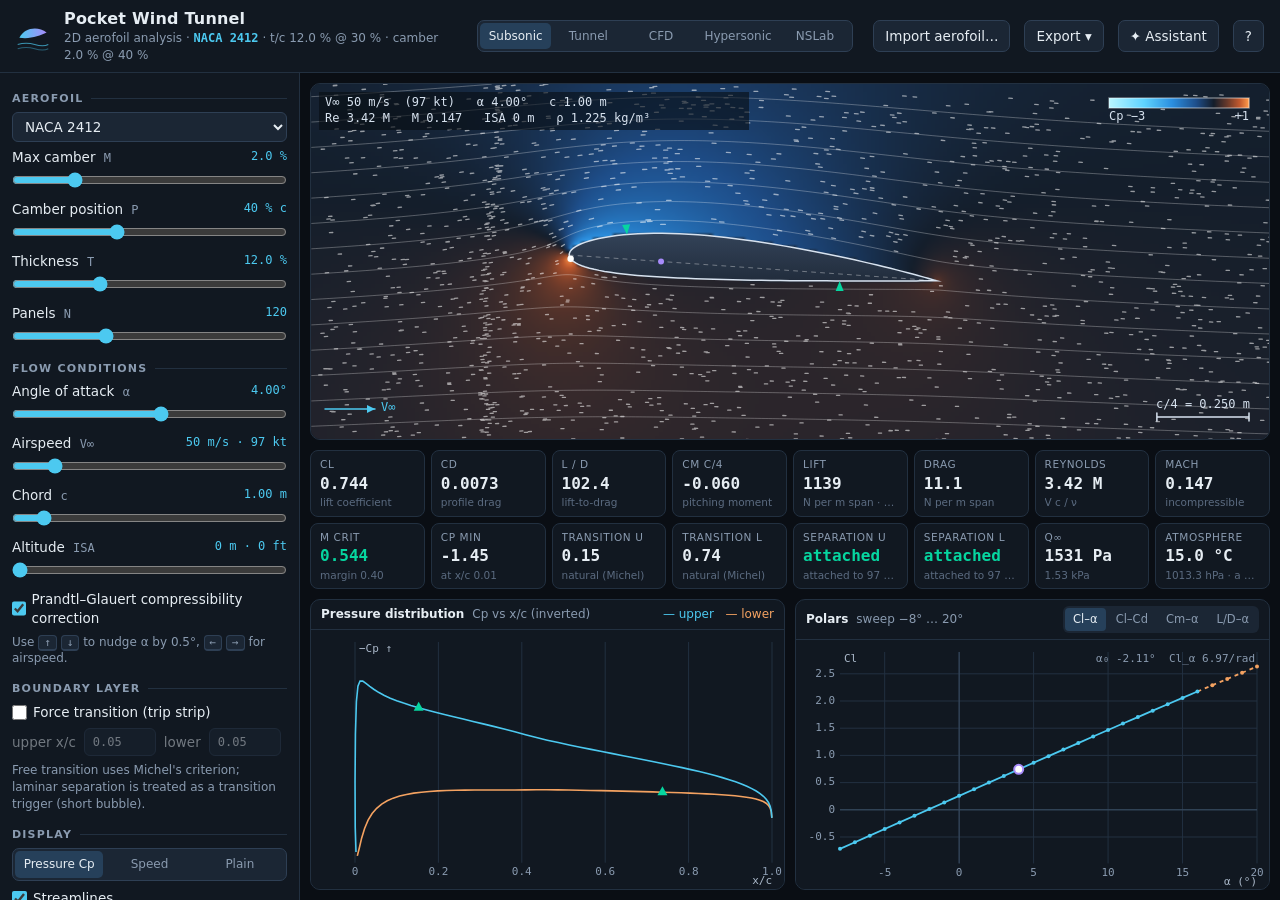
==== pocket-wind-tunnel/Pocket Wind Tunnel.html @ 5b93c8d2 "The Pocket Wind Tunnel and the NSLab logbook" ====
<!DOCTYPE html>
<html lang="en">
<head>
<meta charset="utf-8">
<meta name="viewport" content="width=device-width, initial-scale=1">
<title>Pocket Wind Tunnel</title>
<style>
:root {
  --bg: #0a0e14; --panel: #111821; --panel2: #161f2b; --panel3: #1b2634; --border: #223040; --border2: #2e3f54;
  --text: #e6edf3; --muted: #8a9bb0; --dim: #5b6b80;
  --cyan: #4cc9f0; --amber: #f4a261; --red: #ef476f; --green: #06d6a0; --violet: #a78bfa; --white: #ffffff;
  --mono: ui-monospace, "Cascadia Code", Consolas, "SF Mono", Menlo, monospace;
  --sans: "Segoe UI", system-ui, -apple-system, Roboto, "Helvetica Neue", Arial, sans-serif;
  --radius: 10px;
}
* { box-sizing: border-box; }
html, body { height: 100%; margin: 0; }
body { background: var(--bg); color: var(--text); font-family: var(--sans); font-size: 13.5px; line-height: 1.4; overflow: hidden; }
button, select, input, textarea { font: inherit; color: inherit; }
a { color: var(--cyan); }

#app { display: grid; grid-template-rows: auto 1fr; height: 100vh; }

/* ---------- header ---------- */
header { display: flex; align-items: center; gap: 14px; padding: 8px 16px; border-bottom: 1px solid var(--border); background: var(--panel); }
header .logo { width: 34px; height: 34px; flex: none; }
header h1 { font-size: 16px; margin: 0; font-weight: 650; letter-spacing: .2px; }
header .sub { color: var(--muted); font-size: 12px; }
header .sub b { color: var(--cyan); font-family: var(--mono); font-weight: 600; }
header .spacer { flex: 1; }
.btn { background: var(--panel3); border: 1px solid var(--border2); color: var(--text); padding: 6px 11px; border-radius: 7px; cursor: pointer; white-space: nowrap; }
.btn:hover { background: #22334a; border-color: #3c5270; }
.btn.primary { background: #1c4f66; border-color: #2b7d9e; }
.btn.primary:hover { background: #23617d; }
.btn.small { padding: 3px 8px; font-size: 12px; }
.menu { position: relative; }
.menu .dropdown { display: none; position: absolute; right: 0; top: calc(100% + 4px); background: var(--panel2); border: 1px solid var(--border2); border-radius: 8px; min-width: 220px; z-index: 20; box-shadow: 0 10px 30px rgba(0,0,0,.5); padding: 4px; }
.menu.open .dropdown { display: block; }
.dropdown button { display: block; width: 100%; text-align: left; background: none; border: 0; padding: 8px 10px; border-radius: 6px; cursor: pointer; }
.dropdown button:hover { background: var(--panel3); }
.dropdown small { display: block; color: var(--muted); font-size: 11px; }

/* ---------- layout ---------- */
main { display: grid; grid-template-columns: 300px 1fr; min-height: 0; }
aside:first-child { border-right: 1px solid var(--border); background: var(--panel); overflow-y: auto; padding: 10px 12px 24px; }
section.ctl-group { margin-bottom: 14px; }
section.ctl-group h2 { font-size: 11px; text-transform: uppercase; letter-spacing: 1.2px; color: var(--muted); margin: 8px 0 6px; font-weight: 600; display: flex; align-items: center; gap: 8px; }
section.ctl-group h2::after { content: ""; flex: 1; height: 1px; background: var(--border); }
.ctl { display: grid; grid-template-columns: 1fr auto; grid-template-areas: "lbl out" "rng rng"; gap: 2px 8px; margin: 6px 0 9px; }
.ctl .lbl { grid-area: lbl; color: var(--text); }
.ctl .lbl em { font-style: normal; color: var(--muted); margin-left: 4px; font-family: var(--mono); font-size: 12px; }
.ctl output { grid-area: out; font-family: var(--mono); font-size: 12px; color: var(--cyan); white-space: nowrap; }
.ctl input[type=range] { grid-area: rng; width: 100%; margin: 0; accent-color: var(--cyan); height: 22px; }
.disabled .ctl, .ctl.disabled { opacity: .4; pointer-events: none; }
.row { display: flex; align-items: center; gap: 8px; margin: 6px 0; }
.row label { display: flex; align-items: center; gap: 6px; cursor: pointer; }
.row input[type=checkbox] { accent-color: var(--cyan); width: 15px; height: 15px; margin: 0; }
select, input[type=number], textarea { background: var(--panel3); border: 1px solid var(--border2); border-radius: 6px; padding: 5px 8px; color: var(--text); }
select { width: 100%; }
input[type=number] { width: 72px; font-family: var(--mono); font-size: 12px; }
.note { color: var(--muted); font-size: 12px; margin: 4px 0; }
.banner { background: #1b2f3a; border: 1px solid #2b5a6e; border-radius: 8px; padding: 8px 10px; margin: 6px 0; display: none; }
.banner.show { display: block; }
.banner b { color: var(--cyan); font-family: var(--mono); }
.segmented { display: flex; background: var(--panel3); border: 1px solid var(--border2); border-radius: 7px; padding: 2px; gap: 2px; }
.segmented button { flex: 1; background: none; border: 0; padding: 5px 6px; border-radius: 5px; cursor: pointer; color: var(--muted); font-size: 12px; }
.segmented button.active { background: #26405a; color: var(--text); }
.kbd { font-family: var(--mono); font-size: 11px; background: var(--panel3); border: 1px solid var(--border2); border-bottom-width: 2px; border-radius: 4px; padding: 0 5px; }

.content { display: grid; grid-template-rows: minmax(280px, 1fr) auto minmax(210px, 36%); min-height: 0; min-width: 0; gap: 10px; padding: 10px; }
.canvasWrap { position: relative; background: var(--panel); border: 1px solid var(--border); border-radius: var(--radius); overflow: hidden; min-height: 0; }
#flow { width: 100%; height: 100%; display: block; cursor: crosshair; }
#hover { position: absolute; pointer-events: none; background: rgba(8,12,18,.85); border: 1px solid var(--border2); border-radius: 6px; padding: 4px 8px; font-family: var(--mono); font-size: 11.5px; display: none; white-space: nowrap; }
.canvasWrap .toolbar { position: absolute; top: 8px; right: 8px; display: flex; gap: 6px; }

/* ---------- tiles ---------- */
.tiles { display: grid; grid-template-columns: repeat(auto-fit, minmax(108px, 1fr)); gap: 6px; }
.tile { background: var(--panel); border: 1px solid var(--border); border-radius: 8px; padding: 6px 9px; min-width: 0; }
.tile .k { font-size: 10.5px; color: var(--muted); text-transform: uppercase; letter-spacing: .6px; white-space: nowrap; overflow: hidden; text-overflow: ellipsis; }
.tile .v { font-family: var(--mono); font-size: 16px; font-weight: 600; margin-top: 1px; white-space: nowrap; }
.tile .u { font-size: 10.5px; color: var(--dim); white-space: nowrap; overflow: hidden; text-overflow: ellipsis; }
.tile.warn .v { color: var(--amber); }
.tile.bad .v { color: var(--red); }
.tile.good .v { color: var(--green); }

/* ---------- plots ---------- */
.plots { display: grid; grid-template-columns: 1fr 1fr; gap: 10px; min-height: 0; }
.plot { background: var(--panel); border: 1px solid var(--border); border-radius: var(--radius); display: grid; grid-template-rows: auto 1fr; min-height: 0; min-width: 0; overflow: hidden; }
.plot .head { display: flex; align-items: center; gap: 8px; padding: 6px 10px; border-bottom: 1px solid var(--border); font-size: 12px; color: var(--muted); }
.plot .head b { color: var(--text); font-weight: 600; }
.plot .head .spacer { flex: 1; }
.plot canvas { width: 100%; height: 100%; display: block; min-height: 0; }
.tabs { display: flex; gap: 2px; background: var(--panel3); border-radius: 6px; padding: 2px; }
.tabs button { background: none; border: 0; color: var(--muted); padding: 3px 8px; border-radius: 4px; cursor: pointer; font-size: 11.5px; }
.tabs button.active { background: #26405a; color: var(--text); }

/* ---------- dialogs ---------- */
dialog { background: var(--panel2); color: var(--text); border: 1px solid var(--border2); border-radius: 12px; padding: 0; max-width: min(760px, 92vw); width: 640px; box-shadow: 0 20px 60px rgba(0,0,0,.6); }
dialog::backdrop { background: rgba(0,0,0,.55); }
dialog .dhead { display: flex; align-items: center; padding: 12px 16px; border-bottom: 1px solid var(--border); }
dialog .dhead h3 { margin: 0; font-size: 15px; flex: 1; }
dialog .dbody { padding: 14px 16px; max-height: 70vh; overflow-y: auto; }
dialog .dbody h4 { margin: 14px 0 4px; font-size: 13px; color: var(--cyan); }
dialog .dbody p, dialog .dbody li { color: #c9d4e0; }
dialog .dbody code { font-family: var(--mono); font-size: 12px; background: var(--panel3); padding: 1px 5px; border-radius: 4px; }
dialog textarea { width: 100%; height: 180px; font-family: var(--mono); font-size: 12px; resize: vertical; }
dialog .dfoot { display: flex; gap: 8px; justify-content: flex-end; padding: 10px 16px; border-top: 1px solid var(--border); }
.err { color: var(--red); font-size: 12px; min-height: 1.2em; }
table.ref { border-collapse: collapse; width: 100%; font-size: 12px; }
table.ref td { padding: 3px 6px; border-bottom: 1px solid var(--border); vertical-align: top; }
table.ref td:first-child { color: var(--muted); white-space: nowrap; }

/* ---------- responsive ---------- */
@media (max-width: 900px) {
  body { overflow: auto; }
  #app { height: auto; }
  main { grid-template-columns: 1fr; }
  aside { border-right: 0; border-bottom: 1px solid var(--border); max-height: none; }
  .content { grid-template-rows: 360px auto auto; }
  .plots { grid-template-columns: 1fr; }
  .plot { height: 240px; }
}

/* ---------- assistant drawer ---------- */
main.with-assist { grid-template-columns: 300px 1fr 400px; }
.assist { border-left: 1px solid var(--border); background: var(--panel); display: grid; grid-template-columns: minmax(0, 1fr); grid-template-rows: auto auto 1fr auto auto; min-height: 0; min-width: 0; overflow: hidden; }
.assist > * { min-width: 0; }
.ahead, .asettings .row { flex-wrap: nowrap; }
.asettings .row input[type=text] { min-width: 0; }
.ainput textarea { min-width: 0; }
.plot .head { flex-wrap: wrap; }
.assist[hidden] { display: none; }
.ahead { display: flex; align-items: center; gap: 8px; padding: 8px 10px; border-bottom: 1px solid var(--border); }
.ahead b { font-size: 13px; }
.astatus { font-size: 11.5px; font-family: var(--mono); flex: 1; color: var(--muted); }
.astatus.ok { color: var(--green); } .astatus.busy { color: var(--amber); } .astatus.off { color: var(--muted); }
.asettings { padding: 8px 10px; border-bottom: 1px solid var(--border); background: var(--panel2); font-size: 12px; }
.asettings[hidden] { display: none; }
.asettings .row input[type=text], .asettings .row select { flex: 1; width: auto; font-family: var(--mono); font-size: 12px; }
.asettings details { margin-top: 6px; color: var(--muted); }
.asettings details summary { cursor: pointer; color: var(--text); }
.asettings ol { margin: 6px 0 0 18px; padding: 0; } .asettings li { margin: 3px 0; }
.amsgs { overflow-y: auto; padding: 10px; display: flex; flex-direction: column; gap: 8px; min-height: 0; }
.amsg { max-width: 96%; border-radius: 10px; padding: 7px 10px; font-size: 13px; line-height: 1.45; }
.amsg.user { align-self: flex-end; background: #1c4f66; border: 1px solid #2b7d9e; white-space: pre-wrap; }
.amsg.assistant { align-self: flex-start; background: var(--panel3); border: 1px solid var(--border2); }
.amsg.assistant.pending .mbody { color: var(--muted); font-style: italic; }
.amsg.tool { align-self: flex-start; background: none; border: 1px dashed var(--border2); color: var(--muted); font-family: var(--mono); font-size: 11px; padding: 3px 8px; max-width: 100%; word-break: break-all; }
.amsg.system { align-self: center; color: var(--amber); font-size: 12px; background: none; text-align: center; }
.amsg p { margin: 0 0 4px; } .amsg h5 { margin: 6px 0 2px; font-size: 12.5px; color: var(--cyan); }
.amsg ul, .amsg ol { margin: 2px 0 4px 18px; padding: 0; } .amsg li { margin: 1px 0; }
.amsg code { font-family: var(--mono); font-size: 12px; background: rgba(0,0,0,.25); padding: 0 4px; border-radius: 3px; }
.amsg pre { font-family: var(--mono); font-size: 11.5px; background: rgba(0,0,0,.3); padding: 6px 8px; border-radius: 6px; overflow-x: auto; white-space: pre; }
.achips { display: flex; flex-wrap: wrap; gap: 5px; padding: 6px 10px; border-top: 1px solid var(--border); }
.achips button { background: var(--panel3); border: 1px solid var(--border2); color: var(--muted); border-radius: 12px; padding: 3px 9px; font-size: 11.5px; cursor: pointer; }
.achips button:hover { color: var(--text); border-color: #3c5270; }
.ainput { display: flex; gap: 6px; padding: 8px 10px 10px; }
.ainput textarea { flex: 1; resize: none; font-size: 13px; font-family: var(--sans); }
.btn.active { background: #26405a; border-color: #3c5270; }
@media (max-width: 1200px) { main.with-assist { grid-template-columns: 300px 1fr 340px; } }
@media (max-width: 900px) { main.with-assist { grid-template-columns: 1fr; } .assist { height: 60vh; border-left: 0; border-top: 1px solid var(--border); } }

/* NSLab health report */
.hrow { display: grid; grid-template-columns: 1fr auto auto; gap: 6px; font-size: 11px; padding: 2px 0; border-bottom: 1px solid var(--border2); align-items: baseline; }
.hrow .hk { color: var(--muted); }
.hrow .hv { font-family: var(--mono); color: var(--text); text-align: right; }
.hrow .hg { font-family: var(--mono); font-weight: 600; min-width: 34px; text-align: right; }
.hrow .hg.pass { color: var(--green); } .hrow .hg.warn { color: var(--amber); } .hrow .hg.fail { color: var(--red); }

</style>
<script>window.PWT_BUILD = {"version":"0.5.0","date":"2026-08-22","nslab":"0.1.0"};</script>
</head>
<body>
<div id="app">
  <header>
    <svg class="logo" viewBox="0 0 40 40" aria-hidden="true">
      <defs><linearGradient id="lg" x1="0" x2="1"><stop offset="0" stop-color="#4cc9f0"/><stop offset="1" stop-color="#a78bfa"/></linearGradient></defs>
      <path d="M4 22 C 10 10, 26 8, 36 16 C 28 20, 16 24, 4 22 Z" fill="url(#lg)"/>
      <path d="M2 30 Q 12 27 22 30 T 38 30" stroke="#4cc9f0" stroke-width="1.4" fill="none" opacity=".7"/>
      <path d="M2 35 Q 12 32 22 35 T 38 35" stroke="#4cc9f0" stroke-width="1.4" fill="none" opacity=".4"/>
    </svg>
    <div>
      <h1>Pocket Wind Tunnel</h1>
      <div class="sub">2D aerofoil analysis · <b id="foilName">NACA 2412</b> <span id="foilStats"></span></div>
    </div>
    <div class="spacer"></div>
    <div class="segmented" id="modeSwitch" style="width:450px;margin-right:6px"><button data-mode="sub" class="active">Subsonic</button><button data-mode="tunnel">Tunnel</button><button data-mode="cfd">CFD</button><button data-mode="hyper">Hypersonic</button><button data-mode="ns">NSLab</button></div>
    <button class="btn" id="btnImport" title="Load any aerofoil coordinate file (UIUC .dat, Selig or Lednicer)">Import aerofoil…</button>
    <div class="menu" id="exportMenu">
      <button class="btn" id="btnExport">Export ▾</button>
      <div class="dropdown">
        <button data-export="cp">Cp distribution / time series (CSV)<small>x/c, y/c, Cp, surface — at current α; NSLab: E, Z, ε, max|ω| vs t</small></button>
        <button data-export="polar">Polar / spectrum (CSV)<small>α, Cl, Cd, Cm, L/D, transition &amp; separation; NSLab: E(k)</small></button>
        <button data-export="bl">Boundary layer / field / dossier<small>BL march (subsonic), surface table (hypersonic), field (CFD), evidence dossier JSON (NSLab)</small></button>
        <button data-export="dat">Coordinates (.dat)<small>Selig format, XFOIL-compatible</small></button>
        <button data-export="png">Flow image (PNG)<small>Snapshot of the tunnel view</small></button>
      </div>
    </div>
    <button class="btn" id="btnAssist" title="Local AI assistant (Ctrl+K)">✦ Assistant</button>
    <button class="btn" id="btnHelp" title="Method, limitations, references">?</button>
  </header>

  <main>
    <aside>
      <section class="ctl-group" data-mode="sub tunnel cfd hyper">
        <h2>Aerofoil</h2>
        <div class="row"><select id="preset"></select></div>
        <div class="banner" id="importBanner"><span id="importKind">Imported:</span> <b id="importName"></b><br><button class="btn small" id="btnBackNaca" style="margin-top:6px">Back to NACA sliders</button></div>
        <div id="nacaControls">
          <label class="ctl"><span class="lbl">Max camber <em>M</em></span><input type="range" id="M" min="0" max="9.5" step="0.5" value="2"><output id="MOut"></output></label>
          <label class="ctl"><span class="lbl">Camber position <em>P</em></span><input type="range" id="P" min="1" max="9" step="1" value="4"><output id="POut"></output></label>
          <label class="ctl"><span class="lbl">Thickness <em>T</em></span><input type="range" id="T" min="4" max="30" step="0.5" value="12"><output id="TOut"></output></label>
        </div>
        <label class="ctl"><span class="lbl">Panels <em>N</em></span><input type="range" id="panels" min="60" max="240" step="20" value="120"><output id="panelsOut"></output></label>
      </section>

      <section class="ctl-group" data-mode="tunnel" hidden>
        <h2>Test section</h2>
        <div class="row"><select id="tType"><option value="closed">Closed test section (solid walls)</option><option value="open">Open jet (free boundaries)</option></select></div>
        <label class="ctl"><span class="lbl">Tunnel height <em>h/c</em></span><input type="range" id="tHc" min="1.5" max="12" step="0.1" value="4"><output id="tHcOut"></output></label>
        <label class="ctl"><span class="lbl">Model offset from centreline</span><input type="range" id="tOff" min="-0.3" max="0.3" step="0.02" value="0"><output id="tOffOut"></output></label>
        <div class="note">Walls are represented exactly by the infinite image system of every panel (closed-form row kernels). The flow conditions below set α, speed and Reynolds number; "measured" values come from the tunnel solution, then the classical Barlow–Rae–Pope / Allen–Vincenti corrections are applied and compared with free air.</div>
      </section>
      <section class="ctl-group" data-mode="sub tunnel">
        <h2>Flow conditions</h2>
        <label class="ctl"><span class="lbl">Angle of attack <em>α</em></span><input type="range" id="alpha" min="-15" max="20" step="0.25" value="4"><output id="alphaOut"></output></label>
        <label class="ctl"><span class="lbl">Airspeed <em>V∞</em></span><input type="range" id="V" min="5" max="340" step="1" value="50"><output id="VOut"></output></label>
        <label class="ctl"><span class="lbl">Chord <em>c</em></span><input type="range" id="chord" min="0.1" max="10" step="0.05" value="1"><output id="chordOut"></output></label>
        <label class="ctl"><span class="lbl">Altitude <em>ISA</em></span><input type="range" id="alt" min="0" max="20000" step="100" value="0"><output id="altOut"></output></label>
        <div class="row"><label><input type="checkbox" id="compressible" checked> Prandtl–Glauert compressibility correction</label></div>
        <div class="note">Use <span class="kbd">↑</span> <span class="kbd">↓</span> to nudge α by 0.5°, <span class="kbd">←</span> <span class="kbd">→</span> for airspeed.</div>
      </section>

      <section class="ctl-group" data-mode="sub tunnel">
        <h2>Boundary layer</h2>
        <div class="row"><label><input type="checkbox" id="trip"> Force transition (trip strip)</label></div>
        <div class="row" id="tripRow" style="opacity:.45">
          <span>upper x/c</span><input type="number" id="xtrU" min="0.01" max="0.95" step="0.01" value="0.05">
          <span>lower</span><input type="number" id="xtrL" min="0.01" max="0.95" step="0.01" value="0.05">
        </div>
        <div class="note">Free transition uses Michel's criterion; laminar separation is treated as a transition trigger (short bubble).</div>
      </section>

      <section class="ctl-group" data-mode="sub tunnel">
        <h2>Display</h2>
        <div class="segmented" id="fieldMode">
          <button data-field="cp" class="active">Pressure Cp</button>
          <button data-field="speed">Speed</button>
          <button data-field="off">Plain</button>
        </div>
        <div class="row" style="margin-top:8px"><label><input type="checkbox" id="streamlines" checked> Streamlines</label></div>
        <div class="row"><label><input type="checkbox" id="smoke" checked> Smoke particles</label></div>
        <div class="row"><label><input type="checkbox" id="blMarkers" checked> Transition / separation markers</label></div>
        <div class="row"><label><input type="checkbox" id="cpVectors"> Surface pressure arrows</label></div>
      </section>

      <section class="ctl-group" data-mode="hyper" hidden>
        <h2>Hypersonic flow</h2>
        <label class="ctl"><span class="lbl">Mach number <em>M∞</em></span><input type="range" id="hM" min="1.5" max="25" step="0.1" value="6"><output id="hMOut"></output></label>
        <label class="ctl"><span class="lbl">Altitude <em>US76</em></span><input type="range" id="hAlt" min="0" max="86000" step="500" value="30000"><output id="hAltOut"></output></label>
        <label class="ctl"><span class="lbl">Angle of attack <em>α</em></span><input type="range" id="hAlpha" min="-20" max="30" step="0.5" value="5"><output id="hAlphaOut"></output></label>
        <label class="ctl"><span class="lbl">Chord <em>c</em></span><input type="range" id="hChord" min="0.1" max="20" step="0.1" value="2"><output id="hChordOut"></output></label>
        <label class="ctl"><span class="lbl">Ratio of specific heats <em>γ</em></span><input type="range" id="hGamma" min="1.1" max="1.67" step="0.01" value="1.4"><output id="hGammaOut"></output></label>
        <label class="ctl"><span class="lbl">Wall temperature <em>Tw</em></span><input type="range" id="hTw" min="200" max="2500" step="10" value="600"><output id="hTwOut"></output></label>
        <div class="note"><span class="kbd">↑</span> <span class="kbd">↓</span> nudge α by 0.5°, <span class="kbd">←</span> <span class="kbd">→</span> Mach by 0.5. Lower γ (≈1.3) mimics vibrationally excited air.</div>
      </section>
      <section class="ctl-group" data-mode="hyper" hidden>
        <h2>Method</h2>
        <div class="row"><select id="hMethod">
          <option value="se">Shock-expansion (Newtonian blunt nose)</option>
          <option value="wedge">Tangent-wedge</option>
          <option value="newton">Modified Newtonian</option>
          <option value="newtonClassic">Classic Newtonian (Cp,max = 2)</option>
        </select></div>
        <div class="row"><span>Boundary layer</span><select id="hBL" style="width:auto;flex:1">
          <option value="lam">Laminar</option><option value="turb">Turbulent</option><option value="trans" selected>Transition at Re<sub>x</sub></option>
        </select></div>
        <div class="row"><span>Re<sub>x,tr</sub></span><input type="number" id="hRexTr" value="2000000" step="100000" min="1000" style="width:110px"><span>Nose r (mm)</span><input type="number" id="hRn" placeholder="auto" min="0" step="0.5" style="width:70px"></div>
        <div class="note">Skin friction and heating from Eckert's reference-temperature flat-plate correlations along each surface; stagnation heating from Sutton–Graves.</div>
      </section>
      <section class="ctl-group" data-mode="hyper" hidden>
        <h2>Display</h2>
        <div class="row"><span>Surface colour</span><select id="hColour" style="width:auto;flex:1">
          <option value="cp">Pressure coefficient</option><option value="p">Pressure ratio p/p∞</option><option value="q">Wall heat flux</option><option value="M">Local Mach</option><option value="T">Edge temperature</option>
        </select></div>
        <div class="row"><label><input type="checkbox" id="hMachLines" checked> Expansion fans &amp; Mach lines</label></div>
      </section>

      <section class="ctl-group" data-mode="ns" hidden>
        <h2>Experiment</h2>
        <div class="row"><select id="nIc">
          <option value="tgv" selected>Taylor–Green vortex (3D)</option>
          <option value="tubes">Antiparallel vortex tubes</option>
          <option value="random">Random solenoidal field</option>
          <option value="abc">Arnold–Beltrami–Childress (exact)</option>
          <option value="tgv2d">Taylor–Green 2D (exact decay)</option>
        </select></div>
        <div class="note" id="nIcNote"></div>
        <div class="row" id="nP0Row"><span id="nP0L" style="flex:1"></span><input type="number" id="nP0" step="any" style="width:80px"></div>
        <div class="row" id="nP1Row"><span id="nP1L" style="flex:1"></span><input type="number" id="nP1" step="any" style="width:80px"></div>
        <div class="row" id="nP2Row"><span id="nP2L" style="flex:1"></span><input type="number" id="nP2" step="any" style="width:80px"></div>
        <div class="row" id="nP3Row"><span id="nP3L" style="flex:1"></span><input type="number" id="nP3" step="any" style="width:80px"></div>
        <label class="ctl"><span class="lbl">Reynolds number <em>Re</em></span><input type="range" id="nRe" min="0" max="4.3" step="0.05" value="3.2"><output id="nReOut"></output></label>
        <div class="row"><span>Grid N³</span><select id="nN" style="width:auto;flex:1"><option>16</option><option>24</option><option selected>32</option><option>48</option><option>64</option><option>96</option><option>128</option></select></div>
        <label class="ctl"><span class="lbl">End time <em>t</em></span><input type="range" id="nTEnd" min="0.5" max="30" step="0.5" value="10"><output id="nTEndOut"></output></label>
        <div class="row" style="gap:6px"><button class="btn primary" id="nRun" style="flex:1">Run</button><button class="btn" id="nPause" style="flex:1" disabled>Pause</button><button class="btn" id="nReset">Reset</button></div>
        <div class="note" id="nStatus">Idle — set up the experiment and press Run.</div>
      </section>
      <section class="ctl-group" data-mode="ns" hidden>
        <h2>Numerics &amp; refinement</h2>
        <label class="ctl"><span class="lbl">CFL (adaptive Δt)</span><input type="range" id="nCfl" min="0.1" max="0.8" step="0.05" value="0.4"><output id="nCflOut"></output></label>
        <div class="row"><span style="flex:1">Fixed Δt (0 = adaptive)</span><input type="number" id="nDt" step="any" min="0" value="0" style="width:80px"></div>
        <div class="row"><span>Snapshot every</span><select id="nOut" style="width:auto;flex:1"><option value="0.1">0.1</option><option value="0.25">0.25</option><option value="0.5" selected>0.5</option><option value="1">1</option></select></div>
        <div class="row"><span>Study</span><select id="nStudy" style="width:auto;flex:1"><option value="none" selected>single run</option><option value="grid">grid refinement ladder</option><option value="time">time-step refinement ladder</option></select></div>
        <div class="row" id="nGridRow" style="display:none"><span>N ladder</span><input type="text" id="nGrid" value="16,24,32" style="flex:1"></div>
        <div class="row" id="nDtRow" style="display:none"><span>Δt ladder</span><input type="text" id="nDtLadder" value="0.08,0.04,0.02" style="flex:1"></div>
        <div class="note">Pseudo-spectral (2/3 dealiased) + RK4 on the periodic 2π box. Cost grows as N³ log N: 32³ ≈ 35 ms/step, 64³ ≈ 0.3 s/step, 96³ ≈ 1 s/step. A refinement ladder reruns the case per level and grades whether the peaks converged.</div>
      </section>
      <section class="ctl-group" data-mode="ns" hidden>
        <h2>Display</h2>
        <div class="row"><span>Field</span><select id="nField" style="width:auto;flex:1">
          <option value="vort" selected>|ω| vorticity magnitude</option><option value="q">Q-criterion</option><option value="stretch">ω·S·ω vortex stretching</option><option value="speed">|u|</option><option value="ke">kinetic energy ½|u|²</option><option value="u">u</option><option value="v">v</option><option value="w">w</option><option value="omx">ωx</option><option value="omy">ωy</option><option value="omz">ωz</option>
        </select></div>
        <div class="row"><span>Plane</span><select id="nAxis" style="width:auto;flex:1"><option value="z" selected>z = const (x–y plane)</option><option value="y">y = const (x–z plane)</option><option value="x">x = const (y–z plane)</option></select></div>
        <label class="ctl"><span class="lbl">Slice index</span><input type="range" id="nSlice" min="0" max="31" step="1" value="0"><output id="nSliceOut"></output></label>
      </section>
      <section class="ctl-group" data-mode="ns" hidden>
        <h2>Health report</h2>
        <div id="nHealth"></div>
      </section>
      <section class="ctl-group" data-mode="cfd" hidden>
        <h2>CFD case</h2>
        <div class="row"><select id="cModel">
          <option value="euler">Euler — inviscid compressible</option>
          <option value="laminar">Laminar Navier–Stokes</option>
          <option value="sa" selected>RANS — Spalart–Allmaras turbulence</option>
          <option value="sst">RANS — k-ω SST turbulence (Menter 2003)</option>
        </select></div>
        <label class="ctl"><span class="lbl">Mach number <em>M∞</em></span><input type="range" id="cM" min="0.05" max="1.5" step="0.01" value="0.15"><output id="cMOut"></output></label>
        <label class="ctl"><span class="lbl">Reynolds number <em>Re</em></span><input type="range" id="cRe" min="3" max="8" step="0.05" value="6.5"><output id="cReOut"></output></label>
        <label class="ctl"><span class="lbl">Angle of attack <em>α</em></span><input type="range" id="cAlpha" min="-10" max="20" step="0.25" value="4"><output id="cAlphaOut"></output></label>
        <label class="ctl"><span class="lbl">Altitude <em>ISA · T∞</em></span><input type="range" id="cAlt" min="0" max="20000" step="500" value="0"><output id="cAltOut"></output></label>
        <div class="row" style="gap:6px"><button class="btn primary" id="cRun" style="flex:1">Run</button><button class="btn" id="cPause" style="flex:1" disabled>Pause</button><button class="btn" id="cReset">Reset</button></div>
        <div class="note" id="cStatus">Idle — set up the case and press Run.</div>
      </section>
      <section class="ctl-group" data-mode="cfd" hidden>
        <h2>Mesh &amp; numerics</h2>
        <div class="row"><span>Normal layers</span><select id="cNJ" style="width:auto;flex:1"><option>32</option><option>48</option><option selected>64</option><option>96</option><option>128</option></select></div>
        <div class="row" id="cYplusRow"><span>Target y+</span><select id="cYplus" style="width:auto;flex:1"><option>0.5</option><option selected>1</option><option>2</option><option>5</option></select></div>
        <div class="row"><span>Far-field (chords)</span><select id="cFar" style="width:auto;flex:1"><option>15</option><option selected>25</option><option>40</option></select></div>
        <label class="ctl"><span class="lbl">CFL number</span><input type="range" id="cCfl" min="5" max="100" step="5" value="30"><output id="cCflOut"></output></label>
        <label class="ctl"><span class="lbl">Iteration limit</span><input type="range" id="cMaxIter" min="500" max="20000" step="500" value="4000"><output id="cMaxIterOut"></output></label>
        <label class="ctl"><span class="lbl">Convergence target</span><input type="range" id="cTarget" min="2" max="8" step="0.5" value="4"><output id="cTargetOut"></output></label>
        <div class="row"><label><input type="checkbox" id="cInit" checked> Initialise from panel-method flow + analytic boundary layer</label></div>
        <div class="note">Around the section: Panels <em>N</em> above sets the cells around the body (use 160–240 for RANS). First-cell height follows the y+ target (RANS) or the Reynolds number (laminar).</div>
      </section>
      <section class="ctl-group" data-mode="cfd" hidden>
        <h2>Display</h2>
        <div class="row"><span>Field</span><select id="cField" style="width:auto;flex:1">
          <option value="mach" selected>Mach number</option><option value="cp">Pressure coefficient</option><option value="p">Pressure p/p∞</option><option value="rho">Density</option><option value="V">Speed |V|/V∞</option><option value="T">Temperature</option><option value="mut">Eddy viscosity μt/μ</option><option value="vort">Vorticity</option><option value="tke">Turbulent kinetic energy k/V∞² (SST)</option><option value="omega">log10 ω (SST)</option><option value="f1">F1 blending function (SST)</option>
        </select></div>
        <div class="row"><label><input type="checkbox" id="cMesh"> Show mesh</label></div>
        <div class="row"><label><input type="checkbox" id="cOverlay" checked> Overlay panel-method Cp</label></div>
      </section>

      <div class="note" style="margin-top:18px">Single file · no network · no dependencies.<br>Hess–Smith panel method + integral boundary layer. Press <span class="kbd">?</span> for method notes and limitations.</div>
    </aside>

    <div class="content">
      <div class="canvasWrap">
        <canvas id="flow"></canvas>
        <div id="hover"></div>
      </div>
      <div class="tiles" id="tiles"></div>
      <div class="plots">
        <div class="plot">
          <div class="head"><b id="cpHeadTitle">Pressure distribution</b> <span id="cpHeadSub">Cp vs x/c (inverted)</span><span class="spacer"></span><span id="cpLegend"><span style="color:var(--cyan)">— upper</span> &nbsp; <span style="color:var(--amber)">— lower</span></span></div>
          <canvas id="cpPlot"></canvas>
        </div>
        <div class="plot">
          <div class="head"><b>Polars</b> <span id="polarNote">sweep −8° … 20°</span><span class="spacer"></span>
            <div class="tabs" id="polarTabs"><button data-tab="cla" class="active">Cl–α</button><button data-tab="clcd">Cl–Cd</button><button data-tab="cma">Cm–α</button><button data-tab="lda">L/D–α</button></div>
          </div>
          <canvas id="polarPlot"></canvas>
        </div>
      </div>
    </div>
    <aside id="assist" class="assist" hidden>
      <div class="ahead"><b>Assistant</b><span id="aStatus" class="astatus off">○ not connected</span><button class="btn small" id="aClear" title="Clear conversation">Clear</button><button class="btn small" id="aSettingsBtn" title="Server settings and setup notes">⚙</button><button class="btn small" id="aClose" title="Close (Ctrl+K)">✕</button></div>
      <div class="asettings" id="aSettings" hidden>
        <div class="row"><span>Server</span><input type="text" id="aUrl" value="http://localhost:11434" spellcheck="false"><button class="btn small" id="aTest">Test</button></div>
        <div class="row"><span>Model</span><select id="aModel"></select><span>temp</span><input type="number" id="aTemp" min="0" max="1" step="0.1" value="0.2" style="width:58px"></div>
        <div class="row"><span>Tool format</span><select id="aToolFmt" style="width:auto;flex:1"><option value="auto">auto (Phi → functools, others → API tools)</option><option value="phi">Phi functools in prompt</option><option value="native">API-native tools</option></select></div>
        <div class="note" id="aModels">—</div>
        <details><summary>Setup notes (one-time)</summary>
          <ol>
            <li>Install <b>Ollama</b> (free, ollama.com) and run <code>ollama pull phi4-mini</code> (≈2.5 GB; Q4_K_M, ~2.8 GB VRAM or CPU).</li>
            <li>Let this file talk to Ollama: in PowerShell run <code>[Environment]::SetEnvironmentVariable('OLLAMA_ORIGINS','*','User')</code>, then quit Ollama from the tray and start it again.</li>
            <li>Press <b>Test</b>. Any OpenAI-compatible local server (llama.cpp <code>llama-server</code>, LM Studio) works too — set its URL.</li>
          </ol>
          <p>Privacy: nothing leaves this machine unless you point the server URL elsewhere (you will be warned). The model can only act through the app's own tools and is instructed to quote only computed numbers — it never does the maths.</p>
        </details>
      </div>
      <div class="amsgs" id="aMsgs"></div>
      <div class="achips" id="aChips">
        <button data-q="Summarise the current result and tell me what drives it.">Summarise result</button>
        <button data-q="Why is the drag what it is for this case? Break it into contributions and say what would reduce it.">Explain the drag</button>
        <button data-q="Run a polar from -4 to 12 degrees and tell me the best L/D and where it occurs.">Best L/D</button>
        <button data-q="Set up a NACA 0012 at 3 km altitude, 60 m/s, 1 m chord, 5 degrees and report Cl, Cd, transition and separation.">Set up a case</button>
        <button data-q="Switch to CFD mode, run RANS at the current conditions and compare Cl and Cd with the subsonic panel-method result.">RANS vs panel</button>
        <button data-q="Write a short engineering report (headings, key numbers, limitations) for the current case.">Write a report</button>
      </div>
      <div class="ainput"><textarea id="aText" rows="2" placeholder="Ask about the result, or tell me what to set up… (Enter to send)"></textarea><button class="btn primary" id="aSend">Send</button><button class="btn" id="aStop" hidden>Stop</button></div>
    </aside>
  </main>
</div>

<dialog id="dlgImport">
  <div class="dhead"><h3>Import aerofoil coordinates</h3><button class="btn small" data-close>Close</button></div>
  <div class="dbody">
    <p>Paste coordinates from any UIUC-style <code>.dat</code> file (Selig: TE → upper → LE → lower → TE; or Lednicer with point counts on the first line), or choose a file. The section is normalised to unit chord and re-panelled with cosine spacing.</p>
    <div class="row"><input type="file" id="fileInput" accept=".dat,.txt,.csv,.coords"></div>
    <textarea id="pasteArea" placeholder="NACA 2412&#10;1.000000  0.001300&#10;0.950000  0.011400&#10;…"></textarea>
    <div class="err" id="importErr"></div>
  </div>
  <div class="dfoot"><button class="btn" data-close>Cancel</button><button class="btn primary" id="btnDoImport">Import</button></div>
</dialog>

<dialog id="dlgHelp">
  <div class="dhead"><h3>Pocket Wind Tunnel — how it works</h3><button class="btn small" data-close>Close</button></div>
  <div class="dbody">
    <p>A self-contained 2D aerofoil analysis tool: one HTML file, no libraries, no network access, runs from a USB stick or an air-gapped machine. Every number on screen comes from the methods below, computed live in your browser.</p>

    <h4>Inviscid flow — Hess–Smith panel method</h4>
    <p>The section is discretised into <em>N</em> straight panels with cosine spacing (dense at leading and trailing edges). Each panel carries a constant-strength source; a single vortex strength is shared by all panels. Flow tangency at every panel midpoint plus the Kutta condition at the trailing edge give an (<em>N</em>+1)×(<em>N</em>+1) linear system, factorised once per geometry (LU with partial pivoting) and re-solved for each angle of attack. Cp = 1 − (V<sub>t</sub>/V<sub>∞</sub>)². Lift and pitching moment are integrated from the surface pressures; lift is cross-checked against the Kutta–Joukowski circulation.</p>

    <h4>Viscous effects — integral boundary layer</h4>
    <p>Starting at the stagnation point on each surface: Thwaites' method for the laminar layer, Michel's criterion for natural transition (laminar separation, λ &lt; −0.09, is treated as a short-bubble transition trigger), then Head's entrainment method with Ludwieg–Tillmann skin friction for the turbulent layer, marched with a second-order scheme. Turbulent separation is flagged when the shape factor H exceeds 2.4. Profile drag comes from the Squire–Young formula at 97 % chord on both surfaces. The boundary layer is <strong>not</strong> coupled back into the inviscid solution, so Cl and Cm are inviscid values — they stay linear past stall. When more than about 20 % of the upper surface is separated the tiles turn amber and a warning appears: the real section is at or past Cl<sub>max</sub>, and the displayed lift should be treated as unreliable. Because the boundary layer is uncoupled, separation is predicted late — expect the flag a degree or two after the true stall.</p>

    <h4>Atmosphere &amp; compressibility</h4>
    <p>ISA temperature, pressure and density to 20 km; Sutherland's law for viscosity. Reynolds and Mach numbers follow from airspeed, chord and altitude. With the Prandtl–Glauert option on, Cp, Cl and Cm are scaled by 1/√(1 − M²). The critical Mach number is found by bisection where the scaled minimum Cp meets the isentropic sonic Cp*. Nothing here is valid near or above M<sub>crit</sub> — treat it as an indicator, not a prediction.</p>

    <h4>CFD mode — 2D Navier–Stokes / RANS</h4>
    <p>Solves the compressible Navier–Stokes equations (continuity, x- and y-momentum, energy — the NASA Glenn set without the z-terms) plus a turbulence model — Spalart–Allmaras (one transport equation) or Menter's k-ω SST (two) — as a cell-centred finite-volume scheme on a structured O-mesh generated around the section in the browser. Roe flux-difference splitting with an entropy fix on the acoustic waves, second-order MUSCL reconstruction with the van Albada limiter, Green–Gauss gradients with directional face correction for the viscous terms, Sutherland viscosity, matrix-free LU-SGS implicit time stepping with local time steps and a CFL ramp, characteristic far-field with a point-vortex lift correction, no-slip adiabatic wall. Spalart–Allmaras is the SA-noft2 form from NASA's Turbulence Modeling Resource; k-ω SST is the 2003 form (F1/F2 blending between the inner k-ω and outer k-ε sets, the strain-rate eddy-viscosity limiter μt = ρa₁k / max(a₁ω, S F2), production limited to 10 β*ρωk, cross-diffusion in the outer branch, Menter's wall condition ω = 60ν/(β₁d₁²) and the TMR free-stream values k∞ = 9·10⁻⁹ a∞², ω∞ = 10⁻⁶ ρ∞a∞²/μ∞). Turbulence scalars are convected with the discrete mass flux and integrated with their own point-implicit scalar operators. The run starts from the panel-method potential flow with an analytic boundary layer and log-law turbulence profiles, which cuts the transient by roughly an order of magnitude. The solver runs in a Web Worker; residuals, forces, the surface Cp/Cf and the selected field are streamed to the page as it converges.</p>
    <p><strong>Validation</strong> (<code>node test/validate-cfd.js</code>, <code>node test/bench-cfd.js</code>): inviscid NACA 0012 at M 0.3 matches the panel method + Prandtl–Glauert lift within 1 %; the transonic AGARD case (M 0.8, α 1.25°) gives Cl 0.33 / Cd 0.023 against 0.35 / 0.022 on a coarse mesh; the NACA 0012 case from the NASA TMR (M 0.15, Re 6 × 10⁶) reaches Cl 1.11 at α 10° with both turbulence models against 1.091 (SA) and 1.080 (SST), with drag converging toward the reference values (0.0123 / 0.0126) as the mesh is refined (SST: 0.0179 on 128×48, 0.0147 on 192×64 — the excess is pressure drag); at α 0° SST gives Cd 0.0090 on the coarse mesh against 0.0081. Above α ≈ 12° both models fall into a separated state on these meshes while the reference codes stay attached to 15°, so near-stall results from either model are not trustworthy.</p>
    <p><strong>Limits:</strong> steady solutions only (pseudo-time marching — separated or shedding flows will not converge and the residual will plateau; treat those results as time-averaged at best); mesh sizes of 10–30 k cells, so expect a few percent on lift and 10–20 % on drag compared with fine-mesh reference codes; no transition model (both RANS models are fully turbulent from the leading edge); no wall functions — keep y+ ≈ 1 (SST's ω wall condition assumes it); Roe's scheme without low-Mach preconditioning loses accuracy below M ≈ 0.1. One run takes tens of seconds to a few minutes depending on mesh and CFL.</p>

    <h4>Test-section mode — wall interference and blockage</h4>
    <p>Puts the section between the walls of a 2D test section (closed, or an open jet) and solves the flow <em>exactly</em>: every panel's source and vortex is reflected in both walls, giving two infinite rows of images with period 2h, and the infinite sums are evaluated in closed form (row kernels of the form cot(iπ(z − z₀)/2h)). The wall condition is satisfied to machine precision, so the "measured" Cl, Cm, Cd and Cp are what an ideal tunnel would report at the geometric incidence. The classical corrections are then applied: σ = π²/48 (c/h)², solid blockage ε_sb = Λσ with the shape factor Λ computed from the section's own doublet strength (8μ/πUc² — 0.235 for a NACA 0012, matching the charts), wake blockage ε_wb = c Cd,u/2h, streamline-curvature corrections Δα = (σ/2π)(Cl,u + 4 Cm,u), Cl = Cl,u(1 − σ − 2ε), Cm = Cm,u(1 − 2ε) + σCl,u/4, Cd = Cd,u(1 − 3ε_sb − 2ε_wb). The corrected point is compared with the free-air solution at the corrected incidence — the residual tells you how good the first-order corrections are for that h/c. Open jets use the opposite image signs (constant-pressure boundary, linearised); the classical formulae shown are the closed-section ones, so treat the open-jet residual as illustrative.</p>
    <p>Validation (<code>node test/validate-tunnel.js</code>): wall normal velocity &lt; 10⁻¹⁴; cylinder solid blockage within 3 % of the exact doublet-row result (π²/12)(d/h)²; cylinder Λ = 4.03 vs 4 exact; classical corrections recover free air within 0.3 % (NACA 0006, h/c 3) and 0.6 % (NACA 2412 at α 6°, h/c 2.5).</p>

    <h4>Assistant (optional, local LLM)</h4>
    <h4>NSLab — 3D incompressible Navier–Stokes laboratory</h4>
    <p>A research instrument, not an aircraft tool: the 3D incompressible Navier–Stokes equations on the periodic box [0, 2π]³, solved pseudo-spectrally (Fourier, 2/3-rule dealiasing, rotational form of the nonlinear term, exact projection so ∇·u = 0 to round-off) with classical RK4 in time, inside a Web Worker. Initial conditions: the Taylor–Green vortex (the standard benchmark for the development of small scales), antiparallel vortex tubes (the classic candidate for vortex-stretching singularities), a seeded random solenoidal field, and two exact decaying solutions (Arnold–Beltrami–Childress and the 2D Taylor–Green vortex) used to verify the code. Every run reports energy, enstrophy, palinstrophy, dissipation ε = 2νZ, max|ω|, the vortex-stretching term ⟨ω·S·ω⟩ computed two independent ways (spectrally and from physical-space gradients), the energy spectrum E(k), the Kolmogorov scale and kmax·η, velocity-derivative skewness, and the alignment of vorticity with the strain eigenvectors.</p>
    <p><strong>Verification is built in.</strong> Each run is graded: divergence, exact nonlinear energy conservation, RK4-consistent energy and enstrophy budgets (Simpson-weighted over the stage states, so they test the scheme rather than a quadrature), resolution kmax·η, spectral tail decay, and agreement of the two stretching estimates. Refinement ladders (grid or time step) rerun the case and grade whether the peaks of ε and max|ω| have converged, with the observed order. The evidence dossier (Export → dossier) records build, parameters, series, health and study results with an explicit disclaimer. <code>node test/validate-ns.js</code> checks the FFT against a direct DFT, the exact solutions to 10⁻¹¹, fourth-order temporal convergence, and the Taylor–Green Re 1600 ladder against Brachet et al. (1983): ε<sub>max</sub> ≈ 0.0126 near t ≈ 9 (modern 512³ spectral runs give ≈ 0.013).</p>
    <p><strong>What it cannot do:</strong> prove anything. The Clay Navier–Stokes problem asks for a proof of global regularity or of finite-time breakdown for all smooth finite-energy data in ℝ³ (or the periodic box); a simulation can only produce evidence, and numerical growth of max|ω| is a resolution failure until it survives refinement. NSLab is the first stage of that programme — verified numerics and diagnostics from which resolution-independent scaling relationships, and then candidate inequalities, can be extracted. The analysis and proof stages are mathematics, outside this file.</p>
    <p>The ✦ Assistant panel connects to a language model running <em>on your own machine</em> (Ollama with Phi-4 Mini by default, or any OpenAI-compatible local server) and lets you drive the tool in plain English: set up cases, run polars and CFD, and get results explained or written up. The model never does any physics — it can only act through six tools that call the app's own solvers (read state, set mode, set geometry, set conditions, run CFD, sweep α), every tool call is shown in the conversation, and it is instructed to quote only numbers returned by those tools. Small models can still make mistakes in wording — check important conclusions against the tiles. Setup notes are under ⚙ in the panel.</p>

    <h4>Hypersonic mode</h4>
    <p>Switches to the perfect-gas supersonic/hypersonic toolkit used for early-stage design (the NASA HABP family of methods): exact oblique-shock and Prandtl–Meyer relations for any γ, applied panel by panel. <em>Shock-expansion</em> marches along each surface from the leading edge — an attached oblique shock or expansion fan at every turn; if the nose is too blunt for an attached shock, the nose is treated with modified Newtonian theory (p₀ from the Rayleigh pitot formula) up to the sonic point, then the flow expands isentropically downstream. <em>Tangent-wedge</em> and <em>Newtonian</em> are the simpler local-inclination alternatives. Skin friction and heating come from Eckert's reference-temperature flat-plate correlations along each surface (laminar, turbulent or Re<sub>x</sub> transition) with Reynolds analogy; stagnation-point heating from Sutton–Graves scaled for a 2D cylinder; bow-shock stand-off and shape from Billig's correlations. The atmosphere is the US Standard Atmosphere 1976 to 86 km, with the Knudsen number flagging rarefaction. The "Corridor" tab shows the altitude–velocity map with constant-q∞ lines.</p>
    <p><strong>Limits:</strong> perfect gas (use γ ≈ 1.3 to mimic vibrational excitation; dissociation and ionisation are flagged, not modelled), no shock–shock or shock–boundary-layer interaction, no viscous interaction or entropy-layer effects, no leeward separation model, heating from correlations rather than a solved boundary layer. Typical accuracy for surface pressures on sharp shapes is a few percent against exact theory; heating to perhaps ±30 %.</p>

    <h4>Validation (run <code>node test/validate.js</code> and <code>node test/validate-hyper.js</code>)</h4>
    <table class="ref">
      <tr><td>NACA 0012, α = 5°</td><td>Cl = 0.602 (panel-method reference ≈ 0.60; thin-aerofoil 0.548)</td></tr>
      <tr><td>NACA 2412 / 4412</td><td>α<sub>0</sub> = −2.1° / −4.2°, Cm<sub>c/4</sub> = −0.054 / −0.108 (Abbott &amp; von Doenhoff: −2.0°/−4.0°, −0.05/−0.10)</td></tr>
      <tr><td>NACA 0012, Re 3×10⁶, α = 0</td><td>Cd = 0.0064 (wind-tunnel ≈ 0.0060)</td></tr>
      <tr><td>NACA 0012, Re 1×10⁶ / 1×10⁵</td><td>Cd = 0.0074 / 0.0139 (reference ≈ 0.0075 / 0.012–0.020)</td></tr>
      <tr><td>ISA 11 km</td><td>p = 22 632 Pa, T = 216.65 K</td></tr>
      <tr><td>Oblique shock M 2, θ 10° / M 3, θ 20°</td><td>β = 39.31° / 37.76°, p₂/p₁ = 1.707 / 3.771 (NACA 1135)</td></tr>
      <tr><td>Prandtl–Meyer ν(2), ν(3); pitot M 5</td><td>26.38°, 49.76°; p₀₂/p∞ = 32.65</td></tr>
      <tr><td>Flat plate, Newtonian</td><td>Cl = 2 sin²α cos α, L/D = cot α exactly</td></tr>
      <tr><td>Diamond ε = 5°, M 3</td><td>Cd,wave = 0.0110 (linear theory 0.0108)</td></tr>
      <tr><td>US76 30 / 50 / 80 km</td><td>p = 1197 / 79.8 / 1.05 Pa</td></tr>
    </table>

    <h4>Limitations</h4>
    <ul>
      <li>Attached, steady, 2D flow. No stall prediction beyond the separation flag; no laminar bubble bursting; no wake or displacement effects on lift.</li>
      <li>Closed, single-element sections only. Blunt trailing edges are closed to a point on import.</li>
      <li>Compressibility correction is linearised; results above M ≈ 0.7 or near M<sub>crit</sub> are indicative only.</li>
      <li>This is an engineering sketchpad, not a certification tool. Cross-check anything that matters in XFOIL, a wind tunnel or CFD.</li>
    </ul>

    <h4>References</h4>
    <ul>
      <li>Hess &amp; Smith (1967) — <em>Calculation of potential flow about arbitrary bodies</em>.</li>
      <li>Moran (1984) — <em>An Introduction to Theoretical and Computational Aerodynamics</em>, ch. 4 (panel method), ch. 7 (boundary layers).</li>
      <li>Cebeci &amp; Bradshaw (1977) — <em>Momentum Transfer in Boundary Layers</em> (Thwaites, Head, Michel correlations).</li>
      <li>Abbott &amp; von Doenhoff — <em>Theory of Wing Sections</em> (validation data).</li>
      <li>Barlow, Rae &amp; Pope — <em>Low-Speed Wind Tunnel Testing</em>, 3rd ed., ch. 10 (2D wall corrections); Allen &amp; Vincenti (1944) NACA Report 782; Garner et al. AGARDograph 109.</li>
      <li>Anderson — <em>Fundamentals of Aerodynamics</em> (Prandtl–Glauert, critical Mach, oblique shocks, Prandtl–Meyer).</li>
      <li>Anderson — <em>Hypersonic and High-Temperature Gas Dynamics</em> (Newtonian, shock-expansion, reference-temperature method).</li>
      <li>NACA Report 1135 — <em>Equations, Tables and Charts for Compressible Flow</em> (validation tables).</li>
      <li>Billig (1967) — <em>Shock-wave shapes around spherical- and cylindrical-nosed bodies</em>, J. Spacecraft 4(6).</li>
      <li>Sutton &amp; Graves (1971) — NASA TR R-376 (stagnation-point heating); Eckert (1955) — reference-temperature method.</li>
      <li>US Standard Atmosphere 1976 (NASA-TM-X-74335).</li>
    </ul>

    <h4>Shortcuts</h4>
    <p><span class="kbd">↑</span>/<span class="kbd">↓</span> α ± 0.5° &nbsp; <span class="kbd">←</span>/<span class="kbd">→</span> airspeed ± 5 m/s &nbsp; <span class="kbd">S</span> toggle smoke &nbsp; <span class="kbd">F</span> cycle field &nbsp; <span class="kbd">?</span> this panel</p>
  </div>
  <div class="dfoot"><button class="btn primary" data-close>Close</button></div>
</dialog>

<script id="wt-solver">
/*
 * Pocket Wind Tunnel — physics core
 * --------------------------------------------------------------
 * Zero-dependency 2D aerofoil analysis in plain JavaScript.
 *
 *   • NACA 4-digit geometry generator + arbitrary coordinate import (Selig / Lednicer)
 *   • Hess–Smith panel method (constant-strength sources + uniform vortex, Kutta condition)
 *   • Integral boundary layer: Thwaites (laminar) → Michel transition → Head (turbulent)
 *     with Squire–Young profile-drag closure
 *   • ISA atmosphere (to 20 km), Sutherland viscosity
 *   • Prandtl–Glauert compressibility correction and critical Mach estimate
 *
 * Everything is non-dimensional inside (chord = 1, V∞ = 1) and scaled at the edges.
 * Runs identically in the browser (global `WT`) and in Node (module.exports) so the
 * validation suite in test/ exercises exactly the code the page uses.
 */
const WT = (() => {
  'use strict';
  const PI = Math.PI, TWO_PI = 2 * Math.PI;

  // ============================================================
  // 1. GEOMETRY
  // ============================================================

  /** NACA 4-digit section. m = max camber, p = camber position, t = thickness (all chord fractions).
   *  Returns n+1 nodes ordered TE → lower surface → LE → upper surface → TE (clockwise). */
  function naca4(m, p, t, n) {
    const half = Math.max(8, Math.floor(n / 2));
    const X = [], Yc = [], Yt = [], Th = [];
    for (let i = 0; i <= half; i++) {
      const b = PI * i / half;
      const x = 0.5 * (1 - Math.cos(b));                       // cosine spacing: dense at LE/TE
      const yt = 5 * t * (0.2969 * Math.sqrt(x) - 0.1260 * x - 0.3516 * x * x + 0.2843 * x ** 3 - 0.1036 * x ** 4); // closed TE
      let yc = 0, dyc = 0;
      if (m > 0 && p > 0 && p < 1) {
        if (x < p) { yc = m / (p * p) * (2 * p * x - x * x); dyc = 2 * m / (p * p) * (p - x); }
        else { yc = m / ((1 - p) ** 2) * ((1 - 2 * p) + 2 * p * x - x * x); dyc = 2 * m / ((1 - p) ** 2) * (p - x); }
      }
      X.push(x); Yc.push(yc); Yt.push(yt); Th.push(Math.atan(dyc));
    }
    const xs = [], ys = [];
    for (let i = half; i >= 0; i--) { xs.push(X[i] + Yt[i] * Math.sin(Th[i])); ys.push(Yc[i] - Yt[i] * Math.cos(Th[i])); }
    for (let i = 1; i <= half; i++) { xs.push(X[i] - Yt[i] * Math.sin(Th[i])); ys.push(Yc[i] + Yt[i] * Math.cos(Th[i])); }
    xs[0] = 1; ys[0] = 0; xs[xs.length - 1] = 1; ys[ys.length - 1] = 0;
    return { x: xs, y: ys, name: nacaName(m, p, t), t, iLE: half };
  }

  function nacaName(m, p, t) {
    const M = Math.round(m * 100), P = M === 0 ? 0 : Math.round(p * 10), T = Math.round(t * 100);
    return 'NACA ' + M + P + String(T).padStart(2, '0');
  }

  /** Parse an aerofoil coordinate file (UIUC Selig or Lednicer format). Returns {name, pts:[[x,y],...]}
   *  in clockwise order (TE → lower → LE → upper → TE) normalised to unit chord. */
  function parseCoordinates(text) {
    const lines = text.split(/\r?\n/).map(s => s.trim()).filter(s => s.length);
    if (!lines.length) throw new Error('Empty coordinate file');
    let name = 'Imported';
    const nums = [];
    for (const ln of lines) {
      const m = ln.match(/^([-+]?\d*\.?\d+(?:[eE][-+]?\d+)?)[\s,]+([-+]?\d*\.?\d+(?:[eE][-+]?\d+)?)$/);
      if (m) nums.push([parseFloat(m[1]), parseFloat(m[2])]);
      else if (nums.length === 0) name = ln;
    }
    if (nums.length < 6) throw new Error('Could not find enough coordinate pairs');
    let pts;
    if (nums[0][0] > 1.5 && nums[0][1] > 1.5) {
      // Lednicer: first line = point counts, then upper LE→TE, then lower LE→TE
      const nu = Math.round(nums[0][0]), nl = Math.round(nums[0][1]);
      const up = nums.slice(1, 1 + nu), lo = nums.slice(1 + nu, 1 + nu + nl);
      if (up.length !== nu || lo.length !== nl) throw new Error('Lednicer point counts do not match data');
      pts = lo.slice().reverse().concat(up.slice(1));   // TE→lower→LE→upper→TE
    } else {
      // Selig: TE → upper → LE → lower → TE (anticlockwise). Reverse to clockwise.
      pts = nums.slice().reverse();
    }
    // normalise chord & position: LE at x=0, TE at x=1
    let xmin = Infinity, xmax = -Infinity;
    for (const [x] of pts) { xmin = Math.min(xmin, x); xmax = Math.max(xmax, x); }
    const c = xmax - xmin;
    if (!(c > 0)) throw new Error('Degenerate chord');
    pts = pts.map(([x, y]) => [(x - xmin) / c, y / c]);
    // orientation check: signed area should be negative for clockwise
    let area = 0;
    for (let i = 0; i < pts.length - 1; i++) area += pts[i][0] * pts[i + 1][1] - pts[i + 1][0] * pts[i][1];
    if (area > 0) pts.reverse();
    return { name, pts };
  }

  /** Resample an arbitrary closed aerofoil (clockwise point list) onto n cosine-spaced panels. */
  function repanel(pts, n) {
    const half = Math.max(8, Math.floor(n / 2));
    // locate LE = point farthest from TE midpoint
    const tex = 0.5 * (pts[0][0] + pts[pts.length - 1][0]), tey = 0.5 * (pts[0][1] + pts[pts.length - 1][1]);
    let iLE = 0, dmax = -1;
    for (let i = 0; i < pts.length; i++) {
      const d = (pts[i][0] - tex) ** 2 + (pts[i][1] - tey) ** 2;
      if (d > dmax) { dmax = d; iLE = i; }
    }
    const lower = pts.slice(0, iLE + 1);          // TE → LE
    const upper = pts.slice(iLE);                 // LE → TE
    const sampleSurface = (poly, fromLE) => {
      // parametrise by arc length, then place nodes at cosine-spaced x via interpolation in x along arc
      const s = [0];
      for (let i = 1; i < poly.length; i++) s.push(s[i - 1] + Math.hypot(poly[i][0] - poly[i - 1][0], poly[i][1] - poly[i - 1][1]));
      const L = s[s.length - 1];
      const out = [];
      for (let k = 0; k <= half; k++) {
        const b = PI * k / half;
        const xt = 0.5 * (1 - Math.cos(b));       // target x (0 at LE, 1 at TE)
        // find arc position where x ≈ xt (surfaces are monotone in x for sane sections)
        let best = 0;
        const seq = fromLE ? poly : poly.slice().reverse();
        const sseq = fromLE ? s : s.map(v => L - v).reverse();
        for (let i = 0; i < seq.length - 1; i++) {
          const x0 = seq[i][0], x1 = seq[i + 1][0];
          if ((xt >= Math.min(x0, x1) && xt <= Math.max(x0, x1))) {
            const f = Math.abs(x1 - x0) < 1e-12 ? 0 : (xt - x0) / (x1 - x0);
            out.push([x0 + f * (x1 - x0), seq[i][1] + f * (seq[i + 1][1] - seq[i][1])]);
            best = 1; break;
          }
        }
        if (!best) out.push(xt <= 0.5 ? seq[0].slice() : seq[seq.length - 1].slice());
      }
      return out; // LE → TE
    };
    const up = sampleSurface(upper, true);
    const lo = sampleSurface(lower, true);
    const xs = [], ys = [];
    for (let i = half; i >= 0; i--) { xs.push(lo[i][0]); ys.push(lo[i][1]); }
    for (let i = 1; i <= half; i++) { xs.push(up[i][0]); ys.push(up[i][1]); }
    // close TE to the mean TE point
    xs[0] = xs[xs.length - 1] = 0.5 * (xs[0] + xs[xs.length - 1]);
    ys[0] = ys[ys.length - 1] = 0.5 * (ys[0] + ys[ys.length - 1]);
    xs[half] = 0; // LE exactly at origin
    return { x: xs, y: ys, iLE: half };
  }

  function geometryStats(geo) {
    const n = geo.x.length - 1;
    let iLE = geo.iLE != null ? geo.iLE : 0;
    if (geo.iLE == null) for (let i = 0; i <= n; i++) if (geo.x[i] < geo.x[iLE]) iLE = i;
    const interp = (xs, ys, x) => { for (let i = 0; i < xs.length - 1; i++) { const a = xs[i], b = xs[i + 1]; if (a !== b && (x - a) * (x - b) <= 0) return ys[i] + (x - a) / (b - a) * (ys[i + 1] - ys[i]); } return NaN; };
    const ux = geo.x.slice(iLE), uy = geo.y.slice(iLE), lx = geo.x.slice(0, iLE + 1), ly = geo.y.slice(0, iLE + 1);
    let tmax = 0, xt = 0, cmax = 0, xc = 0;
    for (let k = 1; k < 100; k++) {
      const x = k / 100, yu = interp(ux, uy, x), yl = interp(lx, ly, x);
      if (!Number.isFinite(yu) || !Number.isFinite(yl)) continue;
      const th = yu - yl, cm = 0.5 * (yu + yl);
      if (th > tmax) { tmax = th; xt = x; }
      if (Math.abs(cm) > Math.abs(cmax)) { cmax = cm; xc = x; }
    }
    return { thickness: tmax, xThickness: xt, camber: cmax, xCamber: xc };
  }

  // ============================================================
  // 1b. WIND-TUNNEL WALLS — method of images with closed-form row kernels
  // ============================================================
  // Walls at y = yc ± h/2. A singularity at (x0,y0) reflects into two infinite vertical rows of period 2h:
  //   row A at y0 + 2nh and row B at 2yc − y0 + (2n+1)h.  Closed walls: sources keep their sign, vortices flip in
  //   row B.  Open jet (constant-pressure boundary): sources flip, vortices keep their sign.
  // The complex velocity of a vertical row with spacing a is W = (iq/(2a) + Γ/(2a))·cot(iπ(z − z0)/a).
  const GAUSS = { 1: [[0.5, 1]], 3: [[0.5 - 0.5 * Math.sqrt(0.6), 5 / 18], [0.5, 8 / 18], [0.5 + 0.5 * Math.sqrt(0.6), 5 / 18]] };
  function rowVelocity(px, py, x0, y0, h, q, G, out) {
    const p = -PI * (py - y0) / (2 * h), sArg = PI * (px - x0) / (2 * h);
    const den = Math.cosh(2 * sArg) - Math.cos(2 * p);
    if (den < 1e-14) { out[0] = 0; out[1] = 0; return; }
    const cr = Math.sin(2 * p) / den, ci = -Math.sinh(2 * sArg) / den;    // cot(p + i s)
    const ar = G / (4 * h), ai = q / (4 * h);                              // (Γ + i q)/(4h)
    out[0] = ar * cr - ai * ci; out[1] = -(ar * ci + ai * cr);             // u = Re W, v = −Im W
  }
  /** Image-only velocity (rows minus the free-air point term, which the analytic panel already carries).
   *  q = source strength, G = anticlockwise vortex strength (both total, not per unit length). */
  function imageVelocity(px, py, x0, y0, walls, q, G, out) {
    const t = imageVelocity.tmp || (imageVelocity.tmp = [0, 0]);
    rowVelocity(px, py, x0, y0, walls.h, q, G, t); let u = t[0], v = t[1];
    rowVelocity(px, py, x0, 2 * walls.yc - y0 + walls.h, walls.h, walls.open ? -q : q, walls.open ? G : -G, t); u += t[0]; v += t[1];
    const dx = px - x0, dy = py - y0, r2 = dx * dx + dy * dy;
    if (r2 > 1e-24) { u -= (q * dx - G * dy) / (TWO_PI * r2); v -= (q * dy + G * dx) / (TWO_PI * r2); }
    out[0] = u; out[1] = v;
  }
  /** Image contribution of panel j (unit source / unit clockwise vortex per unit length) at (px,py). Writes [us,vs,uv,vv]. */
  function panelImage(P, j, px, py, walls, out) {
    const gp = GAUSS[walls.G || 3], l = P.len[j], t = panelImage.tmp || (panelImage.tmp = [0, 0]);
    let us = 0, vs = 0, uv = 0, vv = 0;
    for (let g = 0; g < gp.length; g++) {
      const f = gp[g][0], w = gp[g][1] * l;
      const x0 = P.x[j] + f * (P.x[j + 1] - P.x[j]), y0 = P.y[j] + f * (P.y[j + 1] - P.y[j]);
      imageVelocity(px, py, x0, y0, walls, w, 0, t); us += t[0]; vs += t[1];
      imageVelocity(px, py, x0, y0, walls, 0, -w, t); uv += t[0]; vv += t[1];   // clockwise unit vortex = anticlockwise −1
    }
    out[0] = us; out[1] = vs; out[2] = uv; out[3] = vv;
  }
  /** Section nodes expressed in the tunnel frame: freestream along +x, chord pitched nose-up by alpha about c/4. */
  function rotateGeo(geo, alphaDeg) {
    const a = alphaDeg * PI / 180, ca = Math.cos(a), sa = Math.sin(a), xs = [], ys = [];
    for (let i = 0; i < geo.x.length; i++) { const dx = geo.x[i] - 0.25, dy = geo.y[i]; xs.push(0.25 + dx * ca + dy * sa); ys.push(-dx * sa + dy * ca); }
    return Object.assign({}, geo, { x: xs, y: ys });
  }
  /** Flow-aligned doublet strength of the free-air solution (m = Σ q ℓ x along the flow) → Allen–Vincenti shape factor Λ = 8m/(π c²). */
  function shapeFactor(sys, sol) {
    const P = sys.P, a = sol.alpha * PI / 180, ca = Math.cos(a), sa = Math.sin(a); let m = 0;
    for (let j = 0; j < sys.n; j++) m += sol.q[j] * P.len[j] * (P.xm[j] * ca + P.ym[j] * sa);
    return { moment: -m, Lambda: -8 * m / PI };   // sources are positive where the stream enters the body, hence the sign
  }
  /** Classical 2D closed-test-section corrections (Barlow, Rae & Pope; Allen & Vincenti). Inputs are the uncorrected values. */
  function tunnelCorrections(hc, ClU, CmU, CdU, alphaDeg, Lambda) {
    const sigma = PI * PI / 48 / (hc * hc), eSb = Lambda * sigma, eWb = CdU / (2 * hc), eps = eSb + eWb;
    const dAlpha = sigma / (2 * PI) * (ClU + 4 * CmU) * 180 / PI;
    return { sigma, Lambda, eSb, eWb, eps, dAlpha, alphaC: alphaDeg + dAlpha, ClC: ClU * (1 - sigma - 2 * eps), CmC: CmU * (1 - 2 * eps) + sigma * ClU / 4,
      CdC: CdU * (1 - 3 * eSb - 2 * eWb), Vratio: 1 + eps, qRatio: 1 + 2 * eps };
  }

  // ============================================================
  // 2. PANEL METHOD (Hess–Smith)
  // ============================================================

  function buildPanels(geo) {
    const n = geo.x.length - 1;
    const P = { n, x: Float64Array.from(geo.x), y: Float64Array.from(geo.y),
      xm: new Float64Array(n), ym: new Float64Array(n), len: new Float64Array(n),
      sin: new Float64Array(n), cos: new Float64Array(n), nx: new Float64Array(n), ny: new Float64Array(n),
      s: new Float64Array(n + 1) };
    for (let i = 0; i < n; i++) {
      const dx = geo.x[i + 1] - geo.x[i], dy = geo.y[i + 1] - geo.y[i];
      const l = Math.hypot(dx, dy);
      P.len[i] = l; P.cos[i] = dx / l; P.sin[i] = dy / l;
      P.nx[i] = -P.sin[i]; P.ny[i] = P.cos[i];                // outward normal for clockwise ordering
      P.xm[i] = 0.5 * (geo.x[i] + geo.x[i + 1]); P.ym[i] = 0.5 * (geo.y[i] + geo.y[i + 1]);
      P.s[i + 1] = P.s[i] + l;                                 // arc length at nodes
    }
    return P;
  }

  /** Velocity at (px,py) induced by unit source and unit (clockwise) vortex on panel j. Writes [us,vs,uv,vv]. */
  function influence(P, j, px, py, out) {
    const c = P.cos[j], s = P.sin[j], l = P.len[j];
    const dx = px - P.x[j], dy = py - P.y[j];
    const xl = dx * c + dy * s, yl = -dx * s + dy * c;
    const r1 = xl * xl + yl * yl, r2 = (xl - l) * (xl - l) + yl * yl;
    let lnr, beta;
    if (r1 < 1e-24 || r2 < 1e-24) { lnr = 0; beta = 0.5; }
    else {
      lnr = 0.5 * Math.log(r1 / r2) / TWO_PI;
      beta = (Math.abs(yl) < 1e-10 * l && xl > 0 && xl < l) ? 0.5 : (Math.atan2(yl, xl - l) - Math.atan2(yl, xl)) / TWO_PI;
    }
    // local → global. Source: (lnr, beta). Clockwise vortex: (beta, -lnr).
    out[0] = lnr * c - beta * s; out[1] = lnr * s + beta * c;
    out[2] = beta * c + lnr * s; out[3] = beta * s - lnr * c;
  }

  /** Assemble and LU-factorise the influence system for a geometry. Independent of angle of attack. */
  function buildSystem(geo, opts) {
    const walls = opts && opts.walls ? opts.walls : null;
    const P = buildPanels(geo), n = P.n, N = n + 1;
    const A = new Float64Array(N * N);
    const At = new Float64Array(n * n), Bt = new Float64Array(n);
    const tmp = [0, 0, 0, 0];
    for (let i = 0; i < n; i++) {
      const nx = P.nx[i], ny = P.ny[i], tx = P.cos[i], ty = P.sin[i];
      let bn = 0, bt = 0;
      for (let j = 0; j < n; j++) {
        influence(P, j, P.xm[i], P.ym[i], tmp);
        if (walls) { const im = [0, 0, 0, 0]; panelImage(P, j, P.xm[i], P.ym[i], walls, im); for (let k = 0; k < 4; k++) tmp[k] += im[k]; }
        A[i * N + j] = tmp[0] * nx + tmp[1] * ny;           // source j → normal velocity at i
        At[i * n + j] = tmp[0] * tx + tmp[1] * ty;           // source j → tangential velocity at i
        bn += tmp[2] * nx + tmp[3] * ny;                     // vortex → normal
        bt += tmp[2] * tx + tmp[3] * ty;                     // vortex → tangential
      }
      A[i * N + n] = bn; Bt[i] = bt;
    }
    // Kutta condition: tangential velocities on first and last panel sum to zero
    for (let j = 0; j < n; j++) A[n * N + j] = At[0 * n + j] + At[(n - 1) * n + j];
    A[n * N + n] = Bt[0] + Bt[n - 1];
    const piv = luDecompose(A, N);
    return { P, n, N, A, piv, At, Bt, geo, walls };
  }

  function luDecompose(A, n) {
    const piv = new Int32Array(n);
    for (let k = 0; k < n; k++) {
      let pmax = Math.abs(A[k * n + k]), pr = k;
      for (let i = k + 1; i < n; i++) { const v = Math.abs(A[i * n + k]); if (v > pmax) { pmax = v; pr = i; } }
      piv[k] = pr;
      if (pr !== k) for (let j = 0; j < n; j++) { const t = A[k * n + j]; A[k * n + j] = A[pr * n + j]; A[pr * n + j] = t; }
      const akk = A[k * n + k];
      if (Math.abs(akk) < 1e-300) throw new Error('Singular influence matrix — check geometry (self-intersecting or zero-thickness?)');
      for (let i = k + 1; i < n; i++) {
        const f = A[i * n + k] / akk; A[i * n + k] = f;
        if (f !== 0) for (let j = k + 1; j < n; j++) A[i * n + j] -= f * A[k * n + j];
      }
    }
    return piv;
  }

  function luSolve(A, piv, n, b) {
    const x = Float64Array.from(b);
    for (let k = 0; k < n; k++) { const pr = piv[k]; if (pr !== k) { const t = x[k]; x[k] = x[pr]; x[pr] = t; } }
    for (let i = 0; i < n; i++) { let s = x[i]; for (let j = 0; j < i; j++) s -= A[i * n + j] * x[j]; x[i] = s; }
    for (let i = n - 1; i >= 0; i--) { let s = x[i]; for (let j = i + 1; j < n; j++) s -= A[i * n + j] * x[j]; x[i] = s / A[i * n + i]; }
    return x;
  }

  /** Solve the inviscid flow at angle of attack alphaDeg. Returns Cp distribution and integrated coefficients. */
  function solveInviscid(sys, alphaDeg) {
    const { P, n, N, A, piv, At, Bt } = sys;
    const a = alphaDeg * PI / 180, ca = Math.cos(a), sa = Math.sin(a);
    const b = new Float64Array(N);
    for (let i = 0; i < n; i++) b[i] = -(ca * P.nx[i] + sa * P.ny[i]);
    b[n] = -((ca * P.cos[0] + sa * P.sin[0]) + (ca * P.cos[n - 1] + sa * P.sin[n - 1]));
    const x = luSolve(A, piv, N, b);
    const q = x.subarray(0, n), gamma = x[n];
    const Vt = new Float64Array(n), Cp = new Float64Array(n);
    let cfx = 0, cfy = 0, cm = 0, cpmin = Infinity, icpmin = 0;
    for (let i = 0; i < n; i++) {
      let vt = ca * P.cos[i] + sa * P.sin[i] + gamma * Bt[i];
      for (let j = 0; j < n; j++) vt += q[j] * At[i * n + j];
      Vt[i] = vt; Cp[i] = 1 - vt * vt;
      if (Cp[i] < cpmin) { cpmin = Cp[i]; icpmin = i; }
      const f = -Cp[i] * P.len[i];
      cfx += f * P.nx[i]; cfy += f * P.ny[i];
      cm += f * ((P.xm[i] - 0.25) * P.ny[i] - P.ym[i] * P.nx[i]);
    }
    const Cl = cfy * ca - cfx * sa, CdInv = cfx * ca + cfy * sa;
    let perim = 0; for (let i = 0; i < n; i++) perim += P.len[i];
    // cm is anticlockwise-positive about (c/4, 0); aero convention is nose-up positive, which is clockwise here
    return { alpha: alphaDeg, q, gamma, Vt, Cp, Cl, CdInv, Cm: -cm, ClGamma: 2 * gamma * perim, CpMin: cpmin, xCpMin: P.xm[icpmin] };
  }

  /** Velocity (u,v) at a field point for a solved case. */
  function velocityAt(sys, sol, px, py) {
    const { P, n } = sys; const tmp = [0, 0, 0, 0];
    const a = sol.alpha * PI / 180;
    let u = Math.cos(a), v = Math.sin(a);
    for (let j = 0; j < n; j++) {
      influence(P, j, px, py, tmp);
      if (sys.walls) { const im = [0, 0, 0, 0]; panelImage(P, j, px, py, sys.walls, im); for (let k = 0; k < 4; k++) tmp[k] += im[k]; }
      u += sol.q[j] * tmp[0] + sol.gamma * tmp[2];
      v += sol.q[j] * tmp[1] + sol.gamma * tmp[3];
    }
    return [u, v];
  }

  /** Point-in-polygon (ray casting) against the aerofoil contour. */
  function insideBody(geo, px, py) {
    const X = geo.x, Y = geo.y; let inside = false;
    for (let i = 0, j = X.length - 1; i < X.length; j = i++) {
      if (((Y[i] > py) !== (Y[j] > py)) && (px < (X[j] - X[i]) * (py - Y[i]) / (Y[j] - Y[i]) + X[i])) inside = !inside;
    }
    return inside;
  }

  /** Velocity field on a screen-aligned grid. m = {id, gx, gy, q, gamma, alpha, rows, cols, x0, y0, d}
   *  Grid is in the "display" frame (freestream horizontal, aerofoil pitched by alpha about c/4);
   *  point (r,c) sits at world (x0 + c*d, y0 - r*d). Returns u,v in the display frame and an inside-body mask. */
  function fieldGrid(m) {
    const geo = { x: m.gx, y: m.gy }, P = buildPanels(geo), n = P.n;
    const q = m.q, gamma = m.gamma, a = m.alpha * PI / 180, ca = Math.cos(a), sa = Math.sin(a);
    const rows = m.rows, cols = m.cols;
    const u = new Float32Array(rows * cols), v = new Float32Array(rows * cols), inside = new Uint8Array(rows * cols);
    const tmp = [0, 0, 0, 0];
    for (let r = 0; r < rows; r++) {
      for (let c = 0; c < cols; c++) {
        const wx = m.x0 + c * m.d, wy = m.y0 - r * m.d;
        const dx = wx - 0.25, dy = wy;
        const px = 0.25 + dx * ca - dy * sa, py = dx * sa + dy * ca;   // display → solver frame
        const k = r * cols + c;
        if (m.walls && Math.abs(py - m.walls.yc) > m.walls.h / 2) { inside[k] = 1; continue; }
        if (px > -0.02 && px < 1.02 && Math.abs(py) < 0.35 && insideBody(geo, px, py)) { inside[k] = 1; continue; }
        let uu = ca, vv = sa;
        for (let j = 0; j < n; j++) { influence(P, j, px, py, tmp); uu += q[j] * tmp[0] + gamma * tmp[2]; vv += q[j] * tmp[1] + gamma * tmp[3]; }
        if (m.walls) { const w1 = Object.assign({}, m.walls, { G: 1 }); for (let j = 0; j < n; j++) { panelImage(P, j, px, py, w1, tmp); uu += q[j] * tmp[0] + gamma * tmp[2]; vv += q[j] * tmp[1] + gamma * tmp[3]; } }
        u[k] = uu * ca + vv * sa; v[k] = -uu * sa + vv * ca;           // rotate velocity into display frame
      }
    }
    return { id: m.id, u, v, inside, rows, cols, x0: m.x0, y0: m.y0, d: m.d };
  }

  // ============================================================
  // 3. BOUNDARY LAYER (Thwaites → Michel → Head, Squire–Young)
  // ============================================================

  function thwaitesClosure(lam) {
    lam = Math.max(-0.1, Math.min(0.1, lam));
    if (lam >= 0) return { H: 2.61 - 3.75 * lam + 5.24 * lam * lam, l: 0.22 + 1.57 * lam - 1.8 * lam * lam };
    return { H: 2.088 + 0.0731 / (lam + 0.14), l: 0.22 + 1.402 * lam + 0.018 * lam / (lam + 0.107) };
  }
  function headH1(H) { return H <= 1.6 ? 3.3 + 0.8234 * Math.pow(H - 1.1, -1.287) : 3.3 + 1.5501 * Math.pow(H - 0.6778, -3.064); }
  function headH(H1) {
    if (H1 <= 3.32) return 3.0;
    return H1 >= 5.3 ? 1.1 + Math.pow((H1 - 3.3) / 0.8234, -1 / 1.287) : 0.6778 + Math.pow((H1 - 3.3) / 1.5501, -1 / 3.064);
  }
  function ludwiegTillmann(H, ReTheta) { return 0.246 * Math.pow(10, -0.678 * H) * Math.pow(Math.max(ReTheta, 1), -0.268); }

  /** March the boundary layer along one surface.
   *  s[] arc length from stagnation, Ue[] edge velocity (>0), x[] chordwise station. nu = 1/Re. */
  function marchSurface(s, Ue, x, nu, opts) {
    const K = s.length;
    const forcedXtr = opts && opts.forcedXtr != null ? opts.forcedXtr : null;
    const theta = new Float64Array(K), H = new Float64Array(K), Cf = new Float64Array(K);
    const state = { transition: null, separation: null, laminarSep: null, regime: [] };
    // dUe/ds by finite differences
    const dUe = new Float64Array(K);
    for (let k = 0; k < K; k++) {
      const k0 = Math.max(0, k - 1), k1 = Math.min(K - 1, k + 1);
      dUe[k] = (Ue[k1] - Ue[k0]) / Math.max(s[k1] - s[k0], 1e-12);
    }
    let turbulent = false, separated = false;
    let integ = 0; // ∫ Ue^5 ds
    let H1 = 0;
    for (let k = 0; k < K; k++) {
      if (k === 0) { // stagnation point
        theta[0] = Math.sqrt(0.075 * nu / Math.max(dUe[0], 1e-9)); H[0] = 2.24; Cf[0] = 0; state.regime.push('L'); continue;
      }
      const ds = s[k] - s[k - 1];
      if (!turbulent) {
        integ += 0.5 * (Math.pow(Ue[k], 5) + Math.pow(Ue[k - 1], 5)) * ds;
        const th2 = 0.45 * nu * integ / Math.pow(Math.max(Ue[k], 1e-9), 6);
        theta[k] = Math.sqrt(th2);
        const lam = th2 / nu * dUe[k];
        const cl = thwaitesClosure(lam);
        H[k] = cl.H;
        const ReTh = Ue[k] * theta[k] / nu, ReS = Ue[k] * s[k] / nu;
        Cf[k] = 2 * cl.l / Math.max(ReTh, 1e-9);
        let trip = false, why = '';
        if (forcedXtr != null && x[k] >= forcedXtr) { trip = true; why = 'forced'; }
        else if (lam < -0.09) { trip = true; why = 'laminar separation'; state.laminarSep = { x: x[k], k }; }
        else if (ReTh > 1.174 * (1 + 22400 / Math.max(ReS, 1)) * Math.pow(Math.max(ReS, 1), 0.46)) { trip = true; why = 'natural'; }
        if (trip) {
          turbulent = true; state.transition = { x: x[k], s: s[k], k, why };
          H[k] = 1.4; H1 = headH1(H[k]); Cf[k] = ludwiegTillmann(H[k], ReTh);
          state.regime.push('T');
        } else state.regime.push('L');
      } else {
        // Head's method, RK2 (midpoint) in s, with Ue and dUe linear over the step
        const f = (th, h1, ue, due, sep) => {
          const h = headH(h1);
          const ReTh = ue * th / nu;
          const cf = sep ? 0 : ludwiegTillmann(h, ReTh);
          const dth = cf / 2 - (h + 2) * th / ue * due;
          const dH1 = 0.0306 * Math.pow(Math.max(h1 - 3, 1e-3), -0.6169) / th - h1 * (dth / th + due / ue);
          return [dth, dH1];
        };
        const th0 = theta[k - 1], h10 = H1;
        const ueM = 0.5 * (Ue[k] + Ue[k - 1]), dueM = 0.5 * (dUe[k] + dUe[k - 1]);
        const k1v = f(th0, h10, Ue[k - 1], dUe[k - 1], separated);
        const thM = Math.max(th0 + 0.5 * ds * k1v[0], 1e-12), h1M = Math.max(h10 + 0.5 * ds * k1v[1], 3.05);
        const k2v = f(thM, h1M, ueM, dueM, separated);
        theta[k] = Math.max(th0 + ds * k2v[0], 1e-12);
        H1 = separated ? h10 : Math.max(h10 + ds * k2v[1], 3.05);
        H[k] = headH(H1);
        Cf[k] = separated ? 0 : ludwiegTillmann(H[k], Ue[k] * theta[k] / nu);
        if (!separated && H[k] > 2.4) { separated = true; state.separation = { x: x[k], s: s[k], k }; }
        state.regime.push(separated ? 'S' : 'T');
      }
    }
    const kE = K - 1;
    const Hte = Math.min(H[kE], 2.6);
    const Cd = 2 * theta[kE] * Math.pow(Ue[kE], (Hte + 5) / 2);   // Squire–Young
    return { theta, H, Cf, Ue: Float64Array.from(Ue), Cd, ...state };
  }

  /** Build surface BL inputs from a panel solution and march both surfaces. */
  function boundaryLayer(sys, sol, Re, opts) {
    const { P, n } = sys; const nu = 1 / Re;
    const xCut = (opts && opts.xCut) || 0.97;
    const Vt = sol.Vt;
    // stagnation: sign change − → + scanning along the panels (lower surface has Vt<0 flowing LE→TE)
    let is = -1, bestX = Infinity;
    for (let i = 0; i < n - 1; i++) if (Vt[i] <= 0 && Vt[i + 1] > 0 && P.xm[i] < bestX) { bestX = P.xm[i]; is = i; }
    if (is < 0) return null;
    // interpolate stagnation arc position between midpoints is and is+1
    const f = -Vt[is] / (Vt[is + 1] - Vt[is]);
    const sMid = i => 0.5 * (P.s[i] + P.s[i + 1]);
    const s0 = sMid(is) + f * (sMid(is + 1) - sMid(is));
    const x0 = P.xm[is] + f * (P.xm[is + 1] - P.xm[is]);
    const y0 = P.ym[is] + f * (P.ym[is + 1] - P.ym[is]);
    // upper surface: midpoints is+1 … n-1
    const su = [0], uu = [0], xu = [x0], iu = [is];
    for (let i = is + 1; i < n; i++) { if (P.xm[i] > xCut) break; su.push(sMid(i) - s0); uu.push(Math.abs(Vt[i])); xu.push(P.xm[i]); iu.push(i); }
    const sl = [0], ul = [0], xl = [x0], il = [is];
    for (let i = is; i >= 0; i--) { if (P.xm[i] > xCut) break; sl.push(s0 - sMid(i)); ul.push(Math.abs(Vt[i])); xl.push(P.xm[i]); il.push(i); }
    const upper = marchSurface(su, uu, xu, nu, { forcedXtr: opts && opts.xtrUpper });
    const lower = marchSurface(sl, ul, xl, nu, { forcedXtr: opts && opts.xtrLower });
    const out = { upper, lower, Cd: upper.Cd + lower.Cd, stagnation: { x: x0, y: y0, s: s0 },
      xU: xu, xL: xl, sU: su, sL: sl, idxU: iu, idxL: il, iStag: is, Re };
    // indicative stall flag: turbulent separation over more than ~20 % of the upper surface. The uncoupled integral
    // method predicts separation late, so this fires a degree or two after the real Cl,max — treat it as a warning, not a prediction.
    out.stallWarning = !!(upper.separation && upper.separation.x < 0.8) || !!(upper.laminarSep && !upper.transition);
    return out;
  }

  // ============================================================
  // 4. ATMOSPHERE & COMPRESSIBILITY
  // ============================================================

  function isa(h) {
    const g = 9.80665, R = 287.05287, T0 = 288.15, p0 = 101325, L = 0.0065;
    h = Math.max(-1000, Math.min(20000, h));
    let T, p;
    if (h <= 11000) { T = T0 - L * h; p = p0 * Math.pow(T / T0, g / (R * L)); }
    else { T = 216.65; const p11 = p0 * Math.pow(216.65 / T0, g / (R * L)); p = p11 * Math.exp(-g * (h - 11000) / (R * T)); }
    const rho = p / (R * T), mu = 1.458e-6 * Math.pow(T, 1.5) / (T + 110.4), a = Math.sqrt(1.4 * R * T);
    return { h, T, p, rho, mu, nu: mu / rho, a };
  }

  const prandtlGlauert = M => (M < 0.99 ? 1 / Math.sqrt(1 - M * M) : 1 / Math.sqrt(1 - 0.99 * 0.99));

  /** Critical pressure coefficient at freestream Mach M (isentropic, γ = 1.4). */
  function cpStar(M) {
    const g = 1.4;
    return 2 / (g * M * M) * (Math.pow((2 + (g - 1) * M * M) / (g + 1), g / (g - 1)) - 1);
  }
  /** Critical Mach number for a given incompressible Cp,min (Prandtl–Glauert scaling). */
  function criticalMach(cpMin) {
    if (cpMin >= 0) return 1;
    let lo = 0.05, hi = 0.99;
    const f = M => cpMin * prandtlGlauert(M) - cpStar(M);
    for (let it = 0; it < 60; it++) { const mid = 0.5 * (lo + hi); if (f(mid) > 0) lo = mid; else hi = mid; }
    return 0.5 * (lo + hi);
  }

  // ============================================================
  // 5. HIGH-LEVEL ANALYSIS
  // ============================================================

  /** Full analysis at one condition. cond = {V, chord, altitude, alpha, compressible, xtrUpper, xtrLower} */
  function analyse(sys, cond) {
    const atm = isa(cond.altitude || 0);
    const V = cond.V, c = cond.chord;
    const Re = V * c / atm.nu, M = V / atm.a;
    const inv = solveInviscid(sys, cond.alpha);
    const bl = boundaryLayer(sys, inv, Re, { xtrUpper: cond.xtrUpper, xtrLower: cond.xtrLower });
    const pg = cond.compressible ? prandtlGlauert(M) : 1;
    const q = 0.5 * atm.rho * V * V;
    const Cl = inv.Cl * pg, Cm = inv.Cm * pg;
    const Cd = bl ? bl.Cd : NaN;
    return {
      atm, Re, M, q, pg, inv, bl, Cl, Cm, Cd, LD: Cd > 0 ? Cl / Cd : NaN,
      lift: q * c * Cl, drag: q * c * Cd, moment: q * c * c * Cm,
      Mcr: criticalMach(inv.CpMin), CpMin: inv.CpMin * pg,
    };
  }

  /** Sweep angle of attack; returns arrays for polar plots. */
  function sweep(sys, cond, a0, a1, step) {
    const out = [];
    for (let a = a0; a <= a1 + 1e-9; a += step) out.push(analyse(sys, Object.assign({}, cond, { alpha: a })));
    // zero-lift angle by linear interpolation
    let alpha0 = NaN;
    for (let i = 1; i < out.length; i++) {
      if (out[i - 1].Cl <= 0 && out[i].Cl > 0) { const f = -out[i - 1].Cl / (out[i].Cl - out[i - 1].Cl); alpha0 = out[i - 1].inv.alpha + f * step; break; }
    }
    // lift-curve slope per radian from a linear fit over attached region (-4…+6°)
    let sx = 0, sy = 0, sxx = 0, sxy = 0, cnt = 0;
    for (const r of out) { const a = r.inv.alpha; if (a >= -4 && a <= 6) { sx += a; sy += r.Cl; sxx += a * a; sxy += a * r.Cl; cnt++; } }
    const slopeDeg = cnt > 1 ? (cnt * sxy - sx * sy) / (cnt * sxx - sx * sx) : NaN;
    return { points: out, alpha0, clAlpha: slopeDeg * 180 / PI };
  }

  return { naca4, nacaName, parseCoordinates, repanel, geometryStats, buildPanels, buildSystem, solveInviscid, influence, rowVelocity, imageVelocity, panelImage, rotateGeo, shapeFactor, tunnelCorrections,
    velocityAt, insideBody, fieldGrid, boundaryLayer, isa, prandtlGlauert, cpStar, criticalMach, analyse, sweep };
})();

if (typeof module !== 'undefined' && module.exports) module.exports = WT;

</script>
<script id="wt-hyper">
/*
 * Pocket Wind Tunnel — hypersonic / supersonic core
 * --------------------------------------------------------------
 *   • US Standard Atmosphere 1976 to 86 km (geometric → geopotential), Sutherland viscosity, mean free path
 *   • Exact perfect-gas relations: oblique shock (θ–β–M, weak solution), normal shock, Rayleigh pitot,
 *     isentropic relations, Prandtl–Meyer function and inverse — all for arbitrary γ
 *   • Local-inclination methods for an arbitrary 2D section (NASA HABP style):
 *       - shock-expansion marching, with modified-Newtonian treatment of a detached (blunt) nose
 *         up to the sonic point, then Prandtl–Meyer expansion from the stagnation-streamline state
 *       - tangent-wedge (+ Prandtl–Meyer on leeward panels, Newtonian fallback beyond detachment)
 *       - modified / classic Newtonian
 *   • Eckert reference-temperature flat-plate skin friction and heating (laminar / turbulent / Re_x transition)
 *   • Sutton–Graves stagnation-point heating, Billig bow-shock stand-off and shape
 *   • Geometry generators for sharp and blunted hypersonic shapes
 *
 * Non-dimensional inside (chord = 1), scaled at the edges. Runs in the browser (global HT) and Node.
 */
const HT = (() => {
  'use strict';
  const PI = Math.PI, R = 287.05287, G0 = 9.80665, DEG = PI / 180;
  const sutherland = T => 1.458e-6 * Math.pow(T, 1.5) / (T + 110.4);

  // ============================================================
  // 1. ATMOSPHERE — US Standard Atmosphere 1976
  // ============================================================
  const HB = [0, 11000, 20000, 32000, 47000, 51000, 71000, 84852];
  const LB = [-0.0065, 0, 0.001, 0.0028, 0, -0.0028, -0.002];
  function us76(z) {
    z = Math.max(-2000, Math.min(86000, z));
    const r0 = 6356766, h = r0 * z / (r0 + z);            // geopotential altitude
    let T = 288.15, p = 101325;
    if (h < 0) { T = 288.15 - LB[0] * h; p = 101325 * Math.pow(T / 288.15, -G0 / (R * LB[0])); }
    for (let i = 0; i < 7 && h > HB[i]; i++) {
      const top = Math.min(h, HB[i + 1]), dh = top - HB[i], L = LB[i];
      if (L === 0) p *= Math.exp(-G0 * dh / (R * T));
      else { const Tn = T + L * dh; p *= Math.pow(Tn / T, -G0 / (R * L)); T = Tn; }
    }
    const rho = p / (R * T), mu = sutherland(T), a = Math.sqrt(1.4 * R * T);
    const lambda = mu / p * Math.sqrt(PI * R * T / 2);    // mean free path (hard-sphere, Chapman–Enskog form)
    return { z, h, T, p, rho, mu, nu: mu / rho, a, lambda };
  }

  // ============================================================
  // 2. PERFECT-GAS RELATIONS (arbitrary γ)
  // ============================================================
  const isenP = (M, g) => Math.pow(1 + (g - 1) / 2 * M * M, -g / (g - 1));      // p/p0
  const isenT = (M, g) => 1 / (1 + (g - 1) / 2 * M * M);                        // T/T0
  function machFromP(pp0, g) {                                                  // M from p/p0
    if (pp0 >= 1) return 0;
    if (pp0 <= 0) return 60;
    return Math.min(60, Math.sqrt(2 / (g - 1) * (Math.pow(pp0, -(g - 1) / g) - 1)));
  }
  function normalShock(M, g) {
    const M2 = M * M;
    const p2p1 = 1 + 2 * g / (g + 1) * (M2 - 1), r2r1 = (g + 1) * M2 / ((g - 1) * M2 + 2);
    const Mb = Math.sqrt((1 + (g - 1) / 2 * M2) / (g * M2 - (g - 1) / 2));
    const p02p01 = Math.pow(r2r1, g / (g - 1)) * Math.pow((g + 1) / (2 * g * M2 - (g - 1)), 1 / (g - 1));
    return { p2p1, r2r1, T2T1: p2p1 / r2r1, M2: Mb, p02p01 };
  }
  /** Rayleigh pitot: stagnation pressure behind a normal shock over freestream static pressure. */
  function pitot(M, g) {
    if (M <= 1) return 1 / isenP(M, g);
    return Math.pow((g + 1) * (g + 1) * M * M / (4 * g * M * M - 2 * (g - 1)), g / (g - 1)) * (1 - g + 2 * g * M * M) / (g + 1);
  }
  /** Flow deflection θ produced by a shock at wave angle β (θ–β–M relation). */
  const thetaOfBeta = (beta, M, g) => Math.atan(2 / Math.tan(beta) * (M * M * Math.sin(beta) ** 2 - 1) / (M * M * (g + Math.cos(2 * beta)) + 2));
  /** Maximum deflection for an attached shock, and the wave angle at which it occurs. */
  function thetaMax(M, g) {
    let a = Math.asin(1 / M), b = PI / 2;
    const phi = (Math.sqrt(5) - 1) / 2;
    let x1 = b - phi * (b - a), x2 = a + phi * (b - a), f1 = thetaOfBeta(x1, M, g), f2 = thetaOfBeta(x2, M, g);
    for (let i = 0; i < 60; i++) {
      if (f1 < f2) { a = x1; x1 = x2; f1 = f2; x2 = a + phi * (b - a); f2 = thetaOfBeta(x2, M, g); }
      else { b = x2; x2 = x1; f2 = f1; x1 = b - phi * (b - a); f1 = thetaOfBeta(x1, M, g); }
    }
    const beta = 0.5 * (a + b);
    return { theta: thetaOfBeta(beta, M, g), beta };
  }
  /** Weak oblique shock for deflection θ (rad) at Mach M. Returns null when the shock would detach. */
  function obliqueShock(M, theta, g) {
    if (M <= 1) return null;
    if (theta <= 1e-9) return { beta: Math.asin(1 / M), M2: M, p2p1: 1, r2r1: 1, T2T1: 1, p02p01: 1, Mn1: 1 };
    const tm = thetaMax(M, g);
    if (theta > tm.theta) return null;
    let lo = Math.asin(1 / M), hi = tm.beta;
    for (let i = 0; i < 80; i++) { const mid = 0.5 * (lo + hi); if (thetaOfBeta(mid, M, g) < theta) lo = mid; else hi = mid; }
    const beta = 0.5 * (lo + hi), Mn1 = M * Math.sin(beta);
    const ns = normalShock(Mn1, g);
    return { beta, M2: ns.M2 / Math.sin(beta - theta), p2p1: ns.p2p1, r2r1: ns.r2r1, T2T1: ns.T2T1, p02p01: ns.p02p01, Mn1 };
  }
  /** Prandtl–Meyer function ν(M) in radians. */
  function pm(M, g) {
    if (M <= 1) return 0;
    const k = Math.sqrt((g + 1) / (g - 1)), s = Math.sqrt(M * M - 1);
    return k * Math.atan(s / k) - Math.atan(s);
  }
  const pmMax = g => PI / 2 * (Math.sqrt((g + 1) / (g - 1)) - 1);
  function pmInverse(nu, g) {
    if (nu <= 0) return 1;
    if (nu >= pmMax(g)) return Infinity;
    let lo = 1, hi = 200;
    for (let i = 0; i < 80; i++) { const mid = 0.5 * (lo + hi); if (pm(mid, g) < nu) lo = mid; else hi = mid; }
    return 0.5 * (lo + hi);
  }

  // ============================================================
  // 3. GEOMETRY — surfaces, generators, nose radius
  // ============================================================
  /** Split a closed node list (TE→lower→LE→upper→TE) into upper/lower panel lists ordered LE→TE. */
  function surfaces(geo) {
    const n = geo.x.length - 1;
    const iLE = geo.iLE != null ? geo.iLE : (() => { let b = 0; for (let i = 0; i <= n; i++) if (geo.x[i] < geo.x[b]) b = i; return b; })();
    const mk = (i0, i1) => {
      const dx = geo.x[i1] - geo.x[i0], dy = geo.y[i1] - geo.y[i0], len = Math.hypot(dx, dy);
      return { x0: geo.x[i0], y0: geo.y[i0], x1: geo.x[i1], y1: geo.y[i1], xm: 0.5 * (geo.x[i0] + geo.x[i1]), ym: 0.5 * (geo.y[i0] + geo.y[i1]), phi: Math.atan2(dy, dx), len, s: 0 };
    };
    const upper = [], lower = [];
    for (let i = iLE; i < n; i++) { const p = mk(i, i + 1); if (p.len > 1e-12) upper.push(p); }
    for (let i = iLE; i > 0; i--) { const p = mk(i, i - 1); if (p.len > 1e-12) lower.push(p); }
    for (const arr of [upper, lower]) { let s = 0; for (const p of arr) { p.s = s + 0.5 * p.len; s += p.len; } }
    return { upper, lower, iLE };
  }
  /** Build a section from upper/lower polylines (LE→TE, LE at [0,0]), resampled by arc length but keeping every vertex. */
  function polyShape(name, upper, lower, perSide, extra) {
    const resample = poly => {
      let L = 0; for (let i = 1; i < poly.length; i++) L += Math.hypot(poly[i][0] - poly[i - 1][0], poly[i][1] - poly[i - 1][1]);
      const out = [poly[0].slice()];
      for (let i = 1; i < poly.length; i++) {
        const l = Math.hypot(poly[i][0] - poly[i - 1][0], poly[i][1] - poly[i - 1][1]);
        const k = Math.max(1, Math.round(perSide * l / L));
        for (let j = 1; j <= k; j++) { const f = j / k; out.push([poly[i - 1][0] + f * (poly[i][0] - poly[i - 1][0]), poly[i - 1][1] + f * (poly[i][1] - poly[i - 1][1])]); }
      }
      return out;
    };
    const up = resample(upper), lo = resample(lower);
    const xs = [], ys = [];
    for (let i = lo.length - 1; i >= 0; i--) { xs.push(lo[i][0]); ys.push(lo[i][1]); }
    for (let i = 1; i < up.length; i++) { xs.push(up[i][0]); ys.push(up[i][1]); }
    return Object.assign({ x: xs, y: ys, name, iLE: lo.length - 1, rn: 0 }, extra || {});
  }
  function arcPoints(cx, cy, r, a0, a1, k) { const out = []; for (let i = 0; i <= k; i++) { const a = a0 + (a1 - a0) * i / k; out.push([cx + r * Math.cos(a), cy + r * Math.sin(a)]); } return out; }
  const shapes = {
    flatPlate: (t = 0.01, n = 60) => polyShape(`Flat plate ${(t * 100).toFixed(0)} %`, [[0, 0], [0.5, t / 2], [1, 0]], [[0, 0], [0.5, -t / 2], [1, 0]], n),
    diamond: (tc = 0.1, xm = 0.5, n = 60) => polyShape(`Diamond ${(tc * 100).toFixed(0)} % (ε = ${(Math.atan(tc / 2 / xm) / DEG).toFixed(1)}°)`, [[0, 0], [xm, tc / 2], [1, 0]], [[0, 0], [xm, -tc / 2], [1, 0]], n),
    wedge: (halfDeg = 10, n = 60) => { const h = Math.tan(halfDeg * DEG); return polyShape(`Wedge ${halfDeg}° half-angle`, [[0, 0], [1, h], [1, 0]], [[0, 0], [1, -h], [1, 0]], n); },
    bluntedWedge: (halfDeg = 10, rn = 0.03, n = 60) => {
      const d = halfDeg * DEG, cx = rn;                       // nose circle centred (rn, 0) so the LE sits at x = 0
      const tx = cx - rn * Math.sin(d), ty = rn * Math.cos(d); // tangent point of the upper flank
      const up = arcPoints(cx, 0, rn, PI, PI / 2 + d, 14).concat([[1, ty + (1 - tx) * Math.tan(d)], [1, 0]]);
      const lo = up.map(p => [p[0], -p[1]]);
      return polyShape(`Blunted wedge ${halfDeg}°, r/c = ${(rn * 100).toFixed(1)} %`, up, lo, n, { rn });
    },
    bluntedPlate: (t = 0.03, n = 60) => {
      const rn = t / 2, up = arcPoints(rn, 0, rn, PI, PI / 2, 14).concat([[1, rn], [1, 0]]);
      return polyShape(`Blunted plate ${(t * 100).toFixed(0)} %`, up, up.map(p => [p[0], -p[1]]), n, { rn });
    },
    biconvex: (tc = 0.08, n = 60) => {
      const up = []; for (let i = 0; i <= 40; i++) { const x = i / 40; up.push([x, 2 * tc * x * (1 - x)]); }
      return polyShape(`Biconvex ${(tc * 100).toFixed(0)} %`, up, up.map(p => [p[0], -p[1]]), n);
    },
  };
  /** Leading-edge radius (chord units) from the geometry: NACA formula when thickness is known, else a circle fit. */
  function leRadius(geo) {
    if (geo.rn != null) return geo.rn;
    if (geo.t != null) return 1.1019 * geo.t * geo.t;
    const iLE = geo.iLE != null ? geo.iLE : Math.floor((geo.x.length - 1) / 2), k = 2;
    if (iLE - k < 0 || iLE + k >= geo.x.length) return 0;
    const ax = geo.x[iLE - k], ay = geo.y[iLE - k], bx = geo.x[iLE], by = geo.y[iLE], cx = geo.x[iLE + k], cy = geo.y[iLE + k];
    const d = 2 * (ax * (by - cy) + bx * (cy - ay) + cx * (ay - by));
    if (Math.abs(d) < 1e-14) return 0;
    const ux = ((ax * ax + ay * ay) * (by - cy) + (bx * bx + by * by) * (cy - ay) + (cx * cx + cy * cy) * (ay - by)) / d;
    const uy = ((ax * ax + ay * ay) * (cx - bx) + (bx * bx + by * by) * (ax - cx) + (cx * cx + cy * cy) * (bx - ax)) / d;
    return Math.min(0.5, Math.hypot(ax - ux, ay - uy));
  }

  // ============================================================
  // 4. SURFACE PRESSURE — local-inclination methods
  // ============================================================
  /** March one surface. s = +1 upper, −1 lower. Returns per-panel arrays plus wave geometry for drawing. */
  function marchSurface(panels, s, M, g, alpha, method, CpMax) {
    const K = panels.length, q = g * M * M / 2;
    const Cp = new Float64Array(K), pp = new Float64Array(K), Ml = new Float64Array(K), TT = new Float64Array(K);
    const regime = new Array(K), waves = [];
    const p02 = pitot(M, g), T0T = 1 + (g - 1) / 2 * M * M, p0inf = 1 / isenP(M, g);
    const tmInf = thetaMax(M, g).theta;
    let Mloc = M, p0 = p0inf, flowDir = alpha, nose = false, leShock = null;
    const setState = (k, p, Mk, reg) => { pp[k] = p; Cp[k] = (p - 1) / q; Ml[k] = Mk; TT[k] = T0T * isenT(Mk, g); regime[k] = reg; };
    const newtonian = (k, theta) => {          // modified Newtonian on the stagnation streamline (p0 = pitot pressure)
      const cp = theta > 0 ? CpMax * Math.sin(theta) ** 2 : 0;
      const p = 1 + cp * q, Mk = theta > 0 ? machFromP(p / p02, g) : M;
      setState(k, p, Mk, theta > 0 ? 'N' : 'F');
      return Mk;
    };
    // Blunt-nose hand-off: modified Newtonian holds on the subsonic nose; the sonic point is where the Newtonian
    // pressure equals the sonic pressure on the stagnation streamline (p* = p02·(2/(γ+1))^(γ/(γ−1))). Downstream of
    // that exact inclination θ* the surface flow expands isentropically from M = 1 with p0 = p02.
    const pStar = p02 * Math.pow(2 / (g + 1), g / (g - 1));
    const thetaStar = pStar > 1 && CpMax > 0 ? Math.asin(Math.min(1, Math.sqrt((pStar - 1) / (CpMax * q)))) : 0;
    const noseStep = (k, theta) => {
      if (theta > thetaStar) { newtonian(k, theta); return true; }
      p0 = p02; Mloc = expand(k, 1, Math.max(0, thetaStar - theta), p02, 'E');
      return false;
    };
    const expand = (k, Mfrom, dTurn, p0from, reg) => {
      const nu = pm(Mfrom, g) + dTurn;
      if (nu >= pmMax(g)) { setState(k, 0, 60, 'V'); return 60; }
      const M2 = pmInverse(nu, g);
      setState(k, p0from * isenP(M2, g), M2, reg);
      return M2;
    };
    for (let k = 0; k < K; k++) {
      const phi = panels[k].phi, theta = s * (phi - alpha);    // inclination to the freestream, + = windward
      if (method === 'newton' || method === 'newtonClassic') { newtonian(k, theta); }
      else if (method === 'wedge') {                               // tangent-wedge
        if (theta > 1e-9) {
          const os = obliqueShock(M, theta, g);
          if (os) { setState(k, os.p2p1, os.M2, 'S'); if (k === 0) leShock = { attached: true, beta: os.beta }; }
          else { newtonian(k, theta); if (k === 0) leShock = { attached: false }; }
        } else if (theta < -1e-9) { expand(k, M, -theta, p0inf, 'E'); if (k === 0) leShock = { attached: true, beta: Math.asin(1 / M), expansion: true }; }
        else { setState(k, 1, M, 'F'); if (k === 0) leShock = { attached: true, beta: Math.asin(1 / M) }; }
      } else {                                                     // shock-expansion
        const prevDir = k === 0 ? alpha : panels[k - 1].phi;
        const delta = s * (phi - prevDir);                         // turning relative to the upstream flow, + = compression
        if (nose) { nose = noseStep(k, theta); }
        else if (delta > 1e-9) {
          const os = obliqueShock(Mloc, delta, g);
          if (os) {
            Mloc = os.M2; p0 *= os.p02p01; setState(k, p0 * isenP(Mloc, g), Mloc, 'S');
            waves.push({ type: 'shock', x: panels[k].x0, y: panels[k].y0, dir: prevDir + s * os.beta, k });
            if (k === 0) leShock = { attached: true, beta: os.beta };
          } else {                                                 // detached: Newtonian nose regime
            nose = noseStep(k, theta);
            if (k === 0) leShock = { attached: false };
          }
        } else if (delta < -1e-9) {
          const M1 = Mloc;
          Mloc = expand(k, Mloc, -delta, p0, 'E');
          if (-delta > 2 * DEG || k === 0) waves.push({ type: 'fan', x: panels[k].x0, y: panels[k].y0, dir1: prevDir + s * Math.asin(1 / Math.min(M1, 60)), dir2: phi + s * Math.asin(1 / Math.min(Mloc, 60)), k, M1, s: panels[k].s, turn: -delta });
          if (k === 0) leShock = { attached: true, beta: Math.asin(1 / M), expansion: true };
        } else {
          setState(k, p0 * isenP(Mloc, g), Mloc, regime[k - 1] === 'V' ? 'V' : (k === 0 ? 'F' : regime[k - 1]));
          if (k === 0) leShock = { attached: true, beta: Math.asin(1 / M) };
        }
      }
      flowDir = phi;
    }
    // trailing-edge recompression (flow must return towards the freestream direction)
    let teWave = null;
    if (K && method === 'se' && Ml[K - 1] > 1 && regime[K - 1] !== 'V') {
      const dte = s * (alpha - panels[K - 1].phi);
      if (dte > 1e-3) { const os = obliqueShock(Ml[K - 1], dte, g); if (os) teWave = { type: 'shock', x: panels[K - 1].x1, y: panels[K - 1].y1, dir: panels[K - 1].phi + s * os.beta }; }
    }
    if (!leShock) leShock = { attached: s * (panels[0].phi - alpha) <= tmInf, beta: (obliqueShock(M, Math.max(0, s * (panels[0].phi - alpha)), g) || { beta: Math.asin(1 / M) }).beta };
    return { Cp, pp, M: Ml, TT, regime, waves, teWave, leShock };
  }

  // ============================================================
  // 5. VISCOUS — Eckert reference temperature (flat-plate correlations along the surface)
  // ============================================================
  function viscousSurface(panels, inv, atm, chord, g, Tw, blMode, RexTr) {
    const K = panels.length, Pr = 0.71, cp = g * R / (g - 1);
    const Cf = new Float64Array(K), qw = new Float64Array(K), Te = new Float64Array(K), tau = new Float64Array(K), lam = new Array(K);
    let Q = 0, qMax = 0, xqMax = 0;
    for (let k = 0; k < K; k++) {
      const pe = inv.pp[k] * atm.p, Me = inv.M[k], T = inv.TT[k] * atm.T, x = panels[k].s * chord;
      Te[k] = T;
      if (pe <= 0 || Me < 0.02 || x <= 0) { lam[k] = true; continue; }
      const ue = Me * Math.sqrt(g * R * T), rhoe = pe / (R * T), mue = sutherland(T);
      const Rex = rhoe * ue * x / mue;
      const laminar = blMode === 'lam' || (blMode === 'trans' && Rex < RexTr);
      const r = laminar ? Math.sqrt(Pr) : Math.cbrt(Pr);
      const Taw = T * (1 + r * (g - 1) / 2 * Me * Me);
      const Ts = T * (0.5 + 0.5 * Tw / T + 0.22 * r * (g - 1) / 2 * Me * Me);   // Eckert reference temperature
      const rhos = pe / (R * Ts), mus = sutherland(Ts);
      const Res = Math.max(rhos * ue * x / mus, 1);
      const cf = Math.min(0.05, laminar ? 0.664 / Math.sqrt(Res) : 0.0592 / Math.pow(Res, 0.2));
      tau[k] = 0.5 * rhos * ue * ue * cf;
      const St = cf / 2 * Math.pow(Pr, -2 / 3);
      qw[k] = St * rhos * ue * cp * (Taw - Tw);
      Cf[k] = tau[k] / (0.5 * atm.rho * (inv.Vinf * inv.Vinf)); lam[k] = laminar;
      Q += qw[k] * panels[k].len * chord;
      if (qw[k] > qMax && panels[k].s > 0.01) { qMax = qw[k]; xqMax = panels[k].xm; }   // flat-plate correlations are singular at x → 0; the nose is covered by Sutton–Graves
    }
    return { Cf, qw, Te, tau, laminar: lam, Q, qMax, xqMax };
  }

  // ============================================================
  // 6. BLUNT-BODY CORRELATIONS
  // ============================================================
  /** Sutton–Graves stagnation heating, W/m² (sphere); 2D cylinder ≈ 1/√2 of the sphere value. */
  const suttonGraves = (rho, V, Rn) => 1.7415e-4 * Math.sqrt(rho / Rn) * V * V * V;
  /** Billig (1967) bow-shock stand-off and vertex radius for a cylinder, in nose radii. */
  const billig = M => ({ standoff: 0.386 * Math.exp(4.67 / (M * M)), Rc: 1.386 * Math.exp(1.8 / Math.pow(Math.max(M - 1, 0.05), 0.75)) });

  // ============================================================
  // 7. HIGH-LEVEL ANALYSIS
  // ============================================================
  /** cond = { M, altitude, alpha (deg), chord, gamma, Tw, method, bl, RexTr, rnOverride } */
  function analyse(geo, cond) {
    const g = cond.gamma || 1.4, M = cond.M, a = cond.alpha * DEG;
    const atm = us76(cond.altitude || 0), V = M * atm.a, q = 0.5 * atm.rho * V * V, c = cond.chord;
    const surf = surfaces(geo);
    const CpMax = cond.method === 'newtonClassic' ? 2 : (pitot(M, g) - 1) / (g * M * M / 2);
    const method = cond.method || 'se';
    const up = marchSurface(surf.upper, +1, M, g, a, method, CpMax), lo = marchSurface(surf.lower, -1, M, g, a, method, CpMax);
    up.Vinf = lo.Vinf = V;
    const upV = viscousSurface(surf.upper, up, atm, c, g, cond.Tw || 300, cond.bl || 'lam', cond.RexTr || 2e6);
    const loV = viscousSurface(surf.lower, lo, atm, c, g, cond.Tw || 300, cond.bl || 'lam', cond.RexTr || 2e6);
    // integrate pressure and friction forces (per q∞ c)
    let fx = 0, fy = 0, m = 0, ffx = 0, ffy = 0;
    const acc = (panels, inv, vis, s) => {
      for (let k = 0; k < panels.length; k++) {
        const p = panels[k], nx = -s * Math.sin(p.phi), ny = s * Math.cos(p.phi);   // outward normal
        const dfx = -inv.Cp[k] * nx * p.len, dfy = -inv.Cp[k] * ny * p.len;
        const cf = vis.Cf[k], tfx = cf * Math.cos(p.phi) * p.len, tfy = cf * Math.sin(p.phi) * p.len;
        fx += dfx; fy += dfy; ffx += tfx; ffy += tfy;
        m += (p.xm - 0.25) * (dfy + tfy) - p.ym * (dfx + tfx);
      }
    };
    acc(surf.upper, up, upV, +1); acc(surf.lower, lo, loV, -1);
    const ca = Math.cos(a), sa = Math.sin(a);
    const Cl = (fy + ffy) * ca - (fx + ffx) * sa, CdWave = fx * ca + fy * sa, CdF = ffx * ca + ffy * sa, Cd = CdWave + CdF, Cm = -m;
    const rn = cond.rnOverride != null ? cond.rnOverride / c : leRadius(geo);
    const Rn = rn * c;
    const qStag = Rn > 1e-5 ? suttonGraves(atm.rho, V, Rn) / Math.SQRT2 : NaN;
    const T0 = atm.T * (1 + (g - 1) / 2 * M * M);
    const Kn = atm.lambda / c;
    const warnings = [];
    if (T0 > 9000) warnings.push('T₀ > 9000 K: ionisation — perfect-gas results are qualitative only');
    else if (T0 > 4000) warnings.push('T₀ > 4000 K: N₂ dissociation — real T₀ substantially lower than perfect-gas value');
    else if (T0 > 2500) warnings.push('T₀ > 2500 K: O₂ dissociation — lower γ / real-gas effects significant');
    else if (T0 > 800) warnings.push('T₀ > 800 K: vibrational excitation — try γ ≈ 1.3 to mimic');
    if (Kn > 10) warnings.push('Kn > 10: free-molecular flow — continuum methods invalid');
    else if (Kn > 0.1) warnings.push('Kn > 0.1: transitional rarefied flow — results unreliable');
    else if (Kn > 0.01) warnings.push('Kn > 0.01: slip flow — treat viscous results with caution');
    if (M < 1.2) warnings.push('M < 1.2: shock-expansion relations degrade near sonic speed');
    const detached = !up.leShock.attached || !lo.leShock.attached;
    const bs = detached && rn > 0 ? billig(M) : null;
    return { atm, V, q, Re: atm.rho * V * c / atm.mu, Kn, T0, p02: pitot(M, g) * atm.p, CpMax, gamma: g, M, alpha: cond.alpha, chord: c,
      surf, upper: up, lower: lo, upperV: upV, lowerV: loV, Cl, Cd, CdWave, CdF, Cm, LD: Cd > 0 ? Cl / Cd : NaN,
      lift: q * c * Cl, drag: q * c * Cd, rn, Rn, qStag, heat: { Q: upV.Q + loV.Q, qMax: Math.max(upV.qMax, loV.qMax), xqMax: upV.qMax >= loV.qMax ? upV.xqMax : loV.xqMax, upperSide: upV.qMax >= loV.qMax },
      detached, billig: bs, warnings, method };
  }
  function sweep(geo, cond, a0, a1, step) {
    const points = [];
    for (let a = a0; a <= a1 + 1e-9; a += step) points.push(analyse(geo, Object.assign({}, cond, { alpha: a })));
    let best = null; for (const r of points) if (Number.isFinite(r.LD) && (!best || r.LD > best.LD)) best = r;
    return { points, bestLD: best };
  }

  return { us76, sutherland, isenP, isenT, machFromP, normalShock, pitot, thetaOfBeta, thetaMax, obliqueShock, pm, pmMax, pmInverse,
    surfaces, polyShape, shapes, leRadius, marchSurface, viscousSurface, suttonGraves, billig, analyse, sweep };
})();

if (typeof module !== 'undefined' && module.exports) module.exports = HT;

</script>
<script id="wt-worker" type="text/plain">
// Web Worker entry: the solver source is prepended to this file at build time, so `WT` is in scope.
// Computes the velocity field on a screen-aligned grid so the UI thread stays responsive.
self.onmessage = e => {
  const g = WT.fieldGrid(e.data);
  self.postMessage(g, [g.u.buffer, g.v.buffer, g.inside.buffer]);
};

</script>
<script>
/* Pocket Wind Tunnel — hypersonic mode UI. Depends on HT (hyper.js) and the shared helpers injected by app.js. */
const HyperUI = (() => {
'use strict';
const DEG = Math.PI / 180;
const hs = { M: 6, alt: 30000, alpha: 5, chord: 2, gamma: 1.4, Tw: 600, method: 'se', bl: 'trans', RexTr: 2e6, rnOverride: null, colour: 'cp', machLines: true };
let S = null, an = null, polar = null, polarTimer = null;
const SL = [
  { id: 'hM', key: 'M', out: v => 'M ' + v.toFixed(1) },
  { id: 'hAlt', key: 'alt', out: v => (v / 1000).toFixed(1) + ' km · ' + (v * 3.28084 / 1000).toFixed(0) + ' kft' },
  { id: 'hAlpha', key: 'alpha', out: v => v.toFixed(1) + '°' },
  { id: 'hChord', key: 'chord', out: v => v.toFixed(1) + ' m' },
  { id: 'hGamma', key: 'gamma', out: v => v.toFixed(2) },
  { id: 'hTw', key: 'Tw', out: v => v.toFixed(0) + ' K · ' + (v - 273.15).toFixed(0) + ' °C' },
];
const TILES = [
  ['cl', 'Cl', 'lift coefficient'], ['cd', 'Cd total', 'wave + friction'], ['cdw', 'Cd wave', 'pressure drag'], ['cdf', 'Cd friction', 'reference-T method'],
  ['ld', 'L / D', 'lift-to-drag'], ['cm', 'Cm c/4', 'pitching moment'], ['lift', 'Lift', 'N per m span'], ['drag', 'Drag', 'N per m span'],
  ['q', 'q∞', 'dynamic pressure'], ['re', 'Reynolds', 'ρ V c / μ'], ['kn', 'Knudsen', 'λ / c'],
  ['t0', 'T₀', 'perfect-gas stagnation'], ['p02', 'p₀₂', 'pitot pressure'], ['shu', 'LE shock U', 'wave angle'], ['shl', 'LE shock L', 'wave angle'],
  ['qs', 'q stagnation', 'Sutton–Graves (cyl.)'], ['qmax', 'q max (surface)', 'reference-T'], ['heat', 'Heat load', 'W per m span'],
];
const POLAR_TABS = [['cla', 'Cl–α'], ['clcd', 'Cl–Cd'], ['lda', 'L/D–α'], ['cma', 'Cm–α'], ['heat', 'Heat flux'], ['corr', 'Corridor']];

// colour ramps
const hex = h => [parseInt(h.slice(1, 3), 16), parseInt(h.slice(3, 5), 16), parseInt(h.slice(5, 7), 16)];
function ramp(stops) { const s = stops.map(([v, c]) => [v, hex(c)]); return t => {
  if (!(t > s[0][0])) return s[0][1]; if (t >= s[s.length - 1][0]) return s[s.length - 1][1];
  for (let i = 1; i < s.length; i++) if (t <= s[i][0]) { const f = (t - s[i - 1][0]) / (s[i][0] - s[i - 1][0]), a = s[i - 1][1], b = s[i][1]; return [a[0] + f * (b[0] - a[0]), a[1] + f * (b[1] - a[1]), a[2] + f * (b[2] - a[2])]; }
  return s[0][1]; }; }
const thermal = ramp([[0, '#101418'], [0.25, '#5a1030'], [0.5, '#c42a2a'], [0.75, '#ff9a2e'], [1, '#fff2a8']]);
const diverge = ramp([[-1, '#3b82f6'], [0, '#2a3544'], [1, '#ff5a36']]);
const machRamp = ramp([[0, '#1a0b3a'], [0.3, '#3a2a8a'], [0.6, '#2b8fb8'], [0.85, '#4fd1a0'], [1, '#f5e663']]);
const rgb = c => `rgb(${c[0] | 0},${c[1] | 0},${c[2] | 0})`;

function cond() { return { M: hs.M, altitude: hs.alt, alpha: hs.alpha, chord: hs.chord, gamma: hs.gamma, Tw: hs.Tw, method: hs.method, bl: hs.bl, RexTr: hs.RexTr, rnOverride: hs.rnOverride }; }
function recompute() {
  try { an = HT.analyse(S.geo(), cond()); } catch (e) { console.error(e); return; }
  updateTiles(); drawCp(); drawPolar();
  clearTimeout(polarTimer); polarTimer = setTimeout(() => { polar = HT.sweep(S.geo(), cond(), -10, 30, 1); drawPolar(); }, 120);
}
function onGeometryChanged() { polar = null; recompute(); }

// ------------------------------------------------------------------ colour scale for the surface band
function scale() {
  const g = an.gamma, M = an.M, vac = 2 / (g * M * M);
  switch (hs.colour) {
    case 'p': { const hi = Math.log10(an.p02 / an.atm.p); return { title: 'p / p∞ (log)', lo: '0.1', hi: (an.p02 / an.atm.p).toFixed(0), f: (inv, v, k) => thermal((Math.log10(Math.max(inv.pp[k], 0.1)) + 1) / (hi + 1)) }; }
    case 'q': { const qm = Math.max(an.heat.qMax, 1); return { title: 'wall heat flux q̇ (kW/m²)', lo: '0', hi: (qm / 1000).toFixed(qm > 1e4 ? 0 : 1), f: (inv, v, k) => thermal(v.qw[k] / qm) }; }
    case 'M': { const hi = M * 1.3; return { title: 'local Mach', lo: '0', hi: hi.toFixed(1), f: (inv, v, k) => machRamp(Math.min(inv.M[k], hi) / hi) }; }
    case 'T': { const lo = an.atm.T, hi = an.T0; return { title: 'edge temperature (K)', lo: lo.toFixed(0), hi: hi.toFixed(0), f: (inv, v, k) => thermal((v.Te[k] - lo) / (hi - lo)) }; }
    default: return { title: 'Cp', lo: (-vac).toFixed(2), hi: an.CpMax.toFixed(2), f: (inv, v, k) => diverge(inv.Cp[k] >= 0 ? inv.Cp[k] / an.CpMax : inv.Cp[k] / vac) };
  }
}

// ------------------------------------------------------------------ drawing
function draw(ctx) {
  const { W, H } = S.view;
  ctx.fillStyle = '#0e141c'; ctx.fillRect(0, 0, W, H);
  if (!an) return;
  const geo = S.geo();
  // grid
  ctx.strokeStyle = 'rgba(255,255,255,0.035)'; ctx.lineWidth = 1; ctx.beginPath();
  const step = 0.25 * S.view.scale;
  for (let x = ((0 - S.view.wx0) * S.view.scale) % step; x < W; x += step) { ctx.moveTo(x, 0); ctx.lineTo(x, H); }
  for (let y = (S.view.wy0 * S.view.scale) % step; y < H; y += step) { ctx.moveTo(0, y); ctx.lineTo(W, y); }
  ctx.stroke();
  drawWaves(ctx, geo);
  // body
  ctx.beginPath(); let s = S.surfScreen(geo.x[0], geo.y[0]); ctx.moveTo(s[0], s[1]);
  for (let i = 1; i < geo.x.length; i++) { s = S.surfScreen(geo.x[i], geo.y[i]); ctx.lineTo(s[0], s[1]); }
  ctx.closePath(); ctx.fillStyle = '#243142'; ctx.fill();
  drawBand(ctx);
  ctx.beginPath(); s = S.surfScreen(geo.x[0], geo.y[0]); ctx.moveTo(s[0], s[1]);
  for (let i = 1; i < geo.x.length; i++) { s = S.surfScreen(geo.x[i], geo.y[i]); ctx.lineTo(s[0], s[1]); }
  ctx.closePath(); ctx.strokeStyle = 'rgba(215,226,239,0.5)'; ctx.lineWidth = 1; ctx.stroke();
  const le = S.surfScreen(0, 0), te = S.surfScreen(1, 0);
  ctx.setLineDash([4, 5]); ctx.strokeStyle = 'rgba(255,255,255,0.3)'; ctx.beginPath(); ctx.moveTo(le[0], le[1]); ctx.lineTo(te[0], te[1]); ctx.stroke(); ctx.setLineDash([]);
  const qc = S.surfScreen(0.25, 0); ctx.fillStyle = '#a78bfa'; ctx.beginPath(); ctx.arc(qc[0], qc[1], 3, 0, 7); ctx.fill();
  drawHud(ctx);
}
function ray(ctx, x, y, dir, len) { const a = S.surfScreen(x, y), b = S.surfScreen(x + len * Math.cos(dir), y + len * Math.sin(dir)); ctx.beginPath(); ctx.moveTo(a[0], a[1]); ctx.lineTo(b[0], b[1]); ctx.stroke(); }
function drawWaves(ctx, geo) {
  const a = hs.alpha * DEG, M = an.M, g = an.gamma, iLE = an.surf.iLE;
  const lex = geo.x[iLE], ley = geo.y[iLE];
  const shockStyle = () => { ctx.strokeStyle = 'rgba(255,214,120,0.9)'; ctx.lineWidth = 2; ctx.shadowColor = 'rgba(255,180,60,0.8)'; ctx.shadowBlur = 8; };
  const fanStyle = () => { ctx.strokeStyle = 'rgba(120,200,255,0.28)'; ctx.lineWidth = 1; ctx.shadowBlur = 0; };
  // leading-edge wave
  if (an.detached && an.rn > 0 && an.billig) {
    const rn = an.rn, d = an.billig.standoff * rn, Rc = an.billig.Rc * rn;
    const e = [Math.cos(a), Math.sin(a)], nn = [-Math.sin(a), Math.cos(a)];
    const C = [lex + rn * e[0], ley + rn * e[1]];
    const betaSide = (side, sgn) => { const pan = sgn > 0 ? an.surf.upper : an.surf.lower; let k = 0; while (k < pan.length - 1 && side.regime[k] === 'N') k++; const th = Math.max(0, sgn * (pan[k].phi - a)); const os = HT.obliqueShock(M, th, g); return os ? os.beta : Math.asin(1 / M); };
    const bu = betaSide(an.upper, +1), bl = betaSide(an.lower, -1);
    shockStyle(); ctx.beginPath();
    for (let i = 0; i <= 160; i++) {
      const y = -3 + 6 * i / 160, b = y >= 0 ? bu : bl, t = Math.tan(b);
      const xb = rn + d - Rc / (t * t) * (Math.sqrt(1 + y * y * t * t / (Rc * Rc)) - 1);
      const p = S.surfScreen(C[0] - xb * e[0] + y * nn[0], C[1] - xb * e[1] + y * nn[1]);
      i ? ctx.lineTo(p[0], p[1]) : ctx.moveTo(p[0], p[1]);
    }
    ctx.stroke(); ctx.shadowBlur = 0;
  } else {
    for (const [side, sgn] of [[an.upper, +1], [an.lower, -1]]) {
      const ls = side.leShock; if (!ls) continue;
      if (ls.expansion) { if (hs.machLines) { fanStyle(); ctx.setLineDash([3, 5]); ray(ctx, lex, ley, a + sgn * Math.asin(1 / M), 2.5); ctx.setLineDash([]); } }
      else if (ls.attached) { shockStyle(); ray(ctx, lex, ley, a + sgn * ls.beta, 3); ctx.shadowBlur = 0; }
    }
  }
  // interior waves from the shock-expansion march
  for (const [side, sgn] of [[an.upper, +1], [an.lower, -1]]) {
    for (const w of side.waves) {
      if (w.k === 0) continue;
      if (w.type === 'shock') { shockStyle(); ray(ctx, w.x, w.y, w.dir, 2); ctx.shadowBlur = 0; }
      else if (hs.machLines && w.M1 > 1.3 && w.s > 0.02 && w.turn > 8 * DEG) { /* fans only at real corners; smooth expansions get sparse Mach lines */ fanStyle(); for (let j = 0; j <= 3; j++) ray(ctx, w.x, w.y, w.dir1 + (w.dir2 - w.dir1) * j / 3, 1.2); }
    }
    if (side.teWave) { shockStyle(); ray(ctx, side.teWave.x, side.teWave.y, side.teWave.dir, 2); ctx.shadowBlur = 0; }
    // sparse Mach lines along smoothly expanding supersonic surfaces
    if (hs.machLines) {
      fanStyle(); const pan = sgn > 0 ? an.surf.upper : an.surf.lower;
      for (let k = 4; k < pan.length; k += 8) if (side.regime[k] === 'E' && side.M[k] > 1.3 && side.M[k] < 60 && pan[k].s > 0.03 && !side.waves.some(w => Math.abs(w.k - k) < 2)) ray(ctx, pan[k].xm, pan[k].ym, pan[k].phi + sgn * Math.asin(1 / side.M[k]), 0.5);
    }
  }
  ctx.shadowBlur = 0;
}
function drawBand(ctx) {
  const sc = scale();
  ctx.lineWidth = 7; ctx.lineCap = 'butt';
  for (const [pan, inv, vis] of [[an.surf.upper, an.upper, an.upperV], [an.surf.lower, an.lower, an.lowerV]]) {
    for (let k = 0; k < pan.length; k++) {
      const a = S.surfScreen(pan[k].x0, pan[k].y0), b = S.surfScreen(pan[k].x1, pan[k].y1);
      ctx.strokeStyle = rgb(sc.f(inv, vis, k)); ctx.beginPath(); ctx.moveTo(a[0], a[1]); ctx.lineTo(b[0], b[1]); ctx.stroke();
    }
  }
  // legend
  const { W } = S.view, lw = 150, lh = 10, lx = W - 20 - lw, ly = W < 850 ? 70 : 14;
  for (let i = 0; i < lw; i++) { const t = i / (lw - 1); let c; if (hs.colour === 'cp') c = diverge(t * 2 - 1); else if (hs.colour === 'M') c = machRamp(t); else c = thermal(t); ctx.fillStyle = rgb(c); ctx.fillRect(lx + i, ly, 1.2, lh); }
  ctx.strokeStyle = 'rgba(255,255,255,0.4)'; ctx.lineWidth = 1; ctx.strokeRect(lx, ly, lw, lh);
  ctx.font = '11px ' + S.mono(); ctx.fillStyle = '#d7e2ef'; ctx.textBaseline = 'top';
  ctx.textAlign = 'left'; ctx.fillText(sc.lo, lx, ly + lh + 3); ctx.textAlign = 'right'; ctx.fillText(sc.hi, lx + lw, ly + lh + 3);
  ctx.textAlign = 'center'; ctx.fillText(sc.title, lx + lw / 2, ly + lh + 16); ctx.textAlign = 'left';
}
function drawHud(ctx) {
  const { W, H } = S.view, atm = an.atm;
  ctx.font = '12px ' + S.mono(); ctx.textBaseline = 'top'; ctx.textAlign = 'left';
  const knLabel = an.Kn > 10 ? 'free-molecular' : an.Kn > 0.1 ? 'transitional' : an.Kn > 0.01 ? 'slip' : 'continuum';
  const lines = [
    `M ${an.M.toFixed(2)}   V∞ ${an.V.toFixed(0)} m/s (${(an.V * 1.94384).toFixed(0)} kt)   α ${hs.alpha.toFixed(1)}°   h ${(hs.alt / 1000).toFixed(1)} km   c ${hs.chord.toFixed(1)} m`,
    `q∞ ${(an.q / 1000).toFixed(1)} kPa   T∞ ${atm.T.toFixed(0)} K   p∞ ${atm.p < 100 ? atm.p.toFixed(2) : atm.p.toFixed(0)} Pa   ρ∞ ${atm.rho.toExponential(2)} kg/m³   Kn ${an.Kn.toExponential(1)} (${knLabel})`,
    `T₀ ${an.T0.toFixed(0)} K (perfect gas, γ ${an.gamma.toFixed(2)})   p₀₂ ${(an.p02 / 1000).toFixed(1)} kPa   method: ${{ se: 'shock-expansion', wedge: 'tangent-wedge', newton: 'modified Newtonian', newtonClassic: 'classic Newtonian' }[an.method]}`,
  ];
  ctx.fillStyle = 'rgba(8,12,18,0.65)'; ctx.fillRect(8, 8, Math.min(640, W - 16), 54);
  ctx.fillStyle = '#d7e2ef'; lines.forEach((l, i) => ctx.fillText(l, 14, 13 + i * 16));
  let y = 70;
  ctx.font = 'bold 12px ' + S.sans();
  for (const w of an.warnings) { const tw = ctx.measureText('⚠ ' + w).width; ctx.fillStyle = 'rgba(70,45,10,0.85)'; ctx.fillRect(8, y, tw + 14, 21); ctx.strokeStyle = 'rgba(244,162,97,0.7)'; ctx.strokeRect(8.5, y + .5, tw + 13, 20); ctx.fillStyle = '#ffd08a'; ctx.fillText('⚠ ' + w, 15, y + 4); y += 25; }
  // wind arrow + scale bar
  ctx.font = '12px ' + S.mono();
  const yy = H - 30; ctx.strokeStyle = '#4cc9f0'; ctx.fillStyle = '#4cc9f0'; ctx.lineWidth = 1.5;
  ctx.beginPath(); ctx.moveTo(14, yy); ctx.lineTo(64, yy); ctx.stroke(); ctx.beginPath(); ctx.moveTo(64, yy); ctx.lineTo(56, yy - 4); ctx.lineTo(56, yy + 4); ctx.closePath(); ctx.fill();
  ctx.fillText('M∞ ' + an.M.toFixed(1), 70, yy - 7);
  const bar = 0.25 * S.view.scale, bx = W - 20 - bar, by = H - 22;
  ctx.strokeStyle = '#d7e2ef'; ctx.beginPath(); ctx.moveTo(bx, by); ctx.lineTo(bx + bar, by); ctx.moveTo(bx, by - 4); ctx.lineTo(bx, by + 4); ctx.moveTo(bx + bar, by - 4); ctx.lineTo(bx + bar, by + 4); ctx.stroke();
  ctx.fillStyle = '#d7e2ef'; ctx.textAlign = 'center'; ctx.fillText('c/4 = ' + (hs.chord / 4).toFixed(2) + ' m', bx + bar / 2, by - 18); ctx.textAlign = 'left';
}

// ------------------------------------------------------------------ plots
function drawCp() {
  const f = S.plotFrame(S.$('cpPlot')), { c } = f; if (!an) return;
  const up = an.surf.upper.map((p, k) => [p.xm, an.upper.Cp[k]]), lo = an.surf.lower.map((p, k) => [p.xm, an.lower.Cp[k]]);
  const cpmin = Math.min(...up.map(p => p[1]), ...lo.map(p => p[1]));
  const cpmax = Math.max(...up.map(p => p[1]), ...lo.map(p => p[1]));
  const ymax = Math.max(cpmax * 1.25, 0.05), ymin = Math.min(cpmin * 1.25, -0.04 * ymax);
  const span = ymax - ymin, ystep = span > 1.5 ? 0.5 : span > 0.6 ? 0.2 : span > 0.25 ? 0.1 : span > 0.1 ? 0.05 : 0.02;
  const { X, Y } = S.axes(f, 0, 1, ymax, ymin, 'x/c', '−Cp ↑', 0.2, ystep);
  if (an.CpMax <= ymax) { S.polyline(c, [[X(0), Y(an.CpMax)], [X(1), Y(an.CpMax)]], '#ef476f', 1, [5, 4]); c.fillStyle = '#ef476f'; c.textAlign = 'right'; c.textBaseline = 'bottom'; c.fillText('Cp,max ' + an.CpMax.toFixed(3), X(1) - 2, Y(an.CpMax) - 1); }
  else { c.fillStyle = '#8a9bb0'; c.textAlign = 'right'; c.textBaseline = 'top'; c.fillText('Cp,max ' + an.CpMax.toFixed(3) + ' (off scale)', X(1) - 2, f.pad.t + 2); }
  S.polyline(c, lo.map(p => [X(p[0]), Y(p[1])]), '#f4a261', 1.6);
  S.polyline(c, up.map(p => [X(p[0]), Y(p[1])]), '#4cc9f0', 1.6);
}
function drawPolar() {
  const f = S.plotFrame(S.$('polarPlot')), { c } = f; if (!an) return;
  const tab = S.state.polarTab;
  if (tab === 'heat') return drawHeat(f);
  if (tab === 'corr') return drawCorridor(f);
  if (!polar) { c.fillStyle = '#8a9bb0'; c.textAlign = 'center'; c.fillText('computing…', f.W / 2, f.H / 2); return; }
  const get = { cla: r => [r.alpha, r.Cl], clcd: r => [r.Cd, r.Cl], lda: r => [r.alpha, r.LD], cma: r => [r.alpha, r.Cm] }[tab] || (r => [r.alpha, r.Cl]);
  const lab = { cla: ['α (°)', 'Cl'], clcd: ['Cd', 'Cl'], lda: ['α (°)', 'L/D'], cma: ['α (°)', 'Cm c/4'] }[tab] || ['α (°)', 'Cl'];
  const pts = polar.points.map(get).filter(p => Number.isFinite(p[0]) && Number.isFinite(p[1]));
  let xmin = Math.min(...pts.map(p => p[0])), xmax = Math.max(...pts.map(p => p[0])), ymin = Math.min(...pts.map(p => p[1])), ymax = Math.max(...pts.map(p => p[1]));
  if (tab === 'lda') { ymin = Math.max(ymin, -20); ymax = Math.min(ymax, 40); }
  if (tab === 'clcd') xmin = 0;
  const py = (ymax - ymin) * 0.08 || 0.1; ymin -= py; ymax += py;
  const stepOf = span => { const raw = span / 6, p = Math.pow(10, Math.floor(Math.log10(raw))); const m = raw / p; return (m < 1.5 ? 1 : m < 3.5 ? 2 : m < 7.5 ? 5 : 10) * p; };
  const { X, Y } = S.axes(f, xmin, xmax, ymin, ymax, lab[0], lab[1], stepOf(xmax - xmin), stepOf(ymax - ymin));
  S.polyline(c, pts.filter(p => p[1] >= ymin && p[1] <= ymax).map(p => [X(p[0]), Y(p[1])]), '#4cc9f0', 1.8);
  for (const p of pts) if (p[1] >= ymin && p[1] <= ymax) { c.fillStyle = '#4cc9f0'; c.beginPath(); c.arc(X(p[0]), Y(p[1]), 2, 0, 7); c.fill(); }
  const cur = get(an);
  if (Number.isFinite(cur[0]) && Number.isFinite(cur[1]) && cur[1] >= ymin && cur[1] <= ymax) { c.fillStyle = '#fff'; c.strokeStyle = '#a78bfa'; c.lineWidth = 2; c.beginPath(); c.arc(X(cur[0]), Y(cur[1]), 4.5, 0, 7); c.fill(); c.stroke(); }
  if (polar.bestLD) { c.fillStyle = '#8a9bb0'; c.textAlign = 'right'; c.textBaseline = 'top'; c.fillText(`best L/D ${polar.bestLD.LD.toFixed(2)} at α ${polar.bestLD.alpha.toFixed(0)}°`, f.W - f.pad.r - 2, f.pad.t + 2); }
}
function drawHeat(f) {
  const { c } = f;
  const up = an.surf.upper.map((p, k) => [p.xm, an.upperV.qw[k] / 1000]), lo = an.surf.lower.map((p, k) => [p.xm, an.lowerV.qw[k] / 1000]);
  const qmax = Math.max(1e-3, an.heat.qMax / 1000) * 1.15;
  const stepOf = span => { const raw = span / 5, p = Math.pow(10, Math.floor(Math.log10(raw))); const m = raw / p; return (m < 1.5 ? 1 : m < 3.5 ? 2 : m < 7.5 ? 5 : 10) * p; };
  const { X, Y } = S.axes(f, 0, 1, 0, qmax * 1.1, 'x/c', 'q̇ wall (kW/m²)', 0.2, stepOf(qmax * 1.1));
  const clip = p => [X(p[0]), Y(Math.min(p[1], qmax * 1.1))];
  S.polyline(c, lo.map(clip), '#f4a261', 1.6);
  S.polyline(c, up.map(clip), '#4cc9f0', 1.6);
  c.fillStyle = '#5b6b80'; c.textAlign = 'left'; c.textBaseline = 'top'; c.fillText('scale excludes the x → 0 flat-plate singularity', f.pad.l + 4, f.pad.t + 14);
  c.fillStyle = '#8a9bb0'; c.textAlign = 'right'; c.textBaseline = 'top';
  c.fillText(`Tw ${hs.Tw} K · ${hs.bl === 'lam' ? 'laminar' : hs.bl === 'turb' ? 'turbulent' : 'transition at Re_x ' + hs.RexTr.toExponential(0)} · stagnation ${Number.isFinite(an.qStag) ? (an.qStag / 1000).toFixed(0) + ' kW/m²' : '— (sharp LE)'}`, f.W - f.pad.r - 2, f.pad.t + 2);
}
function drawCorridor(f) {
  const { c } = f;
  const { X, Y } = S.axes(f, 0, 8, 0, 86, 'V∞ (km/s)', 'altitude (km)', 1, 10);
  const qs = [[2, '#3a5a7a'], [10, '#4cc9f0'], [50, '#f4a261'], [200, '#ef476f']];
  for (const [q, col] of qs) {
    const pts = [];
    for (let h = 0; h <= 86000; h += 1000) { const rho = HT.us76(h).rho; const V = Math.sqrt(2 * q * 1000 / rho) / 1000; if (V <= 8) pts.push([X(V), Y(h / 1000)]); }
    S.polyline(c, pts, col, 1.2, [4, 3]);
    if (pts.length) { c.fillStyle = col; c.textAlign = 'left'; c.textBaseline = 'bottom'; const last = pts[pts.length - 1]; c.fillText(`q ${q} kPa`, Math.min(last[0] + 3, f.W - 60), last[1]); }
  }
  // Mach lines (a varies weakly with altitude) for M = 5, 10, 20
  for (const M of [5, 10, 20]) { const pts = []; for (let h = 0; h <= 86000; h += 2000) { const V = M * HT.us76(h).a / 1000; if (V <= 8) pts.push([X(V), Y(h / 1000)]); } S.polyline(c, pts, 'rgba(255,255,255,0.18)', 1); if (pts.length) { c.fillStyle = 'rgba(255,255,255,0.45)'; c.textAlign = 'center'; c.textBaseline = 'bottom'; c.fillText('M ' + M, pts[pts.length - 1][0], pts[pts.length - 1][1] - 2); } }
  const cx = X(an.V / 1000), cy = Y(hs.alt / 1000);
  c.fillStyle = '#fff'; c.strokeStyle = '#a78bfa'; c.lineWidth = 2; c.beginPath(); c.arc(cx, cy, 5, 0, 7); c.fill(); c.stroke();
  c.fillStyle = '#d7e2ef'; c.textAlign = 'left'; c.textBaseline = 'middle'; c.fillText(`you: M ${an.M.toFixed(1)}, ${(an.q / 1000).toFixed(1)} kPa`, cx + 9, cy);
}

// ------------------------------------------------------------------ tiles
function updateTiles() {
  const t = S.setTile, fmt = S.fmt;
  t('cl', fmt(an.Cl, 3), ''); t('cd', fmt(an.Cd, 4), ''); t('cdw', fmt(an.CdWave, 4), ''); t('cdf', fmt(an.CdF, 5), '', an.CdF / an.Cd > 0.5 ? 'friction-dominated' : 'reference-T method');
  t('ld', fmt(an.LD, 2), ''); t('cm', fmt(an.Cm, 4), '');
  t('lift', fmt(an.lift, 0), '', 'N per m span · ' + fmt(an.lift / 9.80665, 0) + ' kgf'); t('drag', fmt(an.drag, 0), '');
  t('q', (an.q / 1000).toFixed(1) + ' kPa', an.q > 100e3 ? 'warn' : '', an.q > 100e3 ? 'very high structural loading' : 'dynamic pressure');
  t('re', S.fmtRe(an.Re), '', 'ρ V c / μ');
  const knc = an.Kn > 0.1 ? 'bad' : an.Kn > 0.01 ? 'warn' : 'good';
  t('kn', an.Kn.toExponential(1), knc, an.Kn > 10 ? 'free-molecular' : an.Kn > 0.1 ? 'transitional' : an.Kn > 0.01 ? 'slip flow' : 'continuum');
  t('t0', fmt(an.T0, 0) + ' K', an.T0 > 4000 ? 'bad' : an.T0 > 800 ? 'warn' : '', an.T0 > 2500 ? 'real gas: much lower' : an.T0 > 800 ? 'vibration excited' : 'perfect-gas stagnation');
  t('p02', an.p02 > 1e5 ? (an.p02 / 1000).toFixed(0) + ' kPa' : (an.p02 / 1000).toFixed(2) + ' kPa', '', '×' + (an.p02 / an.atm.p).toFixed(1) + ' p∞');
  const sh = (id, side) => { const ls = side.leShock; if (!ls) { t(id, '—', ''); return; } if (!ls.attached) t(id, 'detached', 'warn', an.billig ? 'stand-off ' + (an.billig.standoff * an.Rn * 1000).toFixed(1) + ' mm' : 'bow shock'); else if (ls.expansion) t(id, 'expansion', '', 'Mach angle ' + (Math.asin(1 / an.M) / DEG).toFixed(1) + '°'); else t(id, (ls.beta / DEG).toFixed(1) + '°', 'good', 'attached oblique shock'); };
  sh('shu', an.upper); sh('shl', an.lower);
  t('qs', Number.isFinite(an.qStag) ? (an.qStag >= 1e6 ? (an.qStag / 1e6).toFixed(2) + ' MW/m²' : (an.qStag / 1000).toFixed(0) + ' kW/m²') : 'sharp LE', Number.isFinite(an.qStag) && an.qStag > 1e6 ? 'bad' : '', Number.isFinite(an.qStag) ? 'R_n ' + (an.Rn * 1000).toFixed(1) + ' mm (cyl.)' : 'set a nose radius');
  t('qmax', an.heat.qMax >= 1e6 ? (an.heat.qMax / 1e6).toFixed(2) + ' MW/m²' : (an.heat.qMax / 1000).toFixed(1) + ' kW/m²', '', 'x/c ' + an.heat.xqMax.toFixed(2) + (an.heat.upperSide ? ' upper' : ' lower') + ' (beyond 1 % c)');
  t('heat', an.heat.Q >= 1e6 ? (an.heat.Q / 1e6).toFixed(2) + ' MW/m' : (an.heat.Q / 1000).toFixed(1) + ' kW/m', '', 'Tw ' + hs.Tw + ' K, both surfaces');
}

// ------------------------------------------------------------------ hover, export, controls
function hover(sx, sy) {
  if (!an) return null; let best = null, bd = 22;
  for (const [name, pan, inv, vis] of [['upper', an.surf.upper, an.upper, an.upperV], ['lower', an.surf.lower, an.lower, an.lowerV]]) {
    for (let k = 0; k < pan.length; k++) { const p = S.surfScreen(pan[k].xm, pan[k].ym); const d = Math.hypot(p[0] - sx, p[1] - sy); if (d < bd) { bd = d; best = { name, k, inv, vis, pan }; } }
  }
  if (!best) return null;
  const { name, k, inv, vis, pan } = best, reg = { N: 'Newtonian nose', S: 'behind shock', E: 'expansion', F: 'freestream', V: 'vacuum limit' }[inv.regime[k]];
  return `${name} x/c ${pan[k].xm.toFixed(2)} · Cp ${inv.Cp[k].toFixed(3)} · p/p∞ ${inv.pp[k].toFixed(2)} · M ${inv.M[k] >= 60 ? '∞' : inv.M[k].toFixed(2)} · T ${vis.Te[k].toFixed(0)} K · q̇ ${(vis.qw[k] / 1000).toFixed(1)} kW/m² · ${vis.laminar[k] ? 'laminar' : 'turbulent'} · ${reg}`;
}
function exportData(kind) {
  const geo = S.geo(), slug = geo.name.replace(/[^\w]+/g, '_');
  if (kind === 'cp' || kind === 'bl') {
    let s = `# ${geo.name}  M=${hs.M}  alt=${hs.alt} m  alpha=${hs.alpha}  gamma=${hs.gamma}  Tw=${hs.Tw} K  method=${hs.method}  BL=${hs.bl}\nsurface,x_c,y_c,Cp,p_pinf,M_local,T_edge_K,Cf,q_wall_W_m2,laminar,regime\n`;
    for (const [name, pan, inv, vis] of [['upper', an.surf.upper, an.upper, an.upperV], ['lower', an.surf.lower, an.lower, an.lowerV]])
      for (let k = 0; k < pan.length; k++) s += `${name},${pan[k].xm.toFixed(6)},${pan[k].ym.toFixed(6)},${inv.Cp[k].toFixed(6)},${inv.pp[k].toFixed(5)},${inv.M[k].toFixed(4)},${vis.Te[k].toFixed(1)},${vis.Cf[k].toExponential(4)},${vis.qw[k].toExponential(4)},${vis.laminar[k] ? 1 : 0},${inv.regime[k]}\n`;
    S.download(`${slug}_hypersonic_M${hs.M}_a${hs.alpha}.csv`, new Blob([s], { type: 'text/csv' }));
  } else if (kind === 'polar') {
    if (!polar) return;
    let s = `# ${geo.name}  M=${hs.M}  alt=${hs.alt} m  c=${hs.chord} m  gamma=${hs.gamma}  Tw=${hs.Tw} K  method=${hs.method}\nalpha,Cl,Cd,Cd_wave,Cd_friction,L_D,Cm_c4,lift_N_m,drag_N_m,heat_load_W_m,q_max_W_m2\n`;
    for (const r of polar.points) s += `${r.alpha},${r.Cl.toFixed(5)},${r.Cd.toFixed(6)},${r.CdWave.toFixed(6)},${r.CdF.toFixed(6)},${r.LD.toFixed(3)},${r.Cm.toFixed(5)},${r.lift.toFixed(1)},${r.drag.toFixed(1)},${r.heat.Q.toExponential(4)},${r.heat.qMax.toExponential(4)}\n`;
    S.download(`${slug}_hypersonic_polar_M${hs.M}.csv`, new Blob([s], { type: 'text/csv' }));
  }
}
function syncSlider(s) { const el = S.$(s.id); el.value = hs[s.key]; S.$(s.id + 'Out').textContent = s.out(hs[s.key]); }
function nudge(key, dv, lo, hi) { hs[key] = Math.max(lo, Math.min(hi, Math.round((hs[key] + dv) * 100) / 100)); syncSlider(SL.find(s => s.key === key)); recompute(); }
function wire() {
  for (const s of SL) { const el = S.$(s.id); el.addEventListener('input', () => { hs[s.key] = parseFloat(el.value); S.$(s.id + 'Out').textContent = s.out(hs[s.key]); recompute(); }); syncSlider(s); }
  S.$('hMethod').addEventListener('change', e => { hs.method = e.target.value; recompute(); });
  S.$('hBL').addEventListener('change', e => { hs.bl = e.target.value; S.$('hRexTr').disabled = hs.bl !== 'trans'; recompute(); });
  S.$('hRexTr').addEventListener('change', e => { const v = parseFloat(e.target.value); if (v > 0) hs.RexTr = v; e.target.value = hs.RexTr; recompute(); });
  S.$('hRn').addEventListener('change', e => { const v = parseFloat(e.target.value); hs.rnOverride = v > 0 ? v / 1000 : null; if (!(v > 0)) e.target.value = ''; recompute(); });
  S.$('hColour').addEventListener('change', e => { hs.colour = e.target.value; });
  S.$('hMachLines').addEventListener('change', e => { hs.machLines = e.target.checked; });
}
function set(patch) {
  const lim = { M: [1.5, 25], alt: [0, 86000], alpha: [-20, 30], chord: [0.1, 20], gamma: [1.1, 1.67], Tw: [200, 2500] };
  for (const k of Object.keys(patch)) {
    if (k in lim && Number.isFinite(patch[k])) { hs[k] = Math.max(lim[k][0], Math.min(lim[k][1], patch[k])); syncSlider(SL.find(s => s.key === k)); }
    else if (k === 'method' && ['se', 'wedge', 'newton', 'newtonClassic'].includes(patch[k])) { hs.method = patch[k]; S.$('hMethod').value = patch[k]; }
    else if (k === 'bl' && ['lam', 'turb', 'trans'].includes(patch[k])) { hs.bl = patch[k]; S.$('hBL').value = patch[k]; }
  }
  recompute();
}
function init(shared) { S = shared; wire(); }
function tabsHtml() { return POLAR_TABS.map(([k, l], i) => `<button data-tab="${k}" class="${i === 0 ? 'active' : ''}">${l}</button>`).join(''); }

return { init, set, hs, TILES, tabsHtml, recompute, onGeometryChanged, draw, drawCp, drawPolar, hover, exportData, nudge, alpha: () => hs.alpha, cond, get an() { return an; }, get polar() { return polar; } };
})();

</script>
<script id="wt-cfd">
/*
 * Pocket Wind Tunnel — 2D compressible Navier–Stokes / RANS finite-volume solver
 * --------------------------------------------------------------
 * The NASA Glenn compressible Navier–Stokes set (continuity, x/y momentum, energy) in 2D, plus a choice of
 * turbulence model — Spalart–Allmaras (one equation) or Menter k-ω SST (two equations) — solved on a structured
 * O-mesh around the section.
 *
 *   • Mesh: hyperbolic-style marching O-mesh with geometric wall clustering (y+ control), smoothed normals,
 *     radial blending to a far-field ~25 chords out; wall distance for the turbulence models
 *   • Discretisation: cell-centred finite volume; Roe flux-difference splitting with Harten entropy fix;
 *     MUSCL reconstruction of primitives with the van Albada limiter (2nd order); Green–Gauss gradients with
 *     directional face correction for the viscous fluxes; Sutherland viscosity
 *   • Turbulence: Spalart–Allmaras (SA-noft2 form as documented by the NASA Turbulence Modeling Resource) or
 *     Menter k-ω SST (the 2003 form: F1/F2 blending, strain-rate eddy-viscosity limiter, production limiter,
 *     ω wall condition 60ν/(β₁d²)); turbulence scalars convected first-order upwind with the discrete mass flux,
 *     point-implicit sources
 *   • Time integration: matrix-free LU-SGS (Jameson–Yoon) with local time stepping, CFL ramp — steady state
 *   • Boundaries: no-slip adiabatic/isothermal or slip wall via ghost cells, characteristic far-field with
 *     point-vortex lift correction, periodic wake cut
 *
 * Non-dimensional: ρ∞ = 1, a∞ = 1, chord = 1  →  V∞ = M∞, p∞ = 1/γ, T∞ = 1, μ∞ = M∞/Re.
 * Runs in the browser (inside a Web Worker) and in Node for the validation suite.
 */
const CFD = (() => {
'use strict';
const G = 1.4, GM1 = 0.4, PR = 0.72, PRT = 0.9, CP = 1 / GM1;
const SA = { cb1: 0.1355, sigma: 2 / 3, cb2: 0.622, kappa: 0.41, cw2: 0.3, cw3: 2, cv1: 7.1, cv2: 0.7, cv3: 0.9 };
SA.cw1 = SA.cb1 / (SA.kappa * SA.kappa) + (1 + SA.cb2) / SA.sigma;
// Menter k-ω SST, 2003 constants (NASA TMR "SST-2003"): set 1 = inner k-ω, set 2 = transformed k-ε; blended by F1
const SST = { bstar: 0.09, a1: 0.31, kappa: 0.41, sk1: 0.85, sw1: 0.5, b1: 0.075, g1: 5 / 9, sk2: 1.0, sw2: 0.856, b2: 0.0828, g2: 0.44, plim: 10 };

// ============================================================
// 1. MESH
// ============================================================
function growthRatio(d1, NJ, D) {
  let lo = 1.0001, hi = 3;
  for (let k = 0; k < 100; k++) { const r = 0.5 * (lo + hi); const L = d1 * (Math.pow(r, NJ) - 1) / (r - 1); if (L < D) lo = r; else hi = r; }
  return 0.5 * (lo + hi);
}
/** First-cell height for a target y+ from the flat-plate turbulent skin-friction estimate. */
function wallSpacing(Re, yplus) { const cf = 0.026 / Math.pow(Math.max(Re, 1e4), 1 / 7); return yplus / (Re * Math.sqrt(cf / 2)); }

/** O-mesh. surfX/Y: NI+1 clockwise nodes with node NI === node 0 (trailing edge). */
function makeMesh(surfX, surfY, NJ, d1, farDist) {
  const NI = surfX.length - 1, NX = NI + 1;
  const X = new Float64Array(NX * (NJ + 1)), Y = new Float64Array(NX * (NJ + 1));
  const n = (i, j) => j * NX + i;
  for (let i = 0; i <= NI; i++) { X[n(i, 0)] = surfX[i]; Y[n(i, 0)] = surfY[i]; }
  const r = growthRatio(d1, NJ, farDist);
  let px = Float64Array.from(surfX.slice(0, NI)), py = Float64Array.from(surfY.slice(0, NI));
  const nx = new Float64Array(NI), ny = new Float64Array(NI), tx = new Float64Array(NI), ty = new Float64Array(NI);
  let dist = 0;
  for (let j = 1; j <= NJ; j++) {
    const delta = d1 * Math.pow(r, j - 1);
    for (let i = 0; i < NI; i++) { const ip = (i + 1) % NI, im = (i - 1 + NI) % NI; const dx = px[ip] - px[im], dy = py[ip] - py[im]; const l = Math.hypot(dx, dy) || 1; nx[i] = -dy / l; ny[i] = dx / l; }
    const K = Math.min(2 + (j >> 1), 14);
    for (let k = 0; k < K; k++) {
      for (let i = 0; i < NI; i++) { const ip = (i + 1) % NI, im = (i - 1 + NI) % NI; tx[i] = 0.5 * nx[i] + 0.25 * (nx[ip] + nx[im]); ty[i] = 0.5 * ny[i] + 0.25 * (ny[ip] + ny[im]); }
      for (let i = 0; i < NI; i++) { const l = Math.hypot(tx[i], ty[i]) || 1; nx[i] = tx[i] / l; ny[i] = ty[i] / l; }
    }
    const s = Math.min(1, dist / 1.0), beta = s * s * (3 - 2 * s);
    const qx = new Float64Array(NI), qy = new Float64Array(NI);
    for (let i = 0; i < NI; i++) {
      const rx = px[i] - 0.5, ry = py[i], rl = Math.hypot(rx, ry) || 1;
      let bx = (1 - beta) * nx[i] + beta * rx / rl, by = (1 - beta) * ny[i] + beta * ry / rl;
      const bl = Math.hypot(bx, by) || 1; bx /= bl; by /= bl;
      qx[i] = px[i] + delta * bx; qy[i] = py[i] + delta * by;
    }
    if (j > 6) {
      const w = 0.3 * Math.min(1, (j - 6) / 20);
      for (let pass = 0; pass < 2; pass++) for (let i = 0; i < NI; i++) {
        const ip = (i + 1) % NI, im = (i - 1 + NI) % NI;
        const cx = 0.5 * (qx[ip] + qx[im]) - qx[i], cy = 0.5 * (qy[ip] + qy[im]) - qy[i];
        let ex = qx[ip] - qx[im], ey = qy[ip] - qy[im]; const el = Math.hypot(ex, ey) || 1; ex /= el; ey /= el;
        const d = cx * ex + cy * ey; qx[i] += w * d * ex; qy[i] += w * d * ey;
      }
    }
    for (let i = 0; i < NI; i++) { X[n(i, j)] = qx[i]; Y[n(i, j)] = qy[i]; }
    X[n(NI, j)] = qx[0]; Y[n(NI, j)] = qy[0];
    px = qx; py = qy; dist += delta;
  }
  return { NI, NJ, X, Y, ratio: r, far: dist, d1 };
}

// ============================================================
// 2. SOLVER
// ============================================================
function createSolver(mesh, cond) {
  const { NI, NJ, X, Y } = mesh, NX = NI + 1;
  const NIG = NI + 4, NJG = NJ + 4, NTOT = NIG * NJG;
  const id = (i, j) => (j + 2) * NIG + (i + 2);
  const nd = (i, j) => j * NX + i;
  const model = cond.model || 'sa', viscous = model !== 'euler', sa = model === 'sa', sst = model === 'sst', turb = sa || sst;
  const NT = sst ? 2 : sa ? 1 : 0, NEQ = 4 + NT;   // transported turbulence scalars: ρν̃ (SA) or ρk, ρω (SST)
  const Minf = cond.M, Re = cond.Re || 1e6, alpha = (cond.alpha || 0) * Math.PI / 180;
  const Vinf = Minf, uinf = Minf * Math.cos(alpha), vinf = Minf * Math.sin(alpha), pinf = 1 / G, rhoinf = 1, Tinf = 1;
  const muinf = viscous ? Minf / Re : 0, Sstar = 110.4 / (cond.Tinf || 288.15);
  const nuTinf = sa ? 3 * muinf : 0;
  // SST free stream (TMR recommendation): k∞ = 9e-9 a∞², ω∞ = 1e-6 ρ∞a∞²/μ∞  →  μt∞/μ∞ = 0.009. Both decay along the
  // inflow (dω/dt = −βω²), which is the standard SST behaviour and what the model was calibrated with.
  const kinf = sst ? (cond.kinf != null ? cond.kinf : 9e-9) : 0, winf = sst ? (cond.winf != null ? cond.winf : 1e-6 / muinf) : 0;
  const wmin = 1e-4 * winf, kref = 1e-5 * Vinf * Vinf;   // ω floor and the k scale used by the update limiter
  const Tw = cond.Tw != null ? cond.Tw : null;          // wall temperature ratio Tw/T∞, null = adiabatic
  const qinf = 0.5 * rhoinf * Vinf * Vinf;
  const EFIX = cond.efix != null ? cond.efix : 0.1;
  const TCPL = cond.saCoupling !== false;
  const LOWMACH = cond.lowMach !== false;

  // ---- metrics ----
  const vol = new Float64Array(NTOT), xc = new Float64Array(NTOT), yc = new Float64Array(NTOT), wd = new Float64Array(NTOT);
  const SIx = new Float64Array(NX * NJ), SIy = new Float64Array(NX * NJ);       // i-faces fi(i,j), i=0..NI
  const SJx = new Float64Array(NI * (NJ + 1)), SJy = new Float64Array(NI * (NJ + 1)); // j-faces fj(i,j), j=0..NJ
  const fi = (i, j) => j * NX + i, fj = (i, j) => j * NI + i;
  for (let j = 0; j < NJ; j++) for (let i = 0; i <= NI; i++) { SIx[fi(i, j)] = Y[nd(i, j + 1)] - Y[nd(i, j)]; SIy[fi(i, j)] = -(X[nd(i, j + 1)] - X[nd(i, j)]); }
  for (let j = 0; j <= NJ; j++) for (let i = 0; i < NI; i++) { SJx[fj(i, j)] = -(Y[nd(i + 1, j)] - Y[nd(i, j)]); SJy[fj(i, j)] = X[nd(i + 1, j)] - X[nd(i, j)]; }
  let minVol = Infinity;
  for (let j = 0; j < NJ; j++) for (let i = 0; i < NI; i++) {
    const a = nd(i, j), b = nd(i + 1, j), c = nd(i + 1, j + 1), d = nd(i, j + 1);
    const v = 0.5 * ((X[a] * Y[b] - X[b] * Y[a]) + (X[b] * Y[c] - X[c] * Y[b]) + (X[c] * Y[d] - X[d] * Y[c]) + (X[d] * Y[a] - X[a] * Y[d]));
    const k = id(i, j); vol[k] = v; minVol = Math.min(minVol, v);
    xc[k] = 0.25 * (X[a] + X[b] + X[c] + X[d]); yc[k] = 0.25 * (Y[a] + Y[b] + Y[c] + Y[d]);
  }
  if (!(minVol > 0)) throw new Error('Mesh has non-positive cell volumes (min ' + minVol.toExponential(2) + ') — try fewer layers or a larger first cell');
  // ghost-cell centres: periodic copies in i, mirrored across wall / far-field faces in j
  const reflect = (k, kin, ax, ay, snx, sny) => { const l = Math.hypot(snx, sny) || 1, nx = snx / l, ny = sny / l; const dx = xc[kin] - ax, dy = yc[kin] - ay, dn = dx * nx + dy * ny; xc[k] = xc[kin] - 2 * dn * nx; yc[k] = yc[kin] - 2 * dn * ny; vol[k] = vol[kin]; };
  for (let i = 0; i < NI; i++) {
    reflect(id(i, -1), id(i, 0), X[nd(i, 0)], Y[nd(i, 0)], SJx[fj(i, 0)], SJy[fj(i, 0)]);
    reflect(id(i, -2), id(i, 1), X[nd(i, 0)], Y[nd(i, 0)], SJx[fj(i, 0)], SJy[fj(i, 0)]);
    reflect(id(i, NJ), id(i, NJ - 1), X[nd(i, NJ)], Y[nd(i, NJ)], SJx[fj(i, NJ)], SJy[fj(i, NJ)]);
    reflect(id(i, NJ + 1), id(i, NJ - 2), X[nd(i, NJ)], Y[nd(i, NJ)], SJx[fj(i, NJ)], SJy[fj(i, NJ)]);
  }
  for (let j = -2; j < NJ + 2; j++) for (const [g, s] of [[-1, NI - 1], [-2, NI - 2], [NI, 0], [NI + 1, 1]]) { xc[id(g, j)] = xc[id(s, j)]; yc[id(g, j)] = yc[id(s, j)]; vol[id(g, j)] = vol[id(s, j)]; }
  // wall distance (to wall segments)
  for (let j = 0; j < NJ; j++) for (let i = 0; i < NI; i++) {
    const k = id(i, j), px = xc[k], py = yc[k]; let best = Infinity;
    for (let s = 0; s < NI; s++) {
      const ax = X[nd(s, 0)], ay = Y[nd(s, 0)], bx = X[nd(s + 1, 0)], by = Y[nd(s + 1, 0)];
      const ex = bx - ax, ey = by - ay, l2 = ex * ex + ey * ey || 1e-30;
      let t = ((px - ax) * ex + (py - ay) * ey) / l2; t = t < 0 ? 0 : t > 1 ? 1 : t;
      const dx = px - (ax + t * ex), dy = py - (ay + t * ey), d2 = dx * dx + dy * dy;
      if (d2 < best) best = d2;
    }
    wd[k] = Math.sqrt(best);
  }

  // ---- state ----
  // conserved: rho, ru, rv, rE, rn (= ρν̃ for SA, ρk for SST), rw (= ρω, SST only)
  const rho = new Float64Array(NTOT), ru = new Float64Array(NTOT), rv = new Float64Array(NTOT), rE = new Float64Array(NTOT), rn = new Float64Array(NTOT), rw = new Float64Array(NTOT);
  const TQ = sst ? [rn, rw] : sa ? [rn] : [];
  // primitives: nut = ν̃ (SA) or k (SST); tw = ω (SST); mut = eddy viscosity; F1a = SST blending function
  const u = new Float64Array(NTOT), v = new Float64Array(NTOT), p = new Float64Array(NTOT), T = new Float64Array(NTOT), mu = new Float64Array(NTOT), mut = new Float64Array(NTOT), nut = new Float64Array(NTOT), tw = new Float64Array(NTOT), F1a = new Float64Array(NTOT);
  const gux = new Float64Array(NTOT), guy = new Float64Array(NTOT), gvx = new Float64Array(NTOT), gvy = new Float64Array(NTOT), gTx = new Float64Array(NTOT), gTy = new Float64Array(NTOT), gnx = new Float64Array(NTOT), gny = new Float64Array(NTOT), gwx = new Float64Array(NTOT), gwy = new Float64Array(NTOT);
  const R = [], dW = []; for (let m = 0; m < 6; m++) { R.push(new Float64Array(NTOT)); dW.push(new Float64Array(NTOT)); }
  const lamI = new Float64Array(NTOT), lamJ = new Float64Array(NTOT), diag = new Float64Array(NTOT), dt = new Float64Array(NTOT);
  const lamIs = new Float64Array(NTOT), lamJs = new Float64Array(NTOT);   // turbulence-equation operator (convective + diffusive speeds only)
  const diagS = [new Float64Array(NTOT), new Float64Array(NTOT)], diagSrc = [new Float64Array(NTOT), new Float64Array(NTOT)];   // per turbulence scalar: full diagonal, source Jacobian
  const diagNu = diagSrc[0];
  const Einf = pinf / (GM1 * rhoinf) + 0.5 * Vinf * Vinf;
  for (let k = 0; k < NTOT; k++) { rho[k] = rhoinf; ru[k] = rhoinf * uinf; rv[k] = rhoinf * vinf; rE[k] = rhoinf * Einf; rn[k] = rhoinf * (sst ? kinf : nuTinf); rw[k] = rhoinf * winf; }
  if (cond.velocityFn) {   // potential-flow initial field (V∞ = 1 units) with an analytic boundary-layer profile
    const kap = 0.41;
    for (let j = 0; j < NJ; j++) for (let i = 0; i < NI; i++) {
      const k = id(i, j);
      let [up, vp] = cond.velocityFn(xc[k], yc[k]);
      let V2 = up * up + vp * vp; if (!(V2 < 4)) { up = Math.cos(alpha); vp = Math.sin(alpha); V2 = 1; }
      const pp = pinf * Math.pow(Math.max(1e-3, 1 + 0.5 * GM1 * Minf * Minf * (1 - V2)), G / GM1), rr = rhoinf * Math.pow(pp / pinf, 1 / G);
      let fac = 1, nuT = nuTinf, kk = kinf, ww = winf;
      if (viscous) {
        const x = Math.min(Math.max(xc[k], 0.005), 1), Rex = Re * x, d = wd[k];
        const delta = turb ? 0.37 * x / Math.pow(Rex, 0.2) : 5 * x / Math.sqrt(Rex);
        const eta = Math.min(1, d / delta), inBL = !(xc[k] > 1.05 || d > 0.25);
        fac = turb ? Math.pow(eta, 1 / 7) : 2 * eta - 2 * eta * eta * eta + eta * eta * eta * eta;
        if (!inBL) fac = 1;
        if (turb) {
          const cf = 0.026 / Math.pow(Rex, 1 / 7), utau = Minf * Math.sqrt(cf / 2);
          if (sa) nuT = Math.max(nuTinf, kap * utau * d * Math.max(0, 1 - d / (1.2 * delta)));
          else if (inBL && d < 1.2 * delta) {   // log-law k and ω (viscous-sublayer ω blended in quadratically, as in Menter's wall treatment)
            const nu = muinf / rr, dp = utau * d / nu, g = Math.max(0, 1 - d / (1.2 * delta));
            kk = Math.max(kinf, utau * utau / Math.sqrt(SST.bstar) * Math.min(1, dp * dp / 64) * g);
            ww = Math.max(winf, Math.hypot(6 * nu / (SST.b1 * d * d), utau / (Math.sqrt(SST.bstar) * kap * d)));
          }
        }
      }
      const uu = Minf * up * fac, vv = Minf * vp * fac;
      rho[k] = rr; ru[k] = rr * uu; rv[k] = rr * vv; rE[k] = pp / GM1 + 0.5 * rr * (uu * uu + vv * vv); rn[k] = rr * (sst ? kk : nuT); rw[k] = rr * ww;
    }
  }

  const st = { iter: 0, res: [], res0: null, Cl: 0, Cd: 0, Cdp: 0, Cdf: 0, Cm: 0, hist: [], diverged: false, cfl: 1 };
  const sutherland = t => muinf * Math.pow(t, 1.5) * (1 + Sstar) / (t + Sstar);

  function primitives(k) {
    const r = rho[k], ui = ru[k] / r, vi = rv[k] / r;
    u[k] = ui; v[k] = vi; p[k] = GM1 * (rE[k] - 0.5 * r * (ui * ui + vi * vi)); T[k] = G * p[k] / r;
    if (viscous) {
      mu[k] = sutherland(Math.max(T[k], 0.05)); nut[k] = rn[k] / r;
      if (sa) { const chi = nut[k] * r / mu[k]; const c3 = chi * chi * chi; mut[k] = Math.max(0, rn[k] * c3 / (c3 + SA.cv1 ** 3)); }
      else if (sst) tw[k] = rw[k] / r;   // SST eddy viscosity needs the strain rate → sstClosure() after gradients()
    }
  }

  // ---- boundary conditions ----
  function farState(xf, yf) {
    // freestream with point-vortex correction (Thomas & Salas) for subsonic lift
    let ua = uinf, va = vinf;
    if (cond.farVortex !== false && Minf < 0.98 && Math.abs(st.Cl) > 1e-6) {
      const bet = Math.sqrt(1 - Minf * Minf), Gam = 0.5 * Vinf * st.Cl;
      const dx = xf - 0.25, dy = yf, r = Math.hypot(dx, dy), th = Math.atan2(dy, dx);
      const den = 1 - Minf * Minf * Math.sin(th - alpha) ** 2;
      ua += Gam * bet / (2 * Math.PI * r) * Math.sin(th) / den; va -= Gam * bet / (2 * Math.PI * r) * Math.cos(th) / den;
    }
    const V2 = ua * ua + va * va;
    const pa = pinf * Math.pow(Math.max(1e-3, 1 + 0.5 * GM1 * Minf * Minf * (1 - V2 / (Vinf * Vinf))), G / GM1);
    const ra = rhoinf * Math.pow(pa / pinf, 1 / G);
    return [ra, ua, va, pa];
  }
  function applyBC() {
    // periodic in i
    for (let j = -2; j < NJ + 2; j++) for (const [g, s] of [[-1, NI - 1], [-2, NI - 2], [NI, 0], [NI + 1, 1]]) {
      const kg = id(g, j), ks = id(s, j); rho[kg] = rho[ks]; ru[kg] = ru[ks]; rv[kg] = rv[ks]; rE[kg] = rE[ks]; rn[kg] = rn[ks]; rw[kg] = rw[ks];
    }
    for (let i = 0; i < NI; i++) {
      // wall
      for (const [gj, sj] of [[-1, 0], [-2, 1]]) {
        const kg = id(i, gj), ks = id(i, sj); primitives(ks);
        const r = rho[ks], ui = u[ks], vi = v[ks], pi = p[ks];
        let ug, vg, Tg;
        if (viscous) { ug = -ui; vg = -vi; Tg = Tw != null ? 2 * Tw - T[ks] : T[ks]; }
        else { const snx = SJx[fj(i, 0)], sny = SJy[fj(i, 0)], l = Math.hypot(snx, sny) || 1, nx = snx / l, ny = sny / l; const un = ui * nx + vi * ny; ug = ui - 2 * un * nx; vg = vi - 2 * un * ny; Tg = T[ks]; }
        Tg = Math.max(Tg, 0.05);
        const rg = G * pi / Tg;
        rho[kg] = rg; ru[kg] = rg * ug; rv[kg] = rg * vg; rE[kg] = pi / GM1 + 0.5 * rg * (ug * ug + vg * vg); rn[kg] = viscous ? -rn[ks] : rn[ks];   // ν̃ = 0 / k = 0 at the wall
        if (sst) {   // Menter wall condition ω_w = 60ν/(β₁d₁²), d₁ = first cell-centre distance; ghost extrapolated so the face carries ω_w
          const d1 = wd[id(i, 0)], ww = 60 * (mu[ks] / r) / (SST.b1 * d1 * d1);
          rw[kg] = rg * Math.max(2 * ww - tw[ks], ww);
        }
      }
      // far-field (characteristic)
      const ks = id(i, NJ - 1); primitives(ks);
      const f = fj(i, NJ), snx = SJx[f], sny = SJy[f], l = Math.hypot(snx, sny) || 1, nx = snx / l, ny = sny / l;
      const xf = 0.5 * (X[nd(i, NJ)] + X[nd(i + 1, NJ)]), yf = 0.5 * (Y[nd(i, NJ)] + Y[nd(i + 1, NJ)]);
      const [ra, ua, va, pa] = farState(xf, yf);
      const rd = rho[ks], ud = u[ks], vd = v[ks], pd = p[ks], ad = Math.sqrt(G * pd / rd), aa = Math.sqrt(G * pa / ra);
      const und = ud * nx + vd * ny, una = ua * nx + va * ny;
      let rb, ub, vb, pb, inflow;
      if (Math.abs(und) >= ad) { if (und < 0) { rb = ra; ub = ua; vb = va; pb = pa; inflow = true; } else { rb = rd; ub = ud; vb = vd; pb = pd; inflow = false; } }
      else {
        const Rp = und + 2 * ad / GM1, Rm = una - 2 * aa / GM1;
        const unb = 0.5 * (Rp + Rm), ab = 0.25 * GM1 * (Rp - Rm);
        inflow = unb < 0;
        const s = inflow ? pa / Math.pow(ra, G) : pd / Math.pow(rd, G);
        const utx = inflow ? ua - una * nx : ud - und * nx, uty = inflow ? va - una * ny : vd - und * ny;
        rb = Math.pow(ab * ab / (G * s), 1 / GM1); pb = rb * ab * ab / G; ub = utx + unb * nx; vb = uty + unb * ny;
      }
      const nub = inflow ? (sst ? kinf : nuTinf) : nut[ks], wb = inflow ? winf : tw[ks];
      for (const gj of [NJ, NJ + 1]) { const kg = id(i, gj); rho[kg] = rb; ru[kg] = rb * ub; rv[kg] = rb * vb; rE[kg] = pb / GM1 + 0.5 * rb * (ub * ub + vb * vb); rn[kg] = rb * nub; rw[kg] = rb * wb; }
    }
    for (let k = 0; k < NTOT; k++) primitives(k);
  }

  // ---- gradients (Green–Gauss) ----
  function gradients() {
    for (let j = 0; j < NJ; j++) for (let i = 0; i < NI; i++) {
      const k = id(i, j), kw = id(i - 1, j), ke = id(i + 1, j), ks = id(i, j - 1), kn = id(i, j + 1);
      const fw = fi(i, j), fe = fi(i + 1, j), fs = fj(i, j), fn = fj(i, j + 1), iv = 1 / vol[k];
      const acc = (arr, gx, gy) => {
        const c = arr[k];
        const ew = 0.5 * (arr[kw] + c), ee = 0.5 * (arr[ke] + c), es = 0.5 * (arr[ks] + c), en = 0.5 * (arr[kn] + c);
        gx[k] = (ee * SIx[fe] - ew * SIx[fw] + en * SJx[fn] - es * SJx[fs]) * iv;
        gy[k] = (ee * SIy[fe] - ew * SIy[fw] + en * SJy[fn] - es * SJy[fs]) * iv;
      };
      acc(u, gux, guy); acc(v, gvx, gvy); acc(T, gTx, gTy); if (turb) acc(nut, gnx, gny); if (sst) acc(tw, gwx, gwy);
    }
    // ghost gradients = neighbouring interior (wall/far) or periodic copies
    const copy = (kg, ks) => { gux[kg] = gux[ks]; guy[kg] = guy[ks]; gvx[kg] = gvx[ks]; gvy[kg] = gvy[ks]; gTx[kg] = gTx[ks]; gTy[kg] = gTy[ks]; gnx[kg] = gnx[ks]; gny[kg] = gny[ks]; gwx[kg] = gwx[ks]; gwy[kg] = gwy[ks]; };
    for (let i = 0; i < NI; i++) { copy(id(i, -1), id(i, 0)); copy(id(i, -2), id(i, 1)); copy(id(i, NJ), id(i, NJ - 1)); copy(id(i, NJ + 1), id(i, NJ - 2)); }
    for (let j = -2; j < NJ + 2; j++) for (const [g, s] of [[-1, NI - 1], [-2, NI - 2], [NI, 0], [NI + 1, 1]]) copy(id(g, j), id(s, j));
  }

  /** SST closure: blending functions F1/F2 and the eddy viscosity μt = ρa₁k / max(a₁ω, S·F2). Needs gradients. */
  function sstClosure() {
    for (let j = 0; j < NJ; j++) for (let i = 0; i < NI; i++) {
      const k = id(i, j), r = rho[k], nu = mu[k] / r, kk = Math.max(nut[k], 0), ww = Math.max(tw[k], wmin), d = Math.max(wd[k], 1e-9);
      const ux = gux[k], uy = guy[k], vx = gvx[k], vy = gvy[k];
      const Sm = Math.sqrt(2 * (ux * ux + vy * vy) + (uy + vx) * (uy + vx));   // |S| = √(2 Sij Sij)
      const arg2 = Math.max(2 * Math.sqrt(kk) / (SST.bstar * ww * d), 500 * nu / (d * d * ww)), F2 = Math.tanh(arg2 * arg2);
      mut[k] = r * SST.a1 * kk / Math.max(SST.a1 * ww, Sm * F2);
      const CD = Math.max(2 * r * SST.sw2 / ww * (gnx[k] * gwx[k] + gny[k] * gwy[k]), 1e-10);
      const arg1 = Math.min(Math.max(Math.sqrt(kk) / (SST.bstar * ww * d), 500 * nu / (d * d * ww)), 4 * r * SST.sw2 * kk / (CD * d * d));
      F1a[k] = Math.tanh(arg1 * arg1 * arg1 * arg1);
    }
    for (let i = 0; i < NI; i++) {
      for (const gj of [-1, -2]) { const kg = id(i, gj); mut[kg] = 0; F1a[kg] = 1; }   // μt = 0 at the wall, inner (k-ω) branch
      for (const [gj, sj] of [[NJ, NJ - 1], [NJ + 1, NJ - 2]]) { const kg = id(i, gj), ks = id(i, sj); mut[kg] = mut[ks]; F1a[kg] = F1a[ks]; }
    }
    for (let j = -2; j < NJ + 2; j++) for (const [g, s] of [[-1, NI - 1], [-2, NI - 2], [NI, 0], [NI + 1, 1]]) { mut[id(g, j)] = mut[id(s, j)]; F1a[id(g, j)] = F1a[id(s, j)]; }
  }

  // ---- fluxes ----
  const limAvg = (a, b) => { const e = 1e-10; return ((b * b + e) * a + (a * a + e) * b) / (a * a + b * b + 2 * e); };
  const FF = new Float64Array(6);
  /** Roe flux (×|S|) between primitive states L and R across unit normal (nx,ny). Writes FF[0..3]. */
  function roe(rL, uL, vL, pL, rR, uR, vR, pR, nx, ny, S) {
    const unL = uL * nx + vL * ny, unR = uR * nx + vR * ny;
    const HL = G * pL / (GM1 * rL) + 0.5 * (uL * uL + vL * vL), HR = G * pR / (GM1 * rR) + 0.5 * (uR * uR + vR * vR);
    const sL = Math.sqrt(rL), sR = Math.sqrt(rR), w = 1 / (sL + sR);
    const ut = (sL * uL + sR * uR) * w, vt = (sL * vL + sR * vR) * w, Ht = (sL * HL + sR * HR) * w, rt = sL * sR;
    const q2 = ut * ut + vt * vt, a2 = Math.max(GM1 * (Ht - 0.5 * q2), 1e-8), at = Math.sqrt(a2), unt = ut * nx + vt * ny;
    // Rieper/Thornber low-Mach fix: scale the velocity jumps in the dissipation by the local Mach number so the
    // scheme's pressure error does not grow like 1/M as the flow becomes incompressible
    const zz = LOWMACH ? Math.min(1, Math.max(Math.sqrt((uL * uL + vL * vL) / (G * pL / rL)), Math.sqrt((uR * uR + vR * vR) / (G * pR / rR)))) : 1;
    const dr = rR - rL, du = zz * (uR - uL), dv = zz * (vR - vL), dp = pR - pL, dun = zz * (unR - unL);
    const eps = EFIX * (Math.abs(unt) + at);
    const fix = l => (l < eps ? (l * l + eps * eps) / (2 * eps) : l);
    // entropy fix on the acoustic waves only: fixing the convective eigenvalue too would add O(0.05·a) artificial
    // diffusion normal to the wall — at low Mach that swamps the physical viscosity inside the boundary layer
    const l1 = fix(Math.abs(unt - at)), l2 = Math.max(Math.abs(unt), 1e-4 * at), l3 = fix(Math.abs(unt + at));
    const c1 = l1 * (dp - rt * at * dun) / (2 * a2), c3 = l3 * (dp + rt * at * dun) / (2 * a2), c2 = l2 * (dr - dp / a2);
    const d0 = c1 + c2 + c3;
    const d1 = c1 * (ut - at * nx) + c2 * ut + l2 * rt * (du - dun * nx) + c3 * (ut + at * nx);
    const d2 = c1 * (vt - at * ny) + c2 * vt + l2 * rt * (dv - dun * ny) + c3 * (vt + at * ny);
    const d3 = c1 * (Ht - at * unt) + c2 * 0.5 * q2 + l2 * rt * (ut * du + vt * dv - unt * dun) + c3 * (Ht + at * unt);
    FF[0] = 0.5 * (rL * unL + rR * unR - d0) * S;
    FF[1] = 0.5 * (rL * uL * unL + pL * nx + rR * uR * unR + pR * nx - d1) * S;
    FF[2] = 0.5 * (rL * vL * unL + pL * ny + rR * vR * unR + pR * ny - d2) * S;
    FF[3] = 0.5 * (rL * HL * unL + rR * HR * unR - d3) * S;
  }
  /** Turbulence scalars convected with the discrete mass flux FF[0] (first-order upwind); writes FF[4..]. */
  function convT(kL, kR, rL, rR) {
    const mf = FF[0];
    if (mf >= 0) { const ir = 1 / rL; for (let m = 0; m < NT; m++) FF[4 + m] = mf * TQ[m][kL] * ir; }
    else { const ir = 1 / rR; for (let m = 0; m < NT; m++) FF[4 + m] = mf * TQ[m][kR] * ir; }
  }
  /** Viscous flux (×|S|) at a face between cells kL and kR; writes FF[1..] (momentum, energy, turbulence diffusion). */
  function viscFlux(kL, kR, nx, ny, S, wallFace) {
    const dx = xc[kR] - xc[kL], dy = yc[kR] - yc[kL], dl = Math.hypot(dx, dy) || 1e-12, ex = dx / dl, ey = dy / dl;
    const corr = (gx, gy, arr) => { let ax = 0.5 * (gx[kL] + gx[kR]), ay = 0.5 * (gy[kL] + gy[kR]); const c = (arr[kR] - arr[kL]) / dl - (ax * ex + ay * ey); return [ax + c * ex, ay + c * ey]; };
    const [ux, uy] = corr(gux, guy, u), [vx, vy] = corr(gvx, gvy, v), [Tx, Ty] = corr(gTx, gTy, T);
    const muf = 0.5 * (mu[kL] + mu[kR]), mutf = turb ? Math.max(0, 0.5 * (mut[kL] + mut[kR])) : 0, me = muf + mutf;
    const div = ux + vy, txx = me * (2 * ux - 2 / 3 * div), tyy = me * (2 * vy - 2 / 3 * div), txy = me * (uy + vx);
    const uf = 0.5 * (u[kL] + u[kR]), vf = 0.5 * (v[kL] + v[kR]), kcond = CP * (muf / PR + mutf / PRT);
    FF[1] = (txx * nx + txy * ny) * S; FF[2] = (txy * nx + tyy * ny) * S;
    FF[3] = ((uf * txx + vf * txy) * nx + (uf * txy + vf * tyy) * ny + kcond * (Tx * nx + Ty * ny)) * S;
    if (sa) { const [nxg, nyg] = corr(gnx, gny, nut); const rnf = wallFace ? 0 : 0.5 * (rn[kL] + rn[kR]); FF[4] = (muf + Math.max(rnf, 0)) / SA.sigma * (nxg * nx + nyg * ny) * S; }
    else if (sst) {   // (μ + σk μt)∇k·n, (μ + σω μt)∇ω·n with F1-blended σ; μt = 0 on the wall face
      const [kx, ky] = corr(gnx, gny, nut), [wx, wy] = corr(gwx, gwy, tw);
      const F1 = 0.5 * (F1a[kL] + F1a[kR]), mtf = wallFace ? 0 : mutf;
      FF[4] = (muf + (F1 * SST.sk1 + (1 - F1) * SST.sk2) * mtf) * (kx * nx + ky * ny) * S;
      FF[5] = (muf + (F1 * SST.sw1 + (1 - F1) * SST.sw2) * mtf) * (wx * nx + wy * ny) * S;
    } else FF[4] = 0;
  }
  function residual() {
    for (let m = 0; m < 6; m++) R[m].fill(0);
    const order2 = cond.order !== 1;
    // i-faces (periodic: face i=0 shared with i=NI)
    for (let j = 0; j < NJ; j++) for (let i = 0; i < NI; i++) {
      const f = fi(i, j), Sx = SIx[f], Sy = SIy[f], S = Math.hypot(Sx, Sy), nx = Sx / S, ny = Sy / S;
      const kL = i === 0 ? id(NI - 1, j) : id(i - 1, j), kR = id(i, j), kLL = id(i - 2, j), kRR = id(i + 1, j);
      let rL, uL, vL, pL, rR, uR, vR, pR;
      if (order2) {
        rL = rho[kL] + 0.5 * limAvg(rho[kL] - rho[kLL], rho[kR] - rho[kL]); rR = rho[kR] - 0.5 * limAvg(rho[kR] - rho[kL], rho[kRR] - rho[kR]);
        uL = u[kL] + 0.5 * limAvg(u[kL] - u[kLL], u[kR] - u[kL]); uR = u[kR] - 0.5 * limAvg(u[kR] - u[kL], u[kRR] - u[kR]);
        vL = v[kL] + 0.5 * limAvg(v[kL] - v[kLL], v[kR] - v[kL]); vR = v[kR] - 0.5 * limAvg(v[kR] - v[kL], v[kRR] - v[kR]);
        pL = p[kL] + 0.5 * limAvg(p[kL] - p[kLL], p[kR] - p[kL]); pR = p[kR] - 0.5 * limAvg(p[kR] - p[kL], p[kRR] - p[kR]);
        if (!(rL > 0 && rR > 0 && pL > 0 && pR > 0)) { rL = rho[kL]; rR = rho[kR]; uL = u[kL]; uR = u[kR]; vL = v[kL]; vR = v[kR]; pL = p[kL]; pR = p[kR]; }
      } else { rL = rho[kL]; rR = rho[kR]; uL = u[kL]; uR = u[kR]; vL = v[kL]; vR = v[kR]; pL = p[kL]; pR = p[kR]; }
      roe(rL, uL, vL, pL, rR, uR, vR, pR, nx, ny, S); convT(kL, kR, rL, rR);
      for (let m = 0; m < NEQ; m++) { R[m][kL] += FF[m]; R[m][kR] -= FF[m]; }
      if (viscous) { viscFlux(kL, kR, nx, ny, S, false); for (let m = 1; m < NEQ; m++) { R[m][kL] -= FF[m]; R[m][kR] += FF[m]; } }
    }
    // j-faces
    for (let j = 0; j <= NJ; j++) for (let i = 0; i < NI; i++) {
      const f = fj(i, j), Sx = SJx[f], Sy = SJy[f], S = Math.hypot(Sx, Sy), nx = Sx / S, ny = Sy / S;
      const kL = id(i, j - 1), kR = id(i, j);
      if (j === 0) {   // wall: pressure flux only (extrapolated), viscous flux via mirrored ghost
        const k0 = id(i, 0), k1 = id(i, 1), h0 = wd[k0], h1 = wd[k1];
        let pw = cond.wallExtrap === true ? p[k0] + (p[k0] - p[k1]) * h0 / Math.max(h1 - h0, 1e-12) : p[k0]; if (!(pw > 0.1 * p[k0])) pw = p[k0];
        R[1][kR] -= pw * Sx; R[2][kR] -= pw * Sy;
        if (viscous) { viscFlux(kL, kR, nx, ny, S, true); for (let m = 1; m < NEQ; m++) R[m][kR] += FF[m]; }
        continue;
      }
      if (j === NJ) {  // far-field: first-order Roe against the characteristic ghost state
        roe(rho[kL], u[kL], v[kL], p[kL], rho[kR], u[kR], v[kR], p[kR], nx, ny, S); convT(kL, kR, rho[kL], rho[kR]);
        for (let m = 0; m < NEQ; m++) R[m][kL] += FF[m];
        if (viscous) { viscFlux(kL, kR, nx, ny, S, false); for (let m = 1; m < NEQ; m++) R[m][kL] -= FF[m]; }
        continue;
      }
      const kLL = id(i, j - 2), kRR = id(i, j + 1);
      let rL, uL, vL, pL, rR, uR, vR, pR;
      if (order2) {
        rL = rho[kL] + 0.5 * limAvg(rho[kL] - rho[kLL], rho[kR] - rho[kL]); rR = rho[kR] - 0.5 * limAvg(rho[kR] - rho[kL], rho[kRR] - rho[kR]);
        uL = u[kL] + 0.5 * limAvg(u[kL] - u[kLL], u[kR] - u[kL]); uR = u[kR] - 0.5 * limAvg(u[kR] - u[kL], u[kRR] - u[kR]);
        vL = v[kL] + 0.5 * limAvg(v[kL] - v[kLL], v[kR] - v[kL]); vR = v[kR] - 0.5 * limAvg(v[kR] - v[kL], v[kRR] - v[kR]);
        pL = p[kL] + 0.5 * limAvg(p[kL] - p[kLL], p[kR] - p[kL]); pR = p[kR] - 0.5 * limAvg(p[kR] - p[kL], p[kRR] - p[kR]);
        if (!(rL > 0 && rR > 0 && pL > 0 && pR > 0)) { rL = rho[kL]; rR = rho[kR]; uL = u[kL]; uR = u[kR]; vL = v[kL]; vR = v[kR]; pL = p[kL]; pR = p[kR]; }
      } else { rL = rho[kL]; rR = rho[kR]; uL = u[kL]; uR = u[kR]; vL = v[kL]; vR = v[kR]; pL = p[kL]; pR = p[kR]; }
      roe(rL, uL, vL, pL, rR, uR, vR, pR, nx, ny, S); convT(kL, kR, rL, rR);
      for (let m = 0; m < NEQ; m++) { R[m][kL] += FF[m]; R[m][kR] -= FF[m]; }
      if (viscous) { viscFlux(kL, kR, nx, ny, S, false); for (let m = 1; m < NEQ; m++) { R[m][kL] -= FF[m]; R[m][kR] += FF[m]; } }
    }
    // turbulence sources
    diagSrc[0].fill(0); diagSrc[1].fill(0);
    if (sa) for (let j = 0; j < NJ; j++) for (let i = 0; i < NI; i++) {
      const k = id(i, j), r = rho[k], nu = mu[k] / r, nt = Math.max(nut[k], 0), d = Math.max(wd[k], 1e-9);
      const chi = nt / nu, c3 = chi * chi * chi, fv1 = c3 / (c3 + SA.cv1 ** 3), fv2 = 1 - chi / (1 + chi * fv1);
      const Om = Math.abs(gvx[k] - guy[k]), kd2 = SA.kappa * SA.kappa * d * d;
      const Sbar = nt * fv2 / kd2;
      const St = Sbar >= -SA.cv2 * Om ? Om + Sbar : Om + Om * (SA.cv2 * SA.cv2 * Om + SA.cv3 * Sbar) / ((SA.cv3 - 2 * SA.cv2) * Om - Sbar);
      const rr = St > 1e-12 ? Math.min(nt / (St * kd2), 10) : 10;
      const g = rr + SA.cw2 * (Math.pow(rr, 6) - rr), fw = g * Math.pow((1 + Math.pow(SA.cw3, 6)) / (Math.pow(g, 6) + Math.pow(SA.cw3, 6)), 1 / 6);
      const P = SA.cb1 * St * r * nt, D = SA.cw1 * fw * r * (nt / d) * (nt / d), C = SA.cb2 / SA.sigma * r * (gnx[k] * gnx[k] + gny[k] * gny[k]);
      R[4][k] -= (P - D + C) * vol[k];
      diagNu[k] = vol[k] * (2 * SA.cw1 * fw * nt / (d * d) + SA.cb1 * St);   // destruction + production Jacobians (both kept on the diagonal for robustness)
    }
    if (sst) for (let j = 0; j < NJ; j++) for (let i = 0; i < NI; i++) {
      const k = id(i, j), r = rho[k], kk = Math.max(nut[k], 0), ww = Math.max(tw[k], wmin), F1 = F1a[k], mt = mut[k];
      const beta = F1 * SST.b1 + (1 - F1) * SST.b2, gam = F1 * SST.g1 + (1 - F1) * SST.g2;
      const ux = gux[k], uy = guy[k], vx = gvx[k], vy = gvy[k], div = ux + vy;
      const S2 = 2 * (ux * ux + vy * vy) + (uy + vx) * (uy + vx) - 2 / 3 * div * div;   // 2 Sij Sij − ⅔ (∇·u)²
      const P = mt * S2 - 2 / 3 * r * kk * div;                                          // τij ∂ui/∂xj
      const Pk = Math.min(P, SST.plim * SST.bstar * r * ww * kk), Dk = SST.bstar * r * ww * kk;   // production limiter (2003: 10 β* ρ ω k)
      const Pw = gam * r * Math.max(S2, 0), Dw = beta * r * ww * ww;                      // ω production γρS² (Menter 2003), destruction βρω²
      const CD = 2 * (1 - F1) * r * SST.sw2 / ww * (gnx[k] * gwx[k] + gny[k] * gwy[k]);   // cross-diffusion (outer branch only)
      R[4][k] -= (Pk - Dk) * vol[k]; R[5][k] -= (Pw - Dw + CD) * vol[k];
      diagSrc[0][k] = vol[k] * (SST.bstar * ww + (kk > 1e-30 ? Math.max(Pk, 0) / (r * kk) : 0));   // destruction (+ production, for damping) on the diagonal
      diagSrc[1][k] = vol[k] * (2 * beta * ww + (CD < 0 ? -CD / (r * ww) : 0));                  // negative cross-diffusion treated implicitly
    }
  }

  // ---- LU-SGS ----
  function spectral() {
    for (let j = 0; j < NJ; j++) for (let i = 0; i < NI; i++) {
      const k = id(i, j), a = Math.sqrt(G * p[k] / rho[k]);
      const six = 0.5 * (SIx[fi(i, j)] + SIx[fi(i + 1, j)]), siy = 0.5 * (SIy[fi(i, j)] + SIy[fi(i + 1, j)]), Si = Math.hypot(six, siy);
      const sjx = 0.5 * (SJx[fj(i, j)] + SJx[fj(i, j + 1)]), sjy = 0.5 * (SJy[fj(i, j)] + SJy[fj(i, j + 1)]), Sj = Math.hypot(sjx, sjy);
      let li = Math.abs(u[k] * six + v[k] * siy) + a * Si, lj = Math.abs(u[k] * sjx + v[k] * sjy) + a * Sj;
      if (viscous) { const me = (mu[k] + mut[k]) / rho[k], cv = Math.max(4 / 3, G / PR) * me / vol[k]; li += 2 * cv * Si * Si; lj += 2 * cv * Sj * Sj; }
      lamI[k] = li; lamJ[k] = lj;
      dt[k] = st.cfl * vol[k] / (li + lj);
      diag[k] = vol[k] / dt[k] + 1.2 * (li + lj);
      if (turb) {
        const dif = sa ? 2 * (mu[k] + Math.max(rn[k], 0)) / (SA.sigma * rho[k] * vol[k]) : 2 * (mu[k] + mut[k]) / (rho[k] * vol[k]);
        const lis = Math.abs(u[k] * six + v[k] * siy) + dif * Si * Si, ljs = Math.abs(u[k] * sjx + v[k] * sjy) + dif * Sj * Sj;
        lamIs[k] = lis; lamJs[k] = ljs;
        const dts = (cond.cflTurb || cond.cflSa || 10) * vol[k] / (lis + ljs);
        for (let m = 0; m < NT; m++) diagS[m][k] = vol[k] / dts + (lis + ljs) + diagSrc[m][k];
      }
    }
  }
  const dF = new Float64Array(4);
  /** ΔF = F(W+ΔW)·S − F(W)·S for the mean-flow convective flux across (Sx,Sy); writes dF. */
  function fluxDelta(k, Sx, Sy) {
    const r0 = rho[k], u0 = u[k], v0 = v[k], p0 = p[k], un0 = u0 * Sx + v0 * Sy, H0 = (rE[k] + p0) / r0;
    const r1 = r0 + dW[0][k]; if (!(r1 > 0)) { dF.fill(0); return; }
    const u1 = (ru[k] + dW[1][k]) / r1, v1 = (rv[k] + dW[2][k]) / r1, E1 = rE[k] + dW[3][k];
    const p1 = GM1 * (E1 - 0.5 * r1 * (u1 * u1 + v1 * v1)); if (!(p1 > 0)) { dF.fill(0); return; }
    const un1 = u1 * Sx + v1 * Sy;
    dF[0] = r1 * un1 - r0 * un0;
    dF[1] = (r1 * u1 * un1 + p1 * Sx) - (r0 * u0 * un0 + p0 * Sx);
    dF[2] = (r1 * v1 * un1 + p1 * Sy) - (r0 * v0 * un0 + p0 * Sy);
    dF[3] = (E1 + p1) * un1 - r0 * H0 * un0;
  }
  function lusgs(pass) {
    const rhs = [0, 0, 0, 0, 0, 0];
    // forward sweep (on later passes the upper neighbours enter with their previous values → symmetric Gauss–Seidel)
    for (let j = 0; j < NJ; j++) for (let i = 0; i < NI; i++) {
      const k = id(i, j);
      for (let m = 0; m < NEQ; m++) rhs[m] = -R[m][k];
      if (pass > 0) {
        if (i < NI - 1) { const kn = id(i + 1, j), f = fi(i + 1, j); fluxDelta(kn, SIx[f], SIy[f]); const lam = lamI[kn]; for (let m = 0; m < 4; m++) rhs[m] -= 0.5 * (dF[m] - lam * dW[m][kn]); if (TCPL) { const c = 0.5 * (u[kn] * SIx[f] + v[kn] * SIy[f] - lamIs[kn]); for (let m = 4; m < NEQ; m++) rhs[m] -= c * dW[m][kn]; } }
        if (j < NJ - 1) { const kn = id(i, j + 1), f = fj(i, j + 1); fluxDelta(kn, SJx[f], SJy[f]); const lam = lamJ[kn]; for (let m = 0; m < 4; m++) rhs[m] -= 0.5 * (dF[m] - lam * dW[m][kn]); if (TCPL) { const c = 0.5 * (u[kn] * SJx[f] + v[kn] * SJy[f] - lamJs[kn]); for (let m = 4; m < NEQ; m++) rhs[m] -= c * dW[m][kn]; } }
      }
      if (i > 0) { const kn = id(i - 1, j), f = fi(i, j); fluxDelta(kn, -SIx[f], -SIy[f]); const lam = lamI[kn]; for (let m = 0; m < 4; m++) rhs[m] -= 0.5 * (dF[m] - lam * dW[m][kn]); if (TCPL) { const c = 0.5 * (u[kn] * SIx[f] + v[kn] * SIy[f] + lamIs[kn]); for (let m = 4; m < NEQ; m++) rhs[m] += c * dW[m][kn]; } }
      if (j > 0) { const kn = id(i, j - 1), f = fj(i, j); fluxDelta(kn, -SJx[f], -SJy[f]); const lam = lamJ[kn]; for (let m = 0; m < 4; m++) rhs[m] -= 0.5 * (dF[m] - lam * dW[m][kn]); if (TCPL) { const c = 0.5 * (u[kn] * SJx[f] + v[kn] * SJy[f] + lamJs[kn]); for (let m = 4; m < NEQ; m++) rhs[m] += c * dW[m][kn]; } }
      const D = diag[k];
      for (let m = 0; m < 4; m++) dW[m][k] = rhs[m] / D;
      for (let m = 0; m < NT; m++) dW[4 + m][k] = rhs[4 + m] / diagS[m][k];
    }
    // backward sweep
    const corr = [0, 0, 0, 0, 0, 0];
    for (let j = NJ - 1; j >= 0; j--) for (let i = NI - 1; i >= 0; i--) {
      const k = id(i, j);
      corr.fill(0);
      if (i < NI - 1) { const kn = id(i + 1, j), f = fi(i + 1, j); fluxDelta(kn, SIx[f], SIy[f]); const lam = lamI[kn]; for (let m = 0; m < 4; m++) corr[m] += 0.5 * (dF[m] - lam * dW[m][kn]); if (TCPL) { const c = 0.5 * (u[kn] * SIx[f] + v[kn] * SIy[f] - lamIs[kn]); for (let m = 4; m < NEQ; m++) corr[m] += c * dW[m][kn]; } }
      if (j < NJ - 1) { const kn = id(i, j + 1), f = fj(i, j + 1); fluxDelta(kn, SJx[f], SJy[f]); const lam = lamJ[kn]; for (let m = 0; m < 4; m++) corr[m] += 0.5 * (dF[m] - lam * dW[m][kn]); if (TCPL) { const c = 0.5 * (u[kn] * SJx[f] + v[kn] * SJy[f] - lamJs[kn]); for (let m = 4; m < NEQ; m++) corr[m] += c * dW[m][kn]; } }
      const D = diag[k];
      for (let m = 0; m < 4; m++) dW[m][k] -= corr[m] / D;
      for (let m = 0; m < NT; m++) dW[4 + m][k] -= corr[4 + m] / diagS[m][k];
    }
  }
  function update() {
    let bad = 0;
    const clamp = (x, lim) => (x > lim ? lim : x < -lim ? -lim : x);
    for (let j = 0; j < NJ; j++) for (let i = 0; i < NI; i++) {
      const k = id(i, j);
      let r = rho[k] + dW[0][k], mx = ru[k] + dW[1][k], my = rv[k] + dW[2][k], E = rE[k] + dW[3][k];
      if (!(r > 1e-4)) { r = 1e-4; bad++; }
      let pp = GM1 * (E - 0.5 * (mx * mx + my * my) / r);
      if (!(pp > 1e-5)) { pp = 1e-5; E = pp / GM1 + 0.5 * (mx * mx + my * my) / r; bad++; }
      rho[k] = r; ru[k] = mx; rv[k] = my; rE[k] = E;
      // turbulence updates bounded to ±50 % of the local value (the point-implicit linearisation overshoots otherwise)
      if (sa) { const ref = Math.max(rn[k], rho[k] * nuTinf); rn[k] = Math.max(0, rn[k] + clamp(dW[4][k], 0.5 * ref)); }
      else if (sst) {
        rn[k] = Math.max(0, rn[k] + clamp(dW[4][k], 0.5 * Math.max(rn[k], r * kref)));
        rw[k] = Math.max(r * wmin, rw[k] + clamp(dW[5][k], 0.5 * Math.max(rw[k], r * winf)));
      }
      if (!Number.isFinite(r + mx + my + E)) st.diverged = true;
    }
    return bad;
  }

  // ---- forces & surface data ----
  function forces() {
    let fx = 0, fy = 0, fpx = 0, fpy = 0, mz = 0;
    const Cp = new Float64Array(NI), Cf = new Float64Array(NI), xs = new Float64Array(NI), ys = new Float64Array(NI), yp = new Float64Array(NI);
    for (let i = 0; i < NI; i++) {
      const f = fj(i, 0), Sx = SJx[f], Sy = SJy[f], S = Math.hypot(Sx, Sy), nx = Sx / S, ny = Sy / S;
      const k0 = id(i, 0), k1 = id(i, 1), h0 = wd[k0], h1 = wd[k1];
      let pw = cond.wallExtrap === true ? p[k0] + (p[k0] - p[k1]) * h0 / Math.max(h1 - h0, 1e-12) : p[k0]; if (!(pw > 0.1 * p[k0])) pw = p[k0];
      const xf = 0.5 * (X[nd(i, 0)] + X[nd(i + 1, 0)]), yf = 0.5 * (Y[nd(i, 0)] + Y[nd(i + 1, 0)]);
      xs[i] = xf; ys[i] = yf; Cp[i] = (pw - pinf) / qinf;
      let Fx = -(pw - pinf) * Sx, Fy = -(pw - pinf) * Sy; fpx += Fx; fpy += Fy;
      if (viscous) {
        viscFlux(id(i, -1), k0, nx, ny, S, true);
        const tx = Sy / S, ty = -Sx / S;   // wall tangent in +i direction
        Cf[i] = (FF[1] * tx + FF[2] * ty) / S / qinf;
        Fx += FF[1]; Fy += FF[2];
        const tauw = Math.abs(FF[1] * tx + FF[2] * ty) / S, utau = Math.sqrt(tauw / rho[k0]);
        yp[i] = utau * h0 * rho[k0] / mu[k0];
      }
      fx += Fx; fy += Fy; mz += (xf - 0.25) * Fy - yf * Fx;
    }
    const ca = Math.cos(alpha), sa_ = Math.sin(alpha);
    st.Cl = (fy * ca - fx * sa_) / qinf; st.Cd = (fx * ca + fy * sa_) / qinf; st.Cdp = (fpx * ca + fpy * sa_) / qinf; st.Cdf = st.Cd - st.Cdp; st.Cm = -mz / qinf;
    return { x: xs, y: ys, Cp, Cf, yplus: yp };
  }

  function iterate(n) {
    for (let it = 0; it < n; it++) {
      st.iter++;
      st.cfl = Math.min(cond.cfl || 5, 1 + (cond.cfl || 5) * st.iter / 150);
      applyBC();
      if (viscous || turb) gradients();
      if (sst) sstClosure();
      residual();
      spectral();
      for (let m = 0; m < 6; m++) dW[m].fill(0);
      const passes = cond.sweeps || 1;   // a second symmetric pass over the Jameson–Yoon operator is unstable — keep to one
      for (let ps = 0; ps < passes; ps++) lusgs(ps);
      update();
      let s = 0, s4 = 0, s5 = 0, cnt = 0;
      for (let j = 0; j < NJ; j++) for (let i = 0; i < NI; i++) { const k = id(i, j); s += R[0][k] * R[0][k]; s4 += R[4][k] * R[4][k]; s5 += R[5][k] * R[5][k]; cnt++; }
      const res = Math.sqrt(s / cnt); st.resNu = Math.sqrt(s4 / cnt); st.resW = Math.sqrt(s5 / cnt);
      if (st.resNu0 == null && st.iter >= 2) { st.resNu0 = st.resNu; st.resW0 = st.resW; }
      if (st.res0 == null && st.iter >= 2) st.res0 = res;
      st.res.push(res);
      if (st.iter % 10 === 0 || it === n - 1) { forces(); st.hist.push([st.iter, st.Cl, st.Cd, st.Cm]); }
      if (st.diverged) break;
    }
    return st;
  }

  /** Field quantity on interior cells (NI×NJ, row-major by j). */
  function field(kind) {
    const out = new Float32Array(NI * NJ);
    for (let j = 0; j < NJ; j++) for (let i = 0; i < NI; i++) {
      const k = id(i, j); let val;
      switch (kind) {
        case 'mach': val = Math.sqrt((u[k] * u[k] + v[k] * v[k]) / (G * p[k] / rho[k])); break;
        case 'cp': val = (p[k] - pinf) / qinf; break;
        case 'p': val = p[k] / pinf; break;
        case 'rho': val = rho[k] / rhoinf; break;
        case 'T': val = T[k] / Tinf; break;
        case 'V': val = Math.hypot(u[k], v[k]) / Vinf; break;
        case 'mut': val = viscous ? mut[k] / Math.max(mu[k], 1e-30) : 0; break;
        case 'vort': val = (gvx[k] - guy[k]) / Vinf; break;
        case 'u': val = u[k] / Vinf; break;
        case 'tke': val = sst ? Math.max(nut[k], 0) / (Vinf * Vinf) : 0; break;                       // k / V∞²
        case 'omega': val = sst ? Math.log10(Math.max(tw[k], 1e-30) / Vinf) : 0; break;              // log10(ω c / V∞)
        case 'f1': val = sst ? F1a[k] : 0; break;
        default: val = 0;
      }
      out[j * NI + i] = val;
    }
    return out;
  }
  function velocityField() { const U = new Float32Array(NI * NJ), Vv = new Float32Array(NI * NJ); for (let j = 0; j < NJ; j++) for (let i = 0; i < NI; i++) { const k = id(i, j); U[j * NI + i] = u[k] / Vinf; Vv[j * NI + i] = v[k] / Vinf; } return { U, V: Vv }; }

  applyBC();
  return { mesh, cond, st, iterate, forces, field, velocityField, NI, NJ, minVol, wallDistance: wd, id, model,
    _a: { rho, ru, rv, rE, rn, rw, u, v, p, T, mu, mut, nut, tw, F1a, gux, guy, gvx, gvy, gnx, gny, gwx, gwy, wd, vol, xc, yc, R, SIx, SIy, SJx, SJy, fi, fj, lamI, lamJ, diag, diagNu, diagS, dt } };
}

/** Convenience: build mesh + solver from a closed node list. */
function setup(surfX, surfY, opts) {
  const NJ = opts.NJ || 64, far = opts.far || 25;
  const d1 = opts.d1 || (opts.model === 'euler' ? 2e-3 : wallSpacing(opts.Re || 1e6, opts.yplus || 1));
  const mesh = makeMesh(surfX, surfY, NJ, d1, far);
  return createSolver(mesh, opts);
}

return { makeMesh, createSolver, setup, wallSpacing, growthRatio, SA, SST };
})();

if (typeof module !== 'undefined' && module.exports) module.exports = CFD;

</script>
<script id="wt-cfd-worker" type="text/plain">
// CFD Web Worker entry. solver.js (WT) and cfd.js (CFD) are prepended at build time.
let solver = null, running = false, kind = 'mach', maxIter = 4000, target = 4, chunk = 20, snapEvery = 8, chunkCount = 0, t0 = 0, lastPost = 0;

function snapshot(final) {
  const surf = solver.forces();
  const msg = { type: 'field', kind, data: solver.field(kind), surface: surf, hist: solver.st.hist, res: solver.st.res, iter: solver.st.iter, final: !!final };
  self.postMessage(msg, [msg.data.buffer]);
}
function progress() {
  const st = solver.st, n = st.res.length;
  self.postMessage({ type: 'progress', iter: st.iter, drop: st.res0 ? Math.log10(st.res0 / st.res[n - 1]) : 0, resNu: st.resNu, dropNu: st.resNu0 ? Math.log10(st.resNu0 / st.resNu) : 0,
    Cl: st.Cl, Cd: st.Cd, Cdp: st.Cdp, Cdf: st.Cdf, Cm: st.Cm, cfl: st.cfl, elapsed: (performance.now() - t0) / 1000, diverged: st.diverged, running });
}
function loop() {
  if (!running || !solver) return;
  solver.iterate(chunk);
  chunkCount++;
  const st = solver.st;
  const drop = st.res0 ? Math.log10(st.res0 / st.res[st.res.length - 1]) : 0;
  let stable = false;
  if (st.iter >= 1000 && st.hist.length > 60) {   // forces flat over the last ~500 iterations: converged for engineering purposes
    const h = st.hist.slice(-50); let clMin = Infinity, clMax = -Infinity, cdMin = Infinity, cdMax = -Infinity;
    for (const r of h) { clMin = Math.min(clMin, r[1]); clMax = Math.max(clMax, r[1]); cdMin = Math.min(cdMin, r[2]); cdMax = Math.max(cdMax, r[2]); }
    stable = (clMax - clMin) < 0.001 * Math.max(1, Math.abs(h[h.length - 1][1])) && (cdMax - cdMin) < 0.00005;
  }
  const done = st.iter >= maxIter || drop >= target || stable || st.diverged;
  progress();
  if (chunkCount % snapEvery === 0 || done) snapshot(done);
  if (done) { running = false; self.postMessage({ type: 'done', reason: st.diverged ? 'diverged' : drop >= target ? 'converged' : stable ? 'stable' : 'maxIter' }); return; }
  setTimeout(loop, 0);
}
self.onmessage = e => {
  const m = e.data;
  try {
    if (m.type === 'start') {
      running = false; solver = null; chunkCount = 0;
      kind = m.kind || kind; maxIter = m.maxIter || 4000; target = m.target || 4;
      const geo = { x: m.gx, y: m.gy };
      let velocityFn = null;
      if (m.potential) { const sys = WT.buildSystem(geo), sol = WT.solveInviscid(sys, m.opts.alpha || 0); velocityFn = (x, y) => WT.velocityAt(sys, sol, x, y); }
      t0 = performance.now();
      solver = CFD.setup(m.gx, m.gy, Object.assign({}, m.opts, { velocityFn }));
      const mesh = solver.mesh;
      self.postMessage({ type: 'mesh', NI: mesh.NI, NJ: mesh.NJ, X: mesh.X, Y: mesh.Y, ratio: mesh.ratio, d1: mesh.d1, far: mesh.far, minVol: solver.minVol, wd: solver.wallDistance, setupMs: performance.now() - t0 });
      snapshot(false);
      running = true; setTimeout(loop, 0);
    } else if (m.type === 'pause') { running = false; progress(); }
    else if (m.type === 'resume') { if (solver && !running) { running = true; setTimeout(loop, 0); } }
    else if (m.type === 'stop') { running = false; solver = null; }
    else if (m.type === 'kind') { kind = m.kind; if (solver) snapshot(false); }
    else if (m.type === 'snapshot') { if (solver) snapshot(false); }
    else if (m.type === 'limits') { if (m.maxIter) maxIter = m.maxIter; if (m.target) target = m.target; if (solver && !running && solver.st.iter < maxIter) { running = true; setTimeout(loop, 0); } }
    else if (m.type === 'velocity') { if (solver) { const v = solver.velocityField(); self.postMessage({ type: 'velocity', U: v.U, V: v.V }, [v.U.buffer, v.V.buffer]); } }
  } catch (err) { running = false; self.postMessage({ type: 'error', message: err.message || String(err) }); }
};

</script>
<script>
/* Pocket Wind Tunnel — CFD mode UI (2D Navier–Stokes / RANS in a Web Worker). Depends on WT, CFD and the shared helpers injected by app.js. */
const CfdUI = (() => {
'use strict';
const cs = { model: 'sa', M: 0.15, logRe: 6.5, alpha: 4, alt: 0, NJ: 64, yplus: 1, far: 25, cfl: 30, maxIter: 4000, target: 4, potential: true, field: 'mach', mesh: false, overlay: true };
let S = null, worker = null, mesh = null, snap = null, prog = null, status = 'idle', stale = true, err = '';
let fieldCanvas = null, fieldKey = '', nodeSX = null, nodeSY = null, panelCp = null, doneReason = '';
const Re = () => Math.pow(10, cs.logRe);
const isTurb = () => cs.model === 'sa' || cs.model === 'sst';
const MODEL_NAME = { euler: 'Euler (inviscid)', laminar: 'laminar Navier–Stokes', sa: 'RANS · Spalart–Allmaras', sst: 'RANS · k-ω SST' };
const SL = [
  { id: 'cM', key: 'M', out: v => 'M ' + v.toFixed(2) },
  { id: 'cRe', key: 'logRe', out: v => { const r = Math.pow(10, v); return r >= 1e6 ? (r / 1e6).toFixed(2) + ' × 10⁶' : r >= 1e3 ? (r / 1e3).toFixed(0) + ' × 10³' : r.toFixed(0); } },
  { id: 'cAlpha', key: 'alpha', out: v => v.toFixed(2) + '°' },
  { id: 'cAlt', key: 'alt', out: v => (v / 1000).toFixed(1) + ' km' },
  { id: 'cCfl', key: 'cfl', out: v => v.toFixed(0) },
  { id: 'cMaxIter', key: 'maxIter', out: v => v.toFixed(0) },
  { id: 'cTarget', key: 'target', out: v => v.toFixed(1) + ' orders' },
];
const TILES = [
  ['cl', 'Cl', 'lift coefficient'], ['cd', 'Cd', 'total drag'], ['cdp', 'Cd pressure', 'form + wave'], ['cdf', 'Cd friction', 'viscous'],
  ['ld', 'L / D', 'lift-to-drag'], ['cm', 'Cm c/4', 'pitching moment'], ['lift', 'Lift', 'N per m span'], ['drag', 'Drag', 'N per m span'],
  ['re', 'Reynolds', 'ρ V c / μ'], ['mach', 'Mach', 'V / a'], ['chord', 'Implied chord', 'for this Re & altitude'], ['iter', 'Iterations', 'LU-SGS steps'],
  ['res', 'Residual', 'orders dropped'], ['resnu', 'Turb. residual', 'ν̃ or k equation'], ['cells', 'Cells', 'NI × NJ'], ['yp', 'y+ max', 'first cell'], ['speed', 'Speed', 'ms per iteration'],
];
const POLAR_TABS = [['res', 'Residuals'], ['forces', 'Cl, Cd history'], ['cf', 'Skin friction'], ['yplus', 'y+']];
const hex = h => [parseInt(h.slice(1, 3), 16), parseInt(h.slice(3, 5), 16), parseInt(h.slice(5, 7), 16)];
function ramp(stops) { const s = stops.map(([v, c]) => [v, hex(c)]); return t => { if (!(t > s[0][0])) return s[0][1]; if (t >= s[s.length - 1][0]) return s[s.length - 1][1]; for (let i = 1; i < s.length; i++) if (t <= s[i][0]) { const f = (t - s[i - 1][0]) / (s[i][0] - s[i - 1][0]), a = s[i - 1][1], b = s[i][1]; return [a[0] + f * (b[0] - a[0]), a[1] + f * (b[1] - a[1]), a[2] + f * (b[2] - a[2])]; } return s[0][1]; }; }
const viridis = ramp([[0, '#440154'], [0.25, '#3b528b'], [0.5, '#21918c'], [0.75, '#5ec962'], [1, '#fde725']]);
const diverge = ramp([[0, '#2166ac'], [0.5, '#1c2430'], [1, '#e9533b']]);
const thermal = ramp([[0, '#101418'], [0.3, '#5a1030'], [0.6, '#c42a2a'], [0.85, '#ff9a2e'], [1, '#fff2a8']]);
const rgb = c => `rgb(${c[0] | 0},${c[1] | 0},${c[2] | 0})`;
const KINDS = { mach: 'Mach number', cp: 'Cp', p: 'p / p∞', rho: 'ρ / ρ∞', V: '|V| / V∞', T: 'T / T∞', mut: 'μt / μ', vort: 'vorticity · c / V∞', tke: 'k / V∞² (SST)', omega: 'log10 ω c / V∞ (SST)', f1: 'F1 blending (SST)' };

// ------------------------------------------------------------------ worker
function makeWorker() {
  if (worker) { worker.terminate(); worker = null; }
  const src = S.$('wt-solver').textContent + '\n' + S.$('wt-cfd').textContent + '\n' + S.$('wt-cfd-worker').textContent;
  worker = new Worker(URL.createObjectURL(new Blob([src], { type: 'text/javascript' })));
  worker.onmessage = e => onMessage(e.data);
  worker.onerror = e => { err = 'Worker error: ' + (e.message || e); status = 'error'; updateStatus(); };
}
function onMessage(m) {
  if (m.type === 'mesh') { mesh = m; nodeSX = null; fieldCanvas = null; }
  else if (m.type === 'progress') { prog = m; updateTiles(); updateStatus(); }
  else if (m.type === 'field') { snap = m; fieldKey = ''; drawCp(); drawPolar(); }
  else if (m.type === 'done') { status = 'done'; doneReason = m.reason; updateStatus(); }
  else if (m.type === 'error') { err = m.message; status = 'error'; updateStatus(); }
}
function opts() {
  const atm = WT.isa(cs.alt), re = Re();
  const o = { model: cs.model, M: cs.M, Re: re, alpha: cs.alpha, NJ: cs.NJ, far: cs.far, cfl: cs.cfl, Tinf: atm.T, wallExtrap: false };
  const geo = S.geo(), NI = geo.x.length - 1;
  if (cs.model === 'euler') o.d1 = 2e-3 * Math.sqrt(120 / NI);
  else if (cs.model === 'laminar') o.d1 = Math.max(2e-5, Math.min(5e-3, 0.12 / Math.sqrt(re)));
  else o.yplus = cs.yplus;
  return o;
}
function start() {
  if (!worker) makeWorker();
  const geo = S.geo();
  err = ''; status = 'running'; stale = false; doneReason = ''; snap = null; prog = null; mesh = null; fieldCanvas = null;
  worker.postMessage({ type: 'start', gx: Array.from(geo.x), gy: Array.from(geo.y), opts: opts(), potential: cs.potential, kind: cs.field, maxIter: cs.maxIter, target: cs.target });
  computePanelOverlay();
  updateStatus(); updateTiles();
}
function pause() { if (worker && status === 'running') { worker.postMessage({ type: 'pause' }); status = 'paused'; updateStatus(); } }
function resume() {
  if (!worker) return;
  if (status === 'paused') { worker.postMessage({ type: 'resume' }); status = 'running'; }
  else if (status === 'done' && doneReason !== 'diverged') { cs.maxIter += 2000; syncSlider(SL.find(s => s.key === 'maxIter')); worker.postMessage({ type: 'limits', maxIter: cs.maxIter, target: cs.target + 2 }); status = 'running'; }
  updateStatus();
}
function reset() { if (worker) { worker.terminate(); worker = null; } status = 'idle'; snap = null; prog = null; mesh = null; fieldCanvas = null; updateStatus(); updateTiles(); drawCp(); drawPolar(); }
function markStale() { stale = true; if (status === 'running') pause(); updateStatus(); }
function computePanelOverlay() {
  panelCp = null;
  try {
    const geo = S.geo(), sys = WT.buildSystem(geo), sol = WT.solveInviscid(sys, cs.alpha);
    const pg = cs.M < 0.95 ? 1 / Math.sqrt(1 - cs.M * cs.M) : 1;
    panelCp = { x: Array.from(sys.P.xm), Cp: Array.from(sol.Cp).map(c => c * pg), iLE: (() => { let b = 0; for (let i = 0; i < sys.n; i++) if (sys.P.xm[i] < sys.P.xm[b]) b = i; return b; })(), Cl: sol.Cl * pg };
  } catch (e) { panelCp = null; }
}

// ------------------------------------------------------------------ rendering
function nodeScreen() {
  const { NI, NJ, X, Y } = mesh, NX = NI + 1;
  nodeSX = new Float32Array(NX * (NJ + 1)); nodeSY = new Float32Array(NX * (NJ + 1));
  for (let k = 0; k < NX * (NJ + 1); k++) { const p = S.surfScreen(X[k], Y[k]); nodeSX[k] = p[0]; nodeSY[k] = p[1]; }
}
function range(kind, data) {
  let lo = Infinity, hi = -Infinity; const n = data.length;
  const sorted = Float32Array.from(data).sort();
  const pct = q => sorted[Math.min(n - 1, Math.max(0, Math.floor(q * n)))];
  switch (kind) {
    case 'mach': return [0, Math.max(1, pct(0.999))];
    case 'cp': return [Math.min(pct(0.002), -0.5), 1.05];
    case 'vort': { const a = Math.max(Math.abs(pct(0.01)), Math.abs(pct(0.99)), 1e-3); return [-a, a]; }
    case 'mut': return [0, Math.max(1, pct(0.995))];
    case 'tke': return [0, Math.max(1e-6, pct(0.995))];
    case 'f1': return [0, 1];
    case 'V': return [0, Math.max(1, pct(0.999))];
    default: lo = pct(0.002); hi = pct(0.998); if (hi - lo < 1e-6) { lo -= 1e-3; hi += 1e-3; } return [lo, hi];
  }
}
function colour(kind, t) { return kind === 'cp' || kind === 'vort' ? diverge(t) : kind === 'T' || kind === 'p' ? thermal(t) : viridis(t); }
function renderField() {
  if (!mesh || !snap) return;
  const { W, H, dpr } = S.view;
  const key = `${snap.iter}|${snap.kind}|${W}x${H}|${S.view.scale}|${cs.alpha}`;
  if (fieldKey === key && fieldCanvas) return;
  fieldKey = key;
  if (!nodeSX) nodeScreen();
  if (!fieldCanvas) fieldCanvas = document.createElement('canvas');
  fieldCanvas.width = Math.round(W * dpr); fieldCanvas.height = Math.round(H * dpr);
  const c = fieldCanvas.getContext('2d'); c.setTransform(dpr, 0, 0, dpr, 0, 0);
  c.fillStyle = '#0e141c'; c.fillRect(0, 0, W, H);
  const { NI, NJ } = mesh, NX = NI + 1, data = snap.data, [lo, hi] = range(snap.kind, data);
  snap.range = [lo, hi];
  const inv = 1 / (hi - lo || 1);
  for (let j = 0; j < NJ; j++) for (let i = 0; i < NI; i++) {
    const a = j * NX + i, b = a + 1, d = a + NX, e = d + 1;
    const x0 = nodeSX[a], y0 = nodeSY[a];
    if ((x0 < -50 || x0 > W + 50 || y0 < -50 || y0 > H + 50) && (nodeSX[e] < -50 || nodeSX[e] > W + 50 || nodeSY[e] < -50 || nodeSY[e] > H + 50)) continue;
    const t = Math.max(0, Math.min(1, (data[j * NI + i] - lo) * inv));
    c.fillStyle = rgb(colour(snap.kind, t));
    c.beginPath(); c.moveTo(x0, y0); c.lineTo(nodeSX[b], nodeSY[b]); c.lineTo(nodeSX[e], nodeSY[e]); c.lineTo(nodeSX[d], nodeSY[d]); c.closePath(); c.fill();
    c.strokeStyle = c.fillStyle; c.lineWidth = 0.6; c.stroke();   // hairline to hide anti-aliasing seams between cells
  }
}
function draw(ctx) {
  const { W, H, dpr } = S.view;
  ctx.fillStyle = '#0e141c'; ctx.fillRect(0, 0, W, H);
  const geo = S.geo();
  if (mesh && snap) { renderField(); ctx.setTransform(1, 0, 0, 1, 0, 0); ctx.drawImage(fieldCanvas, 0, 0); ctx.setTransform(dpr, 0, 0, dpr, 0, 0); }
  if (mesh && cs.mesh) {
    if (!nodeSX) nodeScreen();
    const { NI, NJ } = mesh, NX = NI + 1; ctx.strokeStyle = 'rgba(255,255,255,0.18)'; ctx.lineWidth = 0.5; ctx.beginPath();
    for (let j = 0; j <= NJ; j += (j < 8 ? 1 : 2)) { ctx.moveTo(nodeSX[j * NX], nodeSY[j * NX]); for (let i = 1; i <= NI; i++) ctx.lineTo(nodeSX[j * NX + i], nodeSY[j * NX + i]); }
    for (let i = 0; i < NI; i += 2) { ctx.moveTo(nodeSX[i], nodeSY[i]); for (let j = 1; j <= NJ; j++) ctx.lineTo(nodeSX[j * NX + i], nodeSY[j * NX + i]); }
    ctx.stroke();
  }
  // body
  ctx.beginPath(); let s = S.surfScreen(geo.x[0], geo.y[0]); ctx.moveTo(s[0], s[1]);
  for (let i = 1; i < geo.x.length; i++) { s = S.surfScreen(geo.x[i], geo.y[i]); ctx.lineTo(s[0], s[1]); }
  ctx.closePath(); ctx.fillStyle = '#1b2634'; ctx.fill(); ctx.strokeStyle = '#d7e2ef'; ctx.lineWidth = 1.2; ctx.stroke();
  const qc = S.surfScreen(0.25, 0); ctx.fillStyle = '#a78bfa'; ctx.beginPath(); ctx.arc(qc[0], qc[1], 3, 0, 7); ctx.fill();
  // HUD
  ctx.font = '12px ' + S.mono(); ctx.textBaseline = 'top'; ctx.textAlign = 'left';
  const atm = WT.isa(cs.alt), V = cs.M * atm.a, modelName = MODEL_NAME[cs.model];
  const l1 = `${modelName}   M ${cs.M.toFixed(2)}   Re ${Re().toExponential(2)}   α ${cs.alpha.toFixed(1)}°   V∞ ${V.toFixed(0)} m/s`;
  const l2 = mesh ? `mesh ${mesh.NI}×${mesh.NJ} = ${(mesh.NI * mesh.NJ).toLocaleString()} cells · first cell ${mesh.d1.toExponential(1)} c · ratio ${mesh.ratio.toFixed(3)} · far-field ${mesh.far.toFixed(0)} c` : 'no mesh yet — press Run';
  const l3 = prog ? `iteration ${prog.iter}   residual ↓ ${prog.drop.toFixed(2)} orders${isTurb() ? ` (${cs.model === 'sst' ? 'k' : 'ν̃'} ${prog.dropNu.toFixed(2)})` : ''}   Cl ${prog.Cl.toFixed(4)}   Cd ${prog.Cd.toFixed(5)}   CFL ${prog.cfl.toFixed(0)}   ${prog.elapsed.toFixed(0)} s` : '';
  ctx.fillStyle = 'rgba(8,12,18,0.65)'; ctx.fillRect(8, 8, Math.min(700, W - 16), 54);
  ctx.fillStyle = '#d7e2ef'; ctx.fillText(l1, 14, 13); ctx.fillText(l2, 14, 29); ctx.fillText(l3, 14, 45);
  if (stale && status !== 'idle') { ctx.fillStyle = 'rgba(244,162,97,0.9)'; ctx.font = 'bold 12px ' + S.sans(); ctx.fillText('⚠ settings changed since this solution — press Run to recompute', 14, 68); }
  if (status === 'error') { ctx.fillStyle = '#ff8fa8'; ctx.font = 'bold 12px ' + S.sans(); ctx.fillText('✖ ' + err, 14, 68); }
  if (prog && prog.diverged) { ctx.fillStyle = '#ff8fa8'; ctx.font = 'bold 12px ' + S.sans(); ctx.fillText('✖ solution diverged — lower the CFL, use freestream initialisation, or coarsen the first cell', 14, 68); }
  // legend
  if (snap && snap.range) {
    const lw = 150, lh = 10, lx = W - 20 - lw, ly = W < 900 ? 70 : 14;
    for (let i = 0; i < lw; i++) { ctx.fillStyle = rgb(colour(snap.kind, i / (lw - 1))); ctx.fillRect(lx + i, ly, 1.2, lh); }
    ctx.strokeStyle = 'rgba(255,255,255,0.4)'; ctx.lineWidth = 1; ctx.strokeRect(lx, ly, lw, lh);
    ctx.font = '11px ' + S.mono(); ctx.fillStyle = '#d7e2ef'; ctx.textAlign = 'left'; ctx.fillText(snap.range[0].toFixed(2), lx, ly + lh + 3); ctx.textAlign = 'right'; ctx.fillText(snap.range[1].toFixed(2), lx + lw, ly + lh + 3);
    ctx.textAlign = 'center'; ctx.fillText(KINDS[snap.kind] || snap.kind, lx + lw / 2, ly + lh + 16); ctx.textAlign = 'left';
  }
  const yy = H - 30; ctx.strokeStyle = '#4cc9f0'; ctx.fillStyle = '#4cc9f0'; ctx.lineWidth = 1.5;
  ctx.beginPath(); ctx.moveTo(14, yy); ctx.lineTo(64, yy); ctx.stroke(); ctx.beginPath(); ctx.moveTo(64, yy); ctx.lineTo(56, yy - 4); ctx.lineTo(56, yy + 4); ctx.closePath(); ctx.fill();
  ctx.font = '12px ' + S.mono(); ctx.fillText('V∞', 70, yy - 7);
}

// ------------------------------------------------------------------ plots
function surfaceSplit() {
  if (!snap) return null;
  const sf = snap.surface, n = sf.x.length; let iLE = 0; for (let i = 0; i < n; i++) if (sf.x[i] < sf.x[iLE]) iLE = i;
  const lower = [], upper = [];
  for (let i = 0; i <= iLE; i++) lower.push(i); for (let i = iLE + 1; i < n; i++) upper.push(i);
  return { sf, lower, upper };
}
function drawCp() {
  const f = S.plotFrame(S.$('cpPlot')), { c } = f;
  const sp = surfaceSplit();
  if (!sp) { c.fillStyle = '#8a9bb0'; c.textAlign = 'center'; c.fillText(status === 'idle' ? 'press Run to start the solver' : 'waiting for first snapshot…', f.W / 2, f.H / 2); return; }
  const { sf, lower, upper } = sp;
  const all = Array.from(sf.Cp), cpmin = Math.min(...all), cpmax = Math.max(...all);
  const ymax = Math.max(1.1, cpmax * 1.05), ymin = Math.min(-1, cpmin * 1.1);
  const ystep = (ymax - ymin) > 6 ? 2 : (ymax - ymin) > 3 ? 1 : 0.5;
  const { X, Y } = S.axes(f, 0, 1, ymax, ymin, 'x/c', '−Cp ↑', 0.2, ystep);
  if (cs.overlay && panelCp) {
    const pc = panelCp, up = [], lo = [];
    for (let i = 0; i < pc.x.length; i++) (i > pc.iLE ? up : lo).push([X(pc.x[i]), Y(pc.Cp[i])]);
    S.polyline(c, lo, 'rgba(244,162,97,0.45)', 1, [3, 3]); S.polyline(c, up, 'rgba(76,201,240,0.45)', 1, [3, 3]);
    c.fillStyle = '#5b6b80'; c.textAlign = 'right'; c.textBaseline = 'top'; c.fillText('dashed: panel method + Prandtl–Glauert (Cl ' + pc.Cl.toFixed(3) + ')', f.W - f.pad.r - 2, f.pad.t + 2);
  }
  S.polyline(c, lower.map(i => [X(sf.x[i]), Y(sf.Cp[i])]), '#f4a261', 1.6);
  S.polyline(c, upper.map(i => [X(sf.x[i]), Y(sf.Cp[i])]), '#4cc9f0', 1.6);
}
function drawPolar() {
  const f = S.plotFrame(S.$('polarPlot')), { c } = f, tab = S.state.polarTab;
  if (!snap) { c.fillStyle = '#8a9bb0'; c.textAlign = 'center'; c.fillText('no data yet', f.W / 2, f.H / 2); return; }
  const stepOf = span => { const raw = span / 6, p = Math.pow(10, Math.floor(Math.log10(Math.max(raw, 1e-12)))); const m = raw / p; return (m < 1.5 ? 1 : m < 3.5 ? 2 : m < 7.5 ? 5 : 10) * p; };
  if (tab === 'res') {
    const r = Array.from(snap.res), r0 = r[1] || r[0] || 1, pts = [];
    for (let i = 0; i < r.length; i += Math.max(1, Math.floor(r.length / 600))) { const v = Math.log10(r[i] / r0); if (Number.isFinite(v)) pts.push([i + 1, v]); }
    if (!pts.length) return;
    let ymin = -1, ymax = 0.5; for (const p of pts) { ymin = Math.min(ymin, p[1]); ymax = Math.max(ymax, p[1]); } ymin -= 0.3;
    const { X, Y } = S.axes(f, 0, Math.max(100, r.length), ymin, ymax, 'iteration', 'log10 residual (continuity)', stepOf(Math.max(100, r.length)), stepOf(ymax - ymin));
    S.polyline(c, pts.map(p => [X(p[0]), Y(p[1])]), '#4cc9f0', 1.5);
    S.polyline(c, [[X(0), Y(-cs.target)], [X(r.length), Y(-cs.target)]], '#06d6a0', 1, [4, 4]);
    c.fillStyle = '#06d6a0'; c.textAlign = 'left'; c.textBaseline = 'bottom'; c.fillText('target', X(0) + 4, Y(-cs.target) - 2);
  } else if (tab === 'forces') {
    const h = snap.hist; if (!h.length) return;
    const cl = h.map(p => p[1]), cd = h.map(p => p[2]);
    const clmin = Math.min(...cl), clmax = Math.max(...cl), cdmin = Math.min(...cd), cdmax = Math.max(...cd);
    const ymin = Math.min(clmin, cdmin * 10) - 0.05, ymax = Math.max(clmax, cdmax * 10) + 0.05;
    const { X, Y } = S.axes(f, 0, h[h.length - 1][0], ymin, ymax, 'iteration', 'Cl (cyan), 10·Cd (amber)', stepOf(h[h.length - 1][0]), stepOf(ymax - ymin));
    S.polyline(c, h.map(p => [X(p[0]), Y(p[1])]), '#4cc9f0', 1.5); S.polyline(c, h.map(p => [X(p[0]), Y(10 * p[2])]), '#f4a261', 1.5);
    const last = h[h.length - 1]; c.fillStyle = '#d7e2ef'; c.textAlign = 'right'; c.textBaseline = 'top'; c.fillText(`Cl ${last[1].toFixed(4)}  Cd ${last[2].toFixed(5)}  Cm ${last[3].toFixed(4)}`, f.W - f.pad.r - 2, f.pad.t + 2);
  } else if (tab === 'cf' || tab === 'yplus') {
    const { sf, lower, upper } = surfaceSplit(), arr = tab === 'cf' ? sf.Cf : sf.yplus;
    const vals = Array.from(arr).filter(Number.isFinite), vmin = Math.min(0, ...vals), vmax = Math.max(1e-4, ...vals);
    const { X, Y } = S.axes(f, 0, 1, vmin * 1.1, vmax * 1.1, 'x/c', tab === 'cf' ? 'Cf (+ along flow)' : 'y+ of first cell centre', 0.2, stepOf(vmax * 1.1 - vmin * 1.1));
    if (tab === 'cf' && cs.model !== 'euler') {
      const re = Re(), pts = []; for (let x = 0.02; x <= 1; x += 0.02) pts.push([X(x), Y(isTurb() ? 0.0576 / Math.pow(re * x, 0.2) : 0.664 / Math.sqrt(re * x))]);
      S.polyline(c, pts, 'rgba(255,255,255,0.3)', 1, [3, 3]); c.fillStyle = '#5b6b80'; c.textAlign = 'right'; c.textBaseline = 'top'; c.fillText(isTurb() ? 'dashed: turbulent flat plate 0.0576 Re_x^-0.2' : 'dashed: Blasius 0.664 Re_x^-0.5', f.W - f.pad.r - 2, f.pad.t + 2);
    }
    S.polyline(c, lower.map(i => [X(sf.x[i]), Y(-arr[i])]), '#f4a261', 1.5);   // lower surface runs TE→LE: flip sign so "along the flow" is positive
    S.polyline(c, upper.map(i => [X(sf.x[i]), Y(arr[i])]), '#4cc9f0', 1.5);
  }
}

// ------------------------------------------------------------------ tiles & status
function updateTiles() {
  const t = S.setTile, fmt = S.fmt, atm = WT.isa(cs.alt), V = cs.M * atm.a, re = Re(), chord = re * atm.nu / V, q = 0.5 * atm.rho * V * V;
  const p = prog;
  t('cl', p ? fmt(p.Cl, 4) : '—', ''); t('cd', p ? fmt(p.Cd, 5) : '—', ''); t('cdp', p ? fmt(p.Cdp, 5) : '—', ''); t('cdf', p ? fmt(p.Cdf, 5) : '—', cs.model === 'euler' ? '' : '', cs.model === 'euler' ? 'inviscid: none' : 'viscous');
  t('ld', p && p.Cd > 0 ? fmt(p.Cl / p.Cd, 1) : '—', ''); t('cm', p ? fmt(p.Cm, 4) : '—', '');
  t('lift', p ? fmt(q * chord * p.Cl, 0) : '—', '', 'N per m span (c ' + chord.toFixed(2) + ' m)'); t('drag', p ? fmt(q * chord * p.Cd, 1) : '—', '');
  t('re', re.toExponential(2), '', cs.model === 'euler' ? 'not used (inviscid)' : 'ρ V c / μ'); t('mach', cs.M.toFixed(2), cs.M > 0.95 ? 'warn' : '', cs.M > 0.7 ? 'transonic' : 'subsonic');
  t('chord', chord.toFixed(2) + ' m', '', V.toFixed(0) + ' m/s at ' + (cs.alt / 1000).toFixed(1) + ' km');
  t('iter', p ? p.iter : '—', '', status); t('res', p ? p.drop.toFixed(2) : '—', p && p.drop >= cs.target ? 'good' : '', 'target ' + cs.target.toFixed(1));
  t('resnu', p && isTurb() ? p.dropNu.toFixed(2) : '—', '', cs.model === 'sa' ? 'Spalart–Allmaras ν̃' : cs.model === 'sst' ? 'k-ω SST (k equation)' : 'no turbulence eq.');
  t('cells', mesh ? (mesh.NI * mesh.NJ).toLocaleString() : '—', '', mesh ? `${mesh.NI} × ${mesh.NJ}` : 'NI × NJ');
  let ypm = 0; if (snap) for (const y of snap.surface.yplus) ypm = Math.max(ypm, y);
  t('yp', snap && cs.model !== 'euler' ? ypm.toFixed(2) : '—', ypm > 5 ? 'bad' : ypm > 2 ? 'warn' : '', isTurb() ? 'aim for ≤ 1' : 'first cell');
  t('speed', p && p.iter ? (1000 * p.elapsed / p.iter).toFixed(1) : '—', '', 'ms per iteration');
}
function updateStatus() {
  const el = S.$('cStatus'); if (!el) return;
  const msg = status === 'idle' ? 'Idle — set up the case and press Run.' : status === 'running' ? `Running… iteration ${prog ? prog.iter : 0}` : status === 'paused' ? 'Paused.' : status === 'done' ? (doneReason === 'converged' ? '✓ Converged to target.' : doneReason === 'stable' ? '✓ Forces converged (Cl, Cd flat over 500 iterations).' : doneReason === 'diverged' ? '✖ Diverged.' : 'Stopped at the iteration limit (press Continue for more).') : '✖ ' + err;
  el.textContent = msg; el.style.color = status === 'error' || doneReason === 'diverged' ? 'var(--red)' : doneReason === 'converged' || doneReason === 'stable' ? 'var(--green)' : 'var(--muted)';
  S.$('cRun').textContent = status === 'running' ? 'Restart' : 'Run';
  S.$('cPause').textContent = status === 'running' ? 'Pause' : 'Continue';
  S.$('cPause').disabled = !(status === 'running' || status === 'paused' || status === 'done');
}

// ------------------------------------------------------------------ hover, export, controls
function hover(sx, sy) {
  if (!mesh || !snap || !nodeSX) return null;
  const { NI, NJ } = mesh, NX = NI + 1;
  const inside = (ax, ay, bx, by, cx, cy, dx, dy) => { const cr = (x0, y0, x1, y1) => (x1 - x0) * (sy - y0) - (y1 - y0) * (sx - x0); const s1 = cr(ax, ay, bx, by), s2 = cr(bx, by, cx, cy), s3 = cr(cx, cy, dx, dy), s4 = cr(dx, dy, ax, ay); return (s1 >= 0 && s2 >= 0 && s3 >= 0 && s4 >= 0) || (s1 <= 0 && s2 <= 0 && s3 <= 0 && s4 <= 0); };
  for (let j = 0; j < NJ; j++) for (let i = 0; i < NI; i++) {
    const a = j * NX + i, b = a + 1, d = a + NX, e = d + 1;
    if (Math.abs(nodeSX[a] - sx) > 60 && Math.abs(nodeSX[e] - sx) > 60) continue;
    if (inside(nodeSX[a], nodeSY[a], nodeSX[b], nodeSY[b], nodeSX[e], nodeSY[e], nodeSX[d], nodeSY[d])) return `${KINDS[snap.kind]} ${snap.data[j * NI + i].toFixed(3)} · cell (${i}, ${j}) · wall distance ${mesh.wd ? mesh.wd[(j + 2) * (NI + 4) + i + 2].toExponential(2) + ' c' : '—'}`;
  }
  return null;
}
function exportData(kind) {
  const geo = S.geo(), slug = geo.name.replace(/[^\w]+/g, '_'), tag = `${cs.model}_M${cs.M}_Re${Re().toExponential(1)}_a${cs.alpha}`;
  if (!snap) return;
  if (kind === 'cp') {
    const sf = snap.surface; let s = `# ${geo.name} CFD ${tag} iteration ${snap.iter}\nx_c,y_c,Cp,Cf,yplus\n`;
    for (let i = 0; i < sf.x.length; i++) s += `${sf.x[i].toFixed(6)},${sf.y[i].toFixed(6)},${sf.Cp[i].toFixed(6)},${sf.Cf[i].toExponential(4)},${sf.yplus[i].toFixed(3)}\n`;
    S.download(`${slug}_CFD_surface_${tag}.csv`, new Blob([s], { type: 'text/csv' }));
  } else if (kind === 'polar') {
    let s = `# ${geo.name} CFD ${tag} convergence history\niteration,log10_residual,Cl,Cd,Cm\n`;
    const r0 = snap.res[1] || snap.res[0] || 1;
    for (const h of snap.hist) s += `${h[0]},${Math.log10((snap.res[h[0] - 1] || r0) / r0).toFixed(4)},${h[1].toFixed(6)},${h[2].toFixed(6)},${h[3].toFixed(6)}\n`;
    S.download(`${slug}_CFD_history_${tag}.csv`, new Blob([s], { type: 'text/csv' }));
  } else if (kind === 'bl') {
    if (!mesh) return; const { NI, NJ, X, Y } = mesh, NX = NI + 1;
    let s = `# ${geo.name} CFD ${tag} field (${KINDS[snap.kind]}) at cell centres, iteration ${snap.iter}\ni,j,x_c,y_c,${snap.kind}\n`;
    for (let j = 0; j < NJ; j++) for (let i = 0; i < NI; i++) { const a = j * NX + i, b = a + 1, d = a + NX, e = d + 1; s += `${i},${j},${(0.25 * (X[a] + X[b] + X[d] + X[e])).toFixed(6)},${(0.25 * (Y[a] + Y[b] + Y[d] + Y[e])).toFixed(6)},${snap.data[j * NI + i].toExponential(5)}\n`; }
    S.download(`${slug}_CFD_field_${snap.kind}_${tag}.csv`, new Blob([s], { type: 'text/csv' }));
  }
}
function syncSlider(s) { const el = S.$(s.id); el.value = cs[s.key]; S.$(s.id + 'Out').textContent = s.out(cs[s.key]); }
function nudge(key, dv, lo, hi) { cs[key] = Math.max(lo, Math.min(hi, Math.round((cs[key] + dv) * 100) / 100)); syncSlider(SL.find(s => s.key === key)); markStale(); computePanelOverlay(); drawCp(); }
function wire() {
  for (const s of SL) { const el = S.$(s.id); el.addEventListener('input', () => { cs[s.key] = parseFloat(el.value); S.$(s.id + 'Out').textContent = s.out(cs[s.key]); if (s.key === 'maxIter' || s.key === 'target') { if (worker) worker.postMessage({ type: 'limits', maxIter: cs.maxIter, target: cs.target }); } else markStale(); if (s.key === 'alpha' || s.key === 'M') { computePanelOverlay(); drawCp(); } updateTiles(); }); syncSlider(s); }
  S.$('cModel').addEventListener('change', e => { cs.model = e.target.value; S.$('cYplusRow').style.opacity = isTurb() ? 1 : .45; markStale(); updateTiles(); });
  S.$('cNJ').addEventListener('change', e => { cs.NJ = +e.target.value; markStale(); });
  S.$('cYplus').addEventListener('change', e => { cs.yplus = +e.target.value; markStale(); });
  S.$('cFar').addEventListener('change', e => { cs.far = +e.target.value; markStale(); });
  S.$('cField').addEventListener('change', e => { cs.field = e.target.value; if (worker) worker.postMessage({ type: 'kind', kind: cs.field }); });
  S.$('cInit').addEventListener('change', e => { cs.potential = e.target.checked; markStale(); });
  S.$('cMesh').addEventListener('change', e => { cs.mesh = e.target.checked; });
  S.$('cOverlay').addEventListener('change', e => { cs.overlay = e.target.checked; drawCp(); });
  S.$('cRun').addEventListener('click', start);
  S.$('cPause').addEventListener('click', () => { if (status === 'running') pause(); else resume(); });
  S.$('cReset').addEventListener('click', reset);
}
function set(patch) {
  const lim = { M: [0.05, 1.5], logRe: [3, 8], alpha: [-10, 20], alt: [0, 20000], cfl: [5, 100], maxIter: [500, 20000] };
  for (const k of Object.keys(patch)) {
    if (k in lim && Number.isFinite(patch[k])) { cs[k] = Math.max(lim[k][0], Math.min(lim[k][1], patch[k])); syncSlider(SL.find(s => s.key === k)); }
    else if (k === 'model' && ['euler', 'laminar', 'sa', 'sst'].includes(patch[k])) { cs.model = patch[k]; S.$('cModel').value = patch[k]; S.$('cYplusRow').style.opacity = isTurb() ? 1 : .45; }
    else if (k === 'NJ' && [32, 48, 64, 96, 128].includes(+patch[k])) { cs.NJ = +patch[k]; S.$('cNJ').value = String(cs.NJ); }
  }
  markStale(); computePanelOverlay(); drawCp(); updateTiles();
}
function waitForDone(ms) {
  return new Promise(resolve => { const t0 = Date.now(); const tick = () => { if (status !== 'running' || Date.now() - t0 > ms) { if (status === 'running') pause(); resolve({ status, reason: doneReason, prog }); } else setTimeout(tick, 250); }; tick(); });
}
function init(shared) { S = shared; wire(); }
function tabsHtml() { return POLAR_TABS.map(([k, l], i) => `<button data-tab="${k}" class="${i === 0 ? 'active' : ''}">${l}</button>`).join(''); }
function onGeometryChanged() { markStale(); computePanelOverlay(); drawCp(); drawPolar(); updateTiles(); }
function onViewChanged() { nodeSX = null; fieldKey = ''; }

return { init, set, waitForDone, cs, TILES, tabsHtml, draw, drawCp, drawPolar, hover, exportData, nudge, onGeometryChanged, onViewChanged, start, pause, reset, alpha: () => cs.alpha, get snapshot() { return snap; }, get progress() { return prog; }, get status() { return status; }, get mesh() { return mesh; }, get stale() { return stale; } };
})();

</script>
<script id="wt-nslab">
/*
 * Pocket Wind Tunnel — NSLab: 3D incompressible Navier–Stokes laboratory
 * --------------------------------------------------------------
 *   ∂u/∂t + (u·∇)u = −∇p + ν∇²u,   ∇·u = 0   on the periodic box [0, 2π]³
 *
 *   • Fourier pseudo-spectral in space (mixed-radix 2/3/4 FFT written here; real-to-complex 3D transforms),
 *     rotational form u×ω for the nonlinear term, 2/3-rule dealiasing, exact projection → ∇·u = 0 to round-off
 *   • Classical RK4 in time, adaptive Δt from a CFL condition or fixed Δt for temporal-refinement studies
 *   • Diagnostics: energy E, enstrophy Z, palinstrophy P, dissipation ε = 2νZ, max |ω| and |u|, spectral and
 *     physical-space vortex stretching ⟨ω·S·ω⟩, energy spectrum E(k), Kolmogorov scale and kmax·η, velocity-
 *     derivative skewness, vorticity/strain-eigenvector alignment, Q-criterion and stretching fields for slices
 *   • Verification: exact nonlinear energy conservation, RK4-consistent energy and enstrophy budgets, divergence,
 *     resolution checks — everything a run needs to be trusted or rejected
 *   • Initial conditions: Taylor–Green (3D and 2D), Arnold–Beltrami–Childress (exact 3D decaying solution),
 *     antiparallel vortex tubes, random solenoidal field with a prescribed spectrum
 *
 * Non-dimensional: box 2π, velocity scale 1, Re = 1/ν. Runs in the browser (Web Worker) and in Node.
 * It is a conjecture generator, not a proof engine: numerical growth is not a mathematical singularity.
 */
const NS = (() => {
'use strict';
const VERSION = '0.1.0';
const TWO_PI = 2 * Math.PI;

// ============================================================
// 1. FFT — mixed-radix (2, 3, 4) Stockham autosort, complex, in place on separate re/im arrays
// ============================================================
function factorize(N) {
  const f = []; let n = N;
  while (n % 4 === 0) { f.push(4); n /= 4; }
  while (n % 2 === 0) { f.push(2); n /= 2; }
  while (n % 3 === 0) { f.push(3); n /= 3; }
  if (n !== 1 || N < 4) throw new Error('grid size must be 2^a·3^b ≥ 4 (got ' + N + ')');
  return f;
}
function fftPlan(N) {
  const stages = []; let n = N;
  for (const r of factorize(N)) {
    const m = n / r, wc = new Float64Array((r - 1) * m), ws = new Float64Array((r - 1) * m);
    for (let j = 1; j < r; j++) for (let p = 0; p < m; p++) { const a = TWO_PI * j * p / n; wc[(j - 1) * m + p] = Math.cos(a); ws[(j - 1) * m + p] = Math.sin(a); }
    stages.push({ r, n, m, wc, ws }); n = m;
  }
  return { N, stages, xr: new Float64Array(N), xi: new Float64Array(N), yr: new Float64Array(N), yi: new Float64Array(N) };
}
/** In-place transform of plan.xr/xi. sign −1 = forward e^{−ikx}, +1 = inverse (unnormalised). Returns [re, im]. */
function fft1(plan, sign) {
  let xr = plan.xr, xi = plan.xi, yr = plan.yr, yi = plan.yi, s = 1;
  const S3 = -sign * 0.8660254037844386;   // forward: −i·(√3/2) in the radix-3 butterfly
  for (const st of plan.stages) {
    const { r, m, wc, ws } = st;
    if (r === 2) {
      for (let p = 0; p < m; p++) {
        const c = wc[p], d = sign * ws[p];
        for (let q = 0; q < s; q++) {
          const i0 = q + s * p, i1 = i0 + s * m, o0 = q + s * 2 * p, o1 = o0 + s;
          const ar = xr[i0], ai = xi[i0], br = xr[i1], bi = xi[i1];
          yr[o0] = ar + br; yi[o0] = ai + bi;
          const tr = ar - br, ti = ai - bi; yr[o1] = tr * c - ti * d; yi[o1] = tr * d + ti * c;
        }
      }
    } else if (r === 4) {
      for (let p = 0; p < m; p++) {
        const c1 = wc[p], d1 = sign * ws[p], c2 = wc[m + p], d2 = sign * ws[m + p], c3 = wc[2 * m + p], d3 = sign * ws[2 * m + p];
        for (let q = 0; q < s; q++) {
          const i0 = q + s * p, i1 = i0 + s * m, i2 = i1 + s * m, i3 = i2 + s * m, o0 = q + s * 4 * p, o1 = o0 + s, o2 = o1 + s, o3 = o2 + s;
          const a0r = xr[i0], a0i = xi[i0], a1r = xr[i1], a1i = xi[i1], a2r = xr[i2], a2i = xi[i2], a3r = xr[i3], a3i = xi[i3];
          const t0r = a0r + a2r, t0i = a0i + a2i, t1r = a0r - a2r, t1i = a0i - a2i, t2r = a1r + a3r, t2i = a1i + a3i, t3r = a1r - a3r, t3i = a1i - a3i;
          yr[o0] = t0r + t2r; yi[o0] = t0i + t2i;
          let br = t1r - sign * t3i, bi = t1i + sign * t3r;            // b1 = t1 + sign·i·t3
          yr[o1] = br * c1 - bi * d1; yi[o1] = br * d1 + bi * c1;
          br = t0r - t2r; bi = t0i - t2i; yr[o2] = br * c2 - bi * d2; yi[o2] = br * d2 + bi * c2;
          br = t1r + sign * t3i; bi = t1i - sign * t3r;                // b3 = t1 − sign·i·t3
          yr[o3] = br * c3 - bi * d3; yi[o3] = br * d3 + bi * c3;
        }
      }
    } else {   // r === 3
      for (let p = 0; p < m; p++) {
        const c1 = wc[p], d1 = sign * ws[p], c2 = wc[m + p], d2 = sign * ws[m + p];
        for (let q = 0; q < s; q++) {
          const i0 = q + s * p, i1 = i0 + s * m, i2 = i1 + s * m, o0 = q + s * 3 * p, o1 = o0 + s, o2 = o1 + s;
          const a0r = xr[i0], a0i = xi[i0], a1r = xr[i1], a1i = xi[i1], a2r = xr[i2], a2i = xi[i2];
          const sr = a1r + a2r, si = a1i + a2i, ur = a0r - 0.5 * sr, ui = a0i - 0.5 * si, vr = S3 * (a1r - a2r), vi = S3 * (a1i - a2i);
          yr[o0] = a0r + sr; yi[o0] = a0i + si;
          let br = ur + vi, bi = ui - vr; yr[o1] = br * c1 - bi * d1; yi[o1] = br * d1 + bi * c1;   // b1 = u − i·v
          br = ur - vi; bi = ui + vr; yr[o2] = br * c2 - bi * d2; yi[o2] = br * d2 + bi * c2;       // b2 = u + i·v
        }
      }
    }
    let t = xr; xr = yr; yr = t; t = xi; xi = yi; yi = t; s *= r;
  }
  return [xr, xi];
}

/** 3D real ↔ half-spectrum transforms on an N³ periodic grid. Spectral layout: index (kz·N + ky)·NH + kx, kx = 0..N/2. */
class Spectral {
  constructor(N) {
    this.N = N; this.NH = N / 2 + 1; this.NS = N * N * this.NH; this.N3 = N * N * N;
    this.plan = fftPlan(N);
    this.wr = new Float64Array(this.NS); this.wi = new Float64Array(this.NS);
  }
  /** Forward: real f[N³] → (re, im) Fourier coefficients (normalised so that f = Σ û e^{ik·x}). */
  forward(f, re, im) {
    const { N, NH, plan } = this, xr = plan.xr, xi = plan.xi, half = N / 2;
    for (let z = 0; z < N; z++) for (let y = 0; y < N; y += 2) {        // x: two real lines packed as one complex line
      const b0 = (z * N + y) * N, b1 = b0 + N;
      for (let x = 0; x < N; x++) { xr[x] = f[b0 + x]; xi[x] = f[b1 + x]; }
      const [Zr, Zi] = fft1(plan, -1);
      const o0 = (z * N + y) * NH, o1 = o0 + NH;
      for (let k = 0; k <= half; k++) {
        const kk = (N - k) % N, zr = Zr[k], zi = Zi[k], cr = Zr[kk], ci = -Zi[kk];
        re[o0 + k] = 0.5 * (zr + cr); im[o0 + k] = 0.5 * (zi + ci);
        re[o1 + k] = 0.5 * (zi - ci); im[o1 + k] = -0.5 * (zr - cr);
      }
    }
    for (let z = 0; z < N; z++) for (let k = 0; k < NH; k++) {           // y
      const base = z * N * NH + k;
      for (let j = 0; j < N; j++) { const idx = base + j * NH; xr[j] = re[idx]; xi[j] = im[idx]; }
      const [Zr, Zi] = fft1(plan, -1);
      for (let j = 0; j < N; j++) { const idx = base + j * NH; re[idx] = Zr[j]; im[idx] = Zi[j]; }
    }
    const inv = 1 / this.N3, stride = N * NH;
    for (let j = 0; j < N; j++) for (let k = 0; k < NH; k++) {           // z (+ normalisation)
      const base = j * NH + k;
      for (let l = 0; l < N; l++) { const idx = base + l * stride; xr[l] = re[idx]; xi[l] = im[idx]; }
      const [Zr, Zi] = fft1(plan, -1);
      for (let l = 0; l < N; l++) { const idx = base + l * stride; re[idx] = Zr[l] * inv; im[idx] = Zi[l] * inv; }
    }
  }
  /** Inverse: (re, im) → real f[N³]. The spectral input is not modified. */
  inverse(re, im, f) {
    const { N, NH, plan, wr, wi } = this, xr = plan.xr, xi = plan.xi, half = N / 2, stride = N * NH;
    for (let j = 0; j < N; j++) for (let k = 0; k < NH; k++) {           // z
      const base = j * NH + k;
      for (let l = 0; l < N; l++) { const idx = base + l * stride; xr[l] = re[idx]; xi[l] = im[idx]; }
      const [Zr, Zi] = fft1(plan, 1);
      for (let l = 0; l < N; l++) { const idx = base + l * stride; wr[idx] = Zr[l]; wi[idx] = Zi[l]; }
    }
    for (let z = 0; z < N; z++) for (let k = 0; k < NH; k++) {           // y
      const base = z * N * NH + k;
      for (let j = 0; j < N; j++) { const idx = base + j * NH; xr[j] = wr[idx]; xi[j] = wi[idx]; }
      const [Zr, Zi] = fft1(plan, 1);
      for (let j = 0; j < N; j++) { const idx = base + j * NH; wr[idx] = Zr[j]; wi[idx] = Zi[j]; }
    }
    for (let z = 0; z < N; z++) for (let y = 0; y < N; y += 2) {        // x: rebuild the full line by Hermitian symmetry, two outputs per transform
      const o0 = (z * N + y) * NH, o1 = o0 + NH;
      for (let k = 0; k <= half; k++) {
        const Ar = wr[o0 + k], Ai = wi[o0 + k], Br = wr[o1 + k], Bi = wi[o1 + k];
        xr[k] = Ar - Bi; xi[k] = Ai + Br;
        if (k > 0 && k < half) { xr[N - k] = Ar + Bi; xi[N - k] = Br - Ai; }
      }
      const [Zr, Zi] = fft1(plan, 1);
      const b0 = (z * N + y) * N, b1 = b0 + N;
      for (let x = 0; x < N; x++) { f[b0 + x] = Zr[x]; f[b1 + x] = Zi[x]; }
    }
  }
}

// ============================================================
// 2. SOLVER
// ============================================================
function mulberry32(a) { return () => { a |= 0; a = a + 0x6D2B79F5 | 0; let t = Math.imul(a ^ a >>> 15, 1 | a); t = t + Math.imul(t ^ t >>> 7, 61 | t) ^ t; return ((t ^ t >>> 14) >>> 0) / 4294967296; }; }

const IC_INFO = {
  tgv: { name: 'Taylor–Green vortex (3D)', exact: null, desc: 'u = sin x cos y cos z, v = −cos x sin y cos z, w = 0 (Brachet et al. 1983)' },
  tgv2d: { name: 'Taylor–Green vortex (2D, exact decay)', exact: 'e^{-2νt}', desc: 'u = sin x cos y, v = −cos x sin y, w = 0 — exact solution ∝ e^{−2νt}' },
  abc: { name: 'Arnold–Beltrami–Childress (exact decay)', exact: 'e^{-νt}', desc: 'u = A sin z + C cos y, v = B sin x + A cos z, w = C sin y + B cos x — Beltrami, exact solution ∝ e^{−νt}' },
  tubes: { name: 'Antiparallel vortex tubes', exact: null, desc: 'two Gaussian-core tubes of opposite circulation along x, sinusoidally perturbed (Kerr-type reconnection / stretching experiment)' },
  random: { name: 'Random solenoidal field', exact: null, desc: 'Gaussian random field with E(k) ∝ k⁴ exp(−2(k/k₀)²), seeded (decaying isotropic turbulence)' },
};

function createSolver(opts) {
  const N = opts.N || 32, NH = N / 2 + 1, NS = N * N * NH, N3 = N * N * N;
  const nu = opts.nu != null ? opts.nu : 1 / (opts.Re || 100), Re = 1 / nu;
  const cfl = opts.cfl || 0.4, dtFixed = opts.dt || 0;
  const sp = new Spectral(N);
  const kc = Math.floor(N / 3);                     // 2/3-rule cut-off: keep |k_i| ≤ kc
  const kx = new Float64Array(NH), kw = new Float64Array(N);
  for (let i = 0; i < NH; i++) kx[i] = i;
  for (let j = 0; j < N; j++) kw[j] = j <= N / 2 ? j : j - N;
  const mask = new Uint8Array(NS);
  for (let l = 0; l < N; l++) for (let j = 0; j < N; j++) for (let i = 0; i < NH; i++) mask[(l * N + j) * NH + i] = (Math.abs(kw[l]) <= kc && Math.abs(kw[j]) <= kc && i <= kc) ? 1 : 0;
  const hw = new Float64Array(NH); for (let i = 0; i < NH; i++) hw[i] = (i === 0 || i === N / 2) ? 1 : 2;   // Hermitian weights for sums over all k
  const alloc = () => new Float64Array(NS), allocP = () => new Float64Array(N3);
  const S = [alloc(), alloc(), alloc(), alloc(), alloc(), alloc()];   // ûx re,im, ûy re,im, ûz re,im
  const T = S.map(alloc), K = S.map(alloc), ACC = S.map(alloc);
  const NL = [alloc(), alloc(), alloc(), alloc(), alloc(), alloc()];  // ω̂ then (u×ω)^
  const up = [allocP(), allocP(), allocP()], om = [allocP(), allocP(), allocP()];
  const st = { t: 0, step: 0, dt: 0, N, Re, nu, kc, ic: opts.ic || 'tgv', icParams: opts.icParams || {}, version: VERSION,
    series: { t: [], E: [], Z: [], eps: [], omMax: [], uMax: [], dt: [], ebal: [], zbal: [], Pspec: [], Pal: [] },
    maxEbal: 0, maxZbal: 0, maxTnl: 0, divMax: 0, outputs: [] };
  let last = null;   // diagnostics of the most recent rhs() input state

  // ---- spectral helpers ----
  function project(U, applyMask) {   // remove the gradient part: v̂ ← v̂ − k (k·v̂)/k²; zero the mean and the dealiased modes
    const [ar, ai, br, bi, cr, ci] = U;
    for (let l = 0; l < N; l++) { const kz = kw[l]; for (let j = 0; j < N; j++) { const ky = kw[j]; const row = (l * N + j) * NH;
      for (let i = 0; i < NH; i++) { const idx = row + i, kxx = kx[i], k2 = kxx * kxx + ky * ky + kz * kz;
        if (k2 === 0 || (applyMask && !mask[idx])) { ar[idx] = ai[idx] = br[idx] = bi[idx] = cr[idx] = ci[idx] = 0; continue; }
        const dr = (kxx * ar[idx] + ky * br[idx] + kz * cr[idx]) / k2, di = (kxx * ai[idx] + ky * bi[idx] + kz * ci[idx]) / k2;
        ar[idx] -= kxx * dr; ai[idx] -= kxx * di; br[idx] -= ky * dr; bi[idx] -= ky * di; cr[idx] -= kz * dr; ci[idx] -= kz * di;
      } } }
  }
  function curlHat(U, W) {   // ω̂ = i k × û
    const [ar, ai, br, bi, cr, ci] = U, [wxr, wxi, wyr, wyi, wzr, wzi] = W;
    for (let l = 0; l < N; l++) { const kz = kw[l]; for (let j = 0; j < N; j++) { const ky = kw[j]; const row = (l * N + j) * NH;
      for (let i = 0; i < NH; i++) { const idx = row + i, kxx = kx[i];
        // i·(a + ib) = −b + ia
        let pr = ky * cr[idx] - kz * br[idx], pi = ky * ci[idx] - kz * bi[idx]; wxr[idx] = -pi; wxi[idx] = pr;
        pr = kz * ar[idx] - kxx * cr[idx]; pi = kz * ai[idx] - kxx * ci[idx]; wyr[idx] = -pi; wyi[idx] = pr;
        pr = kxx * br[idx] - ky * ar[idx]; pi = kxx * bi[idx] - ky * ai[idx]; wzr[idx] = -pi; wzi[idx] = pr;
      } } }
  }
  /** Energy, enstrophy, palinstrophy of a spectral state. */
  function norms(U) {
    let E = 0, Z = 0, P = 0;
    for (let l = 0; l < N; l++) { const kz = kw[l]; for (let j = 0; j < N; j++) { const ky = kw[j]; const row = (l * N + j) * NH;
      for (let i = 0; i < NH; i++) { const idx = row + i, k2 = kx[i] * kx[i] + ky * ky + kz * kz;
        const e = hw[i] * (U[0][idx] * U[0][idx] + U[1][idx] * U[1][idx] + U[2][idx] * U[2][idx] + U[3][idx] * U[3][idx] + U[4][idx] * U[4][idx] + U[5][idx] * U[5][idx]);
        E += e; Z += k2 * e; P += k2 * k2 * e;
      } } }
    return { E: 0.5 * E, Z: 0.5 * Z, P: 0.5 * P };
  }
  /** RHS of dû/dt = P[(u×ω)^] − νk²û. Also fills diagnostics of the input state into `last`. */
  function rhs(U, OUT) {
    curlHat(U, NL);
    for (let c = 0; c < 3; c++) { sp.inverse(U[2 * c], U[2 * c + 1], up[c]); sp.inverse(NL[2 * c], NL[2 * c + 1], om[c]); }
    let omMax = 0, uMax = 0;
    const [u, v, w] = up, [ox, oy, oz] = om;
    for (let n = 0; n < N3; n++) {
      const a = u[n], b = v[n], c = w[n], p = ox[n], q = oy[n], r = oz[n];
      const o2 = p * p + q * q + r * r, u2 = a * a + b * b + c * c; if (o2 > omMax) omMax = o2; if (u2 > uMax) uMax = u2;
      ox[n] = b * r - c * q; oy[n] = c * p - a * r; oz[n] = a * q - b * p;   // u × ω (in place)
    }
    for (let c = 0; c < 3; c++) sp.forward(om[c], NL[2 * c], NL[2 * c + 1]);
    project(NL, true);
    // nonlinear energy transfer (must vanish), spectral stretching Pspec = Re Σ k² û*·n̂, viscous term
    let Tnl = 0, Pspec = 0, E = 0, Z = 0, Pal = 0;
    for (let l = 0; l < N; l++) { const kz = kw[l]; for (let j = 0; j < N; j++) { const ky = kw[j]; const row = (l * N + j) * NH;
      for (let i = 0; i < NH; i++) { const idx = row + i, k2 = kx[i] * kx[i] + ky * ky + kz * kz, h = hw[i];
        let dot = 0, e = 0;
        for (let c = 0; c < 3; c++) { const ur = U[2 * c][idx], ui = U[2 * c + 1][idx], nr = NL[2 * c][idx], ni = NL[2 * c + 1][idx]; dot += ur * nr + ui * ni; e += ur * ur + ui * ui;
          OUT[2 * c][idx] = nr - nu * k2 * ur; OUT[2 * c + 1][idx] = ni - nu * k2 * ui; }
        Tnl += h * dot; Pspec += h * k2 * dot; E += h * e; Z += h * k2 * e; Pal += h * k2 * k2 * e;
      } } }
    last = { E: 0.5 * E, Z: 0.5 * Z, P: 0.5 * Pal, eps: nu * Z, Tnl, Pspec, omMax: Math.sqrt(omMax), uMax: Math.sqrt(uMax) };
    return last;
  }

  // ---- initial conditions ----
  function setIC(kind, prm) {
    prm = Object.assign({}, prm || {}); st.ic = kind; st.icParams = prm;
    const h = TWO_PI / N, [u, v, w] = up;
    const fill = fn => { for (let l = 0; l < N; l++) for (let j = 0; j < N; j++) for (let i = 0; i < N; i++) { const n = (l * N + j) * N + i; fn(i * h, j * h, l * h, n); } };
    if (kind === 'tgv') fill((x, y, z, n) => { u[n] = Math.sin(x) * Math.cos(y) * Math.cos(z); v[n] = -Math.cos(x) * Math.sin(y) * Math.cos(z); w[n] = 0; });
    else if (kind === 'tgv2d') fill((x, y, z, n) => { u[n] = Math.sin(x) * Math.cos(y); v[n] = -Math.cos(x) * Math.sin(y); w[n] = 0; });
    else if (kind === 'abc') { const A = prm.A != null ? prm.A : 1, B = prm.B != null ? prm.B : 1, C = prm.C != null ? prm.C : 1; fill((x, y, z, n) => { u[n] = A * Math.sin(z) + C * Math.cos(y); v[n] = B * Math.sin(x) + A * Math.cos(z); w[n] = C * Math.sin(y) + B * Math.cos(x); }); }
    else if (kind === 'tubes') {
      // vorticity along ±x: tube 1 at (y, z) = (π − d(x), π), tube 2 at (π + d(x), π); d(x) = d0 + δ cos x brings them closest at x = π
      const amp = prm.amp != null ? prm.amp : 8, sig = prm.sigma != null ? prm.sigma : 0.4, d0 = prm.sep != null ? prm.sep : 0.7, del = prm.pert != null ? prm.pert : 0.2;
      const [ox, oy, oz] = om;
      fill((x, y, z, n) => { const d = d0 + del * Math.cos(x); let s = 0;
        for (let sgn = -1; sgn <= 1; sgn += 2) { const yc = Math.PI + sgn * d, zc = Math.PI; let best = Infinity;
          for (let py = -1; py <= 1; py++) for (let pz = -1; pz <= 1; pz++) { const dy = y - yc + py * TWO_PI, dz = z - zc + pz * TWO_PI; best = Math.min(best, dy * dy + dz * dz); }
          s += -sgn * amp * Math.exp(-best / (sig * sig)); }
        ox[n] = s; oy[n] = 0; oz[n] = 0; });
      for (let c = 0; c < 3; c++) sp.forward(om[c], NL[2 * c], NL[2 * c + 1]);
      project(NL, true);   // solenoidal vorticity
      // û = i k × ω̂ / k²
      curlHat(NL, S);
      for (let l = 0; l < N; l++) { const kz = kw[l]; for (let j = 0; j < N; j++) { const ky = kw[j]; const row = (l * N + j) * NH;
        for (let i = 0; i < NH; i++) { const idx = row + i, k2 = kx[i] * kx[i] + ky * ky + kz * kz || 1; for (let c = 0; c < 6; c++) S[c][idx] /= k2; } } }
      project(S, true); st.t = 0; st.step = 0; return finishIC();
    } else if (kind === 'random') {
      const rnd = mulberry32((prm.seed || 1) | 0), k0 = prm.k0 || 4, E0 = prm.E0 || 0.5;
      const gauss = () => { const a = Math.max(rnd(), 1e-12), b = rnd(); return Math.sqrt(-2 * Math.log(a)) * Math.cos(TWO_PI * b); };
      for (let c = 0; c < 6; c++) S[c].fill(0);
      for (let l = 0; l < N; l++) { const kz = kw[l]; for (let j = 0; j < N; j++) { const ky = kw[j]; const row = (l * N + j) * NH;
        for (let i = 0; i < NH; i++) { const idx = row + i; if (!mask[idx]) continue; const k2 = kx[i] * kx[i] + ky * ky + kz * kz; if (k2 === 0) continue;
          if (i === 0 && (kz < 0 || (kz === 0 && ky < 0))) continue;   // filled by Hermitian symmetry below
          const k = Math.sqrt(k2), amp = Math.sqrt(Math.pow(k, 4) * Math.exp(-2 * (k / k0) * (k / k0)) / (4 * Math.PI * k2));
          for (let c = 0; c < 3; c++) { S[2 * c][idx] = amp * gauss(); S[2 * c + 1][idx] = amp * gauss(); }
          if (i === 0) { const jm = (N - j) % N, lm = (N - l) % N, idm = (lm * N + jm) * NH; for (let c = 0; c < 3; c++) { S[2 * c][idm] = S[2 * c][idx]; S[2 * c + 1][idm] = -S[2 * c + 1][idx]; } }
        } } }
      project(S, true);
      const e = norms(S).E, sc = Math.sqrt(E0 / e); for (let c = 0; c < 6; c++) for (let n = 0; n < NS; n++) S[c][n] *= sc;
      st.t = 0; st.step = 0; return finishIC();
    } else throw new Error('unknown initial condition ' + kind);
    for (let c = 0; c < 3; c++) sp.forward(up[c], S[2 * c], S[2 * c + 1]);
    project(S, true);
    st.t = 0; st.step = 0;
    return finishIC();
  }
  function finishIC() {
    for (const k of Object.keys(st.series)) st.series[k].length = 0;
    st.outputs.length = 0; st.maxEbal = st.maxZbal = st.maxTnl = st.divMax = 0;
    rhs(S, K); st.E0 = last.E; st.Z0 = last.Z;
    record(0);
    return last;
  }
  function record(dt) {
    const s = st.series; s.t.push(st.t); s.E.push(last.E); s.Z.push(last.Z); s.eps.push(last.eps); s.omMax.push(last.omMax); s.uMax.push(last.uMax); s.dt.push(dt); s.Pspec.push(last.Pspec); s.Pal.push(last.P);
  }

  // ---- time stepping ----
  function chooseDt() {
    if (dtFixed > 0) return dtFixed;
    const dx = TWO_PI / N, uMax = Math.max(last.uMax, 1e-9);
    const dtc = cfl * dx / uMax, dtv = 2.5 / (3 * nu * kc * kc + 1e-30);
    return Math.min(dtc, dtv);
  }
  /** One RK4 step with RK4-consistent energy/enstrophy budget checks (Simpson weights over the stage states). */
  function step() {
    rhs(S, K);   // stage 1 (also refreshes `last` for the current state)
    const d0 = last, dt = chooseDt(); st.dt = dt;
    const E0 = d0.E, Z0 = d0.Z, eps = [d0.eps], zr = [d0.Pspec - 2 * nu * d0.P];
    st.maxTnl = Math.max(st.maxTnl, Math.abs(d0.Tnl) / Math.max(d0.eps, 1e-300));
    for (let c = 0; c < 6; c++) { const s = S[c], k = K[c], a = ACC[c], t = T[c]; for (let n = 0; n < NS; n++) { a[n] = k[n]; t[n] = s[n] + 0.5 * dt * k[n]; } }
    rhs(T, K); eps.push(last.eps); zr.push(last.Pspec - 2 * nu * last.P);
    for (let c = 0; c < 6; c++) { const s = S[c], k = K[c], a = ACC[c], t = T[c]; for (let n = 0; n < NS; n++) { a[n] += 2 * k[n]; t[n] = s[n] + 0.5 * dt * k[n]; } }
    rhs(T, K); eps.push(last.eps); zr.push(last.Pspec - 2 * nu * last.P);
    for (let c = 0; c < 6; c++) { const s = S[c], k = K[c], a = ACC[c], t = T[c]; for (let n = 0; n < NS; n++) { a[n] += 2 * k[n]; t[n] = s[n] + dt * k[n]; } }
    rhs(T, K); eps.push(last.eps); zr.push(last.Pspec - 2 * nu * last.P);
    for (let c = 0; c < 6; c++) { const s = S[c], k = K[c], a = ACC[c]; const f = dt / 6; for (let n = 0; n < NS; n++) s[n] += f * (a[n] + k[n]); }
    st.t += dt; st.step++;
    // budgets: E(t+dt) − E(t) = −∫ε dt,  Z(t+dt) − Z(t) = ∫(Pspec − 2νP) dt, Simpson over the RK4 stages
    const nn = norms(S);
    const dEpred = -dt / 6 * (eps[0] + 2 * eps[1] + 2 * eps[2] + eps[3]), dZpred = dt / 6 * (zr[0] + 2 * zr[1] + 2 * zr[2] + zr[3]);
    const ebal = Math.abs((nn.E - E0) - dEpred) / Math.max(st.E0, 1e-300), zbal = Math.abs((nn.Z - Z0) - dZpred) / Math.max(nn.Z, Z0, 1e-300);
    st.maxEbal = Math.max(st.maxEbal, ebal); st.maxZbal = Math.max(st.maxZbal, zbal);
    rhs(S, K);   // diagnostics of the new state (one extra evaluation per step; keeps the series exact at t_{n+1})
    record(dt); st.series.ebal.push(ebal); st.series.zbal.push(zbal);
    return last;
  }
  function run(nSteps, tEnd) { for (let i = 0; i < nSteps; i++) { if (tEnd != null && st.t >= tEnd - 1e-12) break; step(); } return last; }

  // ---- full diagnostics (physical-space gradients, spectrum, alignment) ----
  const G = [allocP(), allocP(), allocP()], Sxx = allocP(), Syy = allocP(), Szz = allocP(), Sxy = allocP(), Sxz = allocP(), Syz = allocP(), G2 = allocP(), PST = allocP();
  const fields = { u: up[0], v: up[1], w: up[2], omx: om[0], omy: om[1], omz: om[2], stretch: PST, q: G2 };   // q = Q-criterion after diagnose(); G2 reused
  function diagnose() {
    rhs(S, K);   // u, ω physical for the current state (om is overwritten with u×ω by rhs → recompute ω below)
    curlHat(S, NL); for (let c = 0; c < 3; c++) sp.inverse(NL[2 * c], NL[2 * c + 1], om[c]);
    const [u, v, w] = up, [ox, oy, oz] = om;
    Sxx.fill(0); Syy.fill(0); Szz.fill(0); Sxy.fill(0); Sxz.fill(0); Syz.fill(0); G2.fill(0); PST.fill(0);
    let skew3 = 0, skew2 = 0, divMax = 0;
    const dre = sp.wr, dim_ = sp.wi;   // borrow the inverse's work arrays? no — inverse uses them; allocate dedicated
    const tr = NL[0], ti = NL[1];
    for (let c = 0; c < 3; c++) {   // ∂_j u_c for j = x, y, z
      const ur = S[2 * c], ui = S[2 * c + 1];
      for (let jdir = 0; jdir < 3; jdir++) {
        for (let l = 0; l < N; l++) { const kz = kw[l]; for (let j = 0; j < N; j++) { const ky = kw[j]; const row = (l * N + j) * NH;
          for (let i = 0; i < NH; i++) { const idx = row + i, kk = jdir === 0 ? kx[i] : jdir === 1 ? ky : kz; tr[idx] = -kk * ui[idx]; ti[idx] = kk * ur[idx]; } } }
        sp.inverse(tr, ti, G[jdir]);
      }
      const oc = om[c], gx = G[0], gy = G[1], gz = G[2];
      for (let n = 0; n < N3; n++) {
        const a = gx[n], b = gy[n], d = gz[n];
        G2[n] += a * a + b * b + d * d;
        PST[n] += oc[n] * (ox[n] * a + oy[n] * b + oz[n] * d);
        const dg = c === 0 ? a : c === 1 ? b : d; skew3 += dg * dg * dg; skew2 += dg * dg;
      }
      if (c === 0) { for (let n = 0; n < N3; n++) { Sxx[n] = gx[n]; Sxy[n] += 0.5 * gy[n]; Sxz[n] += 0.5 * gz[n]; } }
      else if (c === 1) { for (let n = 0; n < N3; n++) { Syy[n] = gy[n]; Sxy[n] += 0.5 * gx[n]; Syz[n] += 0.5 * gz[n]; } }
      else { for (let n = 0; n < N3; n++) { Szz[n] = gz[n]; Sxz[n] += 0.5 * gx[n]; Syz[n] += 0.5 * gy[n]; } }
    }
    // divergence (should be round-off), Q-criterion, physical stretching ⟨ω·S·ω⟩, alignment statistics
    let Pphys = 0, align = [0, 0, 0], cnt = 0; const bins = 16, hist = [new Float64Array(bins), new Float64Array(bins), new Float64Array(bins)];
    for (let n = 0; n < N3; n++) {
      const dv = Math.abs(Sxx[n] + Syy[n] + Szz[n]); if (dv > divMax) divMax = dv;
      const o2 = ox[n] * ox[n] + oy[n] * oy[n] + oz[n] * oz[n];
      G2[n] = 0.25 * o2 - 0.5 * G2[n];   // Q = ¼|ω|² − ½ ‖∇u‖²
      Pphys += PST[n];
      if (o2 > 1e-20) {
        const ev = eig3(Sxx[n], Syy[n], Szz[n], Sxy[n], Sxz[n], Syz[n]), io = 1 / Math.sqrt(o2);
        for (let e = 0; e < 3; e++) { const cs = Math.abs((ox[n] * ev[e][0] + oy[n] * ev[e][1] + oz[n] * ev[e][2]) * io); align[e] += cs; hist[e][Math.min(bins - 1, Math.floor(cs * bins))]++; }
        cnt++;
      }
    }
    st.divMax = Math.max(st.divMax, divMax);
    const spec = spectrum();
    const d = last, eta = Math.pow(nu * nu * nu / Math.max(d.eps, 1e-300), 0.25), kmax = Math.sqrt(3) * kc;
    const lam = Math.sqrt(10 * nu * d.E / Math.max(d.eps, 1e-300)), Rel = Math.sqrt(2 * d.E / 3) * lam / nu;
    const out = { t: st.t, step: st.step, E: d.E, Z: d.Z, P: d.P, eps: d.eps, omMax: d.omMax, uMax: d.uMax, Pspec: d.Pspec, Pphys: Pphys / N3, Tnl: d.Tnl,
      skew: skew2 > 0 ? (skew3 / 3) / Math.pow(skew2 / 3, 1.5) : 0, divMax, eta, kmaxEta: kmax * eta, Rel, lambda: lam,
      skewIso: -(6 * Math.sqrt(15) / 7) * d.Pspec / Math.pow(Math.max(2 * d.Z, 1e-300), 1.5),   // Brachet's form: S from enstrophy production via the isotropic relation ⟨ωSω⟩ = −(7/6√15) S ⟨ω²⟩^{3/2}
      align: align.map(a => a / Math.max(cnt, 1)), alignHist: hist.map(h => Array.from(h, x => x / Math.max(cnt, 1))), spectrum: spec };
    st.outputs.push(out);
    return out;
  }
  /** Eigenvectors of a symmetric 3×3 (Sxx, Syy, Szz, Sxy, Sxz, Syz), ordered λ1 ≥ λ2 ≥ λ3. */
  function eig3(a, b, c, d, e, f) {
    const p1 = d * d + e * e + f * f;
    if (p1 < 1e-30) return [[1, 0, 0], [0, 1, 0], [0, 0, 1]];
    const q = (a + b + c) / 3, p2 = (a - q) * (a - q) + (b - q) * (b - q) + (c - q) * (c - q) + 2 * p1, p = Math.sqrt(p2 / 6);
    const A = (a - q) / p, B = (b - q) / p, C = (c - q) / p, D = d / p, Ee = e / p, F = f / p;
    let r = 0.5 * (A * (B * C - F * F) - D * (D * C - F * Ee) + Ee * (D * F - B * Ee)); r = Math.max(-1, Math.min(1, r));
    const phi = Math.acos(r) / 3;
    const l1 = q + 2 * p * Math.cos(phi), l3 = q + 2 * p * Math.cos(phi + 2 * Math.PI / 3), l2 = 3 * q - l1 - l3;
    const vec = lam => {   // cross product of two rows of (S − λI), pick the largest
      const r0 = [a - lam, d, e], r1 = [d, b - lam, f], r2 = [e, f, c - lam];
      const cr = (x, y) => [x[1] * y[2] - x[2] * y[1], x[2] * y[0] - x[0] * y[2], x[0] * y[1] - x[1] * y[0]];
      const cands = [cr(r0, r1), cr(r0, r2), cr(r1, r2)]; let best = cands[0], bl = -1;
      for (const v of cands) { const l = v[0] * v[0] + v[1] * v[1] + v[2] * v[2]; if (l > bl) { bl = l; best = v; } }
      const l = Math.sqrt(bl) || 1; return [best[0] / l, best[1] / l, best[2] / l];
    };
    const e1 = vec(l1), e3 = vec(l3);
    const e2 = [e3[1] * e1[2] - e3[2] * e1[1], e3[2] * e1[0] - e3[0] * e1[2], e3[0] * e1[1] - e3[1] * e1[0]];
    return [e1, e2, e3];
  }
  /** Shell-averaged energy spectrum E(k), k = 0 … ⌈√3·kc⌉. */
  function spectrum() {
    const nb = Math.ceil(Math.sqrt(3) * kc) + 2, Ek = new Float64Array(nb);
    for (let l = 0; l < N; l++) { const kz = kw[l]; for (let j = 0; j < N; j++) { const ky = kw[j]; const row = (l * N + j) * NH;
      for (let i = 0; i < NH; i++) { const idx = row + i; if (!mask[idx]) continue; const k = Math.round(Math.sqrt(kx[i] * kx[i] + ky * ky + kz * kz)); if (k >= nb) continue;
        let e = 0; for (let c = 0; c < 6; c++) e += S[c][idx] * S[c][idx]; Ek[k] += 0.5 * hw[i] * e; } } }
    return Array.from(Ek);
  }
  /** 2D slice (N×N, Float32) of a physical field after diagnose(). axis 'x'|'y'|'z', index 0..N−1. */
  function slice(kind, axis, index) {
    const out = new Float32Array(N * N), [u, v, w] = up, [ox, oy, oz] = om;
    const val = n => { switch (kind) {
      case 'vort': return Math.sqrt(ox[n] * ox[n] + oy[n] * oy[n] + oz[n] * oz[n]);
      case 'speed': return Math.sqrt(u[n] * u[n] + v[n] * v[n] + w[n] * w[n]);
      case 'ke': return 0.5 * (u[n] * u[n] + v[n] * v[n] + w[n] * w[n]);
      case 'q': return G2[n];
      case 'stretch': return PST[n];
      case 'u': return u[n]; case 'v': return v[n]; case 'w': return w[n];
      case 'omx': return ox[n]; case 'omy': return oy[n]; case 'omz': return oz[n];
      default: return 0; } };
    const ix = Math.max(0, Math.min(N - 1, index | 0));
    for (let b = 0; b < N; b++) for (let a = 0; a < N; a++) {
      const n = axis === 'z' ? (ix * N + b) * N + a : axis === 'y' ? (b * N + ix) * N + a : (b * N + a) * N + ix;
      out[b * N + a] = val(n);
    }
    return out;
  }
  /** Exact solutions for the benchmark initial conditions (L∞ error of the current state). */
  function exactError() {
    const kind = st.ic, prm = st.icParams, h = TWO_PI / N, [u, v, w] = up;
    for (let c = 0; c < 3; c++) sp.inverse(S[2 * c], S[2 * c + 1], up[c]);
    let err = 0, ref = 0;
    if (kind === 'tgv2d') { const f = Math.exp(-2 * nu * st.t); for (let l = 0; l < N; l++) for (let j = 0; j < N; j++) for (let i = 0; i < N; i++) { const n = (l * N + j) * N + i, x = i * h, y = j * h; const ue = Math.sin(x) * Math.cos(y) * f, ve = -Math.cos(x) * Math.sin(y) * f; err = Math.max(err, Math.abs(u[n] - ue), Math.abs(v[n] - ve), Math.abs(w[n])); ref = Math.max(ref, Math.abs(ue)); } }
    else if (kind === 'abc') { const A = prm.A != null ? prm.A : 1, B = prm.B != null ? prm.B : 1, C = prm.C != null ? prm.C : 1, f = Math.exp(-nu * st.t); for (let l = 0; l < N; l++) for (let j = 0; j < N; j++) for (let i = 0; i < N; i++) { const n = (l * N + j) * N + i, x = i * h, y = j * h, z = l * h; const ue = (A * Math.sin(z) + C * Math.cos(y)) * f, ve = (B * Math.sin(x) + A * Math.cos(z)) * f, we = (C * Math.sin(y) + B * Math.cos(x)) * f; err = Math.max(err, Math.abs(u[n] - ue), Math.abs(v[n] - ve), Math.abs(w[n] - we)); ref = Math.max(ref, Math.abs(ue), Math.abs(ve), Math.abs(we)); } }
    else return null;
    return { linf: err, rel: err / Math.max(ref, 1e-300) };
  }
  /** Health report: every number a run needs before any feature in it is believed. */
  function health(study) {
    const d = last, o = st.outputs.length ? st.outputs[st.outputs.length - 1] : null;
    const eta = Math.pow(nu * nu * nu / Math.max(d.eps, 1e-300), 0.25), kmax = Math.sqrt(3) * kc, ke = kmax * eta;
    const spec = o ? o.spectrum : spectrum(); let kp = 0; for (let k = 1; k < spec.length; k++) if (spec[k] > spec[kp]) kp = k;
    const tail = spec[kc] / Math.max(spec[kp], 1e-300);
    const cflNow = d.uMax * st.dt / (TWO_PI / N);
    const grade = (v, good, warn, lowerIsBetter = true) => (lowerIsBetter ? (v <= good ? 'PASS' : v <= warn ? 'WARN' : 'FAIL') : (v >= good ? 'PASS' : v >= warn ? 'WARN' : 'FAIL'));
    const rows = [
      ['grid', `${N}³ (kmax ${kc}, dealiased 2/3)`, ''],
      ['Δt', st.dt.toExponential(3) + (dtFixed ? ' fixed' : ' adaptive'), ''],
      ['CFL (u_max Δt/Δx)', cflNow.toFixed(3), grade(cflNow, 0.8, 1.2)],
      ['divergence L∞', st.divMax.toExponential(2), grade(st.divMax, 1e-10, 1e-6)],
      ['nonlinear energy transfer |T|/ε', st.maxTnl.toExponential(2), grade(st.maxTnl, 1e-9, 1e-6)],
      ['energy budget residual (RK4-consistent)', st.maxEbal.toExponential(2), grade(st.maxEbal, 1e-5, 1e-3)],
      ['enstrophy budget residual', st.maxZbal.toExponential(2), grade(st.maxZbal, 1e-4, 1e-2)],
      ['resolution kmax·η', ke.toFixed(2), grade(ke, 1.0, 0.5, false)],
      ['spectral tail E(kmax)/E(peak)', tail.toExponential(2), grade(tail, 1e-4, 1e-2)],
      ['stretching: spectral vs physical', o ? (Math.abs(o.Pspec - o.Pphys) / Math.max(Math.abs(o.Pspec), 2 * nu * o.P, 1e-300)).toExponential(2) : '—', o ? grade(Math.abs(o.Pspec - o.Pphys) / Math.max(Math.abs(o.Pspec), 2 * nu * o.P, 1e-300), 1e-2, 1e-1) : ''],
      ['max |ω|', d.omMax.toFixed(4), ''], ['enstrophy Z', d.Z.toFixed(5), ''], ['stretching ⟨ω·S·ω⟩', d.Pspec.toFixed(5), ''], ['dissipation ε = 2νZ', d.eps.toExponential(4), ''],
      ['grid convergence', study && study.grid ? study.grid.text : 'not run', study && study.grid ? study.grid.verdict : 'N/A'],
      ['time-step convergence', study && study.time ? study.time.text : 'not run', study && study.time ? study.time.verdict : 'N/A'],
    ];
    const worst = rows.some(r => r[2] === 'FAIL') ? 'FAIL' : rows.some(r => r[2] === 'WARN') ? 'WARN' : 'PASS';
    return { rows, worst, note: 'A run that does not PASS resolution, budgets and refinement cannot support any claim about the equations. Numerical growth ≠ mathematical singularity.' };
  }
  /** Evidence dossier: everything needed to reproduce and audit the run. */
  function dossier(extra) {
    return Object.assign({
      instrument: 'Pocket Wind Tunnel · NSLab ' + VERSION, build: (typeof self !== 'undefined' && self.PWT_BUILD) || (typeof window !== 'undefined' && window.PWT_BUILD) || null,
      equations: '3D incompressible Navier–Stokes, periodic [0,2π]³, Re = 1/ν, Fourier pseudo-spectral (2/3 dealiased, rotational form), RK4',
      parameters: { N, Re, nu, cfl, dt: dtFixed || 'adaptive', ic: st.ic, icParams: st.icParams, kc },
      state: { t: st.t, steps: st.step }, series: st.series, outputs: st.outputs, health: health(extra && extra.study),
      disclaimer: 'Numerical evidence only. Nothing here is a proof of global regularity or of finite-time blow-up of the Navier–Stokes equations; every feature must survive spatial and temporal refinement before it is even a conjecture.',
    }, extra || {});
  }

  setIC(st.ic, st.icParams);
  return { st, get last() { return last; }, step, run, diagnose, spectrum, slice, exactError, health, dossier, setIC, norms: () => norms(S), fields, N, nu, Re, kc, _S: S, _sp: sp };
}

/** Refinement study: run the same case on a ladder of grids (or Δt values); returns per-level series and verdicts. */
function studySummary(levels, key) {
  // levels: [{ label, N, dt, peak: {omMax, t}, epsPeak: {v, t}, Eend }]
  if (levels.length < 2) return null;
  const rel = (a, b) => Math.abs(a - b) / Math.max(Math.abs(b), 1e-300);
  const rows = []; let lastChange = null, prevChange = null;
  for (let i = 1; i < levels.length; i++) {
    const a = levels[i - 1], b = levels[i];
    const c = { from: a.label, to: b.label, omMax: rel(a.peak.omMax, b.peak.omMax), eps: rel(a.epsPeak.v, b.epsPeak.v), Eend: rel(a.Eend, b.Eend), tPeak: Math.abs(a.epsPeak.t - b.epsPeak.t) };
    rows.push(c); prevChange = lastChange; lastChange = Math.max(c.omMax, c.eps, c.Eend);
  }
  const order = prevChange != null && lastChange > 0 ? Math.log(prevChange / lastChange) / Math.log(key === 'time' ? 2 : levels[levels.length - 1].N / levels[levels.length - 2].N) : null;
  const verdict = lastChange < 0.01 && (prevChange == null || lastChange < prevChange) ? 'PASS' : lastChange < 0.05 ? 'WARN' : 'FAIL';
  const text = `${levels.map(l => l.label).join(' → ')}: last change ω_max ${(rows[rows.length - 1].omMax * 100).toFixed(2)} %, ε_peak ${(rows[rows.length - 1].eps * 100).toFixed(2)} %, E(t_end) ${(rows[rows.length - 1].Eend * 100).toFixed(3)} %` + (order != null ? `, observed order ${order.toFixed(2)}` : '');
  return { rows, verdict, text, order };
}

return { VERSION, IC_INFO, createSolver, studySummary, Spectral, fftPlan, fft1, factorize };
})();

if (typeof module !== 'undefined' && module.exports) module.exports = NS;

</script>
<script id="wt-nslab-worker" type="text/plain">
// NSLab Web Worker entry. nslab.js (NS) is prepended at build time.
let solver = null, running = false, cfg = null, t0 = 0, nextOut = 0, study = null, levelIdx = 0, levels = [];

function snapshotOutput(final) {
  const out = solver.diagnose();
  const sl = solver.slice(cfg.field, cfg.axis, cfg.slice);
  const msg = { type: 'output', out, slice: sl, N: solver.N, health: solver.health(study ? study.summary : null), final: !!final, level: study ? levels[levelIdx].label : null };
  self.postMessage(msg, [sl.buffer]);
}
function progress() {
  const st = solver.st, d = solver.last;
  self.postMessage({ type: 'progress', t: st.t, step: st.step, dt: st.dt, E: d.E, Z: d.Z, eps: d.eps, omMax: d.omMax, uMax: d.uMax, Pspec: d.Pspec, elapsed: (performance.now() - t0) / 1000, running, series: st.series, level: study ? levels[levelIdx].label : null, levelIdx, nLevels: levels.length });
}
function peakOf(arr, t) { let i = 0; for (let k = 0; k < arr.length; k++) if (arr[k] > arr[i]) i = k; return { v: arr[i], t: t[i] }; }
function finishLevel() {
  const s = solver.st.series, pe = peakOf(s.eps, s.t), po = peakOf(s.omMax, s.t), L = levels[levelIdx];
  L.peak = { omMax: po.v, t: po.t }; L.epsPeak = pe; L.Eend = s.E[s.E.length - 1]; L.series = { t: s.t.slice(), E: s.E.slice(), eps: s.eps.slice(), omMax: s.omMax.slice() }; L.health = solver.health().worst;
  self.postMessage({ type: 'levelDone', level: L });
}
function loop() {
  if (!running || !solver) return;
  const tChunk = performance.now();
  while (performance.now() - tChunk < 120 && solver.st.t < cfg.tEnd - 1e-12) {
    solver.step();
    if (solver.st.t >= nextOut - 1e-9) { nextOut += cfg.outEvery; progress(); snapshotOutput(false); }
  }
  const done = solver.st.t >= cfg.tEnd - 1e-12;
  progress();
  if (done) {
    if (study) {
      finishLevel();
      if (levelIdx < levels.length - 1) { levelIdx++; startLevel(); return; }
      study.summary = { [study.kind]: NS.studySummary(levels, study.kind) };
      snapshotOutput(true); running = false;
      self.postMessage({ type: 'studyDone', summary: study.summary, levels: levels.map(L => ({ label: L.label, N: L.N, dt: L.dt, peak: L.peak, epsPeak: L.epsPeak, Eend: L.Eend, health: L.health, series: L.series })) });
      return;
    }
    snapshotOutput(true); running = false; self.postMessage({ type: 'done' }); return;
  }
  setTimeout(loop, 0);
}
function startLevel() {
  const L = levels[levelIdx];
  const opts = Object.assign({}, cfg.opts, { N: L.N, dt: L.dt || 0 });
  solver = NS.createSolver(opts); nextOut = cfg.outEvery; t0 = performance.now();
  self.postMessage({ type: 'init', N: solver.N, kc: solver.kc, Re: solver.Re, nu: solver.nu, E0: solver.last.E, Z0: solver.last.Z, level: L.label, levelIdx, nLevels: levels.length });
  progress(); snapshotOutput(false);
  running = true; setTimeout(loop, 0);
}
self.onmessage = e => {
  const m = e.data;
  try {
    if (m.type === 'start') {
      running = false; solver = null; study = null; levelIdx = 0;
      cfg = { opts: m.opts, tEnd: m.tEnd, outEvery: m.outEvery || 0.5, field: m.field || 'vort', axis: m.axis || 'z', slice: m.slice || 0 };
      if (m.study && m.study.levels && m.study.levels.length > 1) {
        study = { kind: m.study.kind, summary: null };
        levels = m.study.levels.map(L => ({ label: L.label, N: L.N || m.opts.N, dt: L.dt || 0 }));
      } else levels = [{ label: `${m.opts.N}³`, N: m.opts.N, dt: m.opts.dt || 0 }];
      startLevel();
    } else if (m.type === 'pause') { running = false; progress(); }
    else if (m.type === 'resume') { if (solver && !running) { running = true; t0 = performance.now() - (solver.st.elapsed || 0); setTimeout(loop, 0); } }
    else if (m.type === 'stop') { running = false; solver = null; study = null; }
    else if (m.type === 'view') { cfg.field = m.field || cfg.field; cfg.axis = m.axis || cfg.axis; if (m.slice != null) cfg.slice = m.slice; if (solver) { const sl = solver.slice(cfg.field, cfg.axis, cfg.slice); self.postMessage({ type: 'slice', slice: sl, N: solver.N, field: cfg.field, axis: cfg.axis, index: cfg.slice }, [sl.buffer]); } }
    else if (m.type === 'dossier') { if (solver) self.postMessage({ type: 'dossier', dossier: solver.dossier({ study: study ? study.summary : null, studyLevels: study ? levels.map(L => ({ label: L.label, N: L.N, dt: L.dt, peak: L.peak, epsPeak: L.epsPeak, Eend: L.Eend, health: L.health })) : null }) }); }
    else if (m.type === 'exact') { if (solver) self.postMessage({ type: 'exact', err: solver.exactError() }); }
  } catch (err) { running = false; self.postMessage({ type: 'error', message: err.message || String(err) }); }
};

</script>
<script>
/* Pocket Wind Tunnel — NSLab mode UI (3D incompressible Navier–Stokes laboratory in a Web Worker). Depends on NS and the shared helpers injected by app.js. */
const NsUI = (() => {
'use strict';
const ns = { N: 32, logRe: Math.log10(1600), ic: 'tgv', cfl: 0.4, dtFixed: 0, tEnd: 10, outEvery: 0.5, field: 'vort', axis: 'z', slice: 0, studyKind: 'none', gridLadder: '16,24,32', dtLadder: '0.08,0.04,0.02', icp: {} };
let S = null, worker = null, status = 'idle', prog = null, out = null, sliceData = null, sliceN = 0, sliceInfo = null, health = null, study = null, levels = [], err = '', stale = false;
let sliceCanvas = null, sliceKey = '', init0 = null, exact = null, lastHover = null, dossierPending = null;
const Re = () => Math.round(Math.pow(10, ns.logRe));
const FIELD = { vort: '|ω|', q: 'Q-criterion', stretch: 'ω·S·ω (stretching)', speed: '|u|', ke: '½|u|²', u: 'u', v: 'v', w: 'w', omx: 'ωx', omy: 'ωy', omz: 'ωz' };
const SIGNED = { q: 1, stretch: 1, u: 1, v: 1, w: 1, omx: 1, omy: 1, omz: 1 };
const ICP = {
  tubes: [['amp', 'ω amplitude', 8], ['sigma', 'core σ', 0.4], ['sep', 'half-separation', 0.7], ['pert', 'perturbation δ', 0.2]],
  random: [['seed', 'seed', 1], ['k0', 'peak k₀', 4], ['E0', 'energy E₀', 0.5]],
  abc: [['A', 'A', 1], ['B', 'B', 1], ['C', 'C', 1]],
};
const SL = [
  { id: 'nRe', key: 'logRe', out: v => 'Re ' + Math.round(Math.pow(10, v)).toLocaleString() + '  (ν ' + (1 / Math.pow(10, v)).toExponential(2) + ')' },
  { id: 'nCfl', key: 'cfl', out: v => v.toFixed(2) },
  { id: 'nTEnd', key: 'tEnd', out: v => v.toFixed(1) },
  { id: 'nSlice', key: 'slice', out: v => `${v} / ${ns.N - 1}  (${(v * 2 * Math.PI / ns.N).toFixed(2)})` },
];
const TILES = [
  ['t', 'Time', 't (box 2π, U 1)'], ['E', 'Energy', '½⟨|u|²⟩'], ['Z', 'Enstrophy', '½⟨|ω|²⟩'], ['eps', 'Dissipation', 'ε = 2νZ'], ['om', 'max |ω|', 'L∞ vorticity'],
  ['stretch', 'Stretching', '⟨ω·S·ω⟩'], ['keta', 'kmax·η', 'resolution (≥ 1)'], ['rel', 'Re λ', 'Taylor microscale'], ['skew', 'Skewness S', 'from ⟨ω·S·ω⟩ (Brachet)'], ['align', '|cos(ω, e₂)|', 'strain alignment'],
  ['dt', 'Δt', 'RK4 step'], ['steps', 'Steps', 'completed'], ['health', 'Health', 'verification'], ['speed', 'Speed', 'ms per step'],
];
const POLAR_TABS = [['series', 'E, Z history'], ['enst', 'Enstrophy budget'], ['spec', 'Spectrum E(k)'], ['study', 'Refinement'], ['align', 'Alignment']];
const hex = h => [parseInt(h.slice(1, 3), 16), parseInt(h.slice(3, 5), 16), parseInt(h.slice(5, 7), 16)];
function ramp(stops) { const s = stops.map(([v, c]) => [v, hex(c)]); return t => { if (!(t > s[0][0])) return s[0][1]; if (t >= s[s.length - 1][0]) return s[s.length - 1][1]; for (let i = 1; i < s.length; i++) if (t <= s[i][0]) { const f = (t - s[i - 1][0]) / (s[i][0] - s[i - 1][0]), a = s[i - 1][1], b = s[i][1]; return [a[0] + f * (b[0] - a[0]), a[1] + f * (b[1] - a[1]), a[2] + f * (b[2] - a[2])]; } return s[0][1]; }; }
const viridis = ramp([[0, '#440154'], [0.25, '#3b528b'], [0.5, '#21918c'], [0.75, '#5ec962'], [1, '#fde725']]);
const diverge = ramp([[0, '#2166ac'], [0.5, '#1c2430'], [1, '#e9533b']]);
const rgb = c => `rgb(${c[0] | 0},${c[1] | 0},${c[2] | 0})`;
const REF = { tgv1600: { eps: [0.0126, 0.0133], t: 9, label: 'Brachet 1983 (256³) 0.0126 … 512³ spectral ≈ 0.013 at t ≈ 9' } };

// ------------------------------------------------------------------ worker
function makeWorker() {
  if (worker) { worker.terminate(); worker = null; }
  const src = S.$('wt-nslab').textContent + '\n' + S.$('wt-nslab-worker').textContent;
  worker = new Worker(URL.createObjectURL(new Blob([src], { type: 'text/javascript' })));
  worker.onmessage = e => onMessage(e.data);
  worker.onerror = e => { err = 'Worker error: ' + (e.message || e); status = 'error'; updateStatus(); };
}
function onMessage(m) {
  if (m.type === 'init') { init0 = m; sliceN = m.N; ns.N = m.N; syncSlider(SL[3]); }
  else if (m.type === 'progress') { prog = m; updateTiles(); updateStatus(); drawCp(); if (S.state.polarTab === 'series' || S.state.polarTab === 'enst') drawPolar(); }
  else if (m.type === 'output') { out = m.out; health = m.health; sliceData = m.slice; sliceN = m.N; sliceKey = ''; sliceInfo = { field: ns.field, axis: ns.axis, index: ns.slice }; renderHealth(); updateTiles(); drawPolar(); S.redraw(); }
  else if (m.type === 'slice') { sliceData = m.slice; sliceN = m.N; sliceKey = ''; sliceInfo = { field: m.field, axis: m.axis, index: m.index }; S.redraw(); }
  else if (m.type === 'levelDone') { levels.push(m.level); if (S.state.polarTab === 'study') drawPolar(); }
  else if (m.type === 'studyDone') { study = m.summary; levels = m.levels; status = 'done'; updateStatus(); renderHealth(); drawPolar(); }
  else if (m.type === 'done') { status = 'done'; updateStatus(); if (['abc', 'tgv2d'].includes(ns.ic)) worker.postMessage({ type: 'exact' }); }
  else if (m.type === 'exact') { exact = m.err; updateStatus(); }
  else if (m.type === 'dossier') { if (dossierPending) { dossierPending(m.dossier); dossierPending = null; } }
  else if (m.type === 'error') { err = m.message; status = 'error'; updateStatus(); }
}
function icParams() { const o = {}; for (const [k] of (ICP[ns.ic] || [])) if (ns.icp[k] != null && Number.isFinite(ns.icp[k])) o[k] = ns.icp[k]; return o; }
function opts() { return { N: ns.N, Re: Re(), ic: ns.ic, icParams: icParams(), cfl: ns.cfl, dt: ns.dtFixed > 0 ? ns.dtFixed : 0 }; }
function start() {
  if (!worker) makeWorker();
  err = ''; status = 'running'; stale = false; prog = null; out = null; sliceData = null; health = null; study = null; levels = []; exact = null; init0 = null; sliceKey = '';
  let studyMsg = null;
  if (ns.studyKind === 'grid') { const Ns = ns.gridLadder.split(/[,\s]+/).map(Number).filter(n => n >= 4 && n % 2 === 0); if (Ns.length > 1) studyMsg = { kind: 'grid', levels: Ns.map(N => ({ label: `${N}³`, N })) }; }
  else if (ns.studyKind === 'time') { const dts = ns.dtLadder.split(/[,\s]+/).map(Number).filter(d => d > 0); if (dts.length > 1) studyMsg = { kind: 'time', levels: dts.map(dt => ({ label: `Δt ${dt}`, N: ns.N, dt })) }; }
  worker.postMessage({ type: 'start', opts: opts(), tEnd: ns.tEnd, outEvery: ns.outEvery, field: ns.field, axis: ns.axis, slice: ns.slice, study: studyMsg });
  updateStatus(); updateTiles(); drawCp(); drawPolar();
}
function pause() { if (worker && status === 'running') { worker.postMessage({ type: 'pause' }); status = 'paused'; updateStatus(); } }
function resume() { if (worker && status === 'paused') { worker.postMessage({ type: 'resume' }); status = 'running'; updateStatus(); } }
function reset() { if (worker) { worker.terminate(); worker = null; } status = 'idle'; prog = null; out = null; sliceData = null; health = null; study = null; levels = []; renderHealth(); updateStatus(); updateTiles(); drawCp(); drawPolar(); S.redraw(); }
function markStale() { stale = true; updateStatus(); }
function requestSlice() { if (worker && status !== 'idle') worker.postMessage({ type: 'view', field: ns.field, axis: ns.axis, slice: ns.slice }); }

// ------------------------------------------------------------------ rendering
function fieldRange(kind, data) {
  const n = data.length, sorted = Float32Array.from(data).sort(), pct = q => sorted[Math.min(n - 1, Math.max(0, Math.floor(q * n)))];
  if (SIGNED[kind]) { const a = Math.max(Math.abs(pct(0.005)), Math.abs(pct(0.995)), 1e-12); return [-a, a]; }
  return [0, Math.max(pct(0.998), 1e-12)];
}
function renderSlice() {
  if (!sliceData) return null;
  const N = sliceN, key = `${N}|${sliceInfo && sliceInfo.field}|${out ? out.step : 0}|${sliceData.length}`;
  if (sliceKey === key && sliceCanvas) return sliceCanvas;
  sliceKey = key;
  if (!sliceCanvas) sliceCanvas = document.createElement('canvas');
  sliceCanvas.width = N; sliceCanvas.height = N;
  const c = sliceCanvas.getContext('2d'), img = c.createImageData(N, N), d = img.data, kind = sliceInfo ? sliceInfo.field : ns.field;
  const [lo, hi] = fieldRange(kind, sliceData); sliceCanvas.range = [lo, hi]; const inv = 1 / (hi - lo || 1), cmap = SIGNED[kind] ? diverge : viridis;
  for (let b = 0; b < N; b++) for (let a = 0; a < N; a++) {   // row b (second coordinate) drawn upward: image row = N − 1 − b
    const t = Math.max(0, Math.min(1, (sliceData[b * N + a] - lo) * inv)), col = cmap(t), p = ((N - 1 - b) * N + a) * 4;
    d[p] = col[0]; d[p + 1] = col[1]; d[p + 2] = col[2]; d[p + 3] = 255;
  }
  c.putImageData(img, 0, 0);
  return sliceCanvas;
}
function sliceRect() { const { W, H } = S.view; const side = Math.min(W - 60, H - 110); return { x: (W - side) / 2, y: 78 + (H - 110 - side) / 2, side }; }
function draw(ctx) {
  const { W, H } = S.view;
  ctx.fillStyle = '#0e141c'; ctx.fillRect(0, 0, W, H);
  const sc = renderSlice(), r = sliceRect();
  if (sc) { ctx.imageSmoothingEnabled = true; ctx.drawImage(sc, r.x, r.y, r.side, r.side); ctx.strokeStyle = 'rgba(255,255,255,0.25)'; ctx.lineWidth = 1; ctx.strokeRect(r.x, r.y, r.side, r.side); }
  else { ctx.fillStyle = '#5b6b80'; ctx.font = '13px ' + S.sans(); ctx.textAlign = 'center'; ctx.textBaseline = 'middle'; ctx.fillText(status === 'idle' ? 'NSLab — set up the experiment and press Run' : 'waiting for the first snapshot…', W / 2, H / 2); ctx.textAlign = 'left'; }
  // axes labels for the slice
  ctx.font = '11px ' + S.mono(); ctx.fillStyle = '#8a9bb0'; ctx.textBaseline = 'top'; ctx.textAlign = 'left';
  if (sc) { const ax = sliceInfo ? sliceInfo.axis : ns.axis, h = ax === 'z' ? 'x' : ax === 'y' ? 'x' : 'y', v = ax === 'z' ? 'y' : ax === 'y' ? 'z' : 'z';
    ctx.fillText(`${h} = 0`, r.x, r.y + r.side + 4); ctx.textAlign = 'right'; ctx.fillText(`${h} = 2π`, r.x + r.side, r.y + r.side + 4); ctx.textAlign = 'left';
    ctx.save(); ctx.translate(r.x - 6, r.y + r.side); ctx.rotate(-Math.PI / 2); ctx.fillText(`${v} = 0 … 2π ↑`, 0, -12); ctx.restore(); }
  // HUD
  const icn = NS.IC_INFO[ns.ic] ? NS.IC_INFO[ns.ic].name : ns.ic;
  const l1 = `NSLab · ${icn} · ${init0 ? init0.N : ns.N}³ (kmax ${init0 ? init0.kc : Math.floor(ns.N / 3)}) · Re ${Re().toLocaleString()} · ν ${(1 / Re()).toExponential(2)} · RK4 ${ns.dtFixed > 0 ? 'Δt ' + ns.dtFixed : 'CFL ' + ns.cfl}` + (study || (prog && prog.nLevels > 1) ? ` · study level ${prog ? prog.level : ''}` : '');
  const l2 = prog ? `t ${prog.t.toFixed(3)} / ${ns.tEnd}   step ${prog.step}   Δt ${prog.dt.toExponential(2)}   ${prog.elapsed.toFixed(0)} s (${prog.step ? (1000 * prog.elapsed / prog.step).toFixed(0) : '—'} ms/step)` : 'no run yet — press Run';
  const l3 = prog ? `E ${prog.E.toExponential(4)}   Z ${prog.Z.toFixed(4)}   ε ${prog.eps.toExponential(3)}   max|ω| ${prog.omMax.toFixed(3)}   ⟨ω·S·ω⟩ ${prog.Pspec.toExponential(3)}   health ${health ? health.worst : '—'}` : '';
  ctx.fillStyle = 'rgba(8,12,18,0.7)'; ctx.fillRect(8, 8, Math.min(760, W - 16), 54);
  ctx.fillStyle = '#d7e2ef'; ctx.font = '12px ' + S.mono(); ctx.fillText(l1, 14, 13); ctx.fillText(l2, 14, 29); ctx.fillText(l3, 14, 45);
  if (stale && status !== 'idle') { ctx.fillStyle = 'rgba(244,162,97,0.9)'; ctx.font = 'bold 12px ' + S.sans(); ctx.fillText('⚠ settings changed since this run — press Run to recompute', 14, 66); }
  if (status === 'error') { ctx.fillStyle = '#ff8fa8'; ctx.font = 'bold 12px ' + S.sans(); ctx.fillText('✖ ' + err, 14, 66); }
  // legend
  if (sc && sc.range) {
    const lw = 150, lh = 10, lx = W - 20 - lw, ly = 14, kind = sliceInfo ? sliceInfo.field : ns.field, cmap = SIGNED[kind] ? diverge : viridis;
    for (let i = 0; i < lw; i++) { ctx.fillStyle = rgb(cmap(i / (lw - 1))); ctx.fillRect(lx + i, ly, 1.2, lh); }
    ctx.strokeStyle = 'rgba(255,255,255,0.4)'; ctx.strokeRect(lx, ly, lw, lh);
    ctx.font = '11px ' + S.mono(); ctx.fillStyle = '#d7e2ef'; ctx.textAlign = 'left'; ctx.fillText(sc.range[0].toPrecision(3), lx, ly + lh + 3); ctx.textAlign = 'right'; ctx.fillText(sc.range[1].toPrecision(3), lx + lw, ly + lh + 3);
    ctx.textAlign = 'center'; ctx.fillText(`${FIELD[kind] || kind} · plane ${sliceInfo ? sliceInfo.axis : ns.axis} = ${((sliceInfo ? sliceInfo.index : ns.slice) * 2 * Math.PI / sliceN).toFixed(2)}`, lx + lw / 2, ly + lh + 16); ctx.textAlign = 'left';
  }
  if (health && health.worst !== 'PASS') { ctx.fillStyle = health.worst === 'FAIL' ? '#ff8fa8' : '#f4a261'; ctx.font = 'bold 12px ' + S.sans(); ctx.textAlign = 'left'; ctx.textBaseline = 'bottom'; ctx.fillText(`verification ${health.worst} — see the health report; no feature of this run is evidence until it passes`, 14, H - 12); }
}

// ------------------------------------------------------------------ plots
const stepOf = span => { const raw = span / 6, p = Math.pow(10, Math.floor(Math.log10(Math.max(raw, 1e-12)))); const m = raw / p; return (m < 1.5 ? 1 : m < 3.5 ? 2 : m < 7.5 ? 5 : 10) * p; };
function drawCp() {   // left plot: dissipation ε(t) and max |ω| — the two quantities a regularity argument must control
  const f = S.plotFrame(S.$('cpPlot')), { c } = f;
  const ser = prog && prog.series; if (!ser || ser.t.length < 2) { c.fillStyle = '#8a9bb0'; c.textAlign = 'center'; c.fillText(status === 'idle' ? 'press Run to start the experiment' : 'waiting for data…', f.W / 2, f.H / 2); return; }
  const om0 = ser.omMax[0] || 1; let emax = 0, omax = 0; for (let i = 0; i < ser.t.length; i++) { emax = Math.max(emax, ser.eps[i]); omax = Math.max(omax, ser.omMax[i] / om0); }
  const ref = ns.ic === 'tgv' && Math.abs(Re() - 1600) < 1 ? REF.tgv1600 : null;
  if (ref) emax = Math.max(emax, ref.eps[1]);
  const ymax = Math.max(emax * 1.15, 1e-6), { X, Y } = S.axes(f, 0, Math.max(ns.tEnd, ser.t[ser.t.length - 1]), 0, ymax, 't', 'ε · max|ω| (scaled)', stepOf(ns.tEnd), stepOf(ymax));
  if (ref) { c.fillStyle = 'rgba(6,214,160,0.15)'; c.fillRect(X(0), Y(ref.eps[1]), X(ns.tEnd) - X(0), Y(ref.eps[0]) - Y(ref.eps[1])); S.polyline(c, [[X(ref.t), f.pad.t], [X(ref.t), f.H - f.pad.b]], 'rgba(6,214,160,0.5)', 1, [3, 3]); c.fillStyle = '#06d6a0'; c.textAlign = 'right'; c.textBaseline = 'top'; c.fillText('reference: ' + ref.label, f.W - f.pad.r - 2, Y(ref.eps[0]) + 3); }
  const sc = ymax / Math.max(omax, 1e-9) * 0.9;
  S.polyline(c, ser.t.map((t, i) => [X(t), Y(ser.eps[i])]), '#f4a261', 1.6);
  S.polyline(c, ser.t.map((t, i) => [X(t), Y(ser.omMax[i] / om0 * sc)]), '#4cc9f0', 1.4);
  c.fillStyle = '#8a9bb0'; c.textAlign = 'right'; c.textBaseline = 'bottom'; c.fillText(`max|ω| peak ${Math.max(...ser.omMax).toFixed(3)} (×${(Math.max(...ser.omMax) / om0).toFixed(2)}) · ε peak ${Math.max(...ser.eps).toExponential(3)}`, f.W - f.pad.r - 2, f.H - f.pad.b - 4);
}
function drawPolar() {
  const f = S.plotFrame(S.$('polarPlot')), { c } = f, tab = S.state.polarTab;
  const ser = prog && prog.series;
  const none = msg => { c.fillStyle = '#8a9bb0'; c.textAlign = 'center'; c.fillText(msg, f.W / 2, f.H / 2); };
  if (tab === 'series') {
    if (!ser || ser.t.length < 2) return none('no data yet');
    const E0 = ser.E[0] || 1, Z0 = ser.Z[0] || 1; let zmax = 0; for (const z of ser.Z) zmax = Math.max(zmax, z / Z0);
    const ymax = Math.max(1.05, zmax * 1.05), { X, Y } = S.axes(f, 0, Math.max(ns.tEnd, ser.t[ser.t.length - 1]), 0, ymax, 't', 'E/E₀ (cyan) · Z/Z₀ (amber)', stepOf(ns.tEnd), stepOf(ymax));
    S.polyline(c, ser.t.map((t, i) => [X(t), Y(ser.E[i] / E0)]), '#4cc9f0', 1.6); S.polyline(c, ser.t.map((t, i) => [X(t), Y(ser.Z[i] / Z0)]), '#f4a261', 1.6);
    c.fillStyle = '#d7e2ef'; c.textAlign = 'right'; c.textBaseline = 'top'; c.fillText(`E₀ ${E0.toExponential(4)}  Z₀ ${Z0.toExponential(4)}  E ${ser.E[ser.E.length - 1].toExponential(4)}`, f.W - f.pad.r - 2, f.pad.t + 2);
  } else if (tab === 'enst') {
    if (!ser || ser.t.length < 2) return none('no data yet');
    const nu = 1 / Re(); let vmax = 1e-12; for (let i = 0; i < ser.t.length; i++) vmax = Math.max(vmax, Math.abs(ser.Pspec[i]), 2 * nu * ser.Pal[i]);
    const { X, Y } = S.axes(f, 0, Math.max(ns.tEnd, ser.t[ser.t.length - 1]), -vmax * 0.2, vmax * 1.1, 't', 'dZ/dt budget: ⟨ω·S·ω⟩ (cyan) · 2νP viscous (amber) · net (white)', stepOf(ns.tEnd), stepOf(vmax));
    S.polyline(c, ser.t.map((t, i) => [X(t), Y(ser.Pspec[i])]), '#4cc9f0', 1.5); S.polyline(c, ser.t.map((t, i) => [X(t), Y(2 * nu * ser.Pal[i])]), '#f4a261', 1.5);
    S.polyline(c, ser.t.map((t, i) => [X(t), Y(ser.Pspec[i] - 2 * nu * ser.Pal[i])]), 'rgba(255,255,255,0.6)', 1, [3, 3]);
    if (out) { c.fillStyle = '#d7e2ef'; c.textAlign = 'right'; c.textBaseline = 'top'; c.fillText(`at t ${out.t.toFixed(2)}: spectral ${out.Pspec.toExponential(3)} · physical ⟨ω·S·ω⟩ ${out.Pphys.toExponential(3)}`, f.W - f.pad.r - 2, f.pad.t + 2); }
  } else if (tab === 'spec') {
    if (!out || !out.spectrum) return none('no spectrum yet');
    const Ek = out.spectrum, pts = []; let lmin = 0, lmax = -30;
    for (let k = 1; k < Ek.length; k++) if (Ek[k] > 0) { const v = Math.log10(Ek[k]); pts.push([Math.log10(k), v]); lmin = Math.min(lmin, v); lmax = Math.max(lmax, v); }
    if (!pts.length) return none('spectrum is empty');
    lmin = Math.max(lmin, lmax - 16);
    const xmax = Math.log10(Ek.length), { X, Y } = S.axes(f, 0, xmax, Math.floor(lmin) - 0.5, Math.ceil(lmax) + 0.5, 'log₁₀ k', 'log₁₀ E(k)', 0.5, 2);
    S.polyline(c, pts.map(p => [X(p[0]), Y(p[1])]), '#4cc9f0', 1.6);
    const k0 = Math.log10(4), e0 = pts.length > 3 ? pts[Math.min(pts.length - 1, 3)][1] : lmax;
    S.polyline(c, [[X(k0), Y(e0)], [X(xmax), Y(e0 - 5 / 3 * (xmax - k0))]], 'rgba(255,255,255,0.35)', 1, [4, 4]);
    c.fillStyle = '#5b6b80'; c.textAlign = 'right'; c.textBaseline = 'top'; c.fillText(`t ${out.t.toFixed(2)} · dashed k^(−5/3) guide · kmax·η ${out.kmaxEta.toFixed(2)}`, f.W - f.pad.r - 2, f.pad.t + 2);
  } else if (tab === 'study') {
    if (!levels.length) return none(ns.studyKind === 'none' ? 'choose a grid or time-step study in the sidebar and press Run' : 'refinement study running — levels appear as they finish');
    let emax = 0, tmax = 0; for (const L of levels) { for (const e of L.series.eps) emax = Math.max(emax, e); tmax = Math.max(tmax, L.series.t[L.series.t.length - 1]); }
    const { X, Y } = S.axes(f, 0, tmax, 0, emax * 1.15, 't', 'ε(t) per level', stepOf(tmax), stepOf(emax));
    const cols = ['#5b6b80', '#8a9bb0', '#f4a261', '#4cc9f0', '#06d6a0', '#a78bfa'];
    levels.forEach((L, i) => { const col = cols[Math.min(cols.length - 1, i + Math.max(0, cols.length - levels.length))]; S.polyline(c, L.series.t.map((t, j) => [X(t), Y(L.series.eps[j])]), col, i === levels.length - 1 ? 2 : 1.2); c.fillStyle = col; c.textAlign = 'left'; c.textBaseline = 'top'; c.fillText(`${L.label}: ε peak ${L.epsPeak.v.toExponential(3)} @ t ${L.epsPeak.t.toFixed(2)} · max|ω| ${L.peak.omMax.toFixed(2)} · ${L.health}`, f.pad.l + 6, f.pad.t + 16 + 13 * i); });
    if (study) { const s = study.grid || study.time; if (s) { const r = s.rows[s.rows.length - 1]; c.fillStyle = s.verdict === 'PASS' ? '#06d6a0' : s.verdict === 'WARN' ? '#f4a261' : '#ff8fa8'; c.textAlign = 'right'; c.textBaseline = 'bottom';
      c.fillText(`${s.verdict}${s.order != null ? ' · observed order ' + s.order.toFixed(2) : ''}`, f.W - f.pad.r - 2, f.H - f.pad.b - 17);
      c.fillText(`${r.from} → ${r.to}: Δ max|ω| ${(r.omMax * 100).toFixed(1)} % · Δ ε_peak ${(r.eps * 100).toFixed(1)} % · Δ E(t_end) ${(r.Eend * 100).toFixed(2)} %`, f.W - f.pad.r - 2, f.H - f.pad.b - 4); } }
  } else if (tab === 'align') {
    if (!out || !out.alignHist) return none('no alignment statistics yet');
    const h = out.alignHist, nb = h[0].length; let pmax = 0; for (const a of h) for (const v of a) pmax = Math.max(pmax, v);
    const { X, Y } = S.axes(f, 0, 1, 0, pmax * 1.15 * nb, '|cos θ| between ω and strain eigenvectors', 'PDF (e₁ amber, e₂ cyan, e₃ violet)', 0.2, stepOf(pmax * nb));
    [['#f4a261', 0], ['#4cc9f0', 1], ['#a78bfa', 2]].forEach(([col, e]) => S.polyline(c, Array.from(h[e], (v, i) => [X((i + 0.5) / nb), Y(v * nb)]), col, 1.6));
    c.fillStyle = '#d7e2ef'; c.textAlign = 'right'; c.textBaseline = 'top'; c.fillText(`mean |cos|: e₁ ${out.align[0].toFixed(3)} · e₂ ${out.align[1].toFixed(3)} · e₃ ${out.align[2].toFixed(3)}  (isotropic 0.5; turbulence favours e₂)`, f.W - f.pad.r - 2, f.pad.t + 2);
  }
}

// ------------------------------------------------------------------ tiles, status, health
function updateTiles() {
  const t = S.setTile, p = prog, o = out;
  t('t', p ? p.t.toFixed(3) : '—', '', `of ${ns.tEnd}`); t('E', p ? p.E.toExponential(4) : '—', ''); t('Z', p ? p.Z.toFixed(4) : '—', ''); t('eps', p ? p.eps.toExponential(3) : '—', '');
  t('om', p ? p.omMax.toFixed(3) : '—', '', p && p.series && p.series.omMax.length ? `×${(p.omMax / (p.series.omMax[0] || 1)).toFixed(2)} of initial` : 'L∞ vorticity');
  t('stretch', p ? p.Pspec.toExponential(3) : '—', '', o ? `physical ${o.Pphys.toExponential(3)}` : '⟨ω·S·ω⟩');
  t('keta', o ? o.kmaxEta.toFixed(2) : '—', o ? (o.kmaxEta >= 1 ? 'good' : o.kmaxEta >= 0.5 ? 'warn' : 'bad') : '', o ? `η ${o.eta.toExponential(2)}` : 'resolution (≥ 1)');
  t('rel', o ? o.Rel.toFixed(1) : '—', '', o ? `λ ${o.lambda.toFixed(3)}` : 'Taylor microscale'); t('skew', o ? o.skewIso.toFixed(3) : '—', '', o ? `direct ⟨(∂u/∂x)³⟩ form ${o.skew.toFixed(3)}` : 'isotropic relation');
  t('align', o ? o.align[1].toFixed(3) : '—', '', o ? `e₁ ${o.align[0].toFixed(2)} · e₃ ${o.align[2].toFixed(2)}` : 'strain alignment');
  t('dt', p ? p.dt.toExponential(2) : '—', '', ns.dtFixed > 0 ? 'fixed' : `adaptive, CFL ${ns.cfl}`); t('steps', p ? p.step : '—', '', status);
  t('health', health ? health.worst : '—', health ? (health.worst === 'PASS' ? 'good' : health.worst === 'WARN' ? 'warn' : 'bad') : '', health ? `${health.rows.filter(r => r[2] === 'FAIL').length} fail · ${health.rows.filter(r => r[2] === 'WARN').length} warn` : 'verification');
  t('speed', p && p.step ? (1000 * p.elapsed / p.step).toFixed(0) : '—', '', 'ms per step');
}
function updateStatus() {
  const el = S.$('nStatus'); if (!el) return;
  let msg = status === 'idle' ? 'Idle — set up the experiment and press Run.' : status === 'running' ? `Running… t = ${prog ? prog.t.toFixed(2) : 0}` + (prog && prog.nLevels > 1 ? ` (level ${prog.levelIdx + 1}/${prog.nLevels}: ${prog.level})` : '') : status === 'paused' ? 'Paused.' : status === 'done' ? ('✓ Finished.' + (exact ? ` Exact-solution L∞ error ${exact.linf.toExponential(2)}.` : '') + (health ? ` Verification: ${health.worst}.` : '')) : '✖ ' + err;
  el.textContent = msg; el.style.color = status === 'error' ? 'var(--red)' : status === 'done' ? (health && health.worst === 'FAIL' ? 'var(--amber)' : 'var(--green)') : 'var(--muted)';
  S.$('nRun').textContent = status === 'running' ? 'Restart' : 'Run';
  S.$('nPause').textContent = status === 'running' ? 'Pause' : 'Continue';
  S.$('nPause').disabled = !(status === 'running' || status === 'paused');
}
function renderHealth() {
  const el = S.$('nHealth'); if (!el) return;
  if (!health) { el.innerHTML = '<div class="note">No run yet. Every run is graded before any feature in it is believed.</div>'; return; }
  el.innerHTML = health.rows.map(r => `<div class="hrow"><span class="hk">${r[0]}</span><span class="hv">${r[1]}</span><span class="hg ${r[2] ? r[2].toLowerCase() : ''}">${r[2] || ''}</span></div>`).join('') + `<div class="note" style="margin-top:6px">${health.note}</div>`;
}

// ------------------------------------------------------------------ hover, export, controls
function hover(sx, sy) {
  if (!sliceData) return null;
  const r = sliceRect(), N = sliceN; if (sx < r.x || sx > r.x + r.side || sy < r.y || sy > r.y + r.side) return null;
  const a = Math.min(N - 1, Math.floor((sx - r.x) / r.side * N)), b = Math.min(N - 1, Math.floor((1 - (sy - r.y) / r.side) * N));
  const ax = sliceInfo ? sliceInfo.axis : ns.axis, h = ax === 'x' ? 'y' : 'x', v = ax === 'z' ? 'y' : 'z';
  return `${FIELD[sliceInfo ? sliceInfo.field : ns.field]} = ${sliceData[b * N + a].toPrecision(4)} at ${h} = ${(a * 2 * Math.PI / N).toFixed(3)}, ${v} = ${(b * 2 * Math.PI / N).toFixed(3)} (cell ${a}, ${b})`;
}
function exportData(kind) {
  const tag = `${ns.ic}_N${ns.N}_Re${Re()}`;
  if (kind === 'cp') {
    const ser = prog && prog.series; if (!ser) return;
    let s = `# NSLab ${tag} time series (box 2π, U 1, Re = 1/nu)\nt,E,Z,eps,omMax,uMax,dt,Pspec,Pal\n`;
    for (let i = 0; i < ser.t.length; i++) s += `${ser.t[i].toFixed(6)},${ser.E[i].toExponential(8)},${ser.Z[i].toExponential(8)},${ser.eps[i].toExponential(8)},${ser.omMax[i].toExponential(6)},${ser.uMax[i].toExponential(6)},${ser.dt[i].toExponential(4)},${ser.Pspec[i].toExponential(6)},${ser.Pal[i].toExponential(6)}\n`;
    S.download(`NSLab_series_${tag}.csv`, new Blob([s], { type: 'text/csv' }));
  } else if (kind === 'polar') {
    if (!out) return;
    let s = `# NSLab ${tag} energy spectrum at t = ${out.t}\nk,E(k)\n`; out.spectrum.forEach((e, k) => { s += `${k},${e.toExponential(8)}\n`; });
    S.download(`NSLab_spectrum_${tag}_t${out.t.toFixed(2)}.csv`, new Blob([s], { type: 'text/csv' }));
  } else if (kind === 'bl') {
    if (!worker || status === 'idle') return;
    dossierPending = d => S.download(`NSLab_dossier_${tag}.json`, new Blob([JSON.stringify(d, null, 1)], { type: 'application/json' }));
    worker.postMessage({ type: 'dossier' });
  }
}
function syncSlider(s) { const el = S.$(s.id); if (!el) return; if (s.key === 'slice') { el.max = String(Math.max(0, ns.N - 1)); ns.slice = Math.min(ns.slice, ns.N - 1); } el.value = ns[s.key]; S.$(s.id + 'Out').textContent = s.out(ns[s.key]); }
function syncIcParams() {
  const list = ICP[ns.ic] || []; S.$('nIcNote').textContent = NS.IC_INFO[ns.ic] ? NS.IC_INFO[ns.ic].desc : '';
  for (let i = 0; i < 4; i++) { const row = S.$('nP' + i + 'Row'), inp = S.$('nP' + i), lab = S.$('nP' + i + 'L'); if (!row) continue; const p = list[i]; row.style.display = p ? '' : 'none'; if (p) { lab.textContent = p[1]; if (ns.icp[p[0]] == null) ns.icp[p[0]] = p[2]; inp.value = ns.icp[p[0]]; inp.dataset.key = p[0]; } }
}
function wire() {
  for (const s of SL) { const el = S.$(s.id); el.addEventListener('input', () => { ns[s.key] = parseFloat(el.value); S.$(s.id + 'Out').textContent = s.out(ns[s.key]); if (s.key === 'slice') requestSlice(); else if (s.key === 'tEnd' && status !== 'idle') { /* harmless */ } else markStale(); }); syncSlider(s); }
  S.$('nIc').addEventListener('change', e => { ns.ic = e.target.value; syncIcParams(); markStale(); });
  for (let i = 0; i < 4; i++) { const inp = S.$('nP' + i); if (inp) inp.addEventListener('change', () => { ns.icp[inp.dataset.key] = parseFloat(inp.value); markStale(); }); }
  S.$('nN').addEventListener('change', e => { ns.N = +e.target.value; syncSlider(SL[3]); markStale(); });
  S.$('nDt').addEventListener('change', e => { ns.dtFixed = Math.max(0, parseFloat(e.target.value) || 0); markStale(); });
  S.$('nOut').addEventListener('change', e => { ns.outEvery = +e.target.value; markStale(); });
  S.$('nField').addEventListener('change', e => { ns.field = e.target.value; requestSlice(); });
  S.$('nAxis').addEventListener('change', e => { ns.axis = e.target.value; requestSlice(); });
  S.$('nStudy').addEventListener('change', e => { ns.studyKind = e.target.value; S.$('nGridRow').style.display = ns.studyKind === 'grid' ? '' : 'none'; S.$('nDtRow').style.display = ns.studyKind === 'time' ? '' : 'none'; markStale(); });
  S.$('nGrid').addEventListener('change', e => { ns.gridLadder = e.target.value; markStale(); });
  S.$('nDtLadder').addEventListener('change', e => { ns.dtLadder = e.target.value; markStale(); });
  S.$('nRun').addEventListener('click', start);
  S.$('nPause').addEventListener('click', () => { if (status === 'running') pause(); else resume(); });
  S.$('nReset').addEventListener('click', reset);
  syncIcParams(); renderHealth();
}
function set(patch) {
  if (Number.isFinite(patch.N) && [8, 12, 16, 24, 32, 48, 64, 96, 128].includes(+patch.N)) { ns.N = +patch.N; S.$('nN').value = String(ns.N); syncSlider(SL[3]); }
  if (Number.isFinite(patch.Re) && patch.Re >= 1 && patch.Re <= 1e5) { ns.logRe = Math.log10(patch.Re); syncSlider(SL[0]); }
  if (patch.ic && NS.IC_INFO[patch.ic]) { ns.ic = patch.ic; S.$('nIc').value = patch.ic; syncIcParams(); }
  if (Number.isFinite(patch.tEnd) && patch.tEnd > 0 && patch.tEnd <= 100) { ns.tEnd = patch.tEnd; syncSlider(SL[2]); }
  if (Number.isFinite(patch.cfl) && patch.cfl > 0.05 && patch.cfl <= 0.8) { ns.cfl = patch.cfl; syncSlider(SL[1]); }
  if (patch.study && ['none', 'grid', 'time'].includes(patch.study)) { ns.studyKind = patch.study; S.$('nStudy').value = patch.study; S.$('nGridRow').style.display = ns.studyKind === 'grid' ? '' : 'none'; S.$('nDtRow').style.display = ns.studyKind === 'time' ? '' : 'none'; }
  if (patch.icParams && typeof patch.icParams === 'object') { Object.assign(ns.icp, patch.icParams); syncIcParams(); }
  markStale();
}
function waitForDone(ms) { return new Promise(resolve => { const t0 = Date.now(); const tick = () => { if (status !== 'running' || Date.now() - t0 > ms) { if (status === 'running') pause(); resolve({ status, prog, out, health, study, levels }); } else setTimeout(tick, 250); }; tick(); }); }
function summary() {
  const r3 = v => (Number.isFinite(v) ? +v.toPrecision(4) : null);
  if (!prog) return null;
  const ser = prog.series, om0 = ser.omMax[0] || 1; let ip = 0, io = 0; for (let i = 0; i < ser.t.length; i++) { if (ser.eps[i] > ser.eps[ip]) ip = i; if (ser.omMax[i] > ser.omMax[io]) io = i; }
  return { t: r3(prog.t), steps: prog.step, E: r3(prog.E), enstrophy: r3(prog.Z), dissipation: r3(prog.eps), max_vorticity: r3(prog.omMax), max_vorticity_growth_factor: r3(prog.omMax / om0), peak_dissipation: r3(ser.eps[ip]), peak_dissipation_time: r3(ser.t[ip]), peak_max_vorticity: r3(ser.omMax[io]), peak_max_vorticity_time: r3(ser.t[io]),
    stretching_spectral: r3(prog.Pspec), stretching_physical: out ? r3(out.Pphys) : null, kmax_eta: out ? r3(out.kmaxEta) : null, Re_lambda: out ? r3(out.Rel) : null, skewness_from_enstrophy_production: out ? r3(out.skewIso) : null, skewness_direct: out ? r3(out.skew) : null, alignment_mean_abs_cos_e1_e2_e3: out ? out.align.map(r3) : null,
    verification: health ? { overall: health.worst, rows: health.rows.map(r => ({ check: r[0], value: r[1], grade: r[2] || null })) } : null,
    refinement_study: study ? (study.grid || study.time) : null, refinement_levels: levels.length ? levels.map(L => ({ level: L.label, peak_dissipation: r3(L.epsPeak.v), peak_time: r3(L.epsPeak.t), peak_max_vorticity: r3(L.peak.omMax), E_end: r3(L.Eend), health: L.health })) : null,
    exact_solution_error: exact ? r3(exact.linf) : null,
    caveat: 'Numerical evidence only; nothing here proves regularity or blow-up. A feature is not even a conjecture until the health report passes and it survives grid and time-step refinement.' };
}
function init(shared) { S = shared; wire(); }
function tabsHtml() { return POLAR_TABS.map(([k, l], i) => `<button data-tab="${k}" class="${i === 0 ? 'active' : ''}">${l}</button>`).join(''); }
function onViewChanged() { sliceKey = ''; }

return { init, set, waitForDone, summary, ns, TILES, tabsHtml, draw, drawCp, drawPolar, hover, exportData, onViewChanged, start, pause, reset, get status() { return status; }, get stale() { return stale; }, get progress() { return prog; }, get health() { return health; } };
})();

</script>
<script>
/* Pocket Wind Tunnel — optional local-LLM assistant (Phi-4 Mini via Ollama / llama.cpp).
 * The model never computes anything: it can only act through the tools below, which call the app's own solvers,
 * and it is instructed to quote only numbers returned by those tools. Nothing is sent anywhere until you press Send,
 * and only to the server URL in the settings (localhost by default). */
const AssistUI = (() => {
'use strict';
const DEFAULTS = { url: 'http://localhost:11434', model: 'phi4-mini', temperature: 0.1, numCtx: 8192 };
const ACTION_RE = /\b(set|change|switch|run|compute|calculate|sweep|polar|make it|try|use|at \d|to \d|degrees?|mach \d)\b/i;
const RUN_RE = /\b(run|solve|simulat\w*|rans|cfd|navier)\b/i;
const cfg = Object.assign({}, DEFAULTS, load());
let S = null, api = null, kind = null, models = [], busy = false, history = [], connected = false, abort = null;

const SYSTEM = `You are the assistant built into Pocket Wind Tunnel, an offline 2D aerofoil analysis tool with three modes:
- "sub": subsonic panel method + integral boundary layer (instant results: Cl, Cd, Cm, transition, separation, critical Mach).
- "tunnel": the same section between wind-tunnel walls (closed or open jet, height h/c) solved exactly with images; reports measured values, the classical blockage/streamline-curvature corrections and the free-air comparison (instant).
- "cfd": compressible Navier-Stokes / RANS (Spalart-Allmaras or k-omega SST turbulence model) finite-volume solver; needs run_cfd and takes 10-90 s.
- "hyper": supersonic/hypersonic shock-expansion and Newtonian methods with aerothermal estimates.
- "ns" (NSLab): 3D incompressible Navier-Stokes on a periodic box (pseudo-spectral DNS) with Taylor-Green, vortex-tube and random initial conditions, energy/enstrophy/max-vorticity/stretching diagnostics, a verification health report and refinement ladders; needs run_nslab and takes 10 s to minutes.
Rules:
1. Every number you state about results MUST come from a tool result (get_state, run_cfd, run_nslab, sweep_alpha). Never estimate or invent values. If you have not called a tool, do not quote numbers.
2. To change the case use set_mode, set_geometry and set_conditions; then read results with get_state (subsonic and hypersonic update instantly) or run_cfd (CFD).
3. Tool results include summary fields (e.g. best_L_over_D, stall_onset_alpha_deg) — use them directly rather than scanning tables.
4. Answer only what was asked — do not list every field of a tool result.
5. Be concise and engineering-minded: units (SI), 3-4 significant figures, and say which mode/method produced a number. Mention limitations when relevant (inviscid lift past stall, fully turbulent RANS, perfect gas in hypersonic mode).
6. Do not do arithmetic yourself (percentages, differences, conversions) — report the computed numbers as they are.
7. When CFD and panel-method values differ, say the CFD (viscous) result is the higher-fidelity one and the panel method is inviscid; do not call either "inaccurate".
8. If the user asks something the tools cannot answer, say so plainly.
9. NSLab is a numerical laboratory. You may observe, compare, hypothesise and organise its results; you may NOT claim that any run proves regularity, blow-up, or anything about the Clay Navier-Stokes problem. Call growth of max vorticity 'numerical growth' unless the health report is PASS and a refinement study confirms it, and always report the health grade with NSLab numbers.`;

const TOOLS = [
  { type: 'function', function: { name: 'get_state', description: 'Read the current mode, aerofoil, flow conditions and the latest computed results. Call this before answering questions about results.', parameters: { type: 'object', properties: {} } } },
  { type: 'function', function: { name: 'set_mode', description: 'Switch analysis mode.', parameters: { type: 'object', properties: { mode: { type: 'string', enum: ['sub', 'tunnel', 'cfd', 'hyper', 'ns'], description: 'sub = subsonic panel method, tunnel = wind-tunnel walls and blockage corrections, cfd = Navier-Stokes/RANS aerofoil solver, hyper = hypersonic, ns = NSLab 3D periodic-box Navier-Stokes laboratory' } }, required: ['mode'] } } },
  { type: 'function', function: { name: 'set_geometry', description: 'Choose the aerofoil: EITHER a NACA 4-digit code (naca) OR a named shape — never both.', parameters: { type: 'object', properties: { naca: { type: 'string', description: '4-digit NACA code such as "0012" or "4412"' }, shape: { type: 'string', enum: ['flatPlate', 'diamond', 'wedge10', 'bluntedWedge', 'bluntedPlate', 'biconvex'] }, panels: { type: 'integer', description: 'panels around the section, 60-240' } } } } },
  { type: 'function', function: { name: 'set_conditions', description: 'Change the current case (moves the app sliders) — use this whenever the user says set/change/make it/at … for angle of attack, speed, Mach, Reynolds, altitude, chord or model. Include only the keys to change. Subsonic: alpha_deg, airspeed_mps, chord_m, altitude_m. Tunnel: the subsonic keys plus tunnel_height_over_chord, test_section (closed|open), model_offset_fraction. CFD: alpha_deg, mach, reynolds, altitude_m, model (euler|laminar|sa|sst — sa = Spalart-Allmaras, sst = k-omega SST). Hypersonic: alpha_deg, mach, altitude_m, chord_m, gamma, wall_temperature_K, method (se|wedge|newton|newtonClassic). NSLab: grid_n (16|24|32|48|64|96|128), reynolds, initial_condition (tgv|tubes|random|abc|tgv2d), t_end, cfl, study (none|grid|time).', parameters: { type: 'object', properties: { alpha_deg: { type: 'number' }, airspeed_mps: { type: 'number' }, mach: { type: 'number' }, reynolds: { type: 'number' }, chord_m: { type: 'number' }, altitude_m: { type: 'number' }, model: { type: 'string' }, grid_n: { type: 'integer' }, initial_condition: { type: 'string' }, t_end: { type: 'number' }, cfl: { type: 'number' }, study: { type: 'string' }, gamma: { type: 'number' }, wall_temperature_K: { type: 'number' }, method: { type: 'string' }, tunnel_height_over_chord: { type: 'number' }, test_section: { type: 'string', enum: ['closed', 'open'] }, model_offset_fraction: { type: 'number' } } } } },
  { type: 'function', function: { name: 'run_cfd', description: 'Run the CFD solver with the current CFD settings and wait for it to finish (switches to CFD mode). Set geometry/conditions first with set_geometry and set_conditions if they must change. Returns forces, convergence and the panel-method reference Cl for comparison.', parameters: { type: 'object', properties: { wait_seconds: { type: 'integer', description: 'maximum seconds to wait (default 90)' } } } } },
  { type: 'function', function: { name: 'run_nslab', description: 'Run the NSLab 3D Navier-Stokes experiment with the current NSLab settings and wait for it (switches to ns mode). Returns energy, enstrophy, dissipation, max vorticity and its growth factor, stretching, the verification health report and refinement-study verdicts.', parameters: { type: 'object', properties: { wait_seconds: { type: 'integer', description: 'maximum seconds to wait (default 300)' } } } } },
  { type: 'function', function: { name: 'sweep_alpha', description: 'Compute a polar table over a RANGE of angles in sub or hyper mode (for best L/D, stall onset, lift slope). Does not change the current case; returns a summary with best_L_over_D and the rows.', parameters: { type: 'object', properties: { from_deg: { type: 'number' }, to_deg: { type: 'number' }, step_deg: { type: 'number' } } } } },
];

/** Phi-4 models were trained on Microsoft's function-calling format: a simplified spec inside <|tool|>…<|/tool|> in the
 *  system prompt and calls emitted as functools[{"name":…,"arguments":{…}}]. Other models get the API-native tools. */
const toolMode = () => (cfg.toolFormat === 'native' ? 'native' : cfg.toolFormat === 'phi' ? 'phi' : (/phi/i.test(cfg.model) ? 'phi' : 'native'));
const PHI_TOOLS = TOOLS.map(t => ({ name: t.function.name, description: t.function.description,
  parameters: Object.fromEntries(Object.entries(t.function.parameters.properties || {}).map(([k, v]) => [k, Object.assign({ description: v.description || k, type: v.type === 'integer' ? 'int' : v.type === 'number' ? 'float' : v.type === 'string' ? 'str' : v.type }, v.enum ? { enum: v.enum } : {})])) }));
const PHI_INSTRUCTIONS = `
In addition to plain text responses, you can call one or more of the provided functions. Call a function whenever the user asks you to change the case, run something, or compute a polar, and call get_state or run_cfd before quoting results that are not in the current state above.
If you decide to call functions:
  * prefix the call with the functools marker (no closing marker), as a single JSON list: functools[{"name": "<function name>", "arguments": {<arguments as JSON>}}]
  * output nothing else in that message; after the function results arrive, answer the user in plain text
  * follow the provided JSON schema and do not invent argument values
Available functions as JSON spec:
<|tool|>${JSON.stringify(PHI_TOOLS)}<|/tool|>`;
function load() { try { return JSON.parse(localStorage.getItem('pwt.assist') || '{}'); } catch (e) { return {}; } }
function save() { try { localStorage.setItem('pwt.assist', JSON.stringify({ url: cfg.url, model: cfg.model, temperature: cfg.temperature, toolFormat: cfg.toolFormat || 'auto' })); } catch (e) { /* ignore */ } }
const isLocal = u => /^https?:\/\/(localhost|127\.0\.0\.1|\[::1\])(:\d+)?/.test(u);

// ------------------------------------------------------------------ server
async function probe() {
  connected = false; kind = null; models = [];
  const base = cfg.url.replace(/\/+$/, '');
  try {
    const r = await fetch(base + '/api/tags', { signal: AbortSignal.timeout(4000) });
    if (r.ok) { const j = await r.json(); kind = 'ollama'; models = (j.models || []).map(m => m.name); connected = true; }
  } catch (e) { /* try OpenAI-compatible */ }
  if (!connected) {
    try { const r = await fetch(base + '/v1/models', { signal: AbortSignal.timeout(4000) }); if (r.ok) { const j = await r.json(); kind = 'openai'; models = (j.data || []).map(m => m.id); connected = true; } }
    catch (e) { /* not reachable */ }
  }
  if (connected && models.length && !models.some(m => m === cfg.model || m.startsWith(cfg.model + ':'))) {
    const pick = models.find(m => /phi4-mini/i.test(m)) || models.find(m => /phi/i.test(m));
    if (pick) { cfg.model = pick; save(); }
  }
  renderSettings(); renderStatus();
  return connected;
}
async function chat(messages) {
  const base = cfg.url.replace(/\/+$/, '');
  abort = new AbortController();
  if (kind === 'ollama') {
    const r = await fetch(base + '/api/chat', { method: 'POST', headers: { 'Content-Type': 'application/json' }, signal: abort.signal,
      body: JSON.stringify(Object.assign({ model: cfg.model, messages, stream: false, options: { temperature: cfg.temperature, num_ctx: cfg.numCtx } }, toolMode() === 'native' ? { tools: TOOLS } : {})) });
    if (!r.ok) throw new Error('Ollama HTTP ' + r.status + ': ' + (await r.text()).slice(0, 200));
    const j = await r.json(), m = j.message || {};
    const calls = (m.tool_calls || []).map(tc => ({ name: tc.function.name, args: tc.function.arguments || {} }));
    return { content: m.content || '', toolCalls: calls.length ? calls : parseTextCalls(m.content || ''), raw: m };
  }
  const r = await fetch(base + '/v1/chat/completions', { method: 'POST', headers: { 'Content-Type': 'application/json' }, signal: abort.signal,
    body: JSON.stringify(Object.assign({ model: cfg.model, messages, temperature: cfg.temperature }, toolMode() === 'native' ? { tools: TOOLS } : {})) });
  if (!r.ok) throw new Error('Server HTTP ' + r.status + ': ' + (await r.text()).slice(0, 200));
  const j = await r.json(), m = (j.choices && j.choices[0] && j.choices[0].message) || {};
  const calls = (m.tool_calls || []).map(tc => { let a = {}; try { a = typeof tc.function.arguments === 'string' ? JSON.parse(tc.function.arguments) : tc.function.arguments; } catch (e) { a = {}; } return { id: tc.id, name: tc.function.name, args: a || {} }; });
  return { content: m.content || '', toolCalls: calls.length ? calls : parseTextCalls(m.content || ''), raw: m };
}
/** Small models sometimes emit tool calls as text ("functools[...]" or bare JSON). Recover them. */
function parseTextCalls(text) {
  const out = [];
  const isSpecEcho = o => o && (o.type === 'function' || (o.parameters && !o.arguments && typeof o.description === 'string'));
  const tryParse = s => { try { const v = JSON.parse(s); const arr = Array.isArray(v) ? v : [v]; for (const o of arr) { if (isSpecEcho(o)) continue; if (o && typeof o.name === 'string' && TOOLS.some(t => t.function.name === o.name)) { const a = o.arguments != null ? o.arguments : (o.parameters || {}); out.push({ name: o.name, args: typeof a === 'string' ? (() => { try { return JSON.parse(a); } catch (e) { return {}; } })() : a }); } } } catch (e) { /* not JSON */ } };
  const balanced = (str, from) => { let depth = 0; for (let i = from; i < str.length; i++) { const ch = str[i]; if (ch === '[' || ch === '{') depth++; else if (ch === ']' || ch === '}') { depth--; if (depth === 0) return str.slice(from, i + 1); } } return null; };
  for (const re of [/functools\s*(?=\[)/, /<\|tool_call\|>\s*(?=\[)/, /(?=\[\s*\{\s*"name")/]) {
    const m = text.match(re); if (m) { const j = balanced(text, m.index + m[0].length); if (j) tryParse(j); if (out.length) break; }
  }
  if (!out.length) { const m2 = text.match(/\{\s*"name"\s*:\s*"[^"]+"\s*,\s*"arguments"[\s\S]*\}/); if (m2) { const j = balanced(text, m2.index); if (j) tryParse(j); } }
  return out;
}
/** Remove raw call/spec text a small model may leave in its prose. */
function cleanAnswer(text) {
  return text.replace(/<\|tool_call\|>[\s\S]*?(<\|\/tool_call\|>|$)/g, '').replace(/functools\s*\[[\s\S]*?\](?=\s|$)/g, '').replace(/\[\s*\{\s*"type"\s*:\s*"function"[\s\S]*\]\s*\]?/g, '').trim();
}

// ------------------------------------------------------------------ tools
async function runTool(name, args) {
  args = args || {};
  switch (name) {
    case 'get_state': return api.getState();
    case 'set_mode': return api.setMode(args.mode);
    case 'set_geometry': return api.setGeometry(args);
    case 'set_conditions': return api.setConditions(args);
    case 'run_cfd': return await api.runCfd(Math.min(300, Math.max(5, args.wait_seconds || 90)));
    case 'run_nslab': return await api.runNslab({ wait_seconds: Math.min(1800, Math.max(10, args.wait_seconds || 300)) });
    case 'sweep_alpha': return api.sweep(args.from_deg, args.to_deg, args.step_deg);
    default: return { error: 'unknown tool ' + name };
  }
}
const summarise = (name, res) => {
  if (!res || res.error) return name + ' → ' + (res && res.error ? 'error: ' + res.error : 'no result');
  if (name === 'run_cfd') return `run_cfd → ${res.status}${res.reason ? ' (' + res.reason + ')' : ''}, ${res.iterations} it, Cl ${res.Cl}, Cd ${res.Cd}`;
  if (name === 'sweep_alpha') return `sweep_alpha → ${res.rows ? res.rows.length : 0} points`;
  if (name === 'run_nslab') return `run_nslab → ${res.run_status}${res.results ? `, t ${res.results.t}, max|ω| ×${res.results.max_vorticity_growth_factor}, health ${res.results.verification ? res.results.verification.overall : '—'}` : ''}`;
  if (name === 'get_state') return `get_state → ${res.mode} · ${res.aerofoil}`;
  return name + ' → ' + (res.aerofoil || res.mode || 'ok');
};

// ------------------------------------------------------------------ chat loop
async function send(text) {
  text = (text || '').trim(); if (!text || busy) return;
  if (!connected) { const ok = await probe(); if (!ok) { addMsg('system', 'Not connected. Open ⚙ settings, check the server URL, and see the setup notes.'); return; } }
  if (!isLocal(cfg.url) && !confirm('The server URL is not on this machine — your question and the current results will be sent to ' + cfg.url + '. Continue?')) return;
  busy = true; renderStatus();
  history.push({ role: 'user', content: text }); addMsg('user', text);
  const thinking = addMsg('assistant', '…', true);
  const phi = toolMode() === 'phi';
  const state0 = api.getState(), evidence = collectNumbers(state0, []);
  const msgs = [{ role: 'system', content: SYSTEM + '\n\nCurrent state (for reference, already up to date):\n' + JSON.stringify(state0) + (phi ? '\n' + PHI_INSTRUCTIONS : '') }].concat(history.slice(-14));
  let nudged = false, usedTools = false, ranCfd = false, runNudged = false;
  try {
    let final = null;
    for (let round = 0; round < 6; round++) {
      const reply = await chat(msgs);
      if (!reply.toolCalls.length && !usedTools && !nudged && ACTION_RE.test(text)) {
        nudged = true;
        msgs.push({ role: 'assistant', content: reply.content || '' });
        msgs.push({ role: 'system', content: 'The user asked for an action (set / switch / run / sweep). You must call the appropriate function(s) now' + (phi ? ' using functools[...]' : '') + ' before answering. Do not describe results you have not computed.' });
        continue;
      }
      if (reply.toolCalls.length) {
        usedTools = true;
        const assistantMsg = phi
          ? { role: 'assistant', content: 'functools' + JSON.stringify(reply.toolCalls.map(tc => ({ name: tc.name, arguments: tc.args }))) }
          : kind === 'ollama'
          ? { role: 'assistant', content: reply.content || '', tool_calls: reply.toolCalls.map(tc => ({ function: { name: tc.name, arguments: tc.args } })) }
          : { role: 'assistant', content: reply.content || null, tool_calls: reply.toolCalls.map((tc, i) => ({ id: tc.id || 'call_' + round + '_' + i, type: 'function', function: { name: tc.name, arguments: JSON.stringify(tc.args) } })) };
        msgs.push(assistantMsg);
        for (let i = 0; i < reply.toolCalls.length; i++) {
          const tc = reply.toolCalls[i];
          addMsg('tool', '⚙ ' + tc.name + ' ' + JSON.stringify(tc.args));
          let res; try { res = await runTool(tc.name, tc.args); } catch (e) { res = { error: e.message }; }
          collectNumbers(res, evidence); if (tc.name === 'run_cfd') ranCfd = true;
          thinking.querySelector('.mbody').textContent = summarise(tc.name, res) + ' …';
          const content = JSON.stringify(res);
          msgs.push(phi ? { role: 'tool', content: JSON.stringify({ function: tc.name, result: res }) } : kind === 'ollama' ? { role: 'tool', content, tool_name: tc.name } : { role: 'tool', tool_call_id: assistantMsg.tool_calls[i].id, content });
        }
        continue;
      }
      if (!ranCfd && !runNudged && RUN_RE.test(text) && api.getState().mode === 'cfd' && api.getState().results == null) {
        runNudged = true;
        msgs.push({ role: 'assistant', content: reply.content || '' });
        msgs.push({ role: 'system', content: 'You have not run the solver, so there are no results for these settings. Call run_cfd now' + (phi ? ' using functools[{"name": "run_cfd", "arguments": {"wait_seconds": 120}}]' : '') + ' and then answer with the returned numbers.' });
        continue;
      }
      final = cleanAnswer(reply.content || '') || '(no answer)'; break;
    }
    if (final == null) final = 'I stopped after several tool calls without a final answer — please ask again more specifically.';
    history.push({ role: 'assistant', content: final });
    thinking.remove(); addMsg('assistant', final);
    const bad = auditNumbers(final, evidence, text);
    if (bad.length) addMsg('system', '⚠ ' + (bad.length === 1 ? 'The figure ' + bad[0] : 'The figures ' + bad.slice(0, 4).join(', ')) + ' could not be matched to any computed result — verify against the tiles before relying on it.');
  } catch (e) {
    thinking.remove();
    addMsg('system', e.name === 'AbortError' ? 'Cancelled.' : 'Error: ' + e.message + (/Failed to fetch|NetworkError/.test(e.message) ? ' — is the server running and is OLLAMA_ORIGINS set? See setup notes in ⚙.' : ''));
    history.pop();
  }
  busy = false; abort = null; renderStatus();
}

// ------------------------------------------------------------------ rendering
/** Hallucination guard: every figure in the final answer must match a number from the state or a tool result. */
function collectNumbers(v, out) {
  if (typeof v === 'number' && Number.isFinite(v)) out.push(v);
  else if (Array.isArray(v)) v.forEach(x => collectNumbers(x, out));
  else if (v && typeof v === 'object') Object.values(v).forEach(x => collectNumbers(x, out));
  else if (typeof v === 'string') { const m = v.match(/-?\d+(?:\.\d+)?(?:e[-+]?\d+)?/gi); if (m) m.forEach(t => { const n = parseFloat(t); if (Number.isFinite(n)) out.push(n); }); }
  return out;
}
function auditNumbers(answer, evidence, question) {
  const ev = evidence.slice(); collectNumbers(question, ev);
  const toks = answer.match(/-?\d[\d,]*(?:\.\d+)?(?:e[-+]?\d+)?/gi) || [];
  const bad = [];
  for (const t of toks) {
    const clean = t.replace(/,/g, ''), n = parseFloat(clean);
    if (!Number.isFinite(n)) continue;
    const sig = clean.replace(/^-?0*\.?0*/, '').replace(/[.]/g, '').replace(/e.*$/i, '').length;
    if (sig < 3 && !/\./.test(clean)) continue;                 // "4 degrees", "3 sentences", list numbers
    const ok = ev.some(e => Math.abs(e - n) <= Math.max(1e-9, 0.006 * Math.abs(e)) || Math.abs(e * 1000 - n) <= 0.006 * Math.abs(e * 1000) || Math.abs(e / 1000 - n) <= 0.006 * Math.abs(e / 1000) || Math.abs(e * 100 - n) <= 0.006 * Math.abs(e * 100));
    if (!ok && !bad.includes(t)) bad.push(t);
  }
  return bad;
}
function esc(s) { return s.replace(/&/g, '&amp;').replace(/</g, '&lt;').replace(/>/g, '&gt;'); }
function md(text) {
  const lines = esc(text).split('\n'); let html = '', inList = null, inCode = false;
  const inline = s => s.replace(/`([^`]+)`/g, '<code>$1</code>').replace(/\*\*([^*]+)\*\*/g, '<b>$1</b>').replace(/(^|\s)\*([^*]+)\*/g, '$1<i>$2</i>');
  for (const raw of lines) {
    if (raw.startsWith('```')) { if (inCode) { html += '</pre>'; inCode = false; } else { if (inList) { html += '</' + inList + '>'; inList = null; } html += '<pre>'; inCode = true; } continue; }
    if (inCode) { html += raw + '\n'; continue; }
    const li = raw.match(/^\s*[-*•]\s+(.*)/), ol = raw.match(/^\s*\d+[.)]\s+(.*)/), h = raw.match(/^#{1,4}\s+(.*)/);
    if (li || ol) { const tag = li ? 'ul' : 'ol'; if (inList !== tag) { if (inList) html += '</' + inList + '>'; html += '<' + tag + '>'; inList = tag; } html += '<li>' + inline((li || ol)[1]) + '</li>'; continue; }
    if (inList) { html += '</' + inList + '>'; inList = null; }
    if (h) { html += '<h5>' + inline(h[1]) + '</h5>'; continue; }
    if (raw.trim() === '') { html += '<br>'; continue; }
    html += '<p>' + inline(raw) + '</p>';
  }
  if (inList) html += '</' + inList + '>'; if (inCode) html += '</pre>';
  return html;
}
function addMsg(role, text, pending) {
  const box = S.$('aMsgs'), el = document.createElement('div');
  el.className = 'amsg ' + role + (pending ? ' pending' : '');
  el.innerHTML = '<div class="mbody"></div>';
  const body = el.querySelector('.mbody');
  if (role === 'assistant' && !pending) body.innerHTML = md(text); else body.textContent = text;
  box.appendChild(el); box.scrollTop = box.scrollHeight;
  return el;
}
function renderStatus() {
  const el = S.$('aStatus'); if (!el) return;
  el.textContent = busy ? '● working…' : connected ? `● ${kind === 'ollama' ? 'Ollama' : 'server'} · ${cfg.model}` : '○ not connected';
  el.className = 'astatus ' + (busy ? 'busy' : connected ? 'ok' : 'off');
  S.$('aSend').disabled = busy; S.$('aStop').hidden = !busy;
}
function renderSettings() {
  S.$('aUrl').value = cfg.url; S.$('aTemp').value = cfg.temperature; S.$('aToolFmt').value = cfg.toolFormat || 'auto';
  const sel = S.$('aModel');
  const opts = Array.from(new Set([cfg.model].concat(models)));
  sel.innerHTML = opts.map(m => `<option value="${esc(m)}">${esc(m)}</option>`).join('');
  sel.value = cfg.model;
  S.$('aModels').textContent = connected ? (models.length ? models.length + ' model(s) available' : 'connected') : 'not reachable — check the URL and the setup notes below';
}
function toggle(show) {
  const open = show != null ? show : S.$('assist').hidden;
  S.$('assist').hidden = !open; document.querySelector('main').classList.toggle('with-assist', open);
  S.$('btnAssist').classList.toggle('active', open);
  if (open && !connected) probe();
  if (open) setTimeout(() => S.$('aText').focus(), 50);
}
function wire() {
  S.$('btnAssist').addEventListener('click', () => toggle());
  S.$('aClose').addEventListener('click', () => toggle(false));
  S.$('aSettingsBtn').addEventListener('click', () => { const p = S.$('aSettings'); p.hidden = !p.hidden; });
  S.$('aSend').addEventListener('click', () => { const t = S.$('aText'); const v = t.value; t.value = ''; send(v); });
  S.$('aStop').addEventListener('click', () => { if (abort) abort.abort(); });
  S.$('aText').addEventListener('keydown', e => { if (e.key === 'Enter' && !e.shiftKey) { e.preventDefault(); S.$('aSend').click(); } });
  S.$('aUrl').addEventListener('change', e => { cfg.url = e.target.value.trim() || DEFAULTS.url; save(); probe(); });
  S.$('aModel').addEventListener('change', e => { cfg.model = e.target.value; save(); renderStatus(); });
  S.$('aTemp').addEventListener('change', e => { cfg.temperature = Math.max(0, Math.min(1, parseFloat(e.target.value) || 0.2)); save(); });
  S.$('aToolFmt').addEventListener('change', e => { cfg.toolFormat = e.target.value; save(); });
  S.$('aTest').addEventListener('click', async () => { S.$('aModels').textContent = 'testing…'; await probe(); });
  S.$('aClear').addEventListener('click', () => { history = []; S.$('aMsgs').innerHTML = ''; });
  S.$('aChips').addEventListener('click', e => { const b = e.target.closest('button'); if (b) send(b.dataset.q); });
  document.addEventListener('keydown', e => { if ((e.ctrlKey || e.metaKey) && e.key.toLowerCase() === 'k') { e.preventDefault(); toggle(); } });
}
function init(shared, appApi) { S = shared; api = appApi; wire(); renderSettings(); renderStatus(); }
return { init, toggle, send, probe, cfg, get connected() { return connected; }, get history() { return history; } };
})();

</script>
<script>
/* Pocket Wind Tunnel — test-section mode: the section between tunnel walls (method of images) with the classical
 * blockage / streamline-curvature corrections applied to the "measured" values and checked against free air. */
const TunnelUI = (() => {
'use strict';
const ts = { hc: 4, open: false, yOff: 0 };
let S = null, geoT = null, sysT = null, anT = null, anF = null, anFc = null, corr = null, lam = null, sweepHc = null, polarT = null, sweepTimer = null;
const SL = [
  { id: 'tHc', key: 'hc', out: v => 'h/c ' + v.toFixed(1) + '  (h = ' + (v * S.state.chord).toFixed(2) + ' m)' },
  { id: 'tOff', key: 'yOff', out: v => (v * 100).toFixed(0) + ' % of h' },
];
const TILES = [
  ['hc', 'Test section', 'h / c'], ['sigma', 'σ', 'π²/48 (c/h)²'], ['lambda', 'Λ', 'shape factor (doublet)'], ['esb', 'ε solid', 'Λ σ'], ['ewb', 'ε wake', 'c Cd,u / 2h'], ['eps', 'ε total', 'velocity increment'],
  ['qr', 'q correction', '(1 + 2ε)'], ['clu', 'Cl measured', 'in the tunnel'], ['clc', 'Cl corrected', 'classical'], ['clf', 'Cl free air', 'at corrected α'], ['res', 'Residual', 'corrected vs free'], ['alphac', 'α corrected', 'streamline curvature'],
  ['cmu', 'Cm measured', 'c/4'], ['cmc', 'Cm corrected', 'c/4'], ['cmf', 'Cm free air', 'c/4'], ['cdu', 'Cd measured', 'profile drag'], ['cdc', 'Cd corrected', 'classical'], ['cdf', 'Cd free air', 'profile drag'],
];
const POLAR_TABS = [['corr', 'Corrections'], ['hc', 'vs h/c'], ['cla', 'Cl–α'], ['cma', 'Cm–α']];
const walls = () => ({ h: ts.hc, yc: -ts.yOff * ts.hc, open: ts.open, G: 3 });

function solveTunnel(geo, alphaDeg, cond, w) {
  const g = WT.rotateGeo(geo, alphaDeg), sys = WT.buildSystem(g, { walls: w });
  return { geo: g, sys, an: WT.analyse(sys, Object.assign({}, cond, { alpha: 0 })) };
}
/** Compute the tunnel solution for the current case. Returns the tunnel analysis (used for drawing / Cp / field). */
function recompute() {
  const geo = S.geo(), cond = S.cond(), sysF = S.sys();
  const t = solveTunnel(geo, S.state.alpha, cond, walls());
  geoT = t.geo; sysT = t.sys; anT = t.an;
  anF = WT.analyse(sysF, cond);
  lam = WT.shapeFactor(sysF, anF.inv);
  corr = WT.tunnelCorrections(ts.hc, anT.Cl, anT.Cm, anT.Cd, S.state.alpha, lam.Lambda);
  anFc = WT.analyse(sysF, Object.assign({}, cond, { alpha: corr.alphaC }));
  clearTimeout(sweepTimer); sweepTimer = setTimeout(sweeps, 150);
  return anT;
}
function sweeps() {
  const geo = S.geo(), cond = S.cond(), sysF = S.sys(), a = S.state.alpha;
  sweepHc = [];
  for (const hc of [1.5, 2, 2.5, 3, 3.5, 4, 5, 6, 8, 10, 12]) {
    const t = solveTunnel(geo, a, cond, { h: hc, yc: -ts.yOff * hc, open: ts.open, G: 3 });
    const c = WT.tunnelCorrections(hc, t.an.Cl, t.an.Cm, t.an.Cd, a, lam.Lambda), fc = WT.analyse(sysF, Object.assign({}, cond, { alpha: c.alphaC }));
    sweepHc.push({ hc, ratio: t.an.Cl / anF.Cl, corrected: c.ClC / fc.Cl, eps: c.eps, sigma: c.sigma, cdRatio: t.an.Cd / anF.Cd, cdCorr: c.CdC / fc.Cd });
  }
  polarT = [];
  for (let al = -8; al <= 16; al += 2) {
    const t = solveTunnel(geo, al, cond, walls()), f = WT.analyse(sysF, Object.assign({}, cond, { alpha: al }));
    const c = WT.tunnelCorrections(ts.hc, t.an.Cl, t.an.Cm, t.an.Cd, al, lam.Lambda);
    polarT.push({ alpha: al, ClU: t.an.Cl, ClF: f.Cl, alphaC: c.alphaC, ClC: c.ClC, CmU: t.an.Cm, CmF: f.Cm, CmC: c.CmC });
  }
  drawPolar();
}
function fieldParams() { return { gx: Array.from(geoT.x), gy: Array.from(geoT.y), q: Array.from(anT.inv.q), gamma: anT.inv.gamma, alpha: 0, walls: walls() }; }
function band() { const w = walls(); return [w.yc - w.h / 2, w.yc + w.h / 2]; }

// ------------------------------------------------------------------ drawing
function drawWalls(ctx) {
  const w = walls(), { W } = S.view;
  const yTop = S.toScreen(0, w.yc + w.h / 2)[1], yBot = S.toScreen(0, w.yc - w.h / 2)[1];
  ctx.save();
  if (w.open) { ctx.setLineDash([10, 7]); ctx.strokeStyle = 'rgba(76,201,240,0.8)'; ctx.lineWidth = 1.5; }
  else { ctx.setLineDash([]); ctx.strokeStyle = '#d7e2ef'; ctx.lineWidth = 3; }
  for (const y of [yTop, yBot]) { ctx.beginPath(); ctx.moveTo(0, y); ctx.lineTo(W, y); ctx.stroke(); }
  if (!w.open) {   // hatching on the solid side
    ctx.setLineDash([]); ctx.strokeStyle = 'rgba(215,226,239,0.35)'; ctx.lineWidth = 1; ctx.beginPath();
    for (let x = -12; x < W; x += 12) { ctx.moveTo(x, yTop); ctx.lineTo(x - 8, yTop - 8); ctx.moveTo(x, yBot); ctx.lineTo(x - 8, yBot + 8); }
    ctx.stroke();
  }
  ctx.restore();
  ctx.font = '12px ' + S.mono(); ctx.fillStyle = '#d7e2ef'; ctx.textBaseline = 'bottom'; ctx.textAlign = 'left';
  ctx.fillText((w.open ? 'open jet boundary' : 'solid wall') + '   h = ' + ts.hc.toFixed(1) + ' c = ' + (ts.hc * S.state.chord).toFixed(2) + ' m', 12, Math.max(24, yTop - 4));
  // dimension line
  const x = W - 40; ctx.strokeStyle = '#a78bfa'; ctx.lineWidth = 1; ctx.beginPath(); ctx.moveTo(x, yTop + 1); ctx.lineTo(x, yBot - 1); ctx.moveTo(x - 4, yTop + 1); ctx.lineTo(x + 4, yTop + 1); ctx.moveTo(x - 4, yBot - 1); ctx.lineTo(x + 4, yBot - 1); ctx.stroke();
  ctx.save(); ctx.translate(x - 6, 0.5 * (yTop + yBot)); ctx.rotate(-Math.PI / 2); ctx.fillStyle = '#a78bfa'; ctx.textAlign = 'center'; ctx.textBaseline = 'bottom'; ctx.fillText('h', 0, 0); ctx.restore();
}
function drawHud(ctx) {
  if (!corr) return;
  const { W } = S.view;
  ctx.font = '12px ' + S.mono(); ctx.textBaseline = 'top'; ctx.textAlign = 'left';
  const l1 = `Cl measured ${anT.Cl.toFixed(4)} → corrected ${corr.ClC.toFixed(4)} → free air ${anFc.Cl.toFixed(4)} at α ${corr.alphaC.toFixed(2)}°   residual ${((corr.ClC / anFc.Cl - 1) * 100).toFixed(2)} %`;
  const l2 = `σ ${corr.sigma.toFixed(4)}   Λ ${lam.Lambda.toFixed(3)}   ε_sb ${(corr.eSb * 100).toFixed(2)} %   ε_wb ${(corr.eWb * 100).toFixed(2)} %   q × ${corr.qRatio.toFixed(4)}${ts.open ? '   (classical corrections assume a closed section)' : Math.abs(ts.yOff) > 0.05 ? '   (classical corrections assume a centred model)' : ''}`;
  ctx.fillStyle = 'rgba(8,12,18,0.65)'; ctx.fillRect(8, 48, Math.min(720, W - 16), 38);
  ctx.fillStyle = '#d7e2ef'; ctx.fillText(l1, 14, 53); ctx.fillText(l2, 14, 69);
}

// ------------------------------------------------------------------ plots
function drawCp() {
  const f = S.plotFrame(S.$('cpPlot')), { c } = f; if (!anT) return;
  const PT = sysT.P, PF = S.sys().P, iS = anT.bl ? anT.bl.iStag : 0, pg = anT.pg;
  const up = [], lo = [], upF = [], loF = [];
  for (let i = 0; i < PT.n; i++) { const px = PF.xm[i]; (i > iS ? up : lo).push([px, anT.inv.Cp[i] * pg]); (i > (anF.bl ? anF.bl.iStag : 0) ? upF : loF).push([px, anF.inv.Cp[i] * anF.pg]); }
  const cpmin = Math.min(anT.inv.CpMin * pg, anF.inv.CpMin * anF.pg, -1), ymin = Math.floor(cpmin * 1.1 * 2) / 2, ymax = 1.1;
  const ystep = (ymax - ymin) > 6 ? 2 : (ymax - ymin) > 3 ? 1 : 0.5;
  const { X, Y } = S.axes(f, 0, 1, ymax, ymin, 'x/c', '−Cp ↑', 0.2, ystep);
  S.polyline(c, loF.map(p => [X(p[0]), Y(p[1])]), 'rgba(244,162,97,0.45)', 1, [3, 3]); S.polyline(c, upF.map(p => [X(p[0]), Y(p[1])]), 'rgba(76,201,240,0.45)', 1, [3, 3]);
  S.polyline(c, lo.map(p => [X(p[0]), Y(p[1])]), '#f4a261', 1.6); S.polyline(c, up.map(p => [X(p[0]), Y(p[1])]), '#4cc9f0', 1.6);
  c.fillStyle = '#8a9bb0'; c.textAlign = 'right'; c.textBaseline = 'top'; c.fillText('solid: in the tunnel · dashed: free air (same α)', f.W - f.pad.r - 2, f.pad.t + 2);
}
function bars(f, X0, items) {
  const { c } = f, n = items.length, pad = f.pad, W = f.W, H = f.H;
  const vmax = Math.max(...items.map(it => Math.max(...it.vals.map(Math.abs)))) * 1.25 || 1;
  const groupW = (W - pad.l - pad.r) / n, bw = groupW / 4;
  const Y = v => pad.t + (H - pad.t - pad.b) * (1 - (v + vmax) / (2 * vmax));
  c.strokeStyle = '#3a4d63'; c.beginPath(); c.moveTo(pad.l, Y(0)); c.lineTo(W - pad.r, Y(0)); c.stroke();
  const cols = ['#f4a261', '#4cc9f0', '#06d6a0'];
  items.forEach((it, k) => {
    const x0 = pad.l + k * groupW + groupW * 0.15;
    it.vals.forEach((v, j) => { c.fillStyle = cols[j]; const y = Y(v), y0 = Y(0); c.fillRect(x0 + j * bw, Math.min(y, y0), bw - 2, Math.abs(y - y0) || 1); c.fillStyle = cols[j]; c.textAlign = 'center'; c.textBaseline = v >= 0 ? 'bottom' : 'top'; c.font = '10px ' + S.mono(); c.fillText(it.fmt(v), x0 + j * bw + bw / 2 - 1, v >= 0 ? y - 2 - j * 11 : y + 2 + j * 11); });
    c.fillStyle = '#aab8c9'; c.font = '11px ' + S.mono(); c.textAlign = 'center'; c.textBaseline = 'bottom'; c.fillText(it.label, x0 + 1.5 * bw, H - 4);
  });
  c.font = '11px ' + S.mono(); c.textAlign = 'left'; c.textBaseline = 'top';
  [['measured in tunnel', cols[0]], ['classical correction', cols[1]], ['free air at α corrected', cols[2]]].forEach(([t, col], j) => { c.fillStyle = col; c.fillRect(pad.l + 4 + j * 170, pad.t + 4, 10, 10); c.fillStyle = '#aab8c9'; c.fillText(t, pad.l + 18 + j * 170, pad.t + 3); });
}
function drawPolar() {
  const f = S.plotFrame(S.$('polarPlot')), { c } = f, tab = S.state.polarTab;
  if (!corr) return;
  if (tab === 'corr') { bars(f, 0, [
    { label: 'Cl', vals: [anT.Cl, corr.ClC, anFc.Cl], fmt: v => v.toFixed(3) },
    { label: 'Cm c/4', vals: [anT.Cm, corr.CmC, anFc.Cm], fmt: v => v.toFixed(3) },
    { label: 'Cd × 100', vals: [anT.Cd * 100, corr.CdC * 100, anFc.Cd * 100], fmt: v => v.toFixed(2) },
    { label: 'α (°)', vals: [S.state.alpha, corr.alphaC, corr.alphaC], fmt: v => v.toFixed(2) },
  ]); return; }
  if (tab === 'hc') {
    if (!sweepHc) { c.fillStyle = '#8a9bb0'; c.textAlign = 'center'; c.fillText('computing…', f.W / 2, f.H / 2); return; }
    const ys = sweepHc.flatMap(r => [r.ratio, r.corrected]), ymin = Math.min(0.95, ...ys) - 0.01, ymax = Math.max(1.05, ...ys) + 0.01;
    const { X, Y } = S.axes(f, 1, 12, ymin, ymax, 'tunnel height h/c', 'Cl / Cl free air', 1, 0.02);
    S.polyline(c, [[X(1), Y(1)], [X(12), Y(1)]], '#3a4d63', 1);
    S.polyline(c, sweepHc.map(r => [X(r.hc), Y(r.ratio)]), '#f4a261', 1.8); S.polyline(c, sweepHc.map(r => [X(r.hc), Y(r.corrected)]), '#06d6a0', 1.8);
    for (const r of sweepHc) { c.fillStyle = '#f4a261'; c.beginPath(); c.arc(X(r.hc), Y(r.ratio), 2.5, 0, 7); c.fill(); c.fillStyle = '#06d6a0'; c.beginPath(); c.arc(X(r.hc), Y(r.corrected), 2.5, 0, 7); c.fill(); }
    c.fillStyle = '#fff'; c.strokeStyle = '#a78bfa'; c.lineWidth = 2; c.beginPath(); c.arc(X(ts.hc), Y(anT.Cl / anF.Cl), 4.5, 0, 7); c.fill(); c.stroke();
    c.font = '11px ' + S.mono(); c.textAlign = 'right'; c.textBaseline = 'top'; c.fillStyle = '#f4a261'; c.fillText('measured / free air', f.W - f.pad.r - 2, f.pad.t + 2); c.fillStyle = '#06d6a0'; c.fillText('after classical correction', f.W - f.pad.r - 2, f.pad.t + 15);
    return;
  }
  if (!polarT) { c.fillStyle = '#8a9bb0'; c.textAlign = 'center'; c.fillText('computing…', f.W / 2, f.H / 2); return; }
  const key = tab === 'cma' ? ['CmU', 'CmF', 'CmC'] : ['ClU', 'ClF', 'ClC'], lab = tab === 'cma' ? 'Cm c/4' : 'Cl';
  const vals = polarT.flatMap(r => [r[key[0]], r[key[1]], r[key[2]]]), ymin = Math.min(...vals) - 0.05, ymax = Math.max(...vals) + 0.05;
  const { X, Y } = S.axes(f, -8, 16, ymin, ymax, 'α (°)', lab, 4, (ymax - ymin) > 1.5 ? 0.5 : 0.1);
  S.polyline(c, polarT.map(r => [X(r.alpha), Y(r[key[0]])]), '#f4a261', 1.8);
  S.polyline(c, polarT.map(r => [X(r.alpha), Y(r[key[1]])]), '#4cc9f0', 1.8);
  for (const r of polarT) { c.fillStyle = '#06d6a0'; c.beginPath(); c.arc(X(r.alphaC), Y(r[key[2]]), 3, 0, 7); c.fill(); }
  c.font = '11px ' + S.mono(); c.textAlign = 'right'; c.textBaseline = 'top'; c.fillStyle = '#f4a261'; c.fillText('measured in tunnel (at geometric α)', f.W - f.pad.r - 2, f.pad.t + 2); c.fillStyle = '#4cc9f0'; c.fillText('free air', f.W - f.pad.r - 2, f.pad.t + 15); c.fillStyle = '#06d6a0'; c.fillText('● corrected points (α_c, value_c)', f.W - f.pad.r - 2, f.pad.t + 28);
}

// ------------------------------------------------------------------ tiles
function updateTiles() {
  const t = S.setTile, fmt = S.fmt; if (!corr) return;
  const res = corr.ClC / anFc.Cl - 1;
  t('hc', ts.hc.toFixed(1), '', (ts.open ? 'open jet' : 'closed') + ' · offset ' + (ts.yOff * 100).toFixed(0) + ' %');
  t('sigma', corr.sigma.toFixed(4), ''); t('lambda', lam.Lambda.toFixed(3), '', 'from doublet strength');
  t('esb', (corr.eSb * 100).toFixed(2) + ' %', ''); t('ewb', (corr.eWb * 100).toFixed(2) + ' %', ''); t('eps', (corr.eps * 100).toFixed(2) + ' %', corr.eps > 0.05 ? 'warn' : '', 'V × ' + corr.Vratio.toFixed(4));
  t('qr', '× ' + corr.qRatio.toFixed(4), corr.qRatio > 1.1 ? 'warn' : '', 'dynamic pressure');
  t('clu', fmt(anT.Cl, 4), ''); t('clc', fmt(corr.ClC, 4), ''); t('clf', fmt(anFc.Cl, 4), '');
  t('res', (res * 100).toFixed(2) + ' %', Math.abs(res) > 0.03 ? 'bad' : Math.abs(res) > 0.01 ? 'warn' : 'good', ts.open ? 'closed-section formulae used' : Math.abs(ts.yOff) > 0.05 ? 'formulae assume a centred model' : 'classical vs exact');
  t('alphac', corr.alphaC.toFixed(2) + '°', '', 'Δα ' + corr.dAlpha.toFixed(3) + '°');
  t('cmu', fmt(anT.Cm, 4), ''); t('cmc', fmt(corr.CmC, 4), ''); t('cmf', fmt(anFc.Cm, 4), '');
  t('cdu', fmt(anT.Cd, 5), ''); t('cdc', fmt(corr.CdC, 5), ''); t('cdf', fmt(anFc.Cd, 5), '');
}

// ------------------------------------------------------------------ export, controls
function exportData(kind) {
  const geo = S.geo(), slug = geo.name.replace(/[^\w]+/g, '_');
  if (kind === 'cp') {
    const PF = S.sys().P, iS = anT.bl ? anT.bl.iStag : 0; let s = `# ${geo.name}  alpha=${S.state.alpha}  h/c=${ts.hc}  ${ts.open ? 'open jet' : 'closed'}  offset=${ts.yOff}\nx_c,y_c,Cp_tunnel,Cp_free,surface\n`;
    for (let i = 0; i < PF.n; i++) s += `${PF.xm[i].toFixed(6)},${PF.ym[i].toFixed(6)},${(anT.inv.Cp[i] * anT.pg).toFixed(6)},${(anF.inv.Cp[i] * anF.pg).toFixed(6)},${i > iS ? 'upper' : 'lower'}\n`;
    S.download(`${slug}_tunnel_Cp_hc${ts.hc}.csv`, new Blob([s], { type: 'text/csv' }));
  } else if (kind === 'polar') {
    if (!sweepHc) return;
    let s = `# ${geo.name}  alpha=${S.state.alpha}  ${ts.open ? 'open jet' : 'closed'}  Lambda=${lam.Lambda.toFixed(4)}\nh_c,sigma,eps,Cl_tunnel_over_free,Cl_corrected_over_free,Cd_tunnel_over_free,Cd_corrected_over_free\n`;
    for (const r of sweepHc) s += `${r.hc},${r.sigma.toFixed(6)},${r.eps.toFixed(6)},${r.ratio.toFixed(5)},${r.corrected.toFixed(5)},${r.cdRatio.toFixed(5)},${r.cdCorr.toFixed(5)}\n`;
    S.download(`${slug}_tunnel_blockage_sweep.csv`, new Blob([s], { type: 'text/csv' }));
  }
}
function syncSlider(s) { const el = S.$(s.id); el.value = ts[s.key]; S.$(s.id + 'Out').textContent = s.out(ts[s.key]); }
function set(patch) {
  if (Number.isFinite(patch.hc)) { ts.hc = Math.max(1.5, Math.min(12, patch.hc)); syncSlider(SL[0]); }
  if (Number.isFinite(patch.yOff)) { ts.yOff = Math.max(-0.3, Math.min(0.3, patch.yOff)); syncSlider(SL[1]); }
  if (typeof patch.open === 'boolean') { ts.open = patch.open; S.$('tType').value = ts.open ? 'open' : 'closed'; }
  S.recompute(false);
}
function wire() {
  for (const s of SL) { const el = S.$(s.id); el.addEventListener('input', () => { ts[s.key] = parseFloat(el.value); S.$(s.id + 'Out').textContent = s.out(ts[s.key]); S.recompute(true); }); el.addEventListener('change', () => { S.recompute(false); if (S.initParticles) S.initParticles(); }); syncSlider(s); }
  S.$('tType').addEventListener('change', e => { ts.open = e.target.value === 'open'; S.recompute(false); });
}
function init(shared) { S = shared; wire(); }
function tabsHtml() { return POLAR_TABS.map(([k, l], i) => `<button data-tab="${k}" class="${i === 0 ? 'active' : ''}">${l}</button>`).join(''); }
function summary() {
  if (!corr) return null;
  return { test_section: ts.open ? 'open jet' : 'closed', h_over_c: ts.hc, model_offset_fraction: ts.yOff, sigma: corr.sigma, Lambda: lam.Lambda, eps_solid: corr.eSb, eps_wake: corr.eWb, eps_total: corr.eps, q_correction_factor: corr.qRatio,
    measured_in_tunnel: { Cl: anT.Cl, Cm_c4: anT.Cm, Cd: anT.Cd, alpha_deg: S.state.alpha }, classical_corrected: { Cl: corr.ClC, Cm_c4: corr.CmC, Cd: corr.CdC, alpha_deg: corr.alphaC },
    free_air_at_corrected_alpha: { Cl: anFc.Cl, Cm_c4: anFc.Cm, Cd: anFc.Cd }, residual_Cl_pc: (corr.ClC / anFc.Cl - 1) * 100, note: ts.open ? 'classical formulae are for closed sections; open-jet values are the exact image solution' : 'Barlow-Rae-Pope / Allen-Vincenti closed-section corrections' };
}
return { init, set, ts, TILES, tabsHtml, recompute, fieldParams, band, drawWalls, drawHud, drawCp, drawPolar, updateTiles, exportData, summary, get an() { return anT; }, get corr() { return corr; } };
})();

</script>
<script>
/* Pocket Wind Tunnel — UI / rendering. Depends only on WT (solver.js). */
(() => {
'use strict';
const $ = id => document.getElementById(id);
const clamp = (v, a, b) => Math.max(a, Math.min(b, v));
const fmt = (v, d = 3) => (Number.isFinite(v) ? v.toFixed(d) : '—');
const fmtRe = v => !Number.isFinite(v) ? '—' : v >= 1e6 ? (v / 1e6).toFixed(2) + ' M' : (v / 1e3).toFixed(0) + ' k';
const fmtXc = v => (v == null ? '—' : v.toFixed(2));

// ------------------------------------------------------------------ state
const PRESETS = [['0006', 0, 0, 6], ['0009', 0, 0, 9], ['0012', 0, 0, 12], ['0015', 0, 0, 15], ['0018', 0, 0, 18], ['0024', 0, 0, 24],
  ['1408', 1, 4, 8], ['1412', 1, 4, 12], ['2408', 2, 4, 8], ['2412', 2, 4, 12], ['2415', 2, 4, 15], ['2418', 2, 4, 18],
  ['4412', 4, 4, 12], ['4415', 4, 4, 15], ['4418', 4, 4, 18], ['4421', 4, 4, 21], ['6409', 6, 4, 9], ['6412', 6, 4, 12]];
const state = {
  mode: 'sub', shape: null,
  M: 2, P: 4, T: 12, panels: 120, imported: null,
  alpha: 4, V: 50, chord: 1, alt: 0, compressible: true,
  trip: false, xtrU: 0.05, xtrL: 0.05,
  field: 'cp', streamlines: true, smoke: true, blMarkers: true, cpVectors: false, polarTab: 'cla',
};
let geo = null, sys = null, stats = null, an = null, polar = null;
let grid = null, fieldCanvas = null, streamlines = [], particles = [];
let worker = null, fieldReqId = 0, fieldBusy = false, fieldPending = null, fieldShown = 0;

// ------------------------------------------------------------------ canvas & view
const canvas = $('flow'), ctx = canvas.getContext('2d');
const view = { W: 0, H: 0, dpr: 1, scale: 1, wx0: -0.7, wy0: 0 };
function layoutView() {
  const r = canvas.getBoundingClientRect();
  view.W = Math.max(10, r.width); view.H = Math.max(10, r.height);
  view.dpr = Math.min(2, window.devicePixelRatio || 1);
  canvas.width = Math.round(view.W * view.dpr); canvas.height = Math.round(view.H * view.dpr);
  if (state.mode === 'tunnel' && typeof TunnelUI !== 'undefined') {   // frame the test section (up to h/c 6), model offset included
    const b = TunnelUI.band(), h = b[1] - b[0], yc = 0.5 * (b[0] + b[1]);
    view.scale = Math.min(view.W / 2.6, view.H / (1.12 * Math.min(h, 6)));
    view.wx0 = 0.5 - (view.W / view.scale) / 2; view.wy0 = yc + (view.H / 2) / view.scale;
  } else { view.scale = view.W / 2.6; view.wx0 = -0.7; view.wy0 = (view.H / 2) / view.scale; }
}
const toScreen = (wx, wy) => [(wx - view.wx0) * view.scale, (view.wy0 - wy) * view.scale];
const toWorld = (sx, sy) => [view.wx0 + sx / view.scale, view.wy0 - sy / view.scale];
// solver frame (chord on x axis) → display frame (freestream horizontal), rotation by −α about quarter chord
const dispAlpha = () => (state.mode === 'hyper' ? HyperUI.alpha() : state.mode === 'cfd' ? CfdUI.alpha() : state.mode === 'ns' ? 0 : state.alpha);
const subLike = () => state.mode === 'sub' || state.mode === 'tunnel';
function solverToDisplay(px, py) {
  const a = dispAlpha() * Math.PI / 180, ca = Math.cos(a), sa = Math.sin(a), dx = px - 0.25, dy = py;
  return [0.25 + dx * ca + dy * sa, -dx * sa + dy * ca];
}
const surfScreen = (px, py) => { const w = solverToDisplay(px, py); return toScreen(w[0], w[1]); };

// ------------------------------------------------------------------ worker
function makeWorker() {
  try {
    const src = $('wt-solver').textContent + '\n' + $('wt-worker').textContent;
    worker = new Worker(URL.createObjectURL(new Blob([src], { type: 'text/javascript' })));
    worker.onmessage = e => onField(e.data);
    worker.onerror = err => { console.warn('Field worker failed, falling back to main thread', err); worker = null; fieldBusy = false; requestField(false); };
  } catch (e) { console.warn('No worker available', e); worker = null; }
}
function requestField(coarse) {
  if (!an || !subLike()) return;
  const cell = coarse ? 9 : (state.mode === 'tunnel' ? 5 : 4);
  const d = cell / view.scale;
  const cols = Math.ceil(view.W / cell) + 2, rows = Math.ceil(view.H / cell) + 2;
  const fp = state.mode === 'tunnel' ? TunnelUI.fieldParams() : { gx: Array.from(geo.x), gy: Array.from(geo.y), q: Array.from(an.inv.q), gamma: an.inv.gamma, alpha: state.alpha };
  const msg = Object.assign({ id: ++fieldReqId, rows, cols, x0: view.wx0, y0: view.wy0, d, coarse }, fp);
  if (worker) { if (fieldBusy) fieldPending = msg; else { fieldBusy = true; worker.postMessage(msg); } }
  else onField(WT.fieldGrid(msg));
}
function onField(g) {
  fieldBusy = false;
  if (fieldPending && worker) { const m = fieldPending; fieldPending = null; fieldBusy = true; worker.postMessage(m); }
  if (g.id < fieldShown) return;
  const reseed = !grid || grid.x0 !== g.x0 || grid.y0 !== g.y0 || Math.abs(grid.cols * grid.d - g.cols * g.d) > 1e-6;
  fieldShown = g.id; grid = g;
  buildFieldImage(); computeStreamlines();
  if (reseed) initParticles();
}

// ------------------------------------------------------------------ colour maps
const hex = h => [parseInt(h.slice(1, 3), 16), parseInt(h.slice(3, 5), 16), parseInt(h.slice(5, 7), 16)];
function ramp(stops) { const s = stops.map(([v, c]) => [v, hex(c)]); return t => {
  if (t <= s[0][0]) return s[0][1]; if (t >= s[s.length - 1][0]) return s[s.length - 1][1];
  for (let i = 1; i < s.length; i++) if (t <= s[i][0]) { const f = (t - s[i - 1][0]) / (s[i][0] - s[i - 1][0]), a = s[i - 1][1], b = s[i][1];
    return [a[0] + f * (b[0] - a[0]), a[1] + f * (b[1] - a[1]), a[2] + f * (b[2] - a[2])]; }
  return s[0][1]; }; }
const cpRamp = ramp([[-3, '#b8f6ff'], [-2, '#5fd4ff'], [-1.2, '#2b8fe0'], [-0.5, '#1e4e8a'], [0, '#141e2b'], [0.4, '#6b3a2a'], [0.75, '#c45a2e'], [1, '#ff9a4a']]);
const speedRamp = ramp([[0, '#0b0f14'], [0.45, '#2c1a52'], [0.75, '#7a2a7e'], [1, '#c8466d'], [1.3, '#f98a3a'], [1.7, '#ffe08a'], [2.2, '#ffffff']]);
const cpOf = (u, v) => (1 - (u * u + v * v)) * (an ? an.pg : 1);

function buildFieldImage() {
  if (!grid) return;
  const { rows, cols, u, v, inside } = grid;
  if (!fieldCanvas) fieldCanvas = document.createElement('canvas');
  fieldCanvas.width = cols; fieldCanvas.height = rows;
  const fctx = fieldCanvas.getContext('2d');
  const img = fctx.createImageData(cols, rows), px = img.data;
  const mode = state.field;
  for (let k = 0; k < rows * cols; k++) {
    let c;
    if (inside[k]) c = [27, 38, 52];
    else if (mode === 'speed') c = speedRamp(Math.hypot(u[k], v[k]));
    else c = cpRamp(cpOf(u[k], v[k]));
    px[k * 4] = c[0]; px[k * 4 + 1] = c[1]; px[k * 4 + 2] = c[2]; px[k * 4 + 3] = 255;
  }
  fctx.putImageData(img, 0, 0);
}

// ------------------------------------------------------------------ field sampling, streamlines, smoke
function sample(g, wx, wy, out) {
  const fc = (wx - g.x0) / g.d, fr = (g.y0 - wy) / g.d;
  const c0 = Math.floor(fc), r0 = Math.floor(fr);
  if (c0 < 0 || r0 < 0 || c0 >= g.cols - 1 || r0 >= g.rows - 1) return 0;
  const k = r0 * g.cols + c0, ins = g.inside;
  if (ins[k] | ins[k + 1] | ins[k + g.cols] | ins[k + g.cols + 1]) return -1;
  const tx = fc - c0, ty = fr - r0, w00 = (1 - tx) * (1 - ty), w10 = tx * (1 - ty), w01 = (1 - tx) * ty, w11 = tx * ty;
  out[0] = g.u[k] * w00 + g.u[k + 1] * w10 + g.u[k + g.cols] * w01 + g.u[k + g.cols + 1] * w11;
  out[1] = g.v[k] * w00 + g.v[k + 1] * w10 + g.v[k + g.cols] * w01 + g.v[k + g.cols + 1] * w11;
  return 1;
}
function computeStreamlines() {
  streamlines = [];
  if (!grid) return;
  const g = grid, wxMax = view.wx0 + view.W / view.scale, yTop = view.wy0, yBot = view.wy0 - view.H / view.scale;
  const nLines = Math.round(clamp(view.H / 26, 10, 40));
  const h = g.d * 0.9, vel = [0, 0];
  const seeds = [];
  for (let i = 0; i < nLines; i++) seeds.push(yBot + (i + 0.5) / nLines * (yTop - yBot));
  for (const y0 of seeds) {
    let x = view.wx0 + 0.002, y = y0; const pts = [x, y];
    for (let step = 0; step < 4000; step++) {
      // RK4 with unit-speed normalisation so step length is uniform
      const k = (px, py) => { const r = sample(g, px, py, vel); if (r !== 1) return null; const m = Math.hypot(vel[0], vel[1]) || 1e-9; return [vel[0] / m, vel[1] / m]; };
      const k1 = k(x, y); if (!k1) break;
      const k2 = k(x + 0.5 * h * k1[0], y + 0.5 * h * k1[1]); if (!k2) break;
      const k3 = k(x + 0.5 * h * k2[0], y + 0.5 * h * k2[1]); if (!k3) break;
      const k4 = k(x + h * k3[0], y + h * k3[1]); if (!k4) break;
      x += h / 6 * (k1[0] + 2 * k2[0] + 2 * k3[0] + k4[0]); y += h / 6 * (k1[1] + 2 * k2[1] + 2 * k3[1] + k4[1]);
      pts.push(x, y);
      if (x > wxMax || y > yTop || y < yBot) break;
    }
    if (pts.length > 6) streamlines.push(pts);
  }
}
const N_PARTICLES = 1600;
function spawn(p, where) {   // where: 'edge' (re-inject at the left), 'upstream' (anywhere ahead of the LE), 'anywhere'
  const yTop = view.wy0, yBot = view.wy0 - view.H / view.scale;
  p.x = where === 'edge' ? view.wx0 + Math.random() * 0.03 : where === 'upstream' ? view.wx0 + Math.random() * (-0.15 - view.wx0) : view.wx0 + Math.random() * (view.W / view.scale);
  if (state.mode === 'tunnel') { const b = TunnelUI.band(); p.y = Math.max(yBot, b[0]) + Math.random() * (Math.min(yTop, b[1]) - Math.max(yBot, b[0])); }
  else p.y = Math.random() < 0.75 ? (Math.random() - 0.5) * 1.1 : yBot + Math.random() * (yTop - yBot);
  p.px = p.x; p.py = p.y; p.life = 0;
}
function initParticles() { particles = []; for (let i = 0; i < N_PARTICLES; i++) { const p = {}; spawn(p, 'anywhere'); particles.push(p); } }
function stepParticles(dt) {
  if (!grid) return;
  const vel = [0, 0], speed = 0.55 * Math.max(1, (view.W / view.scale) / 2.6); // chord lengths per second at V∞, scaled with the visible width
  for (const p of particles) {
    const r = sample(grid, p.x, p.y, vel);
    if (r !== 1) { spawn(p, r === 0 ? 'edge' : 'upstream'); continue; }
    p.px = p.x; p.py = p.y;
    p.x += vel[0] * speed * dt; p.y += vel[1] * speed * dt; p.life += dt;
  }
}

// ------------------------------------------------------------------ main draw
let lastT = 0;
function frame(t) {
  const dt = Math.min(0.05, (t - lastT) / 1000 || 0.016); lastT = t;
  if (state.smoke && subLike()) stepParticles(dt);
  draw();
  requestAnimationFrame(frame);
}
function draw() {
  const { W, H, dpr } = view;
  ctx.setTransform(dpr, 0, 0, dpr, 0, 0);
  if (state.mode === 'hyper') { HyperUI.draw(ctx); return; }
  if (state.mode === 'cfd') { CfdUI.draw(ctx); return; }
  if (state.mode === 'ns') { NsUI.draw(ctx); return; }
  ctx.fillStyle = '#0e141c'; ctx.fillRect(0, 0, W, H);
  if (!an) return;
  // field
  if (state.field !== 'off' && grid && fieldCanvas) {
    const cellPx = grid.d * view.scale;
    ctx.imageSmoothingEnabled = true;
    ctx.drawImage(fieldCanvas, -cellPx / 2, -cellPx / 2, grid.cols * cellPx, grid.rows * cellPx);
  } else {
    ctx.strokeStyle = 'rgba(255,255,255,0.04)'; ctx.lineWidth = 1;
    const step = 0.25 * view.scale; ctx.beginPath();
    for (let x = ((0 - view.wx0) * view.scale) % step; x < W; x += step) { ctx.moveTo(x, 0); ctx.lineTo(x, H); }
    for (let y = (view.wy0 * view.scale) % step; y < H; y += step) { ctx.moveTo(0, y); ctx.lineTo(W, y); }
    ctx.stroke();
  }
  // streamlines
  if (state.streamlines && streamlines.length) {
    ctx.strokeStyle = state.field === 'off' ? 'rgba(76,201,240,0.55)' : 'rgba(255,255,255,0.28)'; ctx.lineWidth = 1;
    ctx.beginPath();
    for (const pts of streamlines) { let s = toScreen(pts[0], pts[1]); ctx.moveTo(s[0], s[1]); for (let i = 2; i < pts.length; i += 2) { s = toScreen(pts[i], pts[i + 1]); ctx.lineTo(s[0], s[1]); } }
    ctx.stroke();
  }
  // smoke
  if (state.smoke && grid) {
    ctx.lineWidth = 1.3; ctx.lineCap = 'round'; ctx.strokeStyle = 'rgba(255,255,255,0.55)';
    ctx.beginPath();
    for (const p of particles) { if (p.life < 0.02) continue; const a = toScreen(p.px, p.py), b = toScreen(p.x, p.y); ctx.moveTo(a[0], a[1]); ctx.lineTo(b[0], b[1]); }
    ctx.stroke();
  }
  if (state.mode === 'tunnel') TunnelUI.drawWalls(ctx);
  drawAerofoil();
  drawHud();
  if (state.mode === 'tunnel') TunnelUI.drawHud(ctx);
}
function drawAerofoil() {
  const P = sys.P, n = P.n;
  // surface pressure arrows
  if (state.cpVectors) {
    const Cp = an.inv.Cp, pg = an.pg, k = 0.09 * view.scale;
    ctx.lineWidth = 1;
    for (let i = 0; i < n; i += 2) {
      const base = surfScreen(P.xm[i], P.ym[i]);
      const nd = solverToDisplay(P.xm[i] + P.nx[i], P.ym[i] + P.ny[i]), bd = solverToDisplay(P.xm[i], P.ym[i]);
      const nx = nd[0] - bd[0], ny = -(nd[1] - bd[1]);
      const len = -Cp[i] * pg * k; // suction (Cp<0) points outward
      ctx.strokeStyle = Cp[i] < 0 ? 'rgba(95,212,255,0.7)' : 'rgba(255,154,74,0.8)';
      ctx.beginPath(); ctx.moveTo(base[0], base[1]); ctx.lineTo(base[0] + nx * len, base[1] + ny * len); ctx.stroke();
    }
  }
  // body
  ctx.beginPath();
  let s = surfScreen(geo.x[0], geo.y[0]); ctx.moveTo(s[0], s[1]);
  for (let i = 1; i < geo.x.length; i++) { s = surfScreen(geo.x[i], geo.y[i]); ctx.lineTo(s[0], s[1]); }
  ctx.closePath();
  const le = surfScreen(0, 0), te = surfScreen(1, 0);
  const grad = ctx.createLinearGradient(le[0], le[1] - 40, le[0], le[1] + 40);
  grad.addColorStop(0, '#3a4b63'); grad.addColorStop(1, '#1c2634');
  ctx.fillStyle = grad; ctx.fill();
  ctx.strokeStyle = '#d7e2ef'; ctx.lineWidth = 1.5; ctx.stroke();
  // chord line & quarter chord
  ctx.setLineDash([4, 5]); ctx.strokeStyle = 'rgba(255,255,255,0.35)'; ctx.lineWidth = 1;
  ctx.beginPath(); ctx.moveTo(le[0], le[1]); ctx.lineTo(te[0], te[1]); ctx.stroke(); ctx.setLineDash([]);
  const qc = surfScreen(0.25, 0);
  ctx.fillStyle = '#a78bfa'; ctx.beginPath(); ctx.arc(qc[0], qc[1], 3, 0, 7); ctx.fill();
  // BL markers
  const bl = an.bl;
  if (state.blMarkers && bl) {
    const st = surfScreen(bl.stagnation.x, bl.stagnation.y);
    ctx.fillStyle = '#ffffff'; ctx.beginPath(); ctx.arc(st[0], st[1], 3.2, 0, 7); ctx.fill();
    const drawSide = (side, idx) => {
      const sep = side.separation;
      if (sep) {  // red ribbon from separation to TE along the surface
        ctx.strokeStyle = '#ef476f'; ctx.lineWidth = 3.5; ctx.lineCap = 'round'; ctx.beginPath();
        const i0 = idx[sep.k];
        const forward = idx[idx.length - 1] > idx[0];
        if (forward) { let p = surfScreen(P.xm[i0], P.ym[i0]); ctx.moveTo(p[0], p[1]); for (let i = i0 + 1; i <= n; i++) { p = surfScreen(geo.x[i], geo.y[i]); ctx.lineTo(p[0], p[1]); } }
        else { let p = surfScreen(P.xm[i0], P.ym[i0]); ctx.moveTo(p[0], p[1]); for (let i = i0; i >= 0; i--) { p = surfScreen(geo.x[i], geo.y[i]); ctx.lineTo(p[0], p[1]); } }
        ctx.stroke();
      }
      const tr = side.transition;
      if (tr) {
        const i = idx[tr.k];
        const b = surfScreen(P.xm[i], P.ym[i]);
        const nd = solverToDisplay(P.xm[i] + P.nx[i] * 0.03, P.ym[i] + P.ny[i] * 0.03);
        const tip = toScreen(nd[0], nd[1]);
        const dx = tip[0] - b[0], dy = tip[1] - b[1], m = Math.hypot(dx, dy) || 1, ux = dx / m, uy = dy / m;
        ctx.fillStyle = tr.why === 'forced' ? '#a78bfa' : '#06d6a0';
        ctx.beginPath(); ctx.moveTo(b[0], b[1]); ctx.lineTo(b[0] + ux * 10 - uy * 4, b[1] + uy * 10 + ux * 4); ctx.lineTo(b[0] + ux * 10 + uy * 4, b[1] + uy * 10 - ux * 4); ctx.closePath(); ctx.fill();
      }
    };
    drawSide(bl.upper, bl.idxU); drawSide(bl.lower, bl.idxL);
  }
}
function drawHud() {
  const { W, H } = view;
  ctx.font = '12px ' + getComputedStyle(document.body).getPropertyValue('--mono');
  ctx.textBaseline = 'top';
  // left-top readout
  const lines = [
    `V∞ ${state.V.toFixed(0)} m/s  (${(state.V * 1.94384).toFixed(0)} kt)   α ${state.alpha.toFixed(2)}°   c ${state.chord.toFixed(2)} m`,
    `Re ${fmtRe(an.Re)}   M ${an.M.toFixed(3)}   ISA ${state.alt.toFixed(0)} m   ρ ${an.atm.rho.toFixed(3)} kg/m³`,
  ];
  ctx.fillStyle = 'rgba(8,12,18,0.6)'; ctx.fillRect(8, 8, 430, 38);
  ctx.fillStyle = '#d7e2ef'; lines.forEach((l, i) => ctx.fillText(l, 14, 13 + i * 16));
  // wind arrow
  const y = H - 30; ctx.strokeStyle = '#4cc9f0'; ctx.fillStyle = '#4cc9f0'; ctx.lineWidth = 1.5;
  ctx.beginPath(); ctx.moveTo(14, y); ctx.lineTo(64, y); ctx.stroke();
  ctx.beginPath(); ctx.moveTo(64, y); ctx.lineTo(56, y - 4); ctx.lineTo(56, y + 4); ctx.closePath(); ctx.fill();
  ctx.fillText('V∞', 70, y - 7);
  // scale bar: 0.25 c
  const bar = 0.25 * view.scale, bx = W - 20 - bar, by = H - 22;
  ctx.strokeStyle = '#d7e2ef'; ctx.beginPath(); ctx.moveTo(bx, by); ctx.lineTo(bx + bar, by); ctx.moveTo(bx, by - 4); ctx.lineTo(bx, by + 4); ctx.moveTo(bx + bar, by - 4); ctx.lineTo(bx + bar, by + 4); ctx.stroke();
  ctx.fillStyle = '#d7e2ef'; ctx.textAlign = 'center'; ctx.fillText('c/4 = ' + (state.chord / 4).toFixed(3) + ' m', bx + bar / 2, by - 18); ctx.textAlign = 'left';
  // legend
  if (state.field !== 'off') {
    const lw = 140, lh = 10, lx = W - 20 - lw, ly = 14;
    const isCp = state.field === 'cp';
    const lo = isCp ? -3 : 0, hi = isCp ? 1 : 2.2;
    for (let i = 0; i < lw; i++) { const t = lo + (hi - lo) * i / (lw - 1); const c = isCp ? cpRamp(t) : speedRamp(t); ctx.fillStyle = `rgb(${c[0] | 0},${c[1] | 0},${c[2] | 0})`; ctx.fillRect(lx + i, ly, 1.2, lh); }
    ctx.strokeStyle = 'rgba(255,255,255,0.4)'; ctx.strokeRect(lx, ly, lw, lh);
    ctx.fillStyle = '#d7e2ef'; ctx.textAlign = 'left'; ctx.fillText(isCp ? 'Cp −3' : '|V|/V∞ 0', lx, ly + lh + 3);
    ctx.textAlign = 'right'; ctx.fillText(isCp ? '+1' : '2.2', lx + lw, ly + lh + 3); ctx.textAlign = 'left';
  }
  if (an.bl && an.bl.stallWarning) {
    ctx.font = 'bold 12px ' + getComputedStyle(document.body).getPropertyValue('--sans');
    const msg = '⚠ Extensive separation — inviscid lift unreliable (stall likely)';
    const tw = ctx.measureText(msg).width;
    ctx.fillStyle = 'rgba(60,14,28,0.85)'; ctx.fillRect(8, 54, tw + 14, 22);
    ctx.strokeStyle = 'rgba(239,71,111,0.7)'; ctx.lineWidth = 1; ctx.strokeRect(8.5, 54.5, tw + 13, 21);
    ctx.fillStyle = '#ff8fa8'; ctx.fillText(msg, 15, 58);
  }
}

// ------------------------------------------------------------------ plots
function plotFrame(cv) {
  const r = cv.getBoundingClientRect(), dpr = Math.min(2, window.devicePixelRatio || 1);
  cv.width = Math.round(r.width * dpr); cv.height = Math.round(r.height * dpr);
  const c = cv.getContext('2d'); c.setTransform(dpr, 0, 0, dpr, 0, 0);
  c.fillStyle = '#111821'; c.fillRect(0, 0, r.width, r.height);
  c.font = '11px ' + getComputedStyle(document.body).getPropertyValue('--mono');
  return { c, W: r.width, H: r.height, pad: { l: 44, r: 12, t: 12, b: 26 } };
}
function axes(f, xmin, xmax, ymin, ymax, xlab, ylab, xstep, ystep) {
  const { c, W, H, pad } = f;
  const X = x => pad.l + (x - xmin) / (xmax - xmin) * (W - pad.l - pad.r);
  const Y = y => pad.t + (y - ymax) / (ymin - ymax) * (H - pad.t - pad.b);
  c.strokeStyle = '#223040'; c.lineWidth = 1; c.fillStyle = '#8a9bb0'; c.textAlign = 'center'; c.textBaseline = 'top';
  const dec = st => Math.max(0, Math.min(6, -Math.floor(Math.log10(st) + 1e-9)));
  const nice = (v, st) => Math.abs(v) < 1e-9 ? '0' : v.toFixed(dec(st));
  for (let x = Math.ceil(xmin / xstep) * xstep; x <= xmax + 1e-9; x += xstep) { c.beginPath(); c.moveTo(X(x), pad.t); c.lineTo(X(x), H - pad.b); c.stroke(); c.fillText(nice(x, xstep), X(x), H - pad.b + 4); }
  c.textAlign = 'right'; c.textBaseline = 'middle';
  for (let y = Math.ceil(ymin / ystep) * ystep; y <= ymax + 1e-9; y += ystep) { c.beginPath(); c.moveTo(pad.l, Y(y)); c.lineTo(W - pad.r, Y(y)); c.stroke(); c.fillText(nice(y, ystep), pad.l - 5, Y(y)); }
  if (xmin < 0 && xmax > 0) { c.strokeStyle = '#3a4d63'; c.beginPath(); c.moveTo(X(0), pad.t); c.lineTo(X(0), H - pad.b); c.stroke(); }
  if (ymin < 0 && ymax > 0) { c.strokeStyle = '#3a4d63'; c.beginPath(); c.moveTo(pad.l, Y(0)); c.lineTo(W - pad.r, Y(0)); c.stroke(); }
  c.fillStyle = '#aab8c9'; c.textAlign = 'right'; c.textBaseline = 'bottom'; c.fillText(xlab, W - pad.r, H - 2);
  c.textAlign = 'left'; c.textBaseline = 'top'; c.fillText(ylab, pad.l + 4, pad.t + 2);
  return { X, Y };
}
function polyline(c, pts, color, width, dash) {
  if (pts.length < 2) return;
  c.strokeStyle = color; c.lineWidth = width; c.setLineDash(dash || []); c.beginPath();
  c.moveTo(pts[0][0], pts[0][1]); for (let i = 1; i < pts.length; i++) c.lineTo(pts[i][0], pts[i][1]); c.stroke(); c.setLineDash([]);
}
function drawCp() {
  if (state.mode === 'hyper') return HyperUI.drawCp();
  if (state.mode === 'tunnel') return TunnelUI.drawCp();
  if (state.mode === 'cfd') return CfdUI.drawCp();
  if (state.mode === 'ns') return NsUI.drawCp();
  const f = plotFrame($('cpPlot')), { c } = f;
  if (!an) return;
  const P = sys.P, n = P.n, Cp = an.inv.Cp, pg = an.pg, bl = an.bl;
  const iS = bl ? bl.iStag : (() => { let b = 0; for (let i = 0; i < n; i++) if (P.xm[i] < P.xm[b]) b = i; return b; })();
  const upper = [], lower = [];
  for (let i = iS + 1; i < n; i++) upper.push([P.xm[i], Cp[i] * pg]);
  for (let i = iS; i >= 0; i--) lower.push([P.xm[i], Cp[i] * pg]);
  const cpmin = Math.min(an.inv.CpMin * pg, -1);
  const ymin = Math.floor(cpmin * 1.1 * 2) / 2, ymax = 1.1;
  const ystep = (ymax - ymin) > 6 ? 2 : (ymax - ymin) > 3 ? 1 : 0.5;
  const { X, Y } = axes(f, 0, 1, ymax, ymin, 'x/c', '−Cp ↑', 0.2, ystep); // inverted: ymin param is top
  if (state.compressible && an.M > 0.25) {
    const cps = WT.cpStar(an.M);
    if (cps > ymin) { polyline(c, [[X(0), Y(cps)], [X(1), Y(cps)]], '#ef476f', 1, [5, 4]); c.fillStyle = '#ef476f'; c.textAlign = 'right'; c.textBaseline = 'bottom'; c.fillText('Cp* (sonic) M ' + an.M.toFixed(2), X(1) - 2, Y(cps) - 1); }
  }
  polyline(c, lower.map(p => [X(p[0]), Y(p[1])]), '#f4a261', 1.6);
  polyline(c, upper.map(p => [X(p[0]), Y(p[1])]), '#4cc9f0', 1.6);
  if (bl && state.blMarkers) {
    const mark = (side, pts, color) => {
      const at = x => { let best = pts[0]; for (const p of pts) if (Math.abs(p[0] - x) < Math.abs(best[0] - x)) best = p; return best; };
      if (side.transition) { const p = at(side.transition.x); c.fillStyle = side.transition.why === 'forced' ? '#a78bfa' : '#06d6a0'; c.beginPath(); c.moveTo(X(p[0]), Y(p[1]) - 6); c.lineTo(X(p[0]) - 5, Y(p[1]) + 3); c.lineTo(X(p[0]) + 5, Y(p[1]) + 3); c.closePath(); c.fill(); }
      if (side.separation) { const p = at(side.separation.x); c.strokeStyle = '#ef476f'; c.lineWidth = 2; c.beginPath(); c.moveTo(X(p[0]) - 4, Y(p[1]) - 4); c.lineTo(X(p[0]) + 4, Y(p[1]) + 4); c.moveTo(X(p[0]) + 4, Y(p[1]) - 4); c.lineTo(X(p[0]) - 4, Y(p[1]) + 4); c.stroke(); }
    };
    mark(bl.upper, upper, '#4cc9f0'); mark(bl.lower, lower, '#f4a261');
  }
}
function drawPolar() {
  if (state.mode === 'hyper') return HyperUI.drawPolar();
  if (state.mode === 'tunnel') return TunnelUI.drawPolar();
  if (state.mode === 'cfd') return CfdUI.drawPolar();
  if (state.mode === 'ns') return NsUI.drawPolar();
  const f = plotFrame($('polarPlot')), { c } = f;
  if (!polar) { c.fillStyle = '#8a9bb0'; c.textAlign = 'center'; c.fillText('computing…', f.W / 2, f.H / 2); return; }
  const pts = polar.points, tab = state.polarTab;
  const get = { cla: r => [r.inv.alpha, r.Cl], clcd: r => [r.Cd, r.Cl], cma: r => [r.inv.alpha, r.Cm], lda: r => [r.inv.alpha, r.LD] }[tab];
  const lab = { cla: ['α (°)', 'Cl'], clcd: ['Cd', 'Cl'], cma: ['α (°)', 'Cm c/4'], lda: ['α (°)', 'L/D'] }[tab];
  const data = pts.map(r => ({ p: get(r), warn: !!(r.bl && r.bl.stallWarning), r }));
  const xs = data.map(d => d.p[0]).filter(Number.isFinite), ys = data.map(d => d.p[1]).filter(Number.isFinite);
  let xmin = Math.min(...xs), xmax = Math.max(...xs), ymin = Math.min(...ys), ymax = Math.max(...ys);
  if (tab === 'clcd') { xmin = 0; xmax = Math.max(0.02, Math.min(xmax, 0.1)); }
  if (tab === 'lda') { ymin = Math.max(ymin, -60); ymax = Math.min(ymax, 250); }
  const padY = (ymax - ymin) * 0.08 || 0.1; ymin -= padY; ymax += padY;
  const stepOf = span => { const raw = span / 6, p = Math.pow(10, Math.floor(Math.log10(raw))); const m = raw / p; return (m < 1.5 ? 1 : m < 3.5 ? 2 : m < 7.5 ? 5 : 10) * p; };
  const { X, Y } = axes(f, xmin, xmax, ymin, ymax, lab[0], lab[1], stepOf(xmax - xmin), stepOf(ymax - ymin));
  // attached segment solid, separated dashed
  let seg = [], segs = [];
  for (const d of data) { if (!Number.isFinite(d.p[0]) || !Number.isFinite(d.p[1])) continue; if (tab === 'clcd' && d.p[0] > xmax) continue; seg.push({ s: [X(d.p[0]), Y(d.p[1])], warn: d.warn }); }
  for (let i = 1; i < seg.length; i++) polyline(c, [seg[i - 1].s, seg[i].s], seg[i].warn || seg[i - 1].warn ? '#f4a261' : '#4cc9f0', 1.8, seg[i].warn || seg[i - 1].warn ? [4, 4] : []);
  for (const s of seg) { c.fillStyle = s.warn ? '#f4a261' : '#4cc9f0'; c.beginPath(); c.arc(s.s[0], s.s[1], 2, 0, 7); c.fill(); }
  // current point
  const cur = get(an);
  if (Number.isFinite(cur[0]) && Number.isFinite(cur[1]) && cur[0] >= xmin && cur[0] <= xmax) {
    c.fillStyle = '#ffffff'; c.strokeStyle = '#a78bfa'; c.lineWidth = 2; c.beginPath(); c.arc(X(cur[0]), Y(cur[1]), 4.5, 0, 7); c.fill(); c.stroke();
  }
  if (polar.alpha0 === polar.alpha0) { c.fillStyle = '#8a9bb0'; c.textAlign = 'right'; c.textBaseline = 'top'; c.fillText(`α₀ ${polar.alpha0.toFixed(2)}°  Cl_α ${polar.clAlpha.toFixed(2)}/rad`, f.W - f.pad.r - 2, f.pad.t + 2); }
}
let polarTimer = null;
function schedulePolar() {
  if (state.mode !== 'sub') return;
  clearTimeout(polarTimer);
  polarTimer = setTimeout(() => { polar = WT.sweep(sys, cond(), -8, 20, 1); drawPolar(); }, 120);
}

// ------------------------------------------------------------------ tiles
const TILES = [
  ['cl', 'Cl', 'lift coefficient'], ['cd', 'Cd', 'profile drag'], ['ld', 'L / D', 'lift-to-drag'], ['cm', 'Cm c/4', 'pitching moment'],
  ['lift', 'Lift', 'N per m span'], ['drag', 'Drag', 'N per m span'], ['re', 'Reynolds', 'V c / ν'], ['mach', 'Mach', 'V / a'],
  ['mcr', 'M crit', 'critical Mach'], ['cpmin', 'Cp min', 'peak suction'], ['xtru', 'Transition U', 'x/c upper'], ['xtrl', 'Transition L', 'x/c lower'],
  ['sepu', 'Separation U', 'x/c upper'], ['sepl', 'Separation L', 'x/c lower'], ['q', 'q∞', 'dynamic pressure'], ['atm', 'Atmosphere', 'T · p · a'],
];
function buildTiles(list = TILES) {
  $('tiles').innerHTML = list.map(([id, k, u]) => `<div class="tile" id="tile-${id}"><div class="k">${k}</div><div class="v" id="tv-${id}">—</div><div class="u" id="tu-${id}">${u}</div></div>`).join('');
}
function setTile(id, v, cls, u) { const t = $('tile-' + id); $('tv-' + id).textContent = v; t.className = 'tile' + (cls ? ' ' + cls : ''); if (u != null) $('tu-' + id).textContent = u; }
function updateTiles() {
  if (state.mode === 'tunnel') return TunnelUI.updateTiles();
  const bl = an.bl, warn = bl && bl.stallWarning;
  setTile('cl', fmt(an.Cl, 3), warn ? 'warn' : '');
  setTile('cd', fmt(an.Cd, 4), warn ? 'warn' : '');
  setTile('ld', fmt(an.LD, 1), warn ? 'warn' : '');
  setTile('cm', fmt(an.Cm, 3), '');
  setTile('lift', fmt(an.lift, 0), warn ? 'warn' : '', 'N per m span · ' + fmt(an.lift / 9.80665, 0) + ' kgf');
  setTile('drag', fmt(an.drag, 1), '');
  setTile('re', fmtRe(an.Re), '', an.Re < 2e5 ? 'low Re — laminar effects dominate' : 'V c / ν');
  setTile('mach', fmt(an.M, 3), an.M > 0.7 ? 'bad' : an.M > 0.3 ? 'warn' : '', an.M > 0.3 ? (state.compressible ? 'PG ×' + an.pg.toFixed(3) : 'compressible — enable PG') : 'incompressible');
  setTile('mcr', fmt(an.Mcr, 3), an.M >= an.Mcr ? 'bad' : an.M > 0.85 * an.Mcr ? 'warn' : 'good', an.M >= an.Mcr ? 'supersonic flow on surface!' : 'margin ' + fmt(an.Mcr - an.M, 2));
  setTile('cpmin', fmt(an.CpMin, 2), '', 'at x/c ' + fmt(an.inv.xCpMin, 2));
  const side = (id, s) => {
    if (!s) { setTile(id, '—', '', 'no BL solution'); return; }
    const t = s.transition;
    setTile(id, t ? fmtXc(t.x) : 'laminar', t && t.why === 'forced' ? '' : '', t ? (t.why === 'natural' ? 'natural (Michel)' : t.why === 'forced' ? 'tripped' : 'laminar sep. bubble') : 'laminar to TE');
  };
  side('xtru', bl && bl.upper); side('xtrl', bl && bl.lower);
  const sep = (id, s) => { if (!s) { setTile(id, '—', ''); return; } setTile(id, s.separation ? fmtXc(s.separation.x) : 'attached', s.separation ? (s.separation.x < 0.8 ? 'bad' : 'warn') : 'good', s.separation ? 'turbulent separation (H > 2.4)' : 'attached to 97 % c'); };
  sep('sepu', bl && bl.upper); sep('sepl', bl && bl.lower);
  setTile('q', fmt(an.q, 0) + ' Pa', '', fmt(an.q / 1000, 2) + ' kPa');
  setTile('atm', (an.atm.T - 273.15).toFixed(1) + ' °C', '', fmt(an.atm.p / 100, 1) + ' hPa · a ' + fmt(an.atm.a, 0) + ' m/s');
  $('foilStats').textContent = stats ? `· t/c ${(stats.thickness * 100).toFixed(1)} % @ ${(stats.xThickness * 100).toFixed(0)} % · camber ${(stats.camber * 100).toFixed(1)} % @ ${(stats.xCamber * 100).toFixed(0)} %` : '';
}

// ------------------------------------------------------------------ compute pipeline
function cond() {
  return { V: state.V, chord: state.chord, altitude: state.alt, alpha: state.alpha, compressible: state.compressible,
    xtrUpper: state.trip ? state.xtrU : null, xtrLower: state.trip ? state.xtrL : null };
}
const SHAPES = { flatPlate: () => HT.shapes.flatPlate(0.01, 60), diamond: () => HT.shapes.diamond(0.10, 0.5, 60), wedge10: () => HT.shapes.wedge(10, 60), bluntedWedge: () => HT.shapes.bluntedWedge(10, 0.03, 60), bluntedPlate: () => HT.shapes.bluntedPlate(0.03, 60), biconvex: () => HT.shapes.biconvex(0.08, 60) };
function rebuildGeometry(coarse) {
  if (state.shape) geo = SHAPES[state.shape]();
  else if (state.imported) { geo = WT.repanel(state.imported.pts, state.panels); geo.name = state.imported.name; }
  else geo = WT.naca4(state.M / 100, state.P / 10, state.T / 100, state.panels);
  stats = WT.geometryStats(geo);
  $('foilName').textContent = geo.name;
  $('foilStats').textContent = stats ? `· t/c ${(stats.thickness * 100).toFixed(1)} % @ ${(stats.xThickness * 100).toFixed(0)} % · camber ${(stats.camber * 100).toFixed(1)} % @ ${(stats.xCamber * 100).toFixed(0)} %` : '';
  if (state.mode === 'hyper') { sys = null; HyperUI.onGeometryChanged(); return; }
  if (state.mode === 'cfd') { sys = null; CfdUI.onGeometryChanged(); return; }
  if (state.mode === 'ns') { sys = null; return; }
  sys = WT.buildSystem(geo);
  recompute(coarse);
}
let idleTimer = null;
function recompute(coarse) {
  if (state.mode === 'hyper') { HyperUI.recompute(); return; }
  if (state.mode === 'cfd') { CfdUI.onGeometryChanged(); return; }
  if (state.mode === 'ns') return;
  if (!sys) sys = WT.buildSystem(geo);
  an = state.mode === 'tunnel' ? TunnelUI.recompute() : WT.analyse(sys, cond());
  layoutView();
  updateTiles(); drawCp(); drawPolar();
  requestField(!!coarse);
  clearTimeout(idleTimer);
  idleTimer = setTimeout(() => { if (coarse) requestField(false); }, 220);
  schedulePolar();
}

// ------------------------------------------------------------------ controls
const SLIDERS = [
  { id: 'M', out: v => v.toFixed(1) + ' %', geom: true }, { id: 'P', out: v => (v * 10).toFixed(0) + ' % c', geom: true },
  { id: 'T', out: v => v.toFixed(1) + ' %', geom: true }, { id: 'panels', out: v => v.toFixed(0), geom: true },
  { id: 'alpha', out: v => v.toFixed(2) + '°' }, { id: 'V', out: v => v.toFixed(0) + ' m/s · ' + (v * 1.94384).toFixed(0) + ' kt' },
  { id: 'chord', out: v => v.toFixed(2) + ' m' }, { id: 'alt', out: v => v.toFixed(0) + ' m · ' + (v * 3.28084).toFixed(0) + ' ft' },
];
function syncSlider(s) { const el = $(s.id); el.value = state[s.id]; $(s.id + 'Out').textContent = s.out(state[s.id]); }
function wireControls() {
  for (const s of SLIDERS) {
    const el = $(s.id);
    el.addEventListener('input', () => { state[s.id] = parseFloat(el.value); $(s.id + 'Out').textContent = s.out(state[s.id]); if (s.geom && ['M', 'P', 'T'].includes(s.id)) $('preset').value = 'custom'; s.geom ? rebuildGeometry(true) : recompute(true); });
    el.addEventListener('change', () => { s.geom ? rebuildGeometry(false) : recompute(false); });
    syncSlider(s);
  }
  const sel = $('preset');
  sel.innerHTML = '<option value="custom">Custom (sliders)</option><optgroup label="NACA 4-digit">' + PRESETS.map(p => `<option value="${p[0]}">NACA ${p[0]}</option>`).join('') + '</optgroup><optgroup label="Supersonic / hypersonic shapes"><option value="shape:flatPlate">Flat plate 1 %</option><option value="shape:diamond">Diamond 10 %</option><option value="shape:wedge10">Wedge 10° (blunt base)</option><option value="shape:bluntedWedge">Blunted wedge 10°, r/c 3 %</option><option value="shape:bluntedPlate">Blunted plate 3 %</option><option value="shape:biconvex">Biconvex 8 %</option></optgroup>';
  sel.value = '2412';
  sel.addEventListener('change', () => {
    if (sel.value.startsWith('shape:')) { state.shape = sel.value.slice(6); state.imported = null; showImportBanner(true, 'Shape:', sel.options[sel.selectedIndex].textContent); rebuildGeometry(false); return; }
    const p = PRESETS.find(q => q[0] === sel.value); if (!p) return;
    state.M = p[1]; state.P = Math.max(1, p[2]); state.T = p[3]; state.imported = null; state.shape = null; showImportBanner(false);
    SLIDERS.slice(0, 3).forEach(syncSlider); rebuildGeometry(false);
  });
  $('btnBackNaca').addEventListener('click', () => { state.imported = null; state.shape = null; $('preset').value = 'custom'; showImportBanner(false); rebuildGeometry(false); });
  $('modeSwitch').addEventListener('click', e => { const b = e.target.closest('button'); if (b) setMode(b.dataset.mode); });
  $('compressible').addEventListener('change', e => { state.compressible = e.target.checked; recompute(false); });
  $('trip').addEventListener('change', e => { state.trip = e.target.checked; $('tripRow').style.opacity = state.trip ? 1 : .45; recompute(false); });
  for (const id of ['xtrU', 'xtrL']) $(id).addEventListener('change', e => { state[id] = clamp(parseFloat(e.target.value) || 0.05, 0.01, 0.95); e.target.value = state[id]; recompute(false); });
  $('fieldMode').addEventListener('click', e => { const b = e.target.closest('button'); if (!b) return; setField(b.dataset.field); });
  for (const id of ['streamlines', 'smoke', 'blMarkers', 'cpVectors']) $(id).addEventListener('change', e => { state[id] = e.target.checked; });
  $('polarTabs').addEventListener('click', e => { const b = e.target.closest('button'); if (!b) return; state.polarTab = b.dataset.tab; [...$('polarTabs').children].forEach(x => x.classList.toggle('active', x === b)); drawPolar(); });
  // export menu
  const menu = $('exportMenu');
  $('btnExport').addEventListener('click', e => { e.stopPropagation(); menu.classList.toggle('open'); });
  document.addEventListener('click', () => menu.classList.remove('open'));
  menu.querySelectorAll('[data-export]').forEach(b => b.addEventListener('click', () => { menu.classList.remove('open'); doExport(b.dataset.export); }));
  // dialogs
  $('btnImport').addEventListener('click', () => { $('importErr').textContent = ''; $('dlgImport').showModal(); });
  $('btnHelp').addEventListener('click', () => $('dlgHelp').showModal());
  document.querySelectorAll('dialog [data-close]').forEach(b => b.addEventListener('click', () => b.closest('dialog').close()));
  $('fileInput').addEventListener('change', e => { const f = e.target.files[0]; if (!f) return; f.text().then(t => { $('pasteArea').value = t; tryImport(t); }); });
  $('btnDoImport').addEventListener('click', () => tryImport($('pasteArea').value));
  // hover readout
  const hov = $('hover');
  canvas.addEventListener('mousemove', e => {
    const r = canvas.getBoundingClientRect();
    if (state.mode === 'cfd') { const t = CfdUI.hover(e.clientX - r.left, e.clientY - r.top); if (!t) { hov.style.display = 'none'; return; } hov.textContent = t; hov.style.display = 'block'; hov.style.left = Math.max(0, Math.min(e.clientX - r.left + 14, r.width - 300)) + 'px'; hov.style.top = (e.clientY - r.top + 14) + 'px'; return; }
    if (state.mode === 'ns') { const t = NsUI.hover(e.clientX - r.left, e.clientY - r.top); if (!t) { hov.style.display = 'none'; return; } hov.textContent = t; hov.style.display = 'block'; hov.style.left = Math.max(0, Math.min(e.clientX - r.left + 14, r.width - 360)) + 'px'; hov.style.top = (e.clientY - r.top + 14) + 'px'; return; }
    if (state.mode === 'hyper') { const t = HyperUI.hover(e.clientX - r.left, e.clientY - r.top); if (!t) { hov.style.display = 'none'; return; } hov.textContent = t; hov.style.display = 'block'; hov.style.left = Math.max(0, Math.min(e.clientX - r.left + 14, r.width - 560)) + 'px'; hov.style.top = (e.clientY - r.top + 14) + 'px'; return; }
    if (!grid) return; const w = toWorld(e.clientX - r.left, e.clientY - r.top); const vel = [0, 0];
    const s = sample(grid, w[0], w[1], vel);
    if (s !== 1) { hov.style.display = 'none'; return; }
    const sp = Math.hypot(vel[0], vel[1]);
    hov.textContent = `Cp ${cpOf(vel[0], vel[1]).toFixed(2)}   V ${(sp * state.V).toFixed(1)} m/s (${sp.toFixed(2)} V∞)`;
    hov.style.display = 'block'; hov.style.left = (e.clientX - r.left + 14) + 'px'; hov.style.top = (e.clientY - r.top + 14) + 'px';
  });
  canvas.addEventListener('mouseleave', () => { hov.style.display = 'none'; });
  // keyboard
  document.addEventListener('keydown', e => {
    const tag = (e.target.tagName || '').toLowerCase(); if (tag === 'input' || tag === 'textarea' || tag === 'select') return;
    if (document.querySelector('dialog[open]')) return;
    if (state.mode === 'cfd') {
      if (e.key === 'ArrowUp') CfdUI.nudge('alpha', 0.5, -10, 20); else if (e.key === 'ArrowDown') CfdUI.nudge('alpha', -0.5, -10, 20);
      else if (e.key === 'ArrowRight') CfdUI.nudge('M', 0.05, 0.05, 1.5); else if (e.key === 'ArrowLeft') CfdUI.nudge('M', -0.05, 0.05, 1.5);
      else if (e.key === 'Enter') CfdUI.start(); else if (e.key === '?') $('dlgHelp').showModal(); else return;
      e.preventDefault(); return;
    }
    if (state.mode === 'hyper') {
      if (e.key === 'ArrowUp') HyperUI.nudge('alpha', 0.5, -20, 30); else if (e.key === 'ArrowDown') HyperUI.nudge('alpha', -0.5, -20, 30);
      else if (e.key === 'ArrowRight') HyperUI.nudge('M', 0.5, 1.5, 25); else if (e.key === 'ArrowLeft') HyperUI.nudge('M', -0.5, 1.5, 25);
      else if (e.key === '?') $('dlgHelp').showModal(); else return;
      e.preventDefault(); return;
    }
    const nudge = (id, dv, lo, hi) => { state[id] = clamp(Math.round((state[id] + dv) * 100) / 100, lo, hi); syncSlider(SLIDERS.find(s => s.id === id)); recompute(false); e.preventDefault(); };
    if (e.key === 'ArrowUp') nudge('alpha', 0.5, -15, 20); else if (e.key === 'ArrowDown') nudge('alpha', -0.5, -15, 20);
    else if (e.key === 'ArrowRight') nudge('V', 5, 5, 340); else if (e.key === 'ArrowLeft') nudge('V', -5, 5, 340);
    else if (e.key === 's' || e.key === 'S') { state.smoke = !state.smoke; $('smoke').checked = state.smoke; }
    else if (e.key === 'f' || e.key === 'F') { const order = ['cp', 'speed', 'off']; setField(order[(order.indexOf(state.field) + 1) % 3]); }
    else if (e.key === '?') $('dlgHelp').showModal();
  });
}
function setField(mode) { state.field = mode; [...$('fieldMode').children].forEach(x => x.classList.toggle('active', x.dataset.field === mode)); buildFieldImage(); }
function showImportBanner(show, kind, name) { $('importBanner').classList.toggle('show', show); $('nacaControls').classList.toggle('disabled', show); if (show) { $('importKind').textContent = kind || 'Imported:'; if (name) $('importName').textContent = name; } }
const SUB_TABS = '<button data-tab="cla" class="active">Cl–α</button><button data-tab="clcd">Cl–Cd</button><button data-tab="cma">Cm–α</button><button data-tab="lda">L/D–α</button>';
function setMode(mode) {
  if (mode === state.mode) return;
  state.mode = mode; state.polarTab = mode === 'cfd' ? 'res' : mode === 'tunnel' ? 'corr' : mode === 'ns' ? 'series' : 'cla';
  $('cpHeadTitle').textContent = mode === 'ns' ? 'Dissipation & peak vorticity' : 'Pressure distribution'; $('cpHeadSub').textContent = mode === 'ns' ? 'ε(t) and max|ω|(t)' : 'Cp vs x/c (inverted)';
  $('cpLegend').innerHTML = mode === 'ns' ? '<span style="color:var(--amber)">— ε</span> &nbsp; <span style="color:var(--cyan)">— max|ω| (scaled)</span>' : '<span style="color:var(--cyan)">— upper</span> &nbsp; <span style="color:var(--amber)">— lower</span>';
  [...$('modeSwitch').children].forEach(x => x.classList.toggle('active', x.dataset.mode === mode));
  document.querySelectorAll('section[data-mode]').forEach(s => { s.hidden = !s.dataset.mode.split(' ').includes(mode); });
  $('polarTabs').innerHTML = mode === 'hyper' ? HyperUI.tabsHtml() : mode === 'cfd' ? CfdUI.tabsHtml() : mode === 'tunnel' ? TunnelUI.tabsHtml() : mode === 'ns' ? NsUI.tabsHtml() : SUB_TABS;
  $('polarNote').textContent = mode === 'hyper' ? 'sweep −10° … 30°' : mode === 'cfd' ? 'convergence & surface data' : mode === 'tunnel' ? 'blockage & wall corrections' : mode === 'ns' ? 'histories, budget, spectrum, refinement' : 'sweep −8° … 20°';
  buildTiles(mode === 'hyper' ? HyperUI.TILES : mode === 'cfd' ? CfdUI.TILES : mode === 'tunnel' ? TunnelUI.TILES : mode === 'ns' ? NsUI.TILES : TILES);
  $('hover').style.display = 'none';
  rebuildGeometry(false);
  initParticles();   // re-seed smoke uniformly so a mode switch does not launch a wave of particles from the inlet
}
function tryImport(text) {
  try {
    const r = WT.parseCoordinates(text);
    state.imported = r; state.shape = null; $('preset').value = 'custom'; showImportBanner(true, 'Imported:', r.name);
    $('dlgImport').close(); rebuildGeometry(false);
  } catch (err) { $('importErr').textContent = err.message; }
}

// ------------------------------------------------------------------ export
function download(name, blob) { const a = document.createElement('a'); a.href = URL.createObjectURL(blob); a.download = name; document.body.appendChild(a); a.click(); setTimeout(() => { URL.revokeObjectURL(a.href); a.remove(); }, 500); }
const slug = () => geo.name.replace(/[^\w]+/g, '_');
function doExport(kind) {
  if (state.mode === 'hyper' && (kind === 'cp' || kind === 'polar' || kind === 'bl')) return HyperUI.exportData(kind);
  if (state.mode === 'cfd' && (kind === 'cp' || kind === 'polar' || kind === 'bl')) return CfdUI.exportData(kind);
  if (state.mode === 'ns' && (kind === 'cp' || kind === 'polar' || kind === 'bl')) return NsUI.exportData(kind);
  if (state.mode === 'tunnel' && (kind === 'cp' || kind === 'polar')) return TunnelUI.exportData(kind);
  if (kind === 'cp') {
    const P = sys.P, iS = an.bl ? an.bl.iStag : 0; let s = `# ${geo.name}  alpha=${state.alpha}  Re=${an.Re.toExponential(3)}  M=${an.M.toFixed(3)}  PG=${an.pg.toFixed(4)}\nx_c,y_c,Cp,surface\n`;
    for (let i = 0; i < P.n; i++) s += `${P.xm[i].toFixed(6)},${P.ym[i].toFixed(6)},${(an.inv.Cp[i] * an.pg).toFixed(6)},${i > iS ? 'upper' : 'lower'}\n`;
    download(`${slug()}_Cp_a${state.alpha}.csv`, new Blob([s], { type: 'text/csv' }));
  } else if (kind === 'polar') {
    if (!polar) return; const c = cond();
    let s = `# ${geo.name}  V=${c.V} m/s  c=${c.chord} m  alt=${c.altitude} m  Re=${an.Re.toExponential(3)}  M=${an.M.toFixed(3)}\nalpha,Cl,Cd,Cm_c4,L_D,xtr_upper,xtr_lower,sep_upper,sep_lower,stall_flag\n`;
    for (const r of polar.points) { const b = r.bl; s += `${r.inv.alpha},${r.Cl.toFixed(5)},${r.Cd.toFixed(6)},${r.Cm.toFixed(5)},${r.LD.toFixed(2)},${b && b.upper.transition ? b.upper.transition.x.toFixed(4) : ''},${b && b.lower.transition ? b.lower.transition.x.toFixed(4) : ''},${b && b.upper.separation ? b.upper.separation.x.toFixed(4) : ''},${b && b.lower.separation ? b.lower.separation.x.toFixed(4) : ''},${b && b.stallWarning ? 1 : 0}\n`; }
    download(`${slug()}_polar.csv`, new Blob([s], { type: 'text/csv' }));
  } else if (kind === 'bl') {
    const bl = an.bl; if (!bl) return;
    let s = `# ${geo.name}  alpha=${state.alpha}  Re=${an.Re.toExponential(3)}\nsurface,x_c,s_c,Ue_Vinf,theta_c,H,Cf,regime\n`;
    const dump = (name, side, xs, ss) => { for (let k = 0; k < xs.length; k++) s += `${name},${xs[k].toFixed(5)},${ss[k].toFixed(5)},${side.Ue[k].toFixed(5)},${side.theta[k].toExponential(4)},${side.H[k].toFixed(4)},${side.Cf[k].toExponential(4)},${side.regime[k]}
`; };
    dump('upper', bl.upper, bl.xU, bl.sU); dump('lower', bl.lower, bl.xL, bl.sL);
    download(`${slug()}_BL_a${state.alpha}.csv`, new Blob([s], { type: 'text/csv' }));
  } else if (kind === 'dat') {
    let s = geo.name + '\n'; for (let i = geo.x.length - 1; i >= 0; i--) s += ` ${geo.x[i].toFixed(6)}  ${geo.y[i] < 0 ? '' : ' '}${geo.y[i].toFixed(6)}\n`;
    download(`${slug()}.dat`, new Blob([s], { type: 'text/plain' }));
  } else if (kind === 'png') {
    draw(); canvas.toBlob(b => download(`${slug()}_a${state.alpha}.png`, b), 'image/png');
  }
}

// ------------------------------------------------------------------ app API for the assistant (and scripting)
const r3 = v => (Number.isFinite(v) ? +v.toPrecision(4) : null);
const AppAPI = {
  getState() {
    const out = { mode: state.mode, aerofoil: geo.name, thickness_pc: r3(stats.thickness * 100), camber_pc: r3(stats.camber * 100), panels: geo.x.length - 1 };
    if (state.mode === 'tunnel') {
      out.conditions = { alpha_deg: state.alpha, airspeed_mps: state.V, chord_m: state.chord, altitude_m: state.alt, tunnel_height_over_chord: TunnelUI.ts.hc, test_section: TunnelUI.ts.open ? 'open' : 'closed', model_offset_fraction: TunnelUI.ts.yOff };
      out.results = TunnelUI.summary();
    } else if (state.mode === 'sub' && an) {
      const bl = an.bl;
      out.conditions = { alpha_deg: state.alpha, airspeed_mps: state.V, chord_m: state.chord, altitude_m: state.alt, mach: r3(an.M), reynolds: r3(an.Re), compressibility_correction: state.compressible };
      out.results = { Cl: r3(an.Cl), Cd: r3(an.Cd), L_over_D: r3(an.LD), pitching_moment_Cm_c4: r3(an.Cm), lift_N_per_m: r3(an.lift), drag_N_per_m: r3(an.drag), Cp_min: r3(an.CpMin), critical_mach: r3(an.Mcr),
        transition_upper_xc: bl && bl.upper.transition ? r3(bl.upper.transition.x) : null, transition_lower_xc: bl && bl.lower.transition ? r3(bl.lower.transition.x) : null,
        separation_upper_xc: bl && bl.upper.separation ? r3(bl.upper.separation.x) : null, separation_lower_xc: bl && bl.lower.separation ? r3(bl.lower.separation.x) : null,
        stall_warning: !!(bl && bl.stallWarning), zero_lift_alpha_deg: polar ? r3(polar.alpha0) : null, lift_slope_per_rad: polar ? r3(polar.clAlpha) : null, method: 'Hess-Smith panel method + integral boundary layer (inviscid lift, viscous drag)' };
    } else if (state.mode === 'hyper') {
      const h = HyperUI.an, hs = HyperUI.hs;
      out.conditions = { mach: hs.M, altitude_m: hs.alt, alpha_deg: hs.alpha, chord_m: hs.chord, gamma: hs.gamma, wall_temperature_K: hs.Tw, method: hs.method, boundary_layer: hs.bl };
      if (h) out.results = { Cl: r3(h.Cl), Cd: r3(h.Cd), Cd_wave_pressure: r3(h.CdWave), Cd_friction: r3(h.CdF), L_over_D: r3(h.LD), pitching_moment_Cm_c4: r3(h.Cm), lift_N_per_m: r3(h.lift), drag_N_per_m: r3(h.drag), V_mps: r3(h.V), q_Pa: r3(h.q), reynolds: r3(h.Re), knudsen: r3(h.Kn),
        T0_K_perfect_gas: r3(h.T0), pitot_pressure_Pa: r3(h.p02), leading_edge_shock: h.detached ? 'detached (bow shock)' : 'attached', stagnation_heat_flux_W_m2: r3(h.qStag), max_surface_heat_flux_W_m2: r3(h.heat.qMax), heat_load_W_per_m: r3(h.heat.Q), warnings: h.warnings, method: h.method,
        gas_model: 'perfect gas with constant gamma — real-gas effects are NOT modelled, only flagged in warnings', heating_method: 'Eckert reference-temperature correlations; stagnation point by Sutton-Graves' };
    } else if (state.mode === 'ns') {
      const n = NsUI.ns;
      out.conditions = { initial_condition: n.ic, initial_condition_params: n.icp, grid: n.N + '^3', reynolds: Math.round(Math.pow(10, n.logRe)), nu: 1 / Math.pow(10, n.logRe), cfl: n.cfl, fixed_dt: n.dtFixed || null, t_end: n.tEnd, study: n.studyKind };
      out.solver_status = NsUI.status;
      out.solver_description = '3D incompressible Navier-Stokes on the periodic [0,2pi]^3 box, Fourier pseudo-spectral (2/3 dealiased, rotational form, exact projection), RK4; a numerical laboratory — produces evidence and conjectures, never proofs';
      const sm = NsUI.summary();
      if (sm && !NsUI.stale && NsUI.status !== 'running') out.results = sm; else { out.results = null; out.note = NsUI.status === 'running' ? 'experiment is running — call run_nslab to wait for it' : 'NO RESULTS for the current settings yet — call run_nslab to compute them'; }
      delete out.aerofoil; delete out.thickness_pc; delete out.camber_pc; delete out.panels;
    } else if (state.mode === 'cfd') {
      const cs = CfdUI.cs, p = CfdUI.progress, m = CfdUI.mesh;
      out.conditions = { model: cs.model, mach: cs.M, reynolds: r3(Math.pow(10, cs.logRe)), alpha_deg: cs.alpha, altitude_m: cs.alt, normal_layers: cs.NJ, target_yplus: cs.yplus, cfl: cs.cfl, iteration_limit: cs.maxIter };
      out.solver_status = CfdUI.status;
      out.solver_description = cs.model === 'euler' ? 'compressible Euler equations (inviscid), finite volume' : cs.model === 'laminar' ? 'compressible laminar Navier-Stokes, finite volume' : cs.model === 'sst' ? 'compressible RANS (Navier-Stokes + Menter k-omega SST 2003), fully turbulent from the leading edge, no transition model, finite volume, 2D steady' : 'compressible RANS (Navier-Stokes + Spalart-Allmaras), fully turbulent from the leading edge, no transition model, finite volume, 2D steady';
      if (p && !CfdUI.stale && CfdUI.status !== 'running') out.results = { Cl: r3(p.Cl), Cd: r3(p.Cd), Cd_pressure_form: r3(p.Cdp), Cd_friction: r3(p.Cdf), pitching_moment_Cm_c4: r3(p.Cm), iterations: p.iter, residual_orders_dropped: r3(p.drop), elapsed_s: r3(p.elapsed), cells: m ? m.NI * m.NJ : null, diverged: !!p.diverged, panel_method_reference: this.panelRef() };
      else { out.results = null; out.note = CfdUI.status === 'running' ? 'solver is running — call run_cfd to wait for it' : 'NO RESULTS for the current settings yet — call run_cfd to compute them'; }
    }
    return out;
  },
  setMode(mode) { if (!['sub', 'tunnel', 'cfd', 'hyper', 'ns'].includes(mode)) return { error: 'mode must be sub, tunnel, cfd, hyper or ns' }; setMode(mode); return this.getState(); },
  setGeometry(a) {
    a = a || {};
    if (a.naca) {
      const d = String(a.naca).replace(/\D/g, '');
      if (d.length !== 4) return { error: 'naca must be 4 digits' };
      state.M = +d[0]; state.P = Math.max(1, +d[1]); state.T = +d.slice(2); state.imported = null; state.shape = null;
      $('preset').value = PRESETS.some(p => p[0] === d) ? d : 'custom'; showImportBanner(false); SLIDERS.slice(0, 3).forEach(syncSlider);
    }
    if (a.shape && !a.naca) { if (!SHAPES[a.shape]) return { error: 'unknown shape' }; state.shape = a.shape; state.imported = null; $('preset').value = 'shape:' + a.shape; showImportBanner(true, 'Shape:', a.shape); }
    if (Number.isFinite(a.panels)) { state.panels = Math.max(60, Math.min(240, Math.round(a.panels / 20) * 20)); syncSlider(SLIDERS.find(s => s.id === 'panels')); }
    rebuildGeometry(false);
    return this.getState();
  },
  setConditions(a) {
    a = a || {};
    if (state.mode === 'sub' || state.mode === 'tunnel') {
      const set = (k, v, lo, hi) => { if (Number.isFinite(v)) { state[k] = Math.max(lo, Math.min(hi, v)); syncSlider(SLIDERS.find(s => s.id === k)); } };
      set('alpha', a.alpha_deg, -15, 20); set('V', a.airspeed_mps, 5, 340); set('chord', a.chord_m, 0.1, 10); set('alt', a.altitude_m, 0, 20000);
      if (Number.isFinite(a.mach) && !Number.isFinite(a.airspeed_mps)) set('V', a.mach * WT.isa(state.alt).a, 5, 340);
      if (state.mode === 'tunnel') { TunnelUI.set({ hc: a.tunnel_height_over_chord, yOff: a.model_offset_fraction, open: a.test_section === 'open' ? true : a.test_section === 'closed' ? false : undefined }); return this.getState(); }
      recompute(false); polar = WT.sweep(sys, cond(), -8, 20, 1);
    } else if (state.mode === 'hyper') {
      const ok = (v, lo, hi) => (Number.isFinite(v) && v >= lo && v <= hi ? v : undefined);
      HyperUI.set({ alpha: ok(a.alpha_deg, -20, 30), M: ok(a.mach, 1.5, 25), alt: ok(a.altitude_m, 0, 86000), chord: ok(a.chord_m, 0.1, 20), gamma: ok(a.gamma, 1.1, 1.67), Tw: ok(a.wall_temperature_K, 150, 2500), method: a.method, bl: a.boundary_layer });
    } else if (state.mode === 'ns') {
      NsUI.set({ N: a.grid_n, Re: a.reynolds, ic: a.initial_condition, tEnd: a.t_end, cfl: a.cfl, study: a.study, icParams: a.initial_condition_params });
    } else {
      const ok = (v, lo, hi) => (Number.isFinite(v) && v >= lo && v <= hi ? v : undefined);
      CfdUI.set({ alpha: ok(a.alpha_deg, -10, 20), M: ok(a.mach, 0.05, 1.5), logRe: Number.isFinite(a.reynolds) && a.reynolds > 0 ? Math.log10(a.reynolds) : undefined, alt: ok(a.altitude_m, 0, 20000), model: a.model });
    }
    return this.getState();
  },
  async runNslab(a) {
    a = a || {}; if (state.mode !== 'ns') setMode('ns');
    NsUI.start();
    const r = await NsUI.waitForDone(Math.max(10, Math.min(1800, a.wait_seconds || 300)) * 1000);
    const out = this.getState(); out.run_status = r.status; if (r.status === 'running') out.note = 'stopped waiting before the end time; the run was paused — call again to continue';
    return out;
  },
  async runCfd(waitSeconds) {
    if (state.mode !== 'cfd') setMode('cfd');
    CfdUI.start();
    const r = await CfdUI.waitForDone((waitSeconds || 90) * 1000);
    const p = r.prog;
    return p ? { status: r.status, reason: r.reason || (r.status === 'running' ? 'still running — paused at time limit' : ''), iterations: p.iter, Cl: r3(p.Cl), Cd: r3(p.Cd), Cd_pressure_form: r3(p.Cdp), Cd_friction: r3(p.Cdf), pitching_moment_Cm_c4: r3(p.Cm), residual_orders_dropped: r3(p.drop), elapsed_s: r3(p.elapsed), diverged: !!p.diverged, model: CfdUI.cs.model, aerofoil: geo.name, conditions: { mach: CfdUI.cs.M, reynolds: r3(Math.pow(10, CfdUI.cs.logRe)), alpha_deg: CfdUI.cs.alpha }, panel_method_reference: this.panelRef() } : { status: r.status, error: 'no results' };
  },
  panelRef() {
    try { const s2 = WT.buildSystem(geo), sol = WT.solveInviscid(s2, CfdUI.cs.alpha), pg = CfdUI.cs.M < 0.95 ? 1 / Math.sqrt(1 - CfdUI.cs.M * CfdUI.cs.M) : 1; return { Cl: r3(sol.Cl * pg), note: 'panel method + Prandtl-Glauert at the same alpha and Mach (inviscid)' }; } catch (e) { return null; }
  },
  sweep(from, to, step) {
    from = Number.isFinite(from) ? from : -4; to = Number.isFinite(to) ? to : 12; step = Number.isFinite(step) && step > 0 ? step : 2;
    if ((to - from) / step > 40) step = (to - from) / 40;
    const digest = (rows, extra) => {
      let best = null, maxCl = null, stall = null;
      for (const r of rows) { if (Number.isFinite(r.L_over_D) && (!best || r.L_over_D > best.L_over_D)) best = r; if (!maxCl || r.Cl > maxCl.Cl) maxCl = r; if (stall == null && r.stall_warning) stall = r.alpha_deg; }
      return Object.assign({ mode: state.mode, alpha_range_deg: [from, to], step_deg: r3(step), n_points: rows.length,
        best_L_over_D: best ? { alpha_deg: best.alpha_deg, L_over_D: best.L_over_D, Cl: best.Cl, Cd: best.Cd } : null,
        max_Cl_in_range: maxCl ? { alpha_deg: maxCl.alpha_deg, Cl: maxCl.Cl } : null, stall_onset_alpha_deg: stall }, extra, { rows });
    };
    if (state.mode === 'sub') { const sw = WT.sweep(sys, cond(), from, to, step); const rows = sw.points.map(r => ({ alpha_deg: r3(r.inv.alpha), Cl: r3(r.Cl), Cd: r3(r.Cd), Cm: r3(r.Cm), L_over_D: r3(r.LD), separation_upper_xc: r.bl && r.bl.upper.separation ? r3(r.bl.upper.separation.x) : null, stall_warning: !!(r.bl && r.bl.stallWarning) })); return digest(rows, { zero_lift_alpha_deg: r3(sw.alpha0), lift_slope_per_rad: r3(sw.clAlpha), note: 'inviscid lift with viscous drag; Cl is unreliable once stall_warning is true' }); }
    if (state.mode === 'hyper') { const sw = HT.sweep(geo, HyperUI.cond(), from, to, step); const rows = sw.points.map(r => ({ alpha_deg: r3(r.alpha), Cl: r3(r.Cl), Cd: r3(r.Cd), Cm: r3(r.Cm), L_over_D: r3(r.LD) })); return digest(rows, {}); }
    return { error: 'sweep_alpha is only available in sub or hyper mode (CFD would need one run per angle)' };
  },
};

// ------------------------------------------------------------------ boot
function boot() {
  buildTiles(); wireControls(); makeWorker();
  const shared = { $, state, view, toScreen, toWorld, solverToDisplay, surfScreen, plotFrame, axes, polyline, download, buildTiles, setTile, fmt, fmtRe, geo: () => geo,
    mono: () => getComputedStyle(document.body).getPropertyValue('--mono'), sans: () => getComputedStyle(document.body).getPropertyValue('--sans') };
  HyperUI.init(Object.assign({}, shared, { sys: () => sys, cond, recompute })); CfdUI.init(shared); NsUI.init(Object.assign({}, shared, { redraw: () => draw() })); TunnelUI.init(Object.assign({}, shared, { sys: () => sys, cond, recompute, initParticles })); AssistUI.init(shared, AppAPI);
  layoutView(); initParticles();
  rebuildGeometry(false);
  const ro = new ResizeObserver(() => { layoutView(); CfdUI.onViewChanged(); requestField(false); drawCp(); drawPolar(); });
  ro.observe(canvas); ro.observe($('cpPlot')); ro.observe($('polarPlot'));
  requestAnimationFrame(frame);
}
// debug / scripting hook: WTApp.state, WTApp.an, WTApp.polar, WTApp.grid, WTApp.set({alpha: 8})
window.WTApp = { state, hyper: HyperUI, cfd: CfdUI, tunnel: TunnelUI, assist: AssistUI, api: AppAPI, setMode, get an() { return an; }, get polar() { return polar; }, get grid() { return grid; }, get geo() { return geo; },
  set(patch) { Object.assign(state, patch); SLIDERS.forEach(syncSlider); const geomKeys = ['M', 'P', 'T', 'panels']; Object.keys(patch).some(k => geomKeys.includes(k)) ? rebuildGeometry(false) : recompute(false); } };
boot();
})();

</script>
</body>
</html>
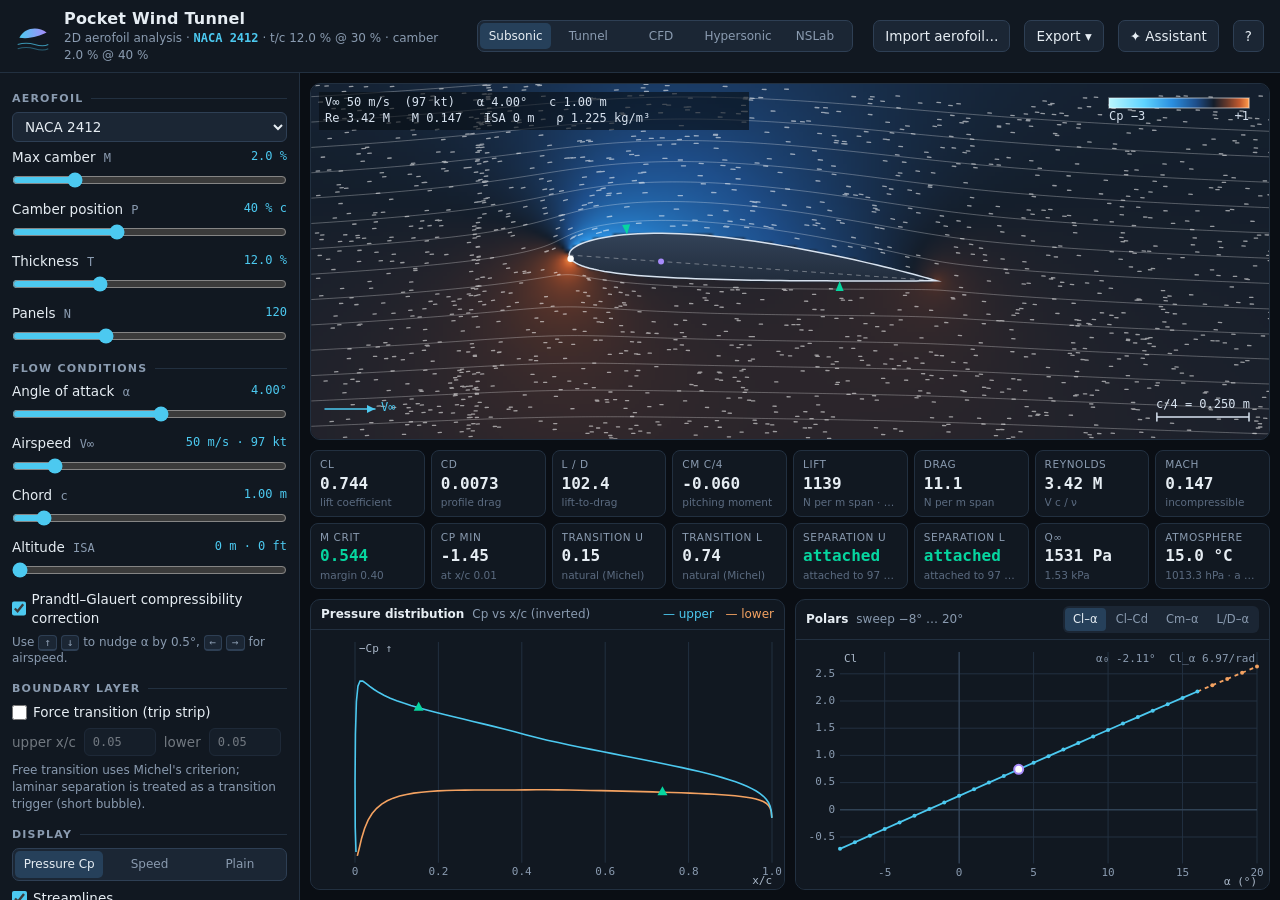
==== commit 376f9c06: "Update the logbook and the research archive" ====
--- a/pocket-wind-tunnel/Pocket Wind Tunnel.html
+++ b/pocket-wind-tunnel/Pocket Wind Tunnel.html
@@ -168,7 +168,7 @@
 .hrow .hg.pass { color: var(--green); } .hrow .hg.warn { color: var(--amber); } .hrow .hg.fail { color: var(--red); }
 
 </style>
-<script>window.PWT_BUILD = {"version":"0.5.0","date":"2026-08-22","nslab":"0.1.0"};</script>
+<script>window.PWT_BUILD = {"version":"0.5.1","date":"2026-08-24","nslab":"0.1.1"};</script>
 </head>
 <body>
 <div id="app">
@@ -2751,7 +2751,7 @@
  */
 const NS = (() => {
 'use strict';
-const VERSION = '0.1.0';
+const VERSION = '0.1.1';
 const TWO_PI = 2 * Math.PI;
 
 // ============================================================
@@ -3094,11 +3094,12 @@
       else if (c === 1) { for (let n = 0; n < N3; n++) { Syy[n] = gy[n]; Sxy[n] += 0.5 * gx[n]; Syz[n] += 0.5 * gz[n]; } }
       else { for (let n = 0; n < N3; n++) { Szz[n] = gz[n]; Sxz[n] += 0.5 * gx[n]; Syz[n] += 0.5 * gy[n]; } }
     }
-    // divergence (should be round-off), Q-criterion, physical stretching ⟨ω·S·ω⟩, alignment statistics
-    let Pphys = 0, align = [0, 0, 0], cnt = 0; const bins = 16, hist = [new Float64Array(bins), new Float64Array(bins), new Float64Array(bins)];
+    // divergence (should be round-off), Q-criterion, physical stretching ⟨ω·S·ω⟩, alignment statistics, ⟨|u|³⟩ (the L³ norm of the ESS criterion)
+    let Pphys = 0, align = [0, 0, 0], cnt = 0, u3 = 0; const bins = 16, hist = [new Float64Array(bins), new Float64Array(bins), new Float64Array(bins)];
     for (let n = 0; n < N3; n++) {
       const dv = Math.abs(Sxx[n] + Syy[n] + Szz[n]); if (dv > divMax) divMax = dv;
       const o2 = ox[n] * ox[n] + oy[n] * oy[n] + oz[n] * oz[n];
+      u3 += Math.pow(u[n] * u[n] + v[n] * v[n] + w[n] * w[n], 1.5);
       G2[n] = 0.25 * o2 - 0.5 * G2[n];   // Q = ¼|ω|² − ½ ‖∇u‖²
       Pphys += PST[n];
       if (o2 > 1e-20) {
@@ -3114,7 +3115,10 @@
     const out = { t: st.t, step: st.step, E: d.E, Z: d.Z, P: d.P, eps: d.eps, omMax: d.omMax, uMax: d.uMax, Pspec: d.Pspec, Pphys: Pphys / N3, Tnl: d.Tnl,
       skew: skew2 > 0 ? (skew3 / 3) / Math.pow(skew2 / 3, 1.5) : 0, divMax, eta, kmaxEta: kmax * eta, Rel, lambda: lam,
       skewIso: -(6 * Math.sqrt(15) / 7) * d.Pspec / Math.pow(Math.max(2 * d.Z, 1e-300), 1.5),   // Brachet's form: S from enstrophy production via the isotropic relation ⟨ωSω⟩ = −(7/6√15) S ⟨ω²⟩^{3/2}
-      align: align.map(a => a / Math.max(cnt, 1)), alignHist: hist.map(h => Array.from(h, x => x / Math.max(cnt, 1))), spectrum: spec };
+      align: align.map(a => a / Math.max(cnt, 1)), alignHist: hist.map(h => Array.from(h, x => x / Math.max(cnt, 1))), spectrum: spec,
+      uL3: Math.pow(u3 / N3, 1 / 3), pileUp: cutoffPileUp(spec) };                       // ESS diagnostic ‖u‖_{L³} (volume-averaged) and the cutoff pile-up
+    Object.assign(out, imageDiag());                                                      // zCentroid, zExtent, imageGap, zBands
+    if (N <= interpMaxN) Object.assign(out, interpMax());                                 // omMaxI, omMaxIpos, omMaxNode — O(N³) per evaluation, gated by grid size
     st.outputs.push(out);
     return out;
   }
@@ -3146,6 +3150,143 @@
         let e = 0; for (let c = 0; c < 6; c++) e += S[c][idx] * S[c][idx]; Ek[k] += 0.5 * hw[i] * e; } } }
     return Array.from(Ek);
   }
+  /**
+   * Spectrally interpolated maximum of |ω| (parity with the GPU runner 0.1.1).
+   * The grid maximum samples the band-limited field at the nodes only and underestimates its continuous maximum by
+   * O(Δx²). Here the trigonometric interpolant ω(x) = Re Σ_k hw_k ω̂_k e^{ik·x} — exact for the field the solver
+   * represents — its gradient and its Hessian are evaluated at arbitrary x by staged contractions (kx, then ky, then
+   * kz), and |ω|² is maximised by a safeguarded Newton ascent from the largest grid values ∪ largest grid local
+   * maxima. Reported beside the grid maximum, never in its place.
+   */
+  const IW = [alloc(), alloc(), alloc(), alloc(), alloc(), alloc()];   // vorticity half-spectrum for the interpolant
+  const interpMaxN = 128;   // the interpolant costs O(N³) per evaluation; above this the diagnostic is skipped in diagnose() (call interpMax() explicitly if wanted)
+  function interpMax(top = 24, iters = 12) {
+    curlHat(S, IW);
+    // candidate start nodes from the physical |ω|² field (om holds ω after diagnose())
+    const [ox, oy, oz] = om, o2 = (n) => ox[n] * ox[n] + oy[n] * oy[n] + oz[n] * oz[n];
+    const cand = [];
+    for (let l = 0; l < N; l++) for (let j = 0; j < N; j++) for (let i = 0; i < N; i++) {
+      const n = (l * N + j) * N + i, v = o2(n);
+      const lm = v >= o2(((l + 1) % N * N + j) * N + i) && v >= o2(((l + N - 1) % N * N + j) * N + i)
+        && v >= o2((l * N + (j + 1) % N) * N + i) && v >= o2((l * N + (j + N - 1) % N) * N + i)
+        && v >= o2((l * N + j) * N + (i + 1) % N) && v >= o2((l * N + j) * N + (i + N - 1) % N);
+      if (lm) cand.push([v, i, j, l]);
+    }
+    let flat = [];
+    for (let l = 0; l < N; l++) for (let j = 0; j < N; j++) for (let i = 0; i < N; i++) flat.push([o2((l * N + j) * N + i), i, j, l]);
+    flat.sort((a, b) => b[0] - a[0]); cand.sort((a, b) => b[0] - a[0]);
+    const starts = [], seen = new Set();
+    for (const c of cand.slice(0, top).concat(flat.slice(0, top))) { const k = c[1] + ',' + c[2] + ',' + c[3]; if (!seen.has(k)) { seen.add(k); starts.push(c); } }
+    flat = null;
+    const h = TWO_PI / N;
+    // staged contraction: returns [f, g(3), H(6)] of ω_c at x, for c = 0,1,2
+    const A = new Float64Array(2 * N * N * 3), B = new Float64Array(2 * N * 3 * 3);
+    function tensors(x, c) {
+      const wr = IW[2 * c], wi = IW[2 * c + 1];
+      A.fill(0);
+      for (let l = 0; l < N; l++) for (let j = 0; j < N; j++) {
+        const row = (l * N + j) * NH; let s0r = 0, s0i = 0, s1r = 0, s1i = 0, s2r = 0, s2i = 0;
+        for (let i = 0; i < NH; i++) {
+          const idx = row + i, kxx = kx[i], ph = kxx * x[0], cr = Math.cos(ph), ci = Math.sin(ph), w = hw[i];
+          const ar = w * (wr[idx] * cr - wi[idx] * ci), ai = w * (wr[idx] * ci + wi[idx] * cr);   // hw·ŵ·e^{ikx x}
+          s0r += ar; s0i += ai;
+          s1r += -kxx * ai; s1i += kxx * ar;                                                     // ×(i kx)
+          s2r += -kxx * kxx * ar; s2i += -kxx * kxx * ai;                                        // ×(i kx)²
+        }
+        const b = ((l * N + j) * 3) * 2; A[b] = s0r; A[b + 1] = s0i; A[b + 2] = s1r; A[b + 3] = s1i; A[b + 4] = s2r; A[b + 5] = s2i;
+      }
+      B.fill(0);
+      for (let l = 0; l < N; l++) {
+        for (let j = 0; j < N; j++) {
+          const ky = kw[j], ph = ky * x[1], cy = Math.cos(ph), sy = Math.sin(ph), base = ((l * N + j) * 3) * 2;
+          for (let a = 0; a < 3; a++) {
+            const ar0 = A[base + 2 * a], ai0 = A[base + 2 * a + 1];
+            const er = ar0 * cy - ai0 * sy, ei = ar0 * sy + ai0 * cy;
+            for (let bb = 0; bb + a < 3; bb++) {
+              const f = bb === 0 ? 1 : bb === 1 ? ky : -ky * ky, rot = bb === 1;   // (i ky)^bb
+              const rr = rot ? -f * ei : f * er, ri = rot ? f * er : f * ei;
+              const o = ((l * 3 + a) * 3 + bb) * 2; B[o] += rr; B[o + 1] += ri;
+            }
+          }
+        }
+      }
+      const T = new Float64Array(27);
+      for (let l = 0; l < N; l++) {
+        const kz = kw[l], ph = kz * x[2], cz = Math.cos(ph), sz = Math.sin(ph);
+        for (let a = 0; a < 3; a++) for (let bb = 0; bb + a < 3; bb++) {
+          const o = ((l * 3 + a) * 3 + bb) * 2, br0 = B[o], bi0 = B[o + 1];
+          const er = br0 * cz - bi0 * sz, ei = br0 * sz + bi0 * cz;
+          for (let cc = 0; cc + a + bb < 3; cc++) {
+            const f = cc === 0 ? 1 : cc === 1 ? kz : -kz * kz, rot = cc === 1;
+            T[(a * 3 + bb) * 3 + cc] += rot ? -f * ei : f * er;   // real part only
+          }
+        }
+      }
+      return T;
+    }
+    const fgh = (x) => {
+      let f = 0; const g = [0, 0, 0], H = [[0, 0, 0], [0, 0, 0], [0, 0, 0]];
+      for (let c = 0; c < 3; c++) {
+        const T = tensors(x, c), w = T[0], gw = [T[(1 * 3 + 0) * 3 + 0], T[(0 * 3 + 1) * 3 + 0], T[(0 * 3 + 0) * 3 + 1]];
+        const Hw = [[T[(2 * 3 + 0) * 3 + 0], T[(1 * 3 + 1) * 3 + 0], T[(1 * 3 + 0) * 3 + 1]],
+                    [T[(1 * 3 + 1) * 3 + 0], T[(0 * 3 + 2) * 3 + 0], T[(0 * 3 + 1) * 3 + 1]],
+                    [T[(1 * 3 + 0) * 3 + 1], T[(0 * 3 + 1) * 3 + 1], T[(0 * 3 + 0) * 3 + 2]]];
+        f += w * w;
+        for (let p = 0; p < 3; p++) { g[p] += 2 * w * gw[p]; for (let q = 0; q < 3; q++) H[p][q] += 2 * (gw[p] * gw[q] + w * Hw[p][q]); }
+      }
+      return { f, g, H };
+    };
+    const solve3 = (M, r) => {   // Cramer
+      const d = M[0][0] * (M[1][1] * M[2][2] - M[1][2] * M[2][1]) - M[0][1] * (M[1][0] * M[2][2] - M[1][2] * M[2][0]) + M[0][2] * (M[1][0] * M[2][1] - M[1][1] * M[2][0]);
+      if (Math.abs(d) < 1e-300) return null;
+      const col = (i) => { const A2 = M.map(row => row.slice()); for (let q = 0; q < 3; q++) A2[q][i] = r[q]; return A2; };
+      const det = m => m[0][0] * (m[1][1] * m[2][2] - m[1][2] * m[2][1]) - m[0][1] * (m[1][0] * m[2][2] - m[1][2] * m[2][0]) + m[0][2] * (m[1][0] * m[2][1] - m[1][1] * m[2][0]);
+      return [det(col(0)) / d, det(col(1)) / d, det(col(2)) / d];
+    };
+    let best = null;
+    starts.sort((a, b) => b[0] - a[0]);
+    for (const [v0, i0, j0, l0] of starts) {
+      // the continuous maximum exceeds its nearest node value by a few per cent at most, so a start well below the best
+      // found so far cannot win: prune it (this is what keeps the O(N³)-per-evaluation search affordable)
+      if (best && Math.sqrt(v0) < 0.85 * Math.sqrt(best.f)) continue;
+      let x = [i0 * h, j0 * h, l0 * h], cur = fgh(x);
+      for (let it = 0; it < iters; it++) {
+        let stp = solve3(cur.H, cur.g.map(v => -v));
+        const gn = Math.hypot(cur.g[0], cur.g[1], cur.g[2]);
+        if (!stp || stp[0] * cur.g[0] + stp[1] * cur.g[1] + stp[2] * cur.g[2] <= 0) stp = cur.g.map(v => v / Math.max(gn, 1e-300) * 0.25 * h);
+        let n = Math.hypot(stp[0], stp[1], stp[2]); if (n > h) { stp = stp.map(v => v * h / n); n = h; }
+        let trial = fgh([x[0] + stp[0], x[1] + stp[1], x[2] + stp[2]]);
+        while (trial.f < cur.f && n > 1e-9 * h) { stp = stp.map(v => v * 0.5); n *= 0.5; trial = fgh([x[0] + stp[0], x[1] + stp[1], x[2] + stp[2]]); }
+        if (trial.f < cur.f) break;
+        x = [x[0] + stp[0], x[1] + stp[1], x[2] + stp[2]]; cur = trial;
+        if (n < 1e-7 * h) break;
+      }
+      if (!best || cur.f > best.f) best = { f: cur.f, x, node: v0 };
+    }
+    const mod = v => ((v % TWO_PI) + TWO_PI) % TWO_PI;
+    return { omMaxI: Math.sqrt(Math.max(best.f, 0)), omMaxIpos: best.x.map(mod), omMaxNode: Math.sqrt(Math.max(best.node, 0)) };
+  }
+  /** Periodic-image diagnostic (parity with GPU 0.1.1): enstrophy profile along z — circular centroid, extent of the
+   *  band carrying > 1 % of the profile maximum, and the gap left to its own periodic image. */
+  function imageDiag() {
+    const [ox, oy, oz] = om, Ez = new Float64Array(N);
+    for (let l = 0; l < N; l++) { let s = 0; for (let j = 0; j < N; j++) for (let i = 0; i < N; i++) { const n = (l * N + j) * N + i; s += ox[n] * ox[n] + oy[n] * oy[n] + oz[n] * oz[n]; } Ez[l] = s; }
+    let mx = 0, cs = 0, sn = 0; for (let l = 0; l < N; l++) { mx = Math.max(mx, Ez[l]); const z = l * TWO_PI / N; cs += Ez[l] * Math.cos(z); sn += Ez[l] * Math.sin(z); }
+    const zc = ((Math.atan2(sn, cs) % TWO_PI) + TWO_PI) % TWO_PI;
+    const on = Array.from(Ez, v => v > 0.01 * mx); const runs = []; let start = null;
+    for (let l = 0; l < N; l++) { if (on[l] && start === null) start = l; if (!on[l] && start !== null) { runs.push([start, l]); start = null; } }
+    if (start !== null) runs.push([start, N]);
+    let rr = runs; if (runs.length > 1 && on[0] && on[N - 1]) rr = [[runs[runs.length - 1][0], runs[0][1] + N]].concat(runs.slice(1, -1));
+    const ext = Math.min((rr.length ? Math.max(...rr.map(r => r[1] - r[0])) : N) * TWO_PI / N, TWO_PI);
+    return { zCentroid: zc, zExtent: ext, imageGap: Math.max(TWO_PI - ext, 0), zBands: rr.length };
+  }
+  /** max E(k)/E(0.8·kc) over the top of the spectrum: > 1 means energy is piling up at the dealiasing cutoff. */
+  function cutoffPileUp(spec) {
+    const k8 = Math.round(0.8 * kc); let peak = 0; for (let k = 1; k < spec.length; k++) peak = Math.max(peak, spec[k]);
+    if (!(spec[k8] > 1e-20 * peak)) return null;
+    let m = 0; for (let k = k8; k <= kc; k++) m = Math.max(m, spec[k] / spec[k8]);
+    return m;
+  }
   /** 2D slice (N×N, Float32) of a physical field after diagnose(). axis 'x'|'y'|'z', index 0..N−1. */
   function slice(kind, axis, index) {
     const out = new Float32Array(N * N), [u, v, w] = up, [ox, oy, oz] = om;
@@ -3180,7 +3321,7 @@
     const d = last, o = st.outputs.length ? st.outputs[st.outputs.length - 1] : null;
     const eta = Math.pow(nu * nu * nu / Math.max(d.eps, 1e-300), 0.25), kmax = Math.sqrt(3) * kc, ke = kmax * eta;
     const spec = o ? o.spectrum : spectrum(); let kp = 0; for (let k = 1; k < spec.length; k++) if (spec[k] > spec[kp]) kp = k;
-    const tail = spec[kc] / Math.max(spec[kp], 1e-300);
+    const tail = spec[kc] / Math.max(spec[kp], 1e-300), pile = cutoffPileUp(spec);
     const cflNow = d.uMax * st.dt / (TWO_PI / N);
     const grade = (v, good, warn, lowerIsBetter = true) => (lowerIsBetter ? (v <= good ? 'PASS' : v <= warn ? 'WARN' : 'FAIL') : (v >= good ? 'PASS' : v >= warn ? 'WARN' : 'FAIL'));
     const rows = [
@@ -3194,12 +3335,28 @@
       ['resolution kmax·η', ke.toFixed(2), grade(ke, 1.0, 0.5, false)],
       ['spectral tail E(kmax)/E(peak)', tail.toExponential(2), grade(tail, 1e-4, 1e-2)],
       ['stretching: spectral vs physical', o ? (Math.abs(o.Pspec - o.Pphys) / Math.max(Math.abs(o.Pspec), 2 * nu * o.P, 1e-300)).toExponential(2) : '—', o ? grade(Math.abs(o.Pspec - o.Pphys) / Math.max(Math.abs(o.Pspec), 2 * nu * o.P, 1e-300), 1e-2, 1e-1) : ''],
-      ['max |ω|', d.omMax.toFixed(4), ''], ['enstrophy Z', d.Z.toFixed(5), ''], ['stretching ⟨ω·S·ω⟩', d.Pspec.toFixed(5), ''], ['dissipation ε = 2νZ', d.eps.toExponential(4), ''],
+      ['cutoff pile-up E(k)/E(0.8kmax)', pile != null ? pile.toFixed(2) : '—', pile != null ? grade(pile, 1.2, 2.0) : ''],   // > 1: energy accumulating at the dealiasing edge (the truncation bottleneck), even when the tail check passes
+      ['max |ω|', d.omMax.toFixed(4) + (o && o.omMaxI != null ? ` (interpolated ${o.omMaxI.toFixed(4)})` : ''), ''], ['enstrophy Z', d.Z.toFixed(5), ''], ['stretching ⟨ω·S·ω⟩', d.Pspec.toFixed(5), ''], ['dissipation ε = 2νZ', d.eps.toExponential(4), ''],
+      ['‖u‖_L³ (ESS criterion)', o && o.uL3 != null ? o.uL3.toFixed(5) : '—', ''],
+      ['periodic-image gap in z', o && o.imageGap != null ? o.imageGap.toFixed(2) : '—', ''],
       ['grid convergence', study && study.grid ? study.grid.text : 'not run', study && study.grid ? study.grid.verdict : 'N/A'],
       ['time-step convergence', study && study.time ? study.time.text : 'not run', study && study.time ? study.time.verdict : 'N/A'],
     ];
+    const worstEnd = rows.some(r => r[2] === 'FAIL') ? 'FAIL' : rows.some(r => r[2] === 'WARN') ? 'WARN' : 'PASS';
+    // worst archived instant: the event itself can be the least healthy part of a run whose last snapshot passes
+    const snaps = st.outputs;
+    if (snaps.length) {
+      const tailOf = q => { let kq = 0; for (let k = 1; k < q.spectrum.length; k++) if (q.spectrum[k] > q.spectrum[kq]) kq = k; return q.spectrum[kc] / Math.max(q.spectrum[kq], 1e-300); };
+      const sdOf = q => Math.abs(q.Pspec - q.Pphys) / Math.max(Math.abs(q.Pspec), 2 * nu * q.P, 1e-300);
+      const wKe = snaps.reduce((a, b) => b.kmaxEta < a.kmaxEta ? b : a), wT = snaps.reduce((a, b) => tailOf(b) > tailOf(a) ? b : a), wS = snaps.reduce((a, b) => sdOf(b) > sdOf(a) ? b : a);
+      const wP = snaps.filter(q => q.pileUp != null).reduce((a, b) => (a == null || b.pileUp > a.pileUp) ? b : a, null);
+      rows.push(['worst instant: kmax·η', `${wKe.kmaxEta.toFixed(2)} at t ${wKe.t.toFixed(2)}`, grade(wKe.kmaxEta, 1.0, 0.5, false)]);
+      rows.push(['worst instant: spectral tail', `${tailOf(wT).toExponential(2)} at t ${wT.t.toFixed(2)}`, grade(tailOf(wT), 1e-4, 1e-2)]);
+      rows.push(['worst instant: stretching spectral vs physical', `${sdOf(wS).toExponential(2)} at t ${wS.t.toFixed(2)}`, grade(sdOf(wS), 1e-2, 1e-1)]);
+      if (wP) rows.push(['worst instant: cutoff pile-up', `${wP.pileUp.toFixed(2)} at t ${wP.t.toFixed(2)}`, grade(wP.pileUp, 1.2, 2.0)]);
+    }
     const worst = rows.some(r => r[2] === 'FAIL') ? 'FAIL' : rows.some(r => r[2] === 'WARN') ? 'WARN' : 'PASS';
-    return { rows, worst, note: 'A run that does not PASS resolution, budgets and refinement cannot support any claim about the equations. Numerical growth ≠ mathematical singularity.' };
+    return { rows, worst, worstEnd, note: 'A run that does not PASS resolution, budgets and refinement cannot support any claim about the equations. Numerical growth ≠ mathematical singularity. The verdict includes the worst archived snapshot; worstEnd is the end-of-run verdict alone.' };
   }
   /** Evidence dossier: everything needed to reproduce and audit the run. */
   function dossier(extra) {
@@ -3213,7 +3370,7 @@
   }
 
   setIC(st.ic, st.icParams);
-  return { st, get last() { return last; }, step, run, diagnose, spectrum, slice, exactError, health, dossier, setIC, norms: () => norms(S), fields, N, nu, Re, kc, _S: S, _sp: sp };
+  return { st, get last() { return last; }, step, run, diagnose, spectrum, slice, exactError, health, dossier, setIC, norms: () => norms(S), interpMax, imageDiag, fields, N, nu, Re, kc, _S: S, _sp: sp };
 }
 
 /** Refinement study: run the same case on a ladder of grids (or Δt values); returns per-level series and verdicts. */
@@ -4499,7 +4656,10 @@
 function buildTiles(list = TILES) {
   $('tiles').innerHTML = list.map(([id, k, u]) => `<div class="tile" id="tile-${id}"><div class="k">${k}</div><div class="v" id="tv-${id}">—</div><div class="u" id="tu-${id}">${u}</div></div>`).join('');
 }
-function setTile(id, v, cls, u) { const t = $('tile-' + id); $('tv-' + id).textContent = v; t.className = 'tile' + (cls ? ' ' + cls : ''); if (u != null) $('tu-' + id).textContent = u; }
+function setTile(id, v, cls, u) {   // a mode may update a tile that the current layout does not render — skip silently rather than throwing
+  const t = $('tile-' + id), tv = $('tv-' + id); if (!t || !tv) return;
+  tv.textContent = v; t.className = 'tile' + (cls ? ' ' + cls : ''); const tu = $('tu-' + id); if (u != null && tu) tu.textContent = u;
+}
 function updateTiles() {
   if (state.mode === 'tunnel') return TunnelUI.updateTiles();
   const bl = an.bl, warn = bl && bl.stallWarning;
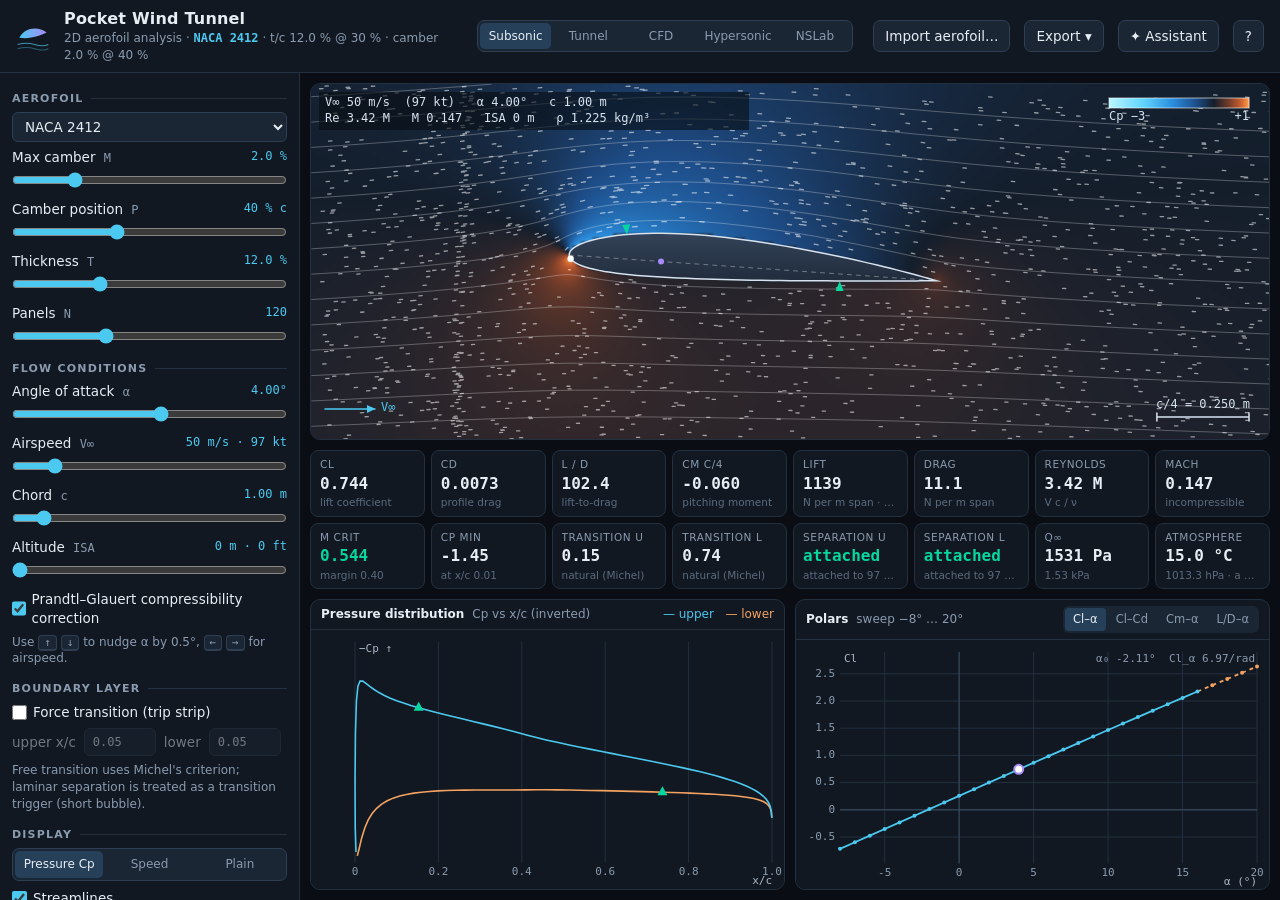
==== commit 6b34c09a: "Health report: stop grading roundoff (NSLab 0.1.2, GPU runner 0.1.3) Found while auditing why the Re" ====
--- a/pocket-wind-tunnel/Pocket Wind Tunnel.html
+++ b/pocket-wind-tunnel/Pocket Wind Tunnel.html
@@ -168,7 +168,7 @@
 .hrow .hg.pass { color: var(--green); } .hrow .hg.warn { color: var(--amber); } .hrow .hg.fail { color: var(--red); }
 
 </style>
-<script>window.PWT_BUILD = {"version":"0.5.1","date":"2026-08-24","nslab":"0.1.1"};</script>
+<script>window.PWT_BUILD = {"version":"0.5.1","date":"2026-08-25","nslab":"0.1.2"};</script>
 </head>
 <body>
 <div id="app">
@@ -2751,7 +2751,7 @@
  */
 const NS = (() => {
 'use strict';
-const VERSION = '0.1.1';
+const VERSION = '0.1.2';
 const TWO_PI = 2 * Math.PI;
 
 // ============================================================
@@ -3281,9 +3281,16 @@
     return { zCentroid: zc, zExtent: ext, imageGap: Math.max(TWO_PI - ext, 0), zBands: rr.length };
   }
   /** max E(k)/E(0.8·kc) over the top of the spectrum: > 1 means energy is piling up at the dealiasing cutoff. */
+  /* Returns null — ungraded, not "healthy" — when E(0.8·kc) is at the arithmetic's own noise floor. E is quadratic
+     in the field, so a relative field error of ~ε reaches the spectrum at ~ε²; SPEC_FLOOR is that floor with a
+     margin of 100. This instrument is always float64, so the number is fixed here; the GPU runner derives the same
+     quantity from its working precision because it also runs float32, where the old fixed 1e-20 guard sat six
+     orders of magnitude BELOW the noise floor and graded roundoff as though it were spectrum. Kept identical in
+     form so the two instruments state one rule. */
+  const SPEC_FLOOR = 100 * Number.EPSILON * Number.EPSILON;                  // float64: 4.9e-30
   function cutoffPileUp(spec) {
     const k8 = Math.round(0.8 * kc); let peak = 0; for (let k = 1; k < spec.length; k++) peak = Math.max(peak, spec[k]);
-    if (!(spec[k8] > 1e-20 * peak)) return null;
+    if (!(spec[k8] > SPEC_FLOOR * peak)) return null;
     let m = 0; for (let k = k8; k <= kc; k++) m = Math.max(m, spec[k] / spec[k8]);
     return m;
   }
